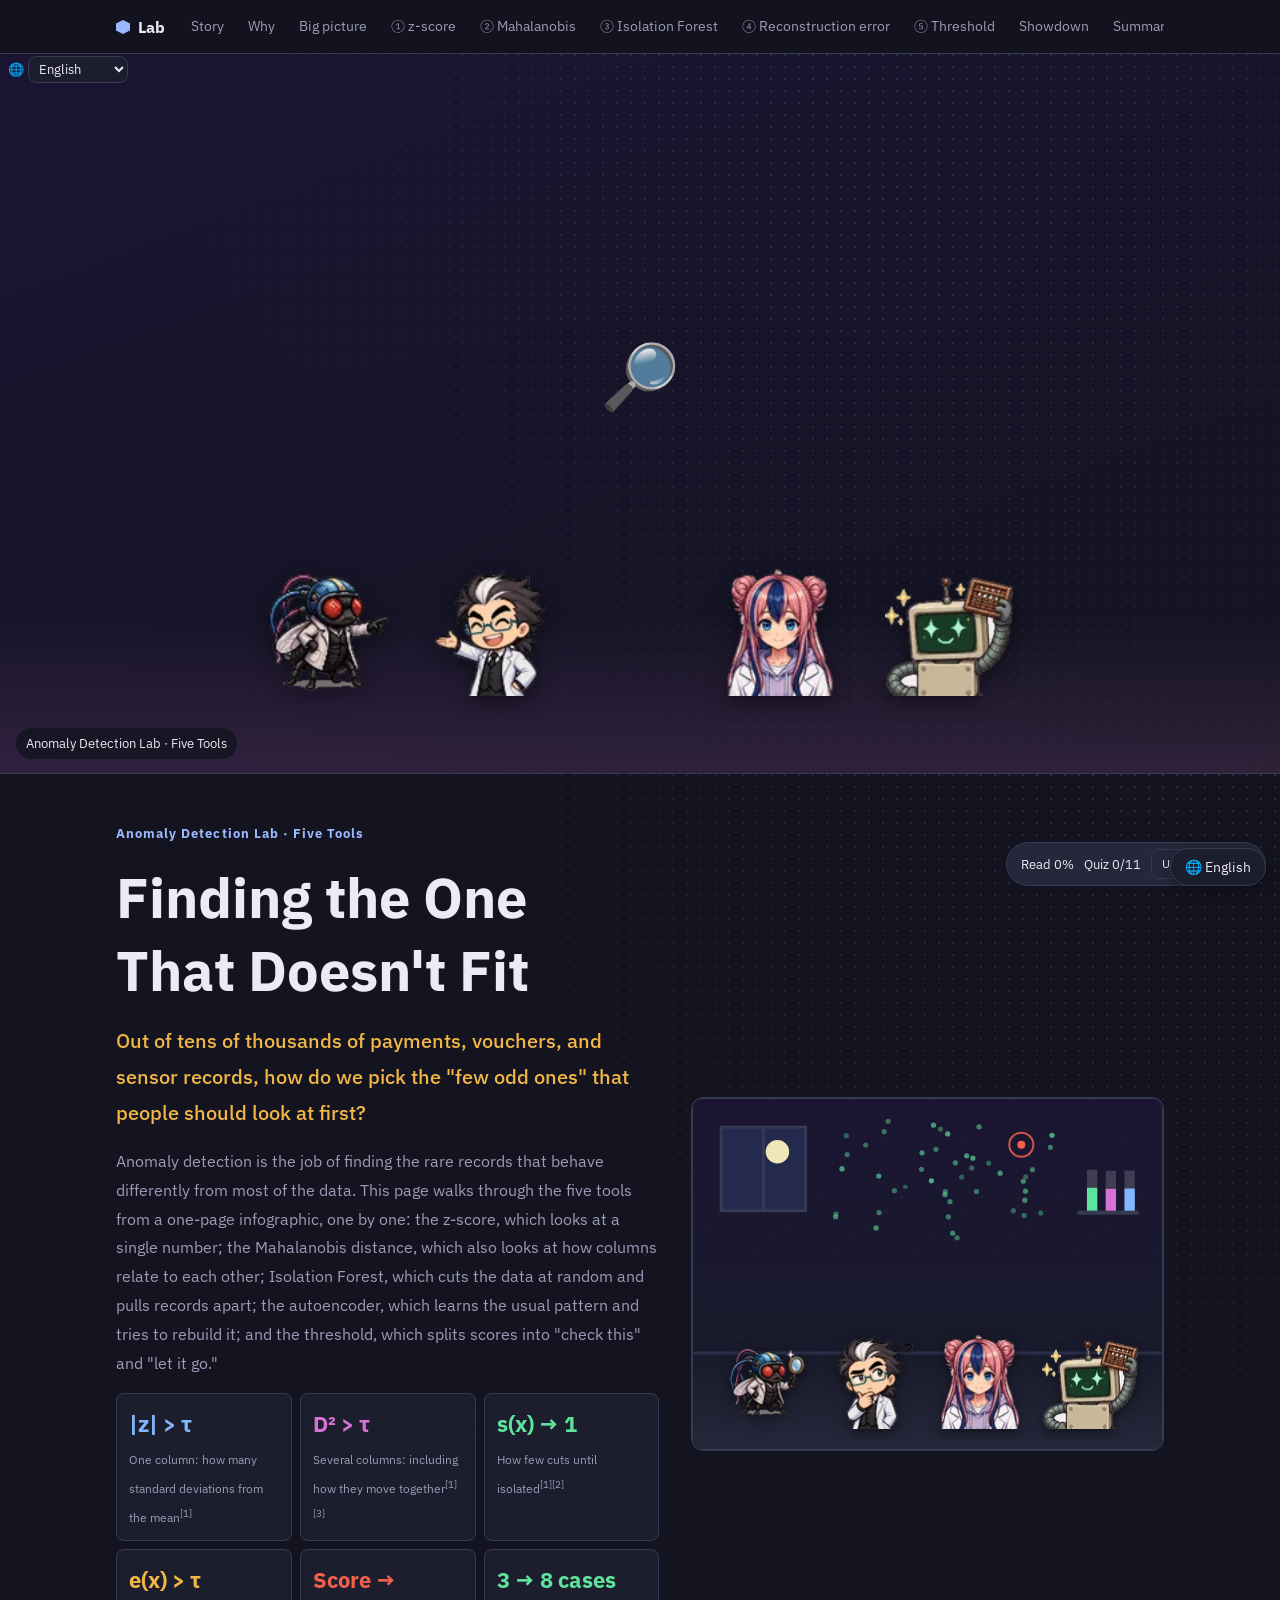
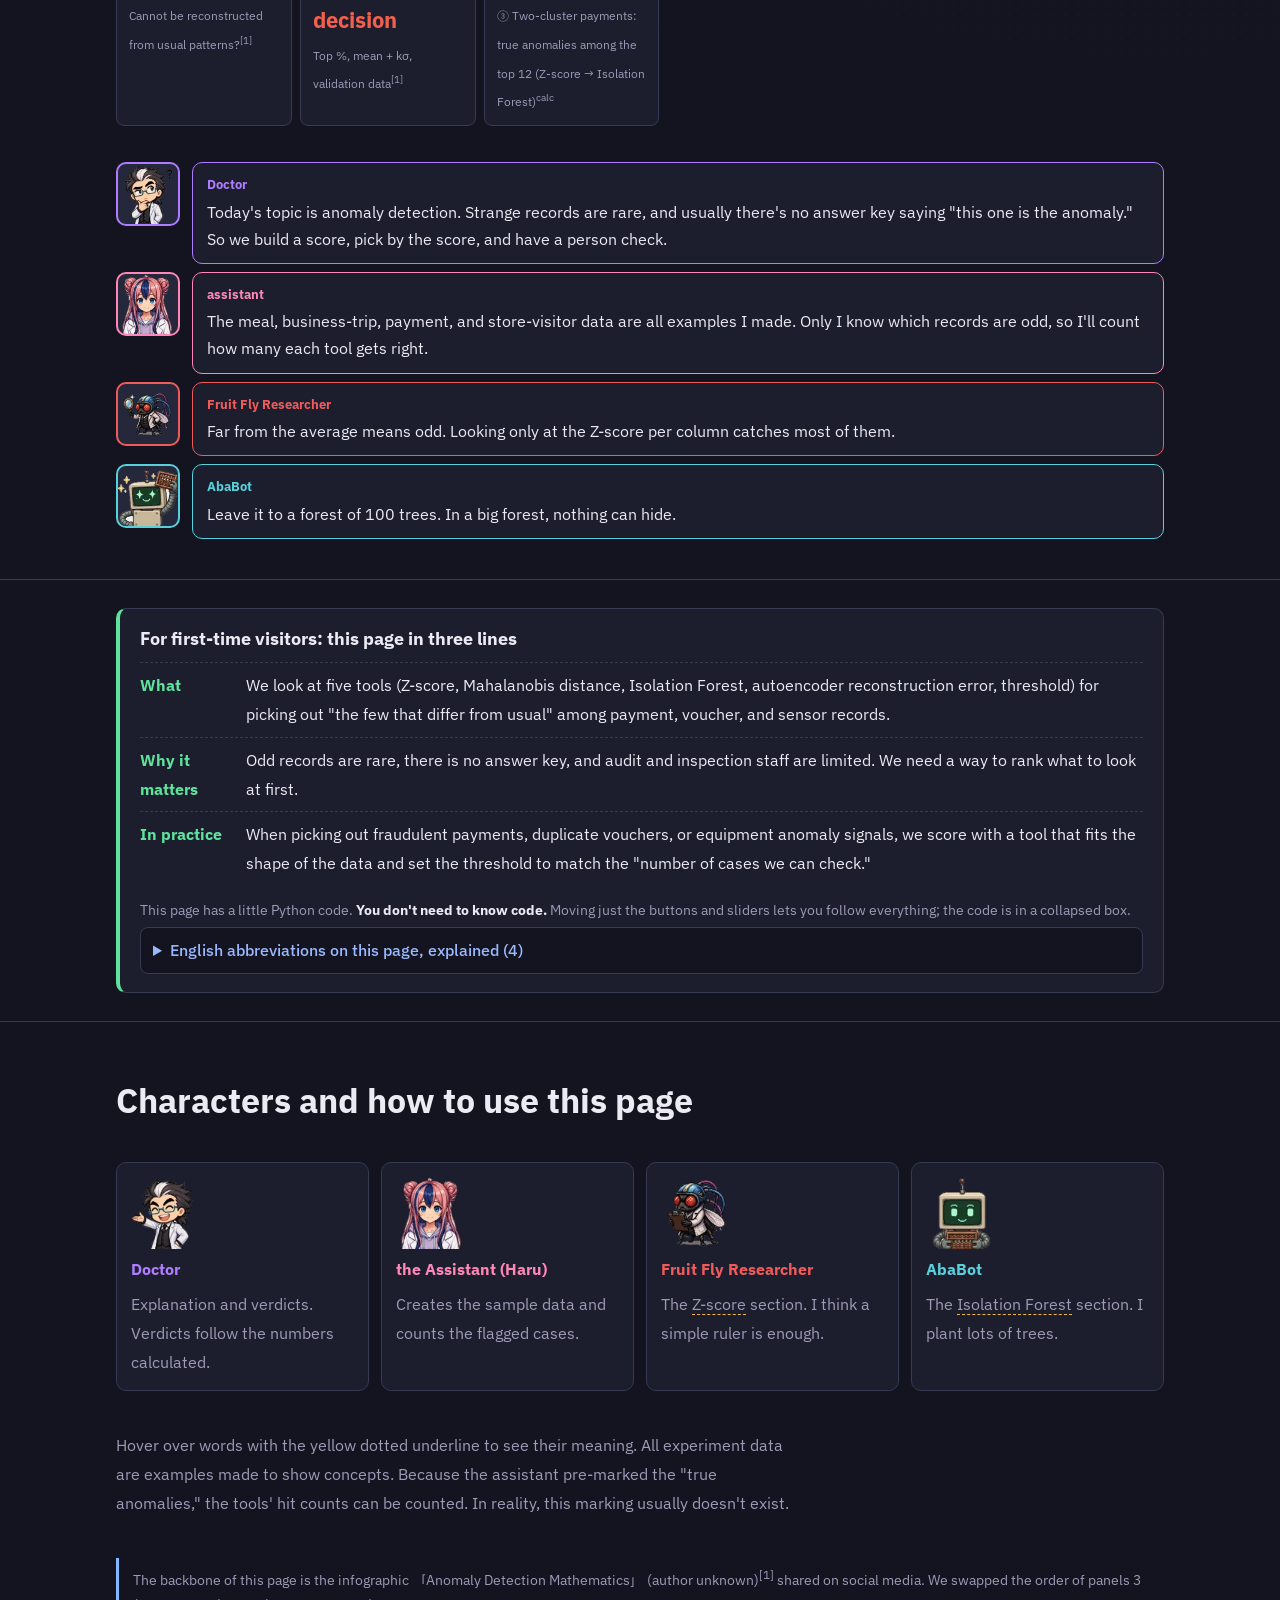
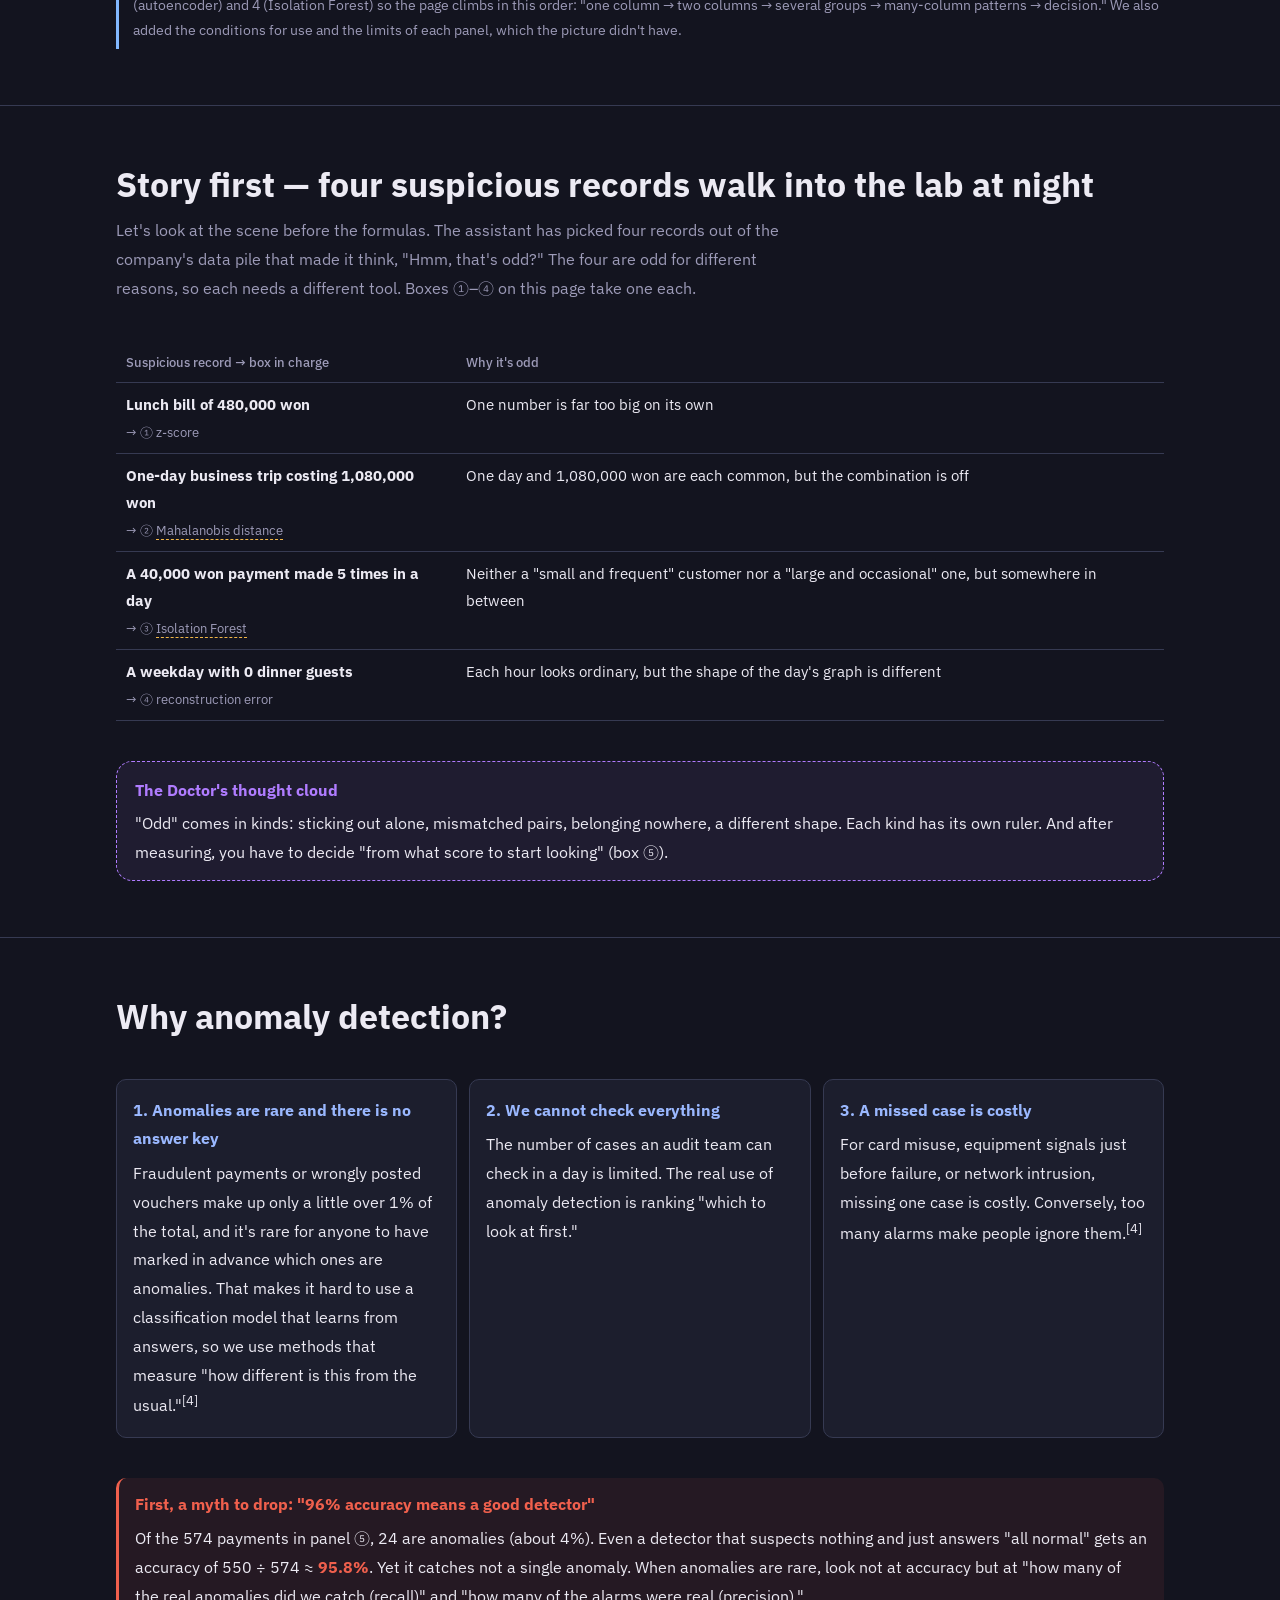
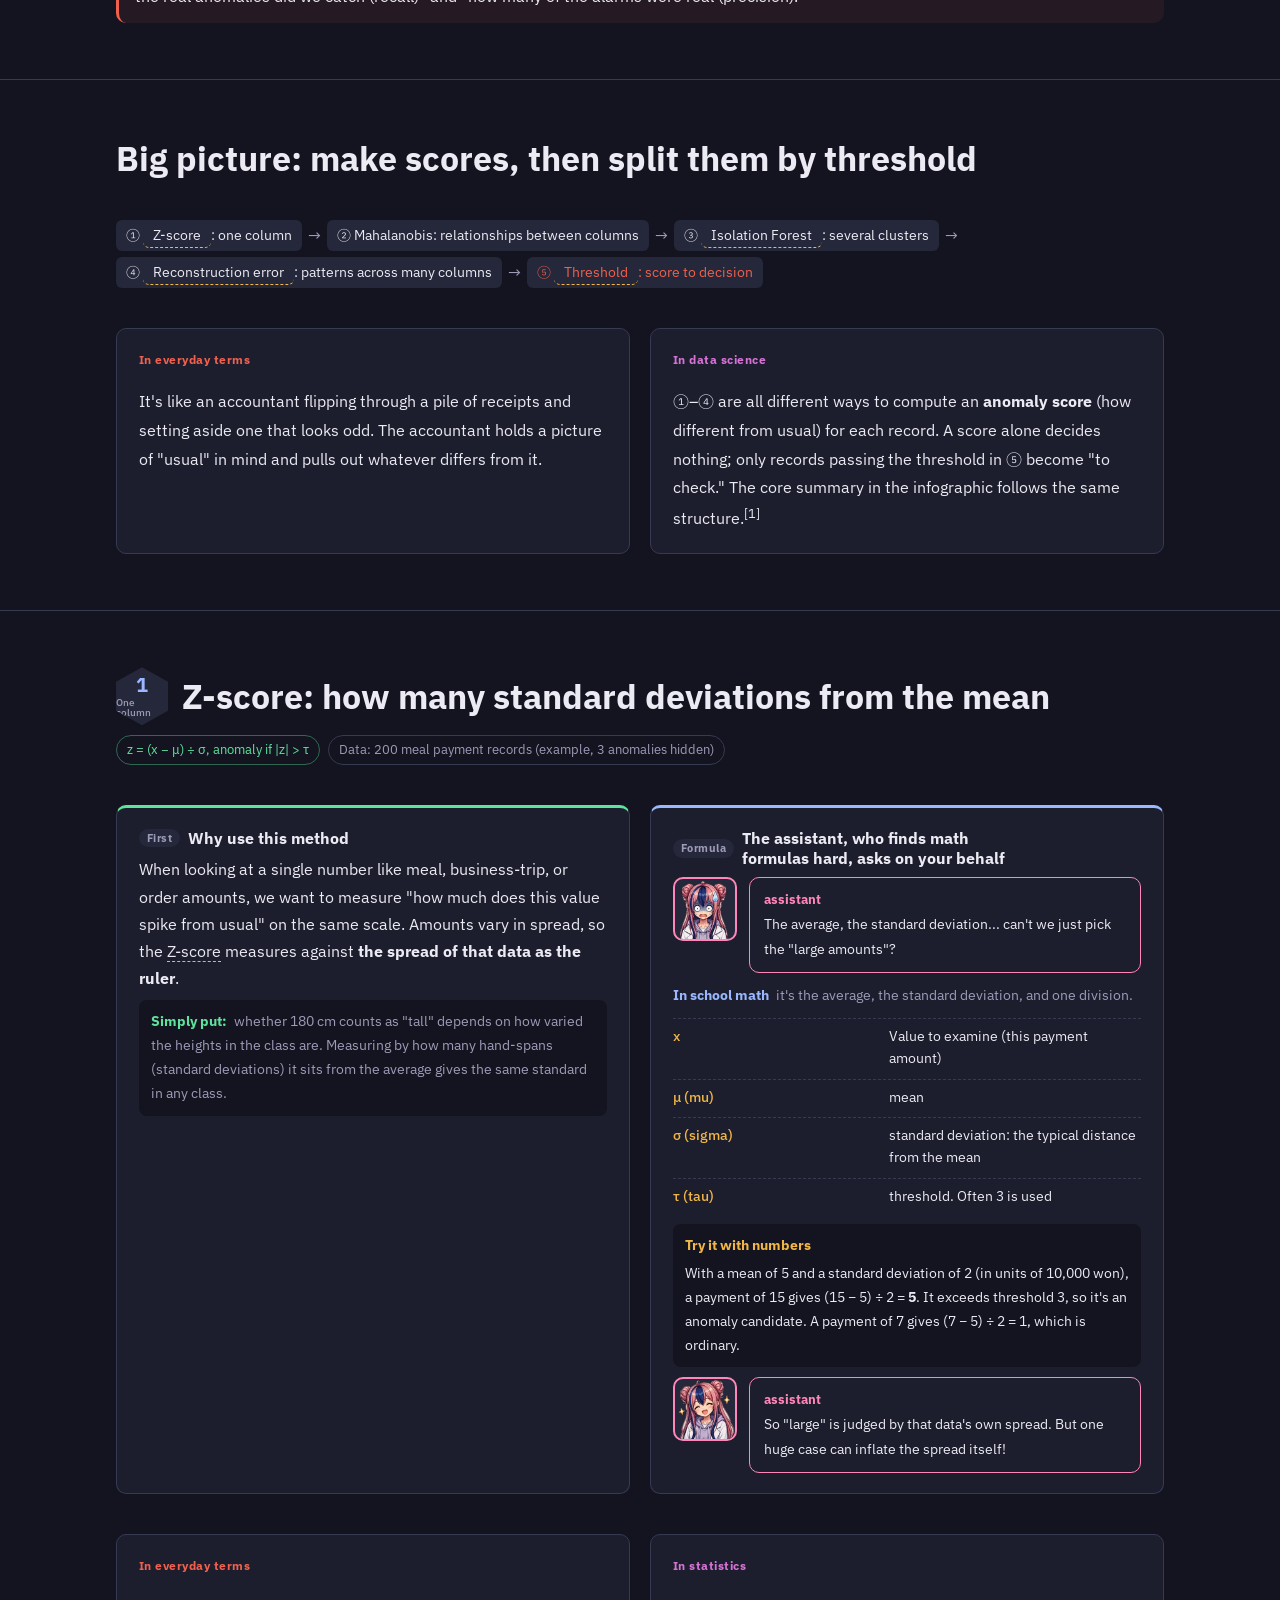
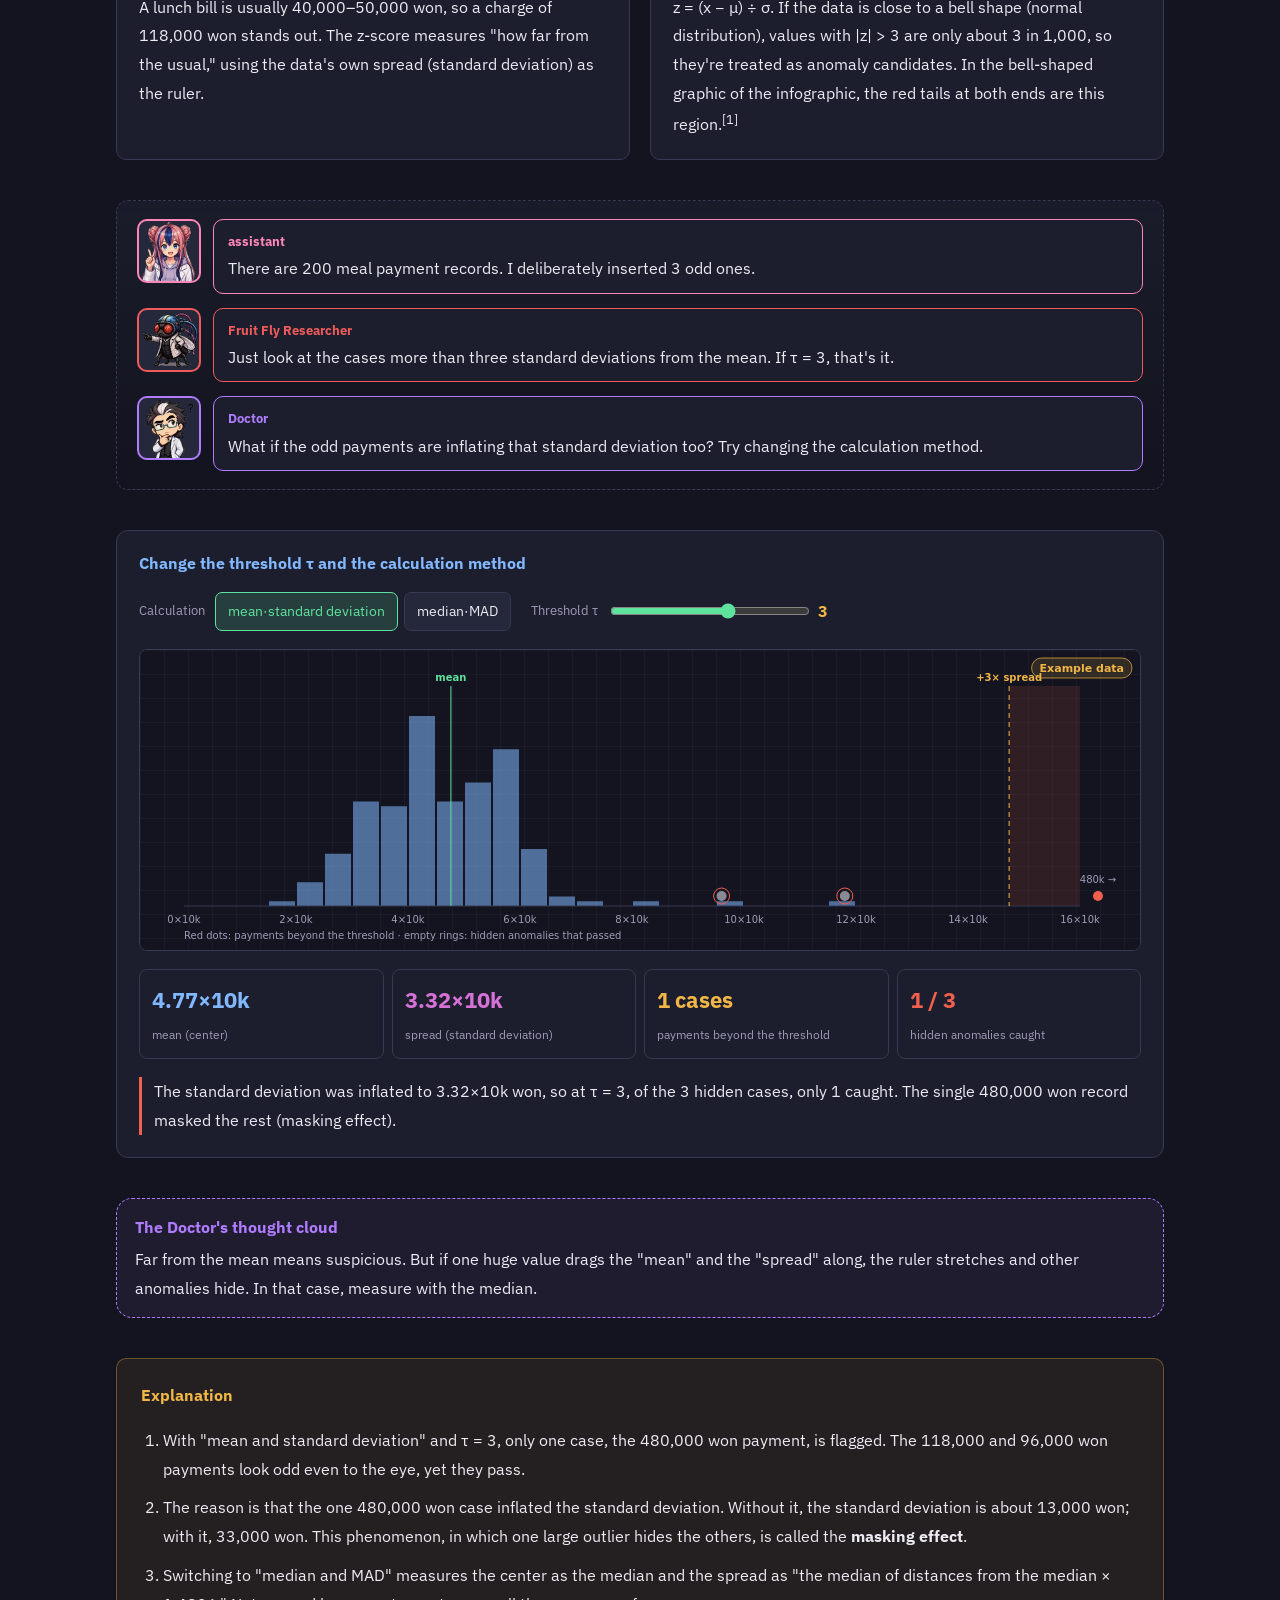
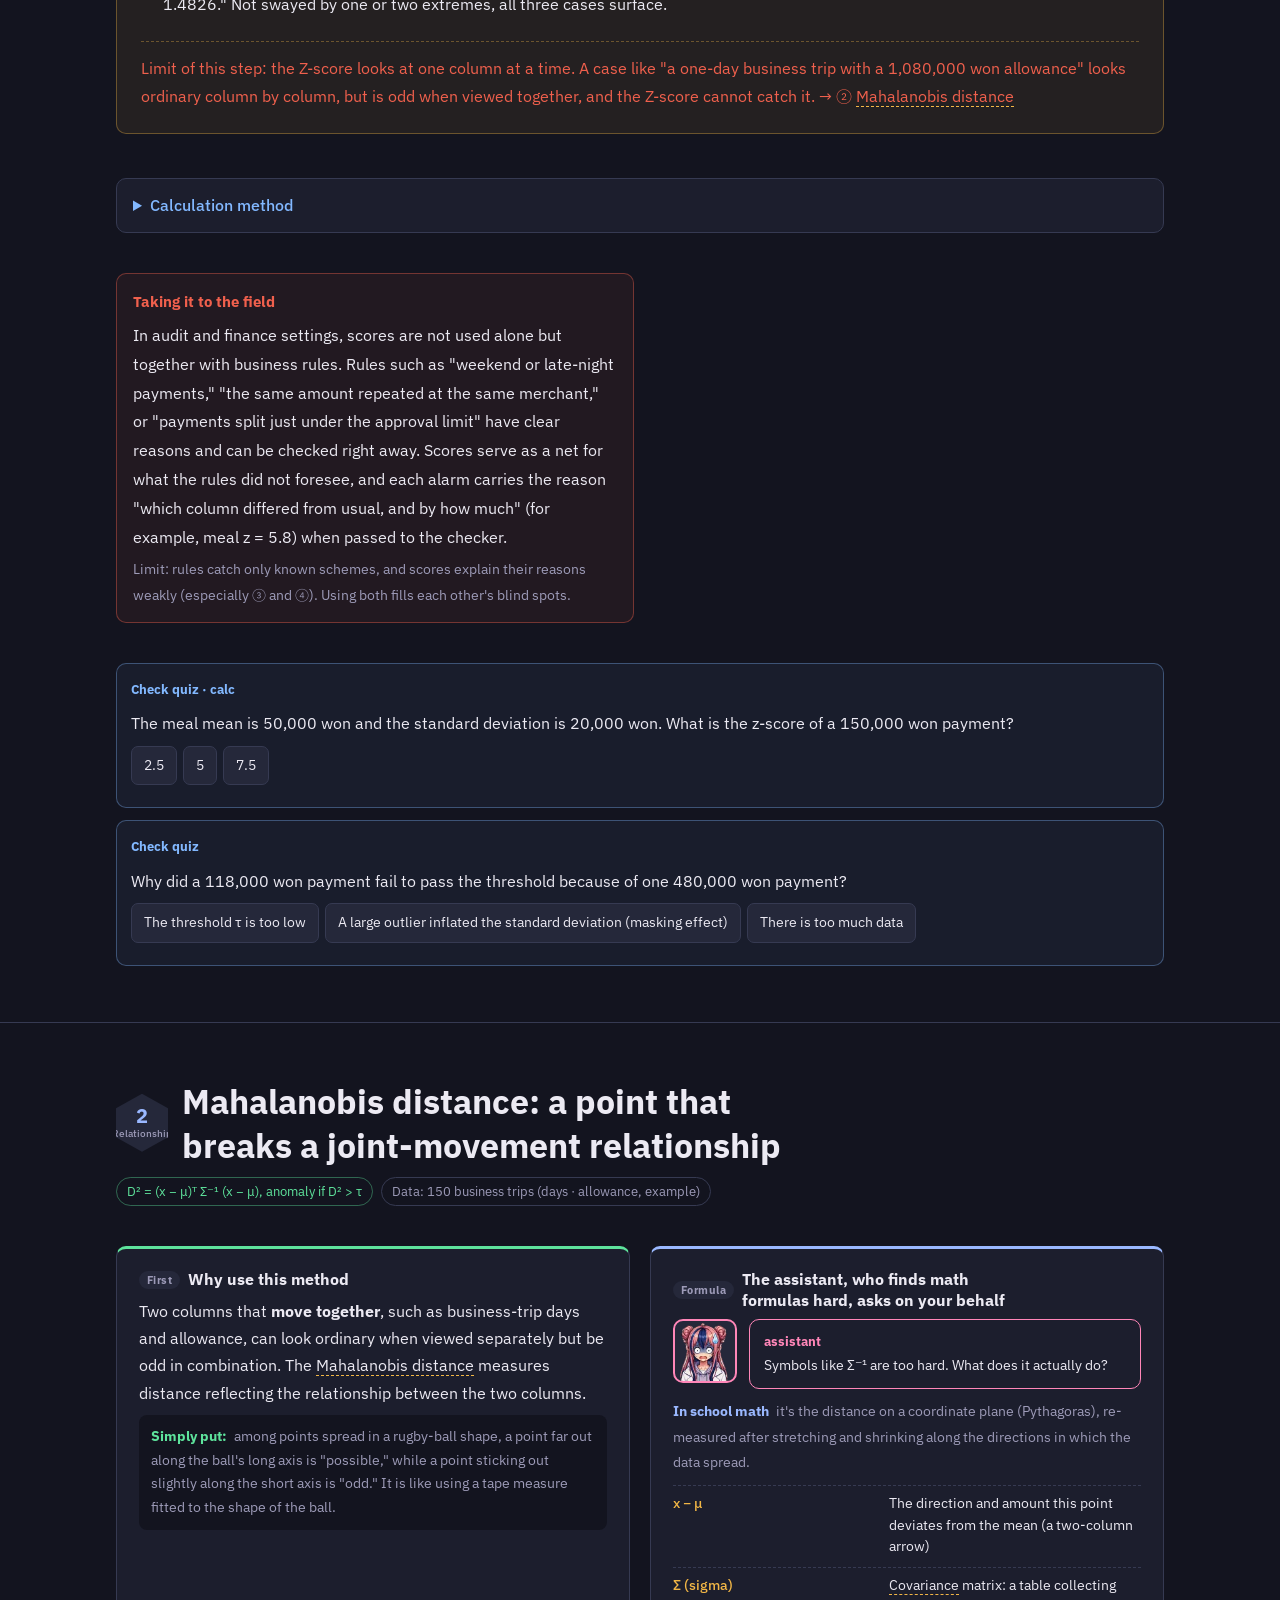
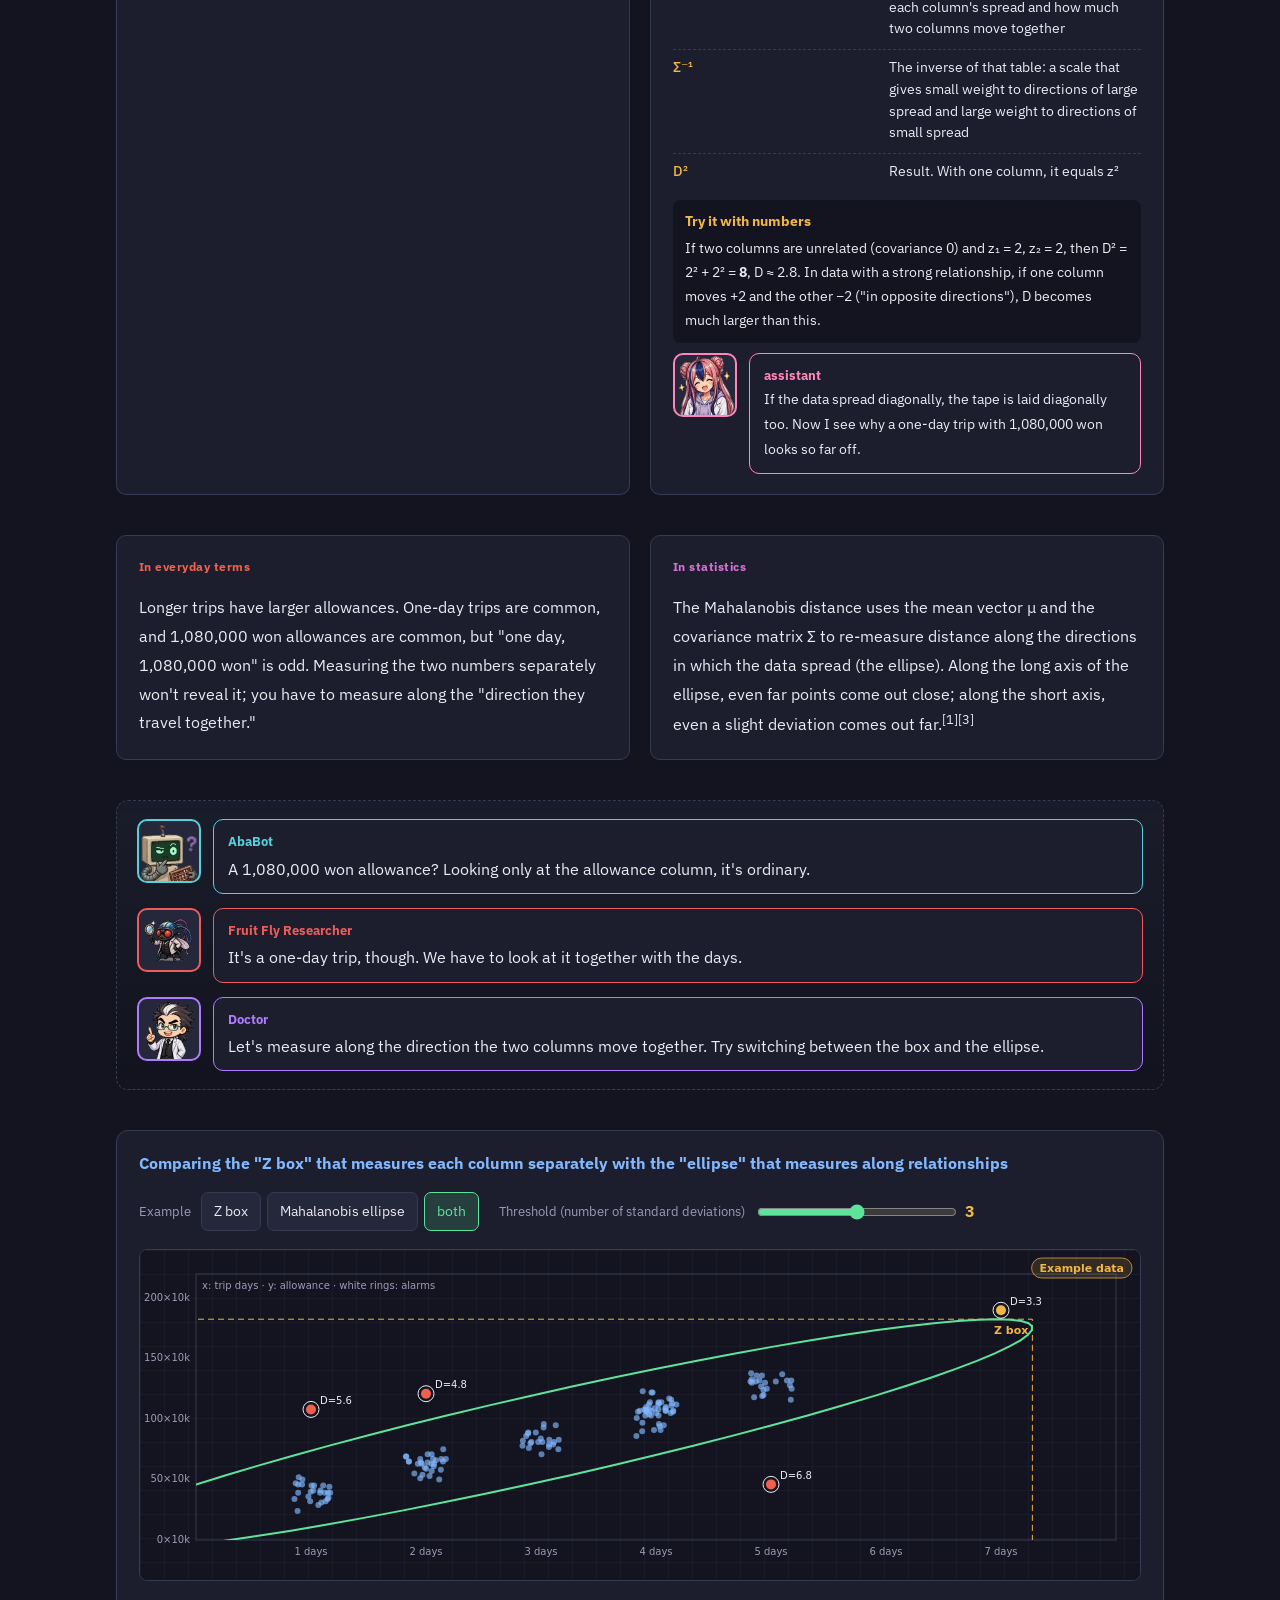
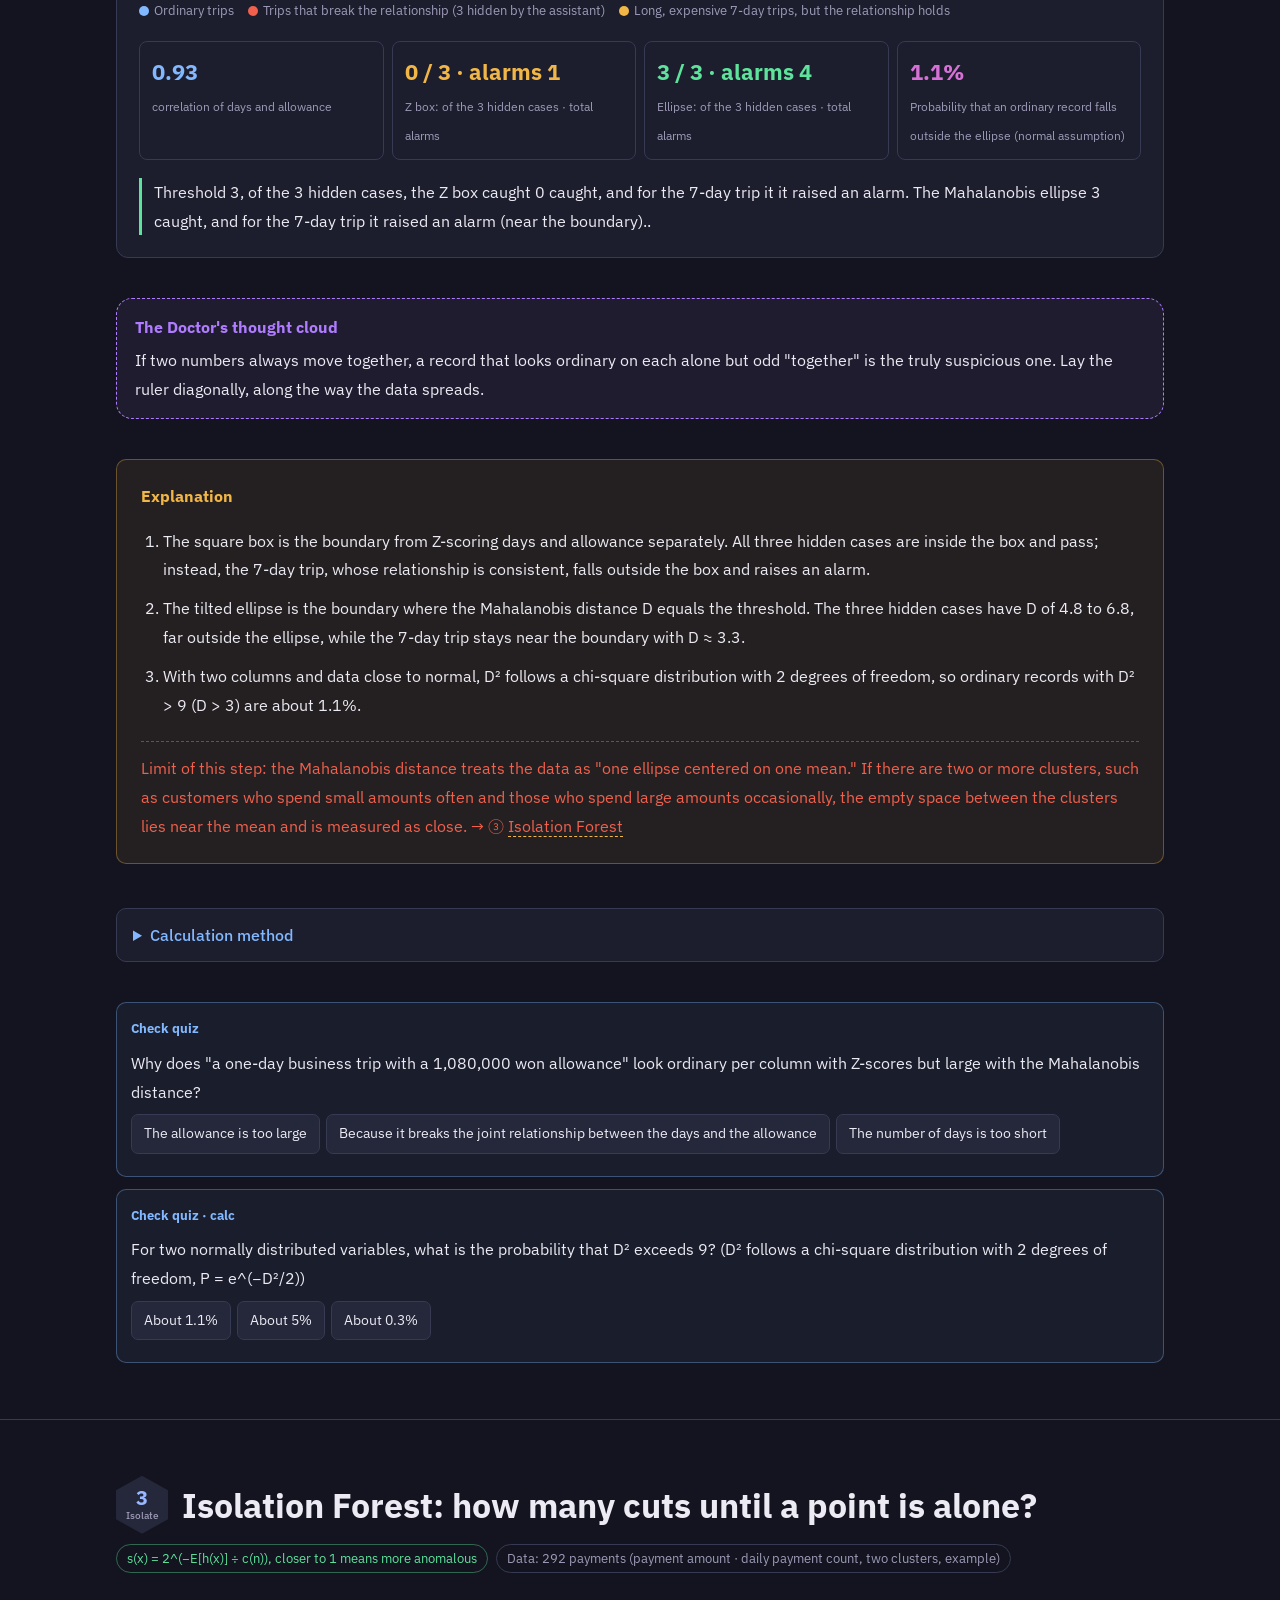
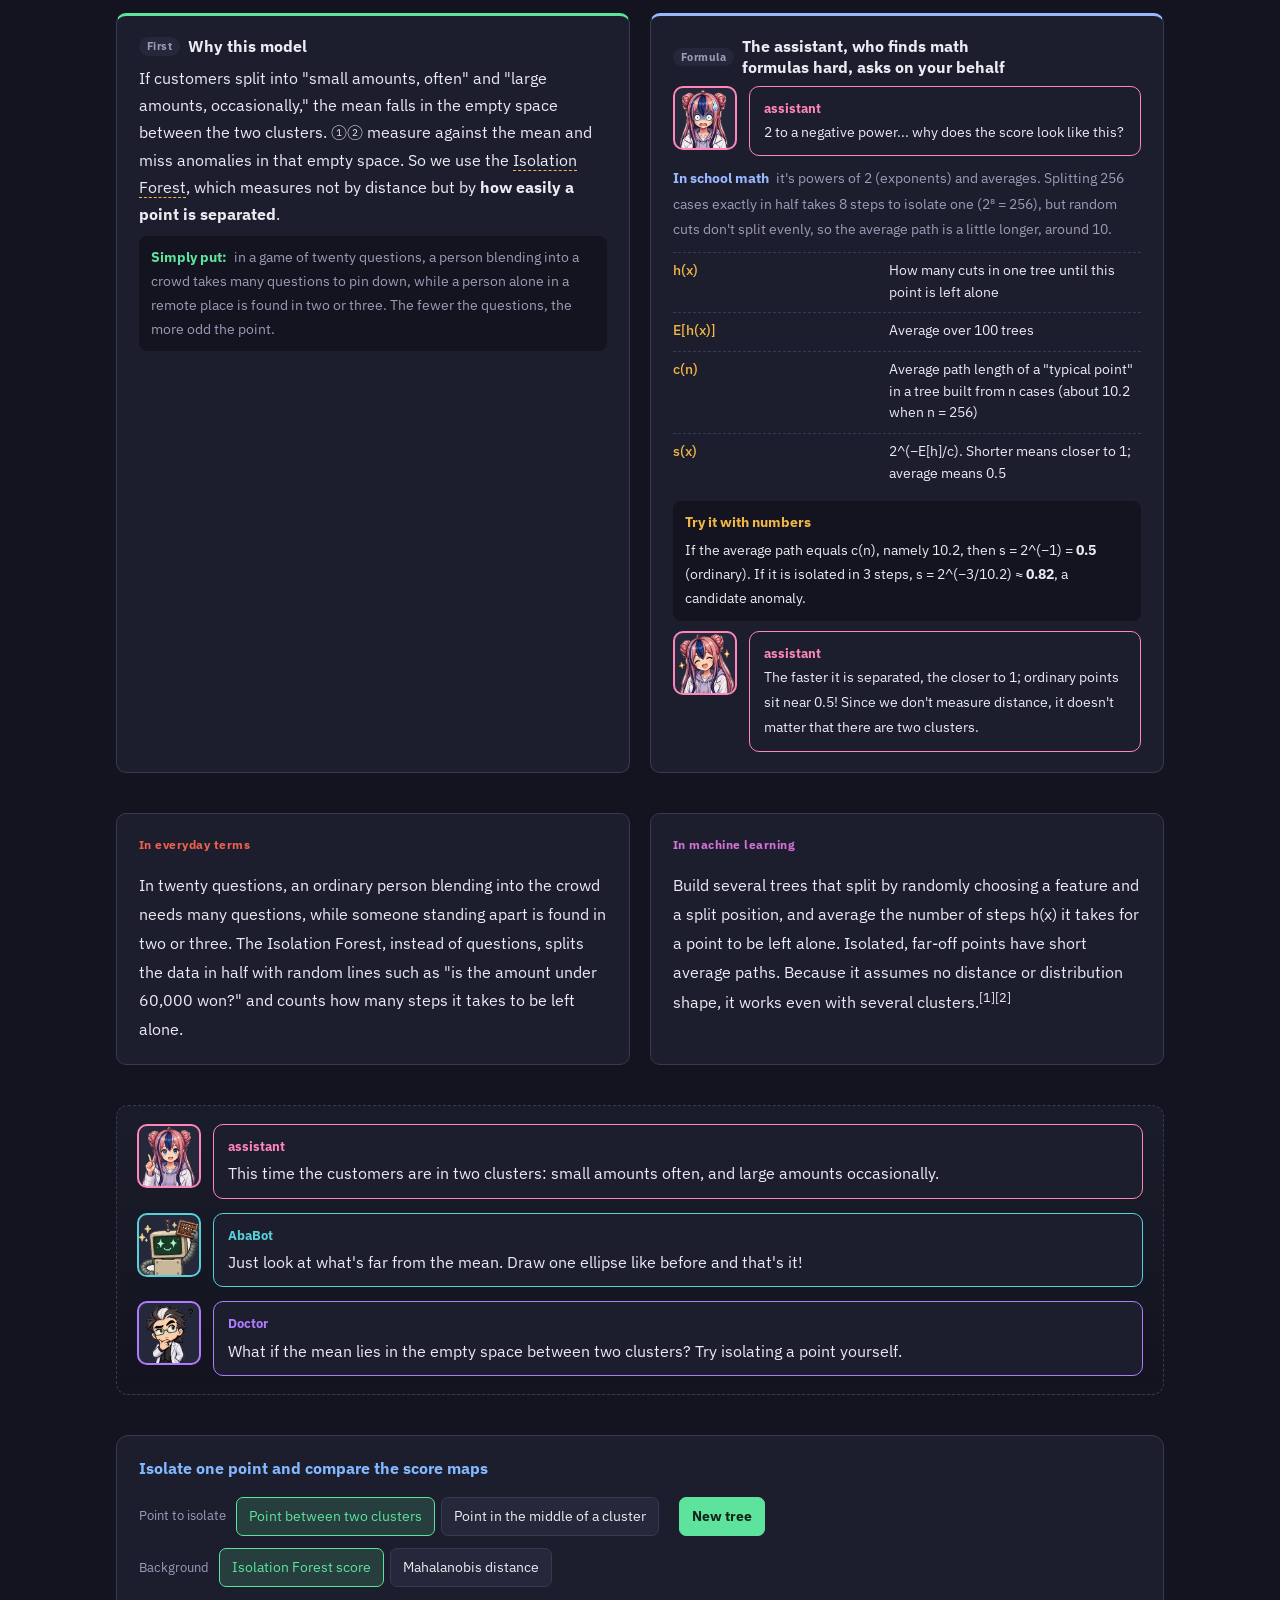
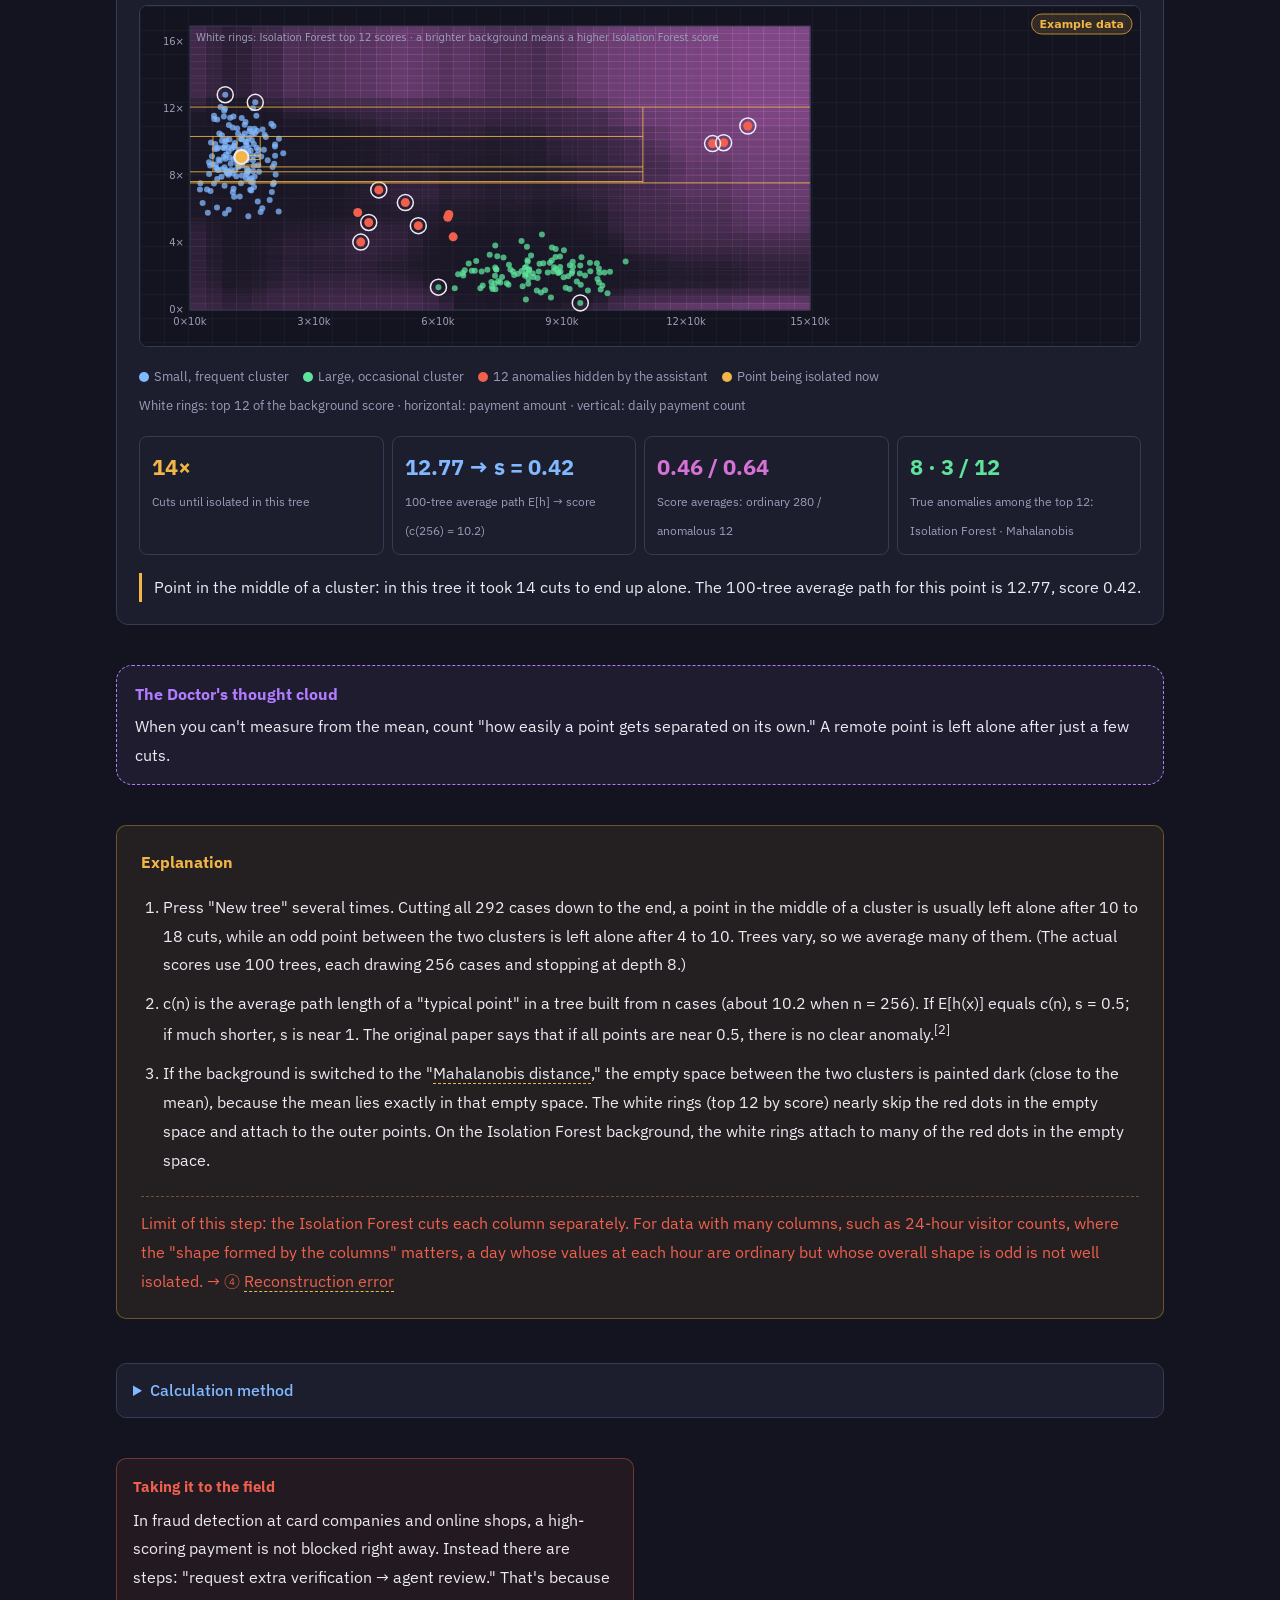
==== index.en.html @ 865dd986 "독립 해설로 정리: 데이터 과학 강의 연결(특강·주차 언급, 링크) 제거, 페이지를 index.html과 6개 언어판으로, 공유 미리보기 그림" ====
<!DOCTYPE html>
<html lang="en">
<head>
<meta charset="utf-8"><!-- i18n:switcher --><style data-i18n-sw>.i18n-pick{display:inline-flex;align-items:center;gap:4px;margin:0 8px;font:inherit;font-size:13px;white-space:nowrap}.i18n-pick select{font:inherit;font-size:13px;padding:3px 6px;border-radius:8px;border:1px solid var(--rule,rgba(128,128,128,.5));background:var(--panel,Canvas);color:var(--text,CanvasText)}.i18n-pick.float{position:fixed;top:calc(8px + env(safe-area-inset-top,0px));right:max(8px,env(safe-area-inset-right,0px));z-index:9998}#i18nBanner{position:fixed;right:max(14px,env(safe-area-inset-right,0px));bottom:max(14px,env(safe-area-inset-bottom,0px));z-index:9999;font:14px/1.3 var(--font,system-ui,sans-serif)}#i18nBanner>button{border-radius:999px;padding:9px 14px;border:1px solid var(--rule,#363a52);background:var(--panel,#1c1e2d);color:var(--text,#eceaf3);box-shadow:0 4px 14px rgba(0,0,0,.35);cursor:pointer;font:inherit}#i18nBanner ul{position:absolute;right:0;bottom:calc(100% + 8px);margin:0;padding:6px;list-style:none;min-width:150px;border-radius:12px;border:1px solid var(--rule,#363a52);background:var(--panel,#1c1e2d);box-shadow:0 8px 24px rgba(0,0,0,.4)}#i18nBanner ul[hidden]{display:none}#i18nBanner a{display:block;padding:7px 10px;border-radius:8px;color:var(--text,#eceaf3);text-decoration:none}#i18nBanner a:hover,#i18nBanner a:focus-visible{background:var(--panel2,#25283a)}#i18nBanner a[aria-current]{color:var(--amber,#f1b646);font-weight:700}@media print{#i18nBanner,.i18n-pick{display:none!important}}</style><script data-i18n-skip>(function(){var C={"langs": [["ko", "한국어"], ["en", "English"], ["zh", "中文"], ["ja", "日本語"], ["uz", "Oʻzbekcha"], ["ru", "Русский"], ["vi", "Tiếng Việt"]], "urls": {"ko": "index.html", "en": "index.en.html", "zh": "index.zh.html", "ja": "index.ja.html", "uz": "index.uz.html", "ru": "index.ru.html", "vi": "index.vi.html"}, "cur": "en", "auto": true, "key": "adt_lab_lang", "hosts": [["#langSw", "append"], ["nav.top .brand", "after"], ["nav .in", "append"], ["nav", "append"]], "banner": true, "select": true},cur=C.cur,ok={},de=document.documentElement;C.langs.forEach(function(l){ok[l[0]]=1});
function U(l){return C.urls[l]}
function save(l){try{localStorage.setItem(C.key,l)}catch(e){}}
function saved(){try{return localStorage.getItem(C.key)}catch(e){return null}}
function go(l){location.replace(U(l)+'?lang='+l+location.hash)}
var shown=function(){de.style.visibility=''};
function tryGo(l){if(location.protocol==='file:'){go(l);return}
 de.style.visibility='hidden';var t=setTimeout(shown,2500);
 try{fetch(U(l),{method:'HEAD',cache:'no-store'}).then(function(r){if(r.ok)go(l);else{clearTimeout(t);shown()}},function(){clearTimeout(t);shown()})}catch(e){clearTimeout(t);shown()}}
var q=null;try{q=new URLSearchParams(location.search).get('lang')}catch(e){}
if(q&&ok[q]){save(q);if(q!==cur){tryGo(q);}}
else if(cur==='ko'&&C.auto){var s=saved(),to=null;
 if(s&&ok[s]){if(s!=='ko')to=s;}
 else if(location.protocol!=='file:'){var same=false;try{same=!!document.referrer&&new URL(document.referrer).origin===location.origin}catch(e){}
  if(!same){var nav=(navigator.languages||[navigator.language||'']).map(function(x){return String(x).slice(0,2).toLowerCase()});
   for(var i=0;i<nav.length;i++){if(nav[i]==='ko')break;if(ok[nav[i]]){to=nav[i];break;}}}}
 if(to)tryGo(to);}
function pick(l){save(l);location.href=U(l)+'?lang='+l+location.hash;}
function name(l){for(var i=0;i<C.langs.length;i++)if(C.langs[i][0]===l)return C.langs[i][1];return l}
function mount(){if(document.getElementById('i18nSel'))return;
 if(C.select){var w=document.createElement('span');w.className='i18n-pick';w.innerHTML='<span aria-hidden="true">🌐</span>';
  var s=document.createElement('select');s.id='i18nSel';s.setAttribute('aria-label','Language');
  C.langs.forEach(function(l){var o=document.createElement('option');o.value=l[0];o.textContent=l[1];if(l[0]===cur)o.selected=true;s.appendChild(o);});
  s.addEventListener('change',function(){pick(s.value)});w.appendChild(s);var put=false;
  for(var i=0;i<C.hosts.length&&!put;i++){var h=document.querySelector(C.hosts[i][0]);if(!h)continue;var m=C.hosts[i][1];
   if(m==='after')h.insertAdjacentElement('afterend',w);else if(m==='before')h.insertAdjacentElement('beforebegin',w);else h.appendChild(w);put=true;}
  if(!put){w.classList.add('float');document.body.appendChild(w);}}
 if(C.banner&&!document.getElementById('i18nBanner')){var b=document.createElement('div');b.id='i18nBanner';
  var bt=document.createElement('button');bt.type='button';bt.setAttribute('aria-haspopup','true');bt.setAttribute('aria-expanded','false');bt.textContent='🌐 '+name(cur);
  var ul=document.createElement('ul');ul.hidden=true;ul.setAttribute('role','menu');
  C.langs.forEach(function(l){var li=document.createElement('li'),a=document.createElement('a');a.href=U(l[0])+'?lang='+l[0];a.textContent=l[1];a.lang=l[0];a.setAttribute('role','menuitem');
   if(l[0]===cur)a.setAttribute('aria-current','true');a.addEventListener('click',function(e){e.preventDefault();pick(l[0])});li.appendChild(a);ul.appendChild(li);});
  function close(){ul.hidden=true;bt.setAttribute('aria-expanded','false')}
  bt.addEventListener('click',function(e){e.stopPropagation();ul.hidden=!ul.hidden;bt.setAttribute('aria-expanded',String(!ul.hidden))});
  document.addEventListener('click',function(e){if(!b.contains(e.target))close()});
  document.addEventListener('keydown',function(e){if(e.key==='Escape'){close();bt.focus&&!ul.hidden&&bt.focus()}});
  b.appendChild(ul);b.appendChild(bt);document.body.appendChild(b);}}
if(document.readyState==='loading')document.addEventListener('DOMContentLoaded',mount);else mount();})();</script><!-- /i18n:switcher -->
<meta name="viewport" content="width=device-width, initial-scale=1, viewport-fit=cover">
<title>Finding the One That Doesn't Fit: Five Tools for Anomaly Detection</title>
<meta name="description" content="Anomaly Detection Lab. Run the z-score, Mahalanobis distance, Isolation Forest, autoencoder reconstruction error, and threshold setting yourself, using corporate card, business trip expense, payment, and store visitor examples.">
<meta name="citation_title" content="Finding the One That Doesn't Fit: Five Tools for Anomaly Detection">
<meta name="citation_author" content="Ahn Sangsun">
<meta name="citation_publication_date" content="2026/11/09">
<meta name="dc.title" content="Finding the One That Doesn't Fit: Five Tools for Anomaly Detection"><meta name="dc.creator" content="Ahn Sangsun"><meta name="dc.language" content="ko"><meta name="dc.date" content="2026-11-09">
<meta property="og:type" content="article"><meta property="og:title" content="Finding the One That Doesn't Fit: Five Tools for Anomaly Detection"><meta property="og:description" content="Anomaly Detection Lab. Run the z-score, Mahalanobis distance, Isolation Forest, autoencoder reconstruction error, and threshold setting yourself, using corporate card, business trip expense, payment, and store visitor examples."><meta property="og:url" content="https://adminmrobo.github.io/Anomaly_detection_tatics/index.html"><meta property="og:image" content="https://adminmrobo.github.io/Anomaly_detection_tatics/img/og.jpg"><meta name="twitter:card" content="summary_large_image">
<link rel="icon" href="data:image/svg+xml,%3Csvg xmlns='http://www.w3.org/2000/svg' viewBox='0 0 16 16'%3E%3Cpath d='M8 0l7 4v8l-7 4-7-4V4z' fill='%239ab8ff'/%3E%3C/svg%3E">
<link rel="preconnect" href="https://fonts.googleapis.com"><link rel="stylesheet" href="https://fonts.googleapis.com/css2?family=IBM+Plex+Sans+KR:wght@400;500;700&display=swap">
<style>
/* 밤의 연구실 + 형광 현미경 (ai-lab-explainer 디자인 시스템). 시리즈: 이상 탐지 연구실 */
/* 밤의 연구실 + 형광 현미경 (ai-lab-explainer 디자인 시스템, 어두운 단일 테마). 주제 강조색: 시퀀스 #9ab8ff */
:root{
  --bg:#13141f; --panel:#1c1e2d; --panel2:#25283a; --rule:#363a52;
  --text:#eceaf3; --muted:#9d9bb8;
  --stain:#d672d6; --gfp:#5ee39c; --eye:#f0604d; --amber:#f1b646; --info:#82b8ff; --seq:#9ab8ff;
  --c-doc:#b07cff; --c-asst:#ff86b8; --c-fly:#ef5b5b; --c-robo:#57d0dc;
  --a0:#f0604d; --a1:#82b8ff; --a2:#5ee39c; --a3:#d672d6;
  --font:"IBM Plex Sans KR","Apple SD Gothic Neo","Malgun Gothic","Noto Sans KR",system-ui,sans-serif;
  color-scheme:dark;
}
*{box-sizing:border-box}
[hidden]{display:none!important}
html{scroll-behavior:smooth}
@media (prefers-reduced-motion:reduce){html{scroll-behavior:auto}}
body{background:var(--bg);color:var(--text);font-family:var(--font);font-size:16px;line-height:1.7;margin:0}
body::before{content:"";position:fixed;inset:0 0 auto;height:env(safe-area-inset-top,0px);z-index:60;background:var(--bg)}
h1,h2,h3,h4,p,li,td,th{word-break:keep-all}
h1,h2,h3{text-wrap:balance;line-height:1.3;margin:0}
h1{font-size:clamp(32px,5vw,56px);font-weight:700}
h2{font-size:clamp(24px,3vw,34px);font-weight:700}
h3{font-size:19px;font-weight:700}
p{margin:0}
a{color:var(--info)}
:focus-visible{outline:2px solid var(--amber);outline-offset:2px}
.wrap{max-width:1080px;margin:0 auto;padding-left:max(16px,env(safe-area-inset-left,0px));padding-right:max(16px,env(safe-area-inset-right,0px))}
.stack{display:flex;flex-direction:column;gap:22px}
.muted{color:var(--muted)}
.num{font-variant-numeric:tabular-nums}

/* 진행 막대, 내비 */
#prog{position:fixed;left:0;top:env(safe-area-inset-top,0px);height:3px;background:var(--gfp);width:0;z-index:70}
nav.top{position:sticky;top:env(safe-area-inset-top,0px);z-index:50;height:54px;background:rgba(19,20,31,.86);backdrop-filter:blur(8px);-webkit-backdrop-filter:blur(8px);border-bottom:1px solid var(--rule)}
nav.top .wrap{display:flex;align-items:center;gap:16px;height:54px}
nav.top .logo{font-weight:700;white-space:nowrap;color:var(--text);text-decoration:none;display:flex;align-items:center;gap:8px}
nav.top .logo i{display:inline-block;width:14px;height:14px;background:var(--seq);clip-path:polygon(50% 0,100% 25%,100% 75%,50% 100%,0 75%,0 25%)}
nav.top .links{display:flex;gap:4px;overflow-x:auto;scrollbar-width:none;min-width:0}
nav.top .links::-webkit-scrollbar{display:none}
nav.top .links a{color:var(--muted);text-decoration:none;font-size:14px;padding:6px 10px;border-radius:6px;white-space:nowrap}
nav.top .links a:hover{color:var(--text);background:var(--panel)}

/* 히어로 */
header.hero{position:relative;overflow:hidden;border-bottom:1px solid var(--rule)}
header.hero::before{content:"";position:absolute;inset:0;pointer-events:none;
  background-image:radial-gradient(circle at 1px 1px,rgba(154,184,255,.16) 1.2px,transparent 1.4px);background-size:14px 12px;
  -webkit-mask-image:radial-gradient(circle at 90% 0%,#000 0,transparent 55%);mask-image:radial-gradient(circle at 90% 0%,#000 0,transparent 55%)}
.hero-grid{display:grid;grid-template-columns:minmax(0,1.15fr) minmax(0,1fr);gap:32px;align-items:center;padding-block:48px 36px;position:relative}
.hero-text{display:flex;flex-direction:column;gap:16px;min-width:0}
.eyebrow{font-size:13px;letter-spacing:.08em;color:var(--seq);font-weight:700}
.q{font-size:20px;color:var(--amber);font-weight:500}
.pixelart{position:relative;min-width:0}
.scene-img{width:100%;display:block;border:1px solid var(--rule);border-radius:10px}
figure.scene{margin:0}
figure.scene img{width:100%;max-width:820px;display:block;border-radius:12px;border:1px solid var(--rule)}
.concept4>div .lvtag{align-self:flex-start;margin-top:auto}
.pixelart canvas{width:100%;display:block;image-rendering:pixelated;border:1px solid var(--rule);border-radius:10px;background:var(--panel)}
@media (max-width:860px){.hero-grid{grid-template-columns:1fr}}

.kpis{display:grid;grid-template-columns:repeat(6,minmax(0,1fr));gap:8px}
.kpi{background:var(--panel);border:1px solid var(--rule);border-radius:8px;padding:10px 12px;min-width:0}
.kpi b{display:block;font-size:22px;font-variant-numeric:tabular-nums}
.kpi span{font-size:12px;color:var(--muted)}
.kpi.g b{color:var(--gfp)}.kpi.m b{color:var(--stain)}.kpi.r b{color:var(--eye)}.kpi.a b{color:var(--amber)}.kpi.i b{color:var(--info)}
.kpis.k4{grid-template-columns:repeat(4,minmax(0,1fr))}
.kpis.k3{grid-template-columns:repeat(3,minmax(0,1fr))}
@media (max-width:860px){.kpis{grid-template-columns:repeat(3,minmax(0,1fr))}}
@media (max-width:460px){.kpis,.kpis.k4,.kpis.k3{grid-template-columns:repeat(2,minmax(0,1fr))}}

.dialog{display:flex;flex-direction:column;gap:8px}

/* 섹션 */
section.level{padding-block:56px;border-bottom:1px solid var(--rule)}
.lvhead{display:flex;flex-direction:column;gap:10px}
.hexrow{display:flex;align-items:center;gap:14px}
.hexno{width:52px;height:58px;flex:none;background:var(--panel2);border:0;clip-path:polygon(50% 0,100% 25%,100% 75%,50% 100%,0 75%,0 25%);display:flex;flex-direction:column;align-items:center;justify-content:center;font-weight:700;font-size:20px;color:var(--seq);line-height:1}
.hexno small{font-size:10px;color:var(--muted);font-weight:500;margin-top:3px}
.sub{display:flex;flex-wrap:wrap;gap:8px}
.lvtag{font-size:13px;border:1px solid var(--rule);border-radius:99px;padding:2px 10px;color:var(--muted)}
.lvtag.g{color:var(--gfp);border-color:rgba(94,227,156,.4)}
.lead{color:var(--muted);max-width:68ch}

.steps{display:grid;grid-template-columns:repeat(3,minmax(0,1fr));gap:12px}
.steps>div{background:var(--panel);border:1px solid var(--rule);border-radius:10px;padding:16px;display:flex;flex-direction:column;gap:6px;min-width:0}
.steps b{color:var(--seq)}
.steps.four{grid-template-columns:repeat(4,minmax(0,1fr))}
@media (max-width:860px){.steps,.steps.four{grid-template-columns:repeat(2,minmax(0,1fr))}}
@media (max-width:520px){.steps,.steps.four{grid-template-columns:1fr}}

.pair{display:grid;grid-template-columns:1fr 1fr;gap:12px}
.pair>div{background:var(--panel);border:1px solid var(--rule);border-radius:10px;padding:16px;display:flex;flex-direction:column;gap:8px;min-width:0}
.tag{font-size:12px;font-weight:700;letter-spacing:.04em}
.tag.fly{color:var(--eye)}.tag.nn{color:var(--stain)}
@media (max-width:760px){.pair{grid-template-columns:1fr}}

.panel{background:var(--panel);border:1px solid var(--rule);border-radius:12px;padding:16px;display:flex;flex-direction:column;gap:14px;min-width:0}
.panel h3{font-size:16px;color:var(--info)}
.cwrap{overflow-x:auto;border-radius:8px;background:var(--bg);border:1px solid var(--rule)}
.cwrap canvas{display:block;width:100%}
.cwrap canvas.wide{min-width:640px}
.ctrl{display:flex;flex-wrap:wrap;gap:12px 20px;align-items:center}
.group{display:flex;flex-wrap:wrap;gap:6px;align-items:center}
.glabel{font-size:13px;color:var(--muted);margin-right:4px}
.bt{font:inherit;font-size:14px;background:var(--panel2);color:var(--text);border:1px solid var(--rule);border-radius:7px;padding:6px 12px;cursor:pointer}
.bt:hover{border-color:var(--muted)}
.bt[aria-pressed="true"],.bt.on{background:rgba(94,227,156,.16);border-color:var(--gfp);color:var(--gfp)}
.bt.primary{background:var(--gfp);color:#10241a;border-color:var(--gfp);font-weight:700}
.val{font-variant-numeric:tabular-nums;color:var(--amber);font-weight:700;min-width:4ch}
input[type=range]{accent-color:var(--gfp);width:200px;max-width:100%}
.eq{font-variant-numeric:tabular-nums;background:var(--bg);border:1px dashed var(--rule);border-radius:8px;padding:10px 12px;overflow-x:auto;white-space:nowrap}
.eq b{color:var(--gfp)}.eq em{color:var(--stain);font-style:normal}.eq i{color:var(--amber);font-style:normal}
.insight{display:flex;flex-direction:column;gap:6px}
.insight p{padding-left:12px;border-left:3px solid var(--rule)}
.insight p.g{border-color:var(--gfp)}.insight p.m{border-color:var(--stain)}.insight p.r{border-color:var(--eye)}.insight p.a{border-color:var(--amber)}

.explain{background:rgba(241,182,70,.08);border:1px solid rgba(241,182,70,.35);border-radius:10px;padding:16px;display:flex;flex-direction:column;gap:8px}
.explain h4{margin:0;color:var(--amber);font-size:16px}
.explain ol,.explain ul{margin:0;padding-left:20px}
.explain .limit{color:var(--eye)}
details.math{background:var(--panel);border:1px solid var(--rule);border-radius:10px;padding:12px 16px}
details.math summary{cursor:pointer;color:var(--info);font-weight:500}
details.math>div{margin-top:10px;display:flex;flex-direction:column;gap:8px}
.bridge{border-radius:10px;padding:14px 16px;display:flex;flex-direction:column;gap:6px;border:1px solid}
.bridge h4{margin:0;font-size:15px}
.bridge.gen{background:rgba(130,184,255,.07);border-color:rgba(130,184,255,.4)}.bridge.gen h4{color:var(--info)}
.bridge.field{background:rgba(240,96,77,.07);border-color:rgba(240,96,77,.4)}.bridge.field h4{color:var(--eye)}
.bridge .lim{font-size:14px;color:var(--muted)}
.bridges{display:grid;grid-template-columns:1fr 1fr;gap:12px}
@media (max-width:760px){.bridges{grid-template-columns:1fr}}

/* 말풍선 */
.say{display:flex;gap:12px;align-items:flex-start}
.say img.who{width:64px;height:64px;flex:none;object-fit:contain;background:var(--panel2);border-radius:10px;border:2px solid var(--rule)}
.say>div{background:var(--panel);border:1px solid var(--rule);border-radius:10px;padding:10px 14px;min-width:0;flex:1}
.say .name{font-size:13px;display:block}
.say[data-who=doc] img.who,.say[data-who=doc]>div{border-color:var(--c-doc)}.say[data-who=doc] .name{color:var(--c-doc)}
.say[data-who=asst] img.who,.say[data-who=asst]>div{border-color:var(--c-asst)}.say[data-who=asst] .name{color:var(--c-asst)}
.say[data-who=fly] img.who,.say[data-who=fly]>div{border-color:var(--c-fly)}.say[data-who=fly] .name{color:var(--c-fly)}
.say[data-who=robo] img.who,.say[data-who=robo]>div{border-color:var(--c-robo)}.say[data-who=robo] .name{color:var(--c-robo)}
@media (max-width:520px){.say img.who{width:52px;height:52px}}

.cast{display:grid;grid-template-columns:repeat(4,minmax(0,1fr));gap:12px}
.cast>div{background:var(--panel);border:1px solid var(--rule);border-radius:10px;padding:14px;display:flex;flex-direction:column;gap:6px;align-items:flex-start;min-width:0}
.cast img{width:72px;height:72px;object-fit:contain}
@media (max-width:860px){.cast{grid-template-columns:repeat(2,minmax(0,1fr))}}

/* 행동 칩 */
.chip{display:inline-flex;align-items:center;gap:4px;font-size:13px;border-radius:6px;padding:1px 8px;font-weight:700;color:#11121a}
.chip.a0{background:var(--a0)}.chip.a1{background:var(--a1)}.chip.a2{background:var(--a2)}.chip.a3{background:var(--a3)}

/* 표 */
.tw{overflow-x:auto}
table.tb{border-collapse:collapse;width:100%;min-width:520px;font-size:15px}
.tb th,.tb td{border-bottom:1px solid var(--rule);padding:8px 10px;text-align:left;vertical-align:top}
.tb th{color:var(--muted);font-weight:500;font-size:13px}
.tb td.n{font-variant-numeric:tabular-nums;text-align:right}

/* 대결 */
.duel{display:flex;flex-direction:column;gap:16px}
.vs{display:grid;grid-template-columns:1fr auto 1fr;gap:12px;align-items:center}
.vs .side{background:var(--panel);border:1px solid var(--rule);border-radius:12px;padding:14px;display:flex;flex-direction:column;gap:10px;align-items:center;text-align:center;min-width:0}
.vs .side.fly{border-color:var(--c-fly)}.vs .side.robo{border-color:var(--c-robo)}
.vs .side img{width:96px;height:96px;object-fit:contain}
.vs .side.fly img{transform:scaleX(-1)} /* 팩의 초파리 그림은 왼쪽을 본다 → 대결 왼쪽 자리에서 오른쪽을 보게 (C5: 초파리 뒤집기 허용) */
.vs .mid{font-weight:700;font-size:28px;color:var(--amber)}
.guess{display:flex;flex-wrap:wrap;gap:8px;justify-content:center}
.bars{display:flex;flex-direction:column;gap:10px}
.barrow{display:grid;grid-template-columns:120px 1fr 70px;gap:10px;align-items:center}
.barrow .track{height:22px;background:var(--bg);border:1px solid var(--rule);border-radius:6px;overflow:hidden}
.barrow .fill{height:100%;transition:width .6s}
@media (prefers-reduced-motion:reduce){.barrow .fill{transition:none}}
.duel .result{display:none;flex-direction:column;gap:12px}
.duel.open .result{display:flex}
.score{display:flex;gap:10px;flex-wrap:wrap}
.score span{background:var(--panel2);border-radius:6px;padding:4px 10px;font-size:14px}
@media (max-width:520px){.vs{grid-template-columns:1fr}.vs .mid{text-align:center}.barrow{grid-template-columns:112px 1fr 50px;font-size:14px}}

/* 퀴즈 */
.quiz{display:flex;flex-direction:column;gap:12px}
.qi{background:rgba(130,184,255,.06);border:1px solid rgba(130,184,255,.35);border-radius:10px;padding:14px;display:flex;flex-direction:column;gap:8px}
.qi .qh{color:var(--info);font-size:13px;font-weight:700}
.qi .opts{display:flex;flex-wrap:wrap;gap:6px}
.qi .fb{font-size:14px}
.qi .fb.ok{color:var(--gfp)}.qi .fb.no{color:var(--amber)}

/* 용어 */
.jt{border-bottom:1px dashed var(--amber);cursor:help}
#tip{position:fixed;z-index:80;max-width:300px;background:var(--panel2);border:1px solid var(--amber);border-radius:8px;padding:10px 12px;font-size:14px;display:none;box-shadow:0 8px 24px rgba(0,0,0,.4)}
#tip b{color:var(--amber)}#tip small{color:var(--muted);margin-left:6px}
#study{position:fixed;right:calc(14px + env(safe-area-inset-right,0px));bottom:calc(14px + env(safe-area-inset-bottom,0px));z-index:55;background:var(--panel2);border:1px solid var(--rule);border-radius:99px;padding:6px 8px 6px 14px;display:flex;gap:10px;align-items:center;font-size:13px}
#study .bt{padding:3px 10px;font-size:12px}
@media (max-width:520px){#study{left:calc(10px + env(safe-area-inset-left,0px));right:calc(10px + env(safe-area-inset-right,0px));justify-content:space-between;border-radius:12px}}

/* 색인·꾸러미 */
.searchrow{display:flex;flex-wrap:wrap;gap:8px;align-items:center}
input.search{font:inherit;background:var(--bg);color:var(--text);border:1px solid var(--rule);border-radius:8px;padding:8px 12px;flex:1;min-width:0}
.kgl{display:flex;flex-direction:column;gap:6px;max-height:420px;overflow-y:auto}
.kgl details{background:var(--bg);border:1px solid var(--rule);border-radius:8px;padding:8px 12px}
.kgl summary{cursor:pointer;display:flex;gap:8px;align-items:center;flex-wrap:wrap}
.kgl .ty{font-size:11px;border-radius:4px;padding:1px 6px;background:var(--panel2);color:var(--muted)}
.kgl p{font-size:14px;margin-top:6px}
.flowchips{display:flex;flex-wrap:wrap;gap:6px;align-items:center}
.flowchips span{background:var(--panel2);border-radius:6px;padding:3px 10px;font-size:14px}
.flowchips span.lim{color:var(--eye)}
.flowchips i{color:var(--muted);font-style:normal}
pre.out{background:var(--bg);border:1px solid var(--rule);border-radius:8px;padding:12px;max-height:280px;overflow:auto;font-size:12px;white-space:pre;margin:0}
.badge{font-size:11px;border-radius:4px;padding:1px 6px;margin-left:4px}
.badge.ok{background:rgba(94,227,156,.18);color:var(--gfp)}.badge.no{background:rgba(241,182,70,.18);color:var(--amber)}
.reflist{display:flex;flex-direction:column;gap:10px;padding-left:20px;margin:0}
.reflist li{font-size:15px}
.stampnote{display:inline-block;font-size:12px;color:var(--amber);border:1px solid rgba(241,182,70,.6);background:rgba(241,182,70,.12);border-radius:99px;padding:1px 10px}
footer{padding-block:40px 120px;color:var(--muted);font-size:14px}
footer h3{color:var(--text);font-size:16px;margin-bottom:8px}
footer .stack{gap:28px}

/* ---- 시리즈 추가: 글 표지, 사례 카드, 표 데이터, 토글 ---- */
.cover{position:relative;margin:0;background:linear-gradient(160deg,#1b1533,#13141f);width:100%;height:min(56.25vw,80vh);min-height:220px;overflow:hidden;border-bottom:1px solid var(--rule)}
.cover img.cv{display:block;width:100%;height:100%;object-fit:cover;object-position:50% 35%}
.cover .fallback{position:absolute;inset:0;display:flex;align-items:flex-end;justify-content:center;gap:clamp(8px,3vw,40px);padding-bottom:6%}
.cover .fallback::before{content:"";position:absolute;inset:0;background-image:radial-gradient(circle at 1px 1px,rgba(154,184,255,.18) 1.2px,transparent 1.4px);background-size:14px 12px;-webkit-mask-image:radial-gradient(circle at 70% 20%,#000 0,transparent 70%);mask-image:radial-gradient(circle at 70% 20%,#000 0,transparent 70%)}
.cover .fallback::after{content:"";position:absolute;left:0;right:0;bottom:0;height:22%;background:linear-gradient(0deg,rgba(214,114,214,.14),transparent)}
.cover .fallback img{position:relative;z-index:1;width:clamp(56px,11vw,128px);height:auto;filter:drop-shadow(0 6px 10px rgba(0,0,0,.45))}
.cover .fallback .prop{position:relative;z-index:1;align-self:center;font-size:clamp(28px,6vw,64px);opacity:.9}
.cover-chip{position:absolute;left:16px;bottom:14px;z-index:2;padding:4px 10px;border-radius:999px;background:rgba(19,20,31,.78);color:var(--text);font-size:13px}
@media (max-width:600px){.cover{height:56.25vw}}
.cases{display:grid;grid-template-columns:repeat(3,minmax(0,1fr));gap:12px}
.cases>div{background:var(--panel);border:1px solid var(--rule);border-radius:10px;padding:14px;display:flex;flex-direction:column;gap:6px;min-width:0}
.cases b{color:var(--seq)}
.cases .warn{font-size:14px;color:var(--amber)}
@media (max-width:860px){.cases{grid-template-columns:repeat(2,minmax(0,1fr))}}
@media (max-width:520px){.cases{grid-template-columns:1fr}}
.dt{border-collapse:collapse;font-size:13px;font-variant-numeric:tabular-nums;min-width:520px;width:100%}
.dt th,.dt td{border:1px solid var(--rule);padding:4px 8px;text-align:left;white-space:nowrap}
.dt th{color:var(--muted);font-weight:500;background:var(--panel2)}
.dt td.bad{background:rgba(240,96,77,.18);color:#ffb3a8}
.dt td.fix{background:rgba(94,227,156,.14);color:var(--gfp)}
.dt td.miss{background:rgba(241,182,70,.14);color:var(--amber)}
.dt tr.dup td{text-decoration:line-through;opacity:.55}
.hero-stage{position:relative;border:1px solid var(--rule);border-radius:12px;background:linear-gradient(180deg,#1b1533 0%,#191a2b 70%,#232540 100%);aspect-ratio:4/3;overflow:hidden}
.hero-stage canvas{position:absolute;inset:0;width:100%;height:100%;display:block}
.hero-stage .crew{position:absolute;left:0;right:0;bottom:6%;display:flex;justify-content:space-around;align-items:flex-end;padding:0 4%}
.hero-stage .crew img{width:22%;max-width:110px;height:auto;filter:drop-shadow(0 4px 6px rgba(0,0,0,.5))}
.hero-stage .crew img.flip{transform:scaleX(-1)}
.serieslinks{display:flex;flex-wrap:wrap;gap:10px;justify-content:space-between}
.serieslinks a{background:var(--panel);border:1px solid var(--rule);border-radius:10px;padding:10px 14px;text-decoration:none;color:var(--text)}
.serieslinks a small{display:block;color:var(--muted);font-size:12px}
.chk{display:flex;flex-wrap:wrap;gap:6px}
.chk span{font-size:13px;border-radius:6px;padding:2px 10px;border:1px solid var(--rule);color:var(--muted)}
.chk span.on{border-color:var(--gfp);color:var(--gfp);background:rgba(94,227,156,.12)}
.chk span.off{border-color:var(--eye);color:var(--eye);background:rgba(240,96,77,.08)}
.src{font-size:13px;color:var(--muted)}
@media (max-width:600px){.cover-chip{bottom:auto;top:10px;font-size:12px}}
.note{border-left:3px solid var(--amber,#f1b646);background:var(--bg);padding:10px 14px;border-radius:6px;font-size:14px;color:var(--muted)}.note b{color:var(--text)}
footer a,#export a,.refs a{overflow-wrap:anywhere;word-break:break-all}
section.plain{padding-block:28px;border-bottom:1px solid var(--rule)}
.plainbox{background:var(--panel);border:1px solid var(--rule);border-left:4px solid var(--gfp,#7fd18b);border-radius:10px;padding:18px 20px}
.plainbox h2{font-size:18px;margin:0 0 12px}
.plainbox dl{margin:0}
.plainbox .p3>div{display:grid;grid-template-columns:96px 1fr;gap:10px;padding:8px 0;border-top:1px dashed var(--rule)}
.plainbox .p3 dt{font-weight:700;color:var(--gfp,#7fd18b)}
.plainbox dd{margin:0;word-break:keep-all;overflow-wrap:anywhere}
.plainbox .pnote{margin:12px 0 0;font-size:14px;color:var(--muted)}
.plainbox .pnote b{color:var(--text)}
details.abbr,details.code{margin-top:12px;border:1px solid var(--rule);border-radius:8px;padding:8px 12px;background:var(--bg)}
details.abbr summary,details.code summary{cursor:pointer;font-weight:500;color:var(--seq)}
details.abbr dl{display:grid;grid-template-columns:repeat(auto-fill,minmax(280px,1fr));gap:6px 18px;margin-top:10px}
details.abbr dl>div{display:flex;gap:8px;font-size:14px;line-height:1.5}
details.abbr dt{flex:none;min-width:64px;font-weight:700;color:var(--amber,#f1b646)}
@media (max-width:520px){.plainbox .p3>div{grid-template-columns:1fr;gap:2px}}
.easy{display:grid;grid-template-columns:1fr 1fr;gap:14px}
.easy>div{background:var(--panel);border:1px solid var(--rule);border-radius:10px;padding:16px 18px}
.ez-why{border-top:3px solid var(--gfp,#7fd18b)!important}
.ez-math{border-top:3px solid var(--seq,#9ab8ff)!important}
.ez-h{font-size:16px;margin:0 0 8px;display:flex;align-items:center;gap:8px}
.ez-k{font-size:11px;font-weight:700;padding:2px 8px;border-radius:999px;background:var(--panel2);color:var(--muted);letter-spacing:.04em}
.ez-why p{margin:0 0 8px;line-height:1.7;word-break:keep-all}
.ez-why p b{color:var(--text)}
.ez-like{background:var(--bg);border-radius:8px;padding:10px 12px;font-size:14px;color:var(--muted)}
.ez-like b{color:var(--gfp,#7fd18b)!important;margin-right:4px}
.ez-school{margin:0 0 10px;font-size:14px;color:var(--muted);word-break:keep-all}
.ez-school b{color:var(--seq,#9ab8ff);margin-right:4px}
.ez-pieces{margin:0;display:flex;flex-direction:column;gap:2px}
.ez-pieces>div{display:grid;grid-template-columns:minmax(0,44%) 1fr;gap:10px;padding:7px 0;border-top:1px dashed var(--rule);font-size:14px;line-height:1.55}
.ez-pieces dt{font-weight:500;color:var(--amber,#f1b646);overflow-wrap:anywhere}
.ez-pieces dd{margin:0;word-break:keep-all}
.ez-try{margin-top:10px;background:var(--bg);border-radius:8px;padding:10px 12px;font-size:14px;line-height:1.7}
.ez-try b{color:var(--amber,#f1b646)}
.ez-try p{margin:4px 0 0}
.ez-try p b{color:var(--text)}
@media (max-width:860px){.easy{grid-template-columns:1fr}}
@media (max-width:520px){.ez-pieces>div{grid-template-columns:1fr;gap:2px}}
.ez-say{margin:0 0 10px}
.ez-say.ez-c{margin:10px 0 0}
.ez-say .who{width:44px;height:44px}
.ez-say p{font-size:14px}
dl.codemap{margin:10px 0 0;display:flex;flex-direction:column}
dl.codemap>div{display:grid;grid-template-columns:minmax(0,46%) 1fr;gap:10px;padding:6px 0;border-top:1px dashed var(--rule);font-size:14px;line-height:1.5}
dl.codemap dt code{font-size:13px;color:var(--amber,#f1b646);overflow-wrap:anywhere;background:none}
dl.codemap dd{margin:0;word-break:keep-all}
@media (max-width:520px){dl.codemap>div{grid-template-columns:1fr;gap:2px}}
/* ── 여백 완화 (2026-11-09): 빽빽함 줄이기 ── */
body{line-height:1.8}
.level{padding-block:88px}
.level>.wrap.stack{gap:40px}
.pair{gap:20px}
.pair>div{padding:20px 22px}
.pair p{margin:8px 0 0}
.panel{padding:22px;gap:18px}
.explain{padding:22px 24px;gap:12px}
.explain ol,.explain ul{display:flex;flex-direction:column;gap:10px;padding-left:22px;margin:4px 0}
.explain .limit{margin-top:6px;padding-top:12px;border-top:1px dashed rgba(241,182,70,.35)}
.easy{gap:20px}
.easy>div{padding:20px 22px}
.dialog.lvtalk{gap:14px;padding:18px 20px;border-radius:12px;background:linear-gradient(180deg,rgba(154,184,255,.05),transparent);border:1px dashed var(--rule)}
.dialog .say p{margin:2px 0 0;line-height:1.7}
details.code,details.abbr,details.math{margin-top:4px}
@media (max-width:700px){.level{padding-block:64px}.level>.wrap.stack{gap:30px}.pair>div,.easy>div,.explain{padding:16px 16px}.dialog.lvtalk{padding:14px}}

.legend{display:flex;flex-wrap:wrap;gap:6px 14px;font-size:13px;color:var(--muted)}
.legend i{display:inline-block;width:10px;height:10px;border-radius:50%;margin-right:5px;vertical-align:-1px}
pre.code{background:var(--panel2);border:1px solid var(--rule);border-radius:10px;padding:14px;overflow-x:auto;font-size:13px;line-height:1.6;white-space:pre}
 .cloud{background:rgba(176,124,255,.08);border:1px dashed var(--c-doc);border-radius:16px;padding:14px 18px;position:relative}
.cloud b{color:var(--c-doc);display:block;margin-bottom:4px}
.cloud p{margin:0}
.myth{background:rgba(240,96,77,.08);border-left:3px solid var(--eye);border-radius:10px;padding:12px 16px}
.myth b{color:var(--eye)}
.myth p{margin:6px 0 0}
.origin{border-left:3px solid var(--info);padding:6px 0 6px 14px;color:var(--muted);font-size:14px}

</style>
<link rel="alternate" hreflang="ko" href="index.html"><link rel="alternate" hreflang="en" href="index.en.html"><link rel="alternate" hreflang="zh-CN" href="index.zh.html"><link rel="alternate" hreflang="ja" href="index.ja.html"><link rel="alternate" hreflang="uz" href="index.uz.html"><link rel="alternate" hreflang="ru" href="index.ru.html"><link rel="alternate" hreflang="vi" href="index.vi.html"><link rel="alternate" hreflang="x-default" href="index.html"><link rel="stylesheet" href="https://fonts.googleapis.com/css2?family=IBM+Plex+Sans:wght@400;500;700&display=swap"><style data-i18n-font>body,button,input,select,textarea{font-family:"IBM Plex Sans","IBM Plex Sans KR",system-ui,sans-serif}</style>
</head>
<body>
<div id="prog"></div>
<div id="tip" role="tooltip"></div>
<nav class="top" aria-label="Jump to section"><div class="wrap">
  <a class="logo" href="index.html"><i></i>Lab</a>
  <div class="links"><a href="#story">Story</a><a href="#why">Why</a><a href="#big">Big picture</a><a href="#lv1">① z-score</a><a href="#lv2">② Mahalanobis</a><a href="#lv3">③ Isolation Forest</a><a href="#lv4">④ Reconstruction error</a><a href="#lv5">⑤ Threshold</a><a href="#duel">Showdown</a><a href="#sum">Summary</a><a href="#myth">Myths</a><a href="#code">Code</a><a href="#kg">Knowledge index</a><a href="#export">Bundle</a></div>
</div></nav>
<!-- lab-cover -->
<header class="cover" id="cover" data-img="cover_wS1" data-alt="네 캐릭터가 밤의 연구실에서 수많은 초록 점 사이에 홀로 붉게 빛나는 점 하나를 돋보기와 주판으로 살피는 표지" role="img" aria-label="At night in the lab, four characters examine, with a magnifying glass and an abacus, a single red-glowing dot among many green dots. Cover image."><div class="fallback" aria-hidden="true"><img data-who="fly" data-mood="point" alt="" style="transform:scaleX(-1)"><img data-who="doc" data-mood="front" alt=""><span class="prop">🔎</span><img data-who="asst" data-mood="smile" alt=""><img data-who="robo" data-mood="coin" alt=""></div><span class="cover-chip">Anomaly Detection Lab · Five Tools</span></header>
<!-- /lab-cover -->
<header class="hero" id="hero">
  <div class="wrap hero-grid">
    <div class="hero-text">
      <span class="eyebrow">Anomaly Detection Lab · Five Tools</span>
      <h1>Finding the One That Doesn't Fit</h1>
      <p class="q">Out of tens of thousands of payments, vouchers, and sensor records, how do we pick the "few odd ones" that people should look at first?</p>
      <p class="lead">Anomaly detection is the job of finding the rare records that behave differently from most of the data. This page walks through the five tools from a one-page infographic, one by one: the z-score, which looks at a single number; the Mahalanobis distance, which also looks at how columns relate to each other; Isolation Forest, which cuts the data at random and pulls records apart; the autoencoder, which learns the usual pattern and tries to rebuild it; and the threshold, which splits scores into "check this" and "let it go."</p>
      <div class="kpis k3" aria-label="Numeric summary">
        <div class="kpi i"><b>|z| &gt; τ</b><span>One column: how many standard deviations from the mean<sup>[1]</sup></span></div>
        <div class="kpi m"><b>D² &gt; τ</b><span>Several columns: including how they move together<sup>[1][3]</sup></span></div>
        <div class="kpi g"><b>s(x) → 1</b><span>How few cuts until isolated<sup>[1][2]</sup></span></div>
        <div class="kpi a"><b>e(x) &gt; τ</b><span>Cannot be reconstructed from usual patterns?<sup>[1]</sup></span></div>
        <div class="kpi r"><b>Score → decision</b><span>Top %, mean + kσ, validation data<sup>[1]</sup></span></div>
        <div class="kpi g"><b id="heroHit">–</b><span>③ Two-cluster payments: true anomalies among the top 12 (Z-score → Isolation Forest)<sup>calc</sup></span></div>
      </div>
    </div>
    <div class="pixelart">
      <div class="hero-stage" data-img="sc_wS1_hero"><canvas id="heroArt" aria-label="Night in the lab. Among a cluster of green dots, one dot ringed in red blinks."></canvas>
        <div class="crew" aria-hidden="true"><img class="flip" data-who="fly" data-mood="magnify" alt=""><img data-who="doc" data-mood="think" alt=""><img data-who="asst" data-mood="smile" alt=""><img data-who="robo" data-mood="coin" alt=""></div></div>
    </div>
  </div>
  <div class="wrap" style="padding-block:0 40px">
    <div class="dialog">
      <div class="say" data-who="doc"><img class="who" data-who="doc" data-mood="think" data-img="doc_think" alt="" aria-hidden="true"><div><b class="name">Doctor</b><p>Today's topic is anomaly detection. Strange records are rare, and usually there's no answer key saying "this one is the anomaly." So we build a score, pick by the score, and have a person check.</p></div></div>
      <div class="say" data-who="asst"><img class="who" data-who="asst" data-mood="smile" data-img="asst_smile" alt="" aria-hidden="true"><div><b class="name">assistant</b><p>The meal, business-trip, payment, and store-visitor data are all examples I made. Only I know which records are odd, so I'll count how many each tool gets right.</p></div></div>
      <div class="say" data-who="fly"><img class="who" data-who="fly" data-mood="magnify" data-img="fly_magnify" alt="" aria-hidden="true"><div><b class="name">Fruit Fly Researcher</b><p>Far from the average means odd. Looking only at the Z-score per column catches most of them.</p></div></div>
      <div class="say" data-who="robo"><img class="who" data-who="robo" data-mood="coin" data-img="robo_coin" alt="" aria-hidden="true"><div><b class="name">AbaBot</b><p>Leave it to a forest of 100 trees. In a big forest, nothing can hide.</p></div></div>
    </div>
  </div>
</header>
<section class="plain" id="plain" aria-label="For first-time visitors"><div class="wrap"><div class="plainbox"><h2>For first-time visitors: this page in three lines</h2><dl class="p3"><div><dt>What</dt><dd>We look at five tools (Z-score, Mahalanobis distance, Isolation Forest, autoencoder reconstruction error, threshold) for picking out &quot;the few that differ from usual&quot; among payment, voucher, and sensor records.</dd></div><div><dt>Why it matters</dt><dd>Odd records are rare, there is no answer key, and audit and inspection staff are limited. We need a way to rank what to look at first.</dd></div><div><dt>In practice</dt><dd>When picking out fraudulent payments, duplicate vouchers, or equipment anomaly signals, we score with a tool that fits the shape of the data and set the threshold to match the &quot;number of cases we can check.&quot;</dd></div></dl><p class="pnote">This page has a little Python code. <b>You don't need to know code.</b> Moving just the buttons and sliders lets you follow everything; the code is in a collapsed box.</p><details class="abbr"><summary>English abbreviations on this page, explained (4)</summary><dl><div><dt>AI</dt><dd><b>Artificial intelligence</b>: computer programs built to judge and predict like people</dd></div><div><dt>F1</dt><dd><b>F1 score</b>: the harmonic mean of precision and recall. High only when both are high</dd></div><div><dt>MAD</dt><dd><b>Median absolute deviation</b>: the median of distances from the median. A spread measure that resists outliers</dd></div><div><dt>PCA</dt><dd><b>Principal component analysis</b>: a method that reduces many variables to a few core axes</dd></div></dl></details></div></div></section>


<section class="level" id="cast"><div class="wrap stack">
  <h2>Characters and how to use this page</h2>
  <div class="cast">
    <div><img data-who="doc" data-mood="front" data-img="doc_front" alt="" aria-hidden="true"><b style="color:var(--c-doc)">Doctor</b><p class="muted">Explanation and verdicts. Verdicts follow the numbers calculated.</p></div>
    <div><img data-who="asst" data-mood="smile" data-img="asst_smile" alt="" aria-hidden="true"><b style="color:var(--c-asst)">the Assistant (Haru)</b><p class="muted">Creates the sample data and counts the flagged cases.</p></div>
    <div><img data-who="fly" data-mood="clip" data-img="fly_clip" alt="" aria-hidden="true"><b style="color:var(--c-fly)">Fruit Fly Researcher</b><p class="muted">The Z-score section. I think a simple ruler is enough.</p></div>
    <div><img data-who="robo" data-mood="smile" data-img="robo_smile" alt="" aria-hidden="true"><b style="color:var(--c-robo)">AbaBot</b><p class="muted">The Isolation Forest section. I plant lots of trees.</p></div>
  </div>
  <p class="lead">Hover over words with the yellow dotted underline to see their meaning. All experiment data are examples made to show concepts. Because the assistant pre-marked the "true anomalies," the tools' hit counts can be counted. In reality, this marking usually doesn't exist.</p>
  <p class="origin">The backbone of this page is the infographic 「Anomaly Detection Mathematics」 (author unknown)<sup>[1]</sup> shared on social media. We swapped the order of panels 3 (autoencoder) and 4 (Isolation Forest) so the page climbs in this order: "one column → two columns → several groups → many-column patterns → decision." We also added the conditions for use and the limits of each panel, which the picture didn't have.</p>
</div></section>

<section class="level" id="story"><div class="wrap stack">
  <div class="lvhead"><h2>Story first — four suspicious records walk into the lab at night</h2><p class="lead">Let's look at the scene before the formulas. The assistant has picked four records out of the company's data pile that made it think, "Hmm, that's odd?" The four are odd for different reasons, so each needs a different tool. Boxes ①–④ on this page take one each.</p></div>
  <div class="tw"><table class="tb" aria-label="Four suspicious records and the tools that handle them">
    <thead><tr><th>Suspicious record → box in charge</th><th>Why it's odd</th></tr></thead>
    <tbody>
      <tr><td><b>Lunch bill of 480,000 won</b><br><span class="muted" style="font-size:13px">→ ① z-score</span></td><td>One number is far too big on its own</td></tr>
      <tr><td><b>One-day business trip costing 1,080,000 won</b><br><span class="muted" style="font-size:13px">→ ② Mahalanobis distance</span></td><td>One day and 1,080,000 won are each common, but the combination is off</td></tr>
      <tr><td><b>A 40,000 won payment made 5 times in a day</b><br><span class="muted" style="font-size:13px">→ ③ Isolation Forest</span></td><td>Neither a "small and frequent" customer nor a "large and occasional" one, but somewhere in between</td></tr>
      <tr><td><b>A weekday with 0 dinner guests</b><br><span class="muted" style="font-size:13px">→ ④ reconstruction error</span></td><td>Each hour looks ordinary, but the shape of the day's graph is different</td></tr>
    </tbody></table></div>
  <div class="cloud"><b>The Doctor's thought cloud</b><p>"Odd" comes in kinds: sticking out alone, mismatched pairs, belonging nowhere, a different shape. Each kind has its own ruler. And after measuring, you have to decide "from what score to start looking" (box ⑤).</p></div>
</div></section>

<section class="level" id="why"><div class="wrap stack">
  <div class="lvhead"><h2>Why anomaly detection?</h2></div>
  <div class="steps">
    <div><b>1. Anomalies are rare and there is no answer key</b><p>Fraudulent payments or wrongly posted vouchers make up only a little over 1% of the total, and it's rare for anyone to have marked in advance which ones are anomalies. That makes it hard to use a classification model that learns from answers, so we use methods that measure "how different is this from the usual."<sup>[4]</sup></p></div>
    <div><b>2. We cannot check everything</b><p>The number of cases an audit team can check in a day is limited. The real use of anomaly detection is ranking "which to look at first."</p></div>
    <div><b>3. A missed case is costly</b><p>For card misuse, equipment signals just before failure, or network intrusion, missing one case is costly. Conversely, too many alarms make people ignore them.<sup>[4]</sup></p></div>
  </div>
  <div class="myth"><b>First, a myth to drop: "96% accuracy means a good detector"</b><p>Of the 574 payments in panel ⑤, 24 are anomalies (about 4%). Even a detector that suspects nothing and just answers "all normal" gets an accuracy of 550 ÷ 574 ≈ <b>95.8%</b>. Yet it catches not a single anomaly. When anomalies are rare, look not at accuracy but at "how many of the real anomalies did we catch (recall)" and "how many of the alarms were real (precision)."</p></div>
</div></section>

<section class="level" id="big"><div class="wrap stack">
  <div class="lvhead"><h2>Big picture: make scores, then split them by threshold</h2></div>
  <div class="flowchips" aria-label="Anomaly detection flow"><span>① Z-score: one column</span><i>→</i><span>② Mahalanobis: relationships between columns</span><i>→</i><span>③ Isolation Forest: several clusters</span><i>→</i><span>④ Reconstruction error: patterns across many columns</span><i>→</i><span class="lim">⑤ Threshold: score to decision</span></div>
  <div class="pair">
    <div><div class="tag fly">In everyday terms</div><p>It's like an accountant flipping through a pile of receipts and setting aside one that looks odd. The accountant holds a picture of "usual" in mind and pulls out whatever differs from it.</p></div>
    <div><div class="tag nn">In data science</div><p>①–④ are all different ways to compute an <b>anomaly score</b> (how different from usual) for each record. A score alone decides nothing; only records passing the threshold in ⑤ become "to check." The core summary in the infographic follows the same structure.<sup>[1]</sup></p></div>
  </div>
</div></section>

<!-- ① Z 점수 -->
<section class="level" id="lv1"><div class="wrap stack">
  <div class="lvhead">
    <div class="hexrow"><div class="hexno">1<small>One column</small></div><h2>Z-score: how many standard deviations from the mean</h2></div>
    <p class="sub"><span class="lvtag g">z = (x − μ) ÷ σ, anomaly if |z| &gt; τ</span><span class="lvtag">Data: 200 meal payment records (example, 3 anomalies hidden)</span></p>
  </div>
  <div class="easy" aria-label="Easy walkthrough"><div class="ez-why"><h3 class="ez-h"><span class="ez-k">First</span>Why use this method</h3><p>When looking at a single number like meal, business-trip, or order amounts, we want to measure "how much does this value spike from usual" on the same scale. Amounts vary in spread, so the Z-score measures against <b>the spread of that data as the ruler</b>.</p><p class="ez-like"><b>Simply put:</b> whether 180 cm counts as "tall" depends on how varied the heights in the class are. Measuring by how many hand-spans (standard deviations) it sits from the average gives the same standard in any class.</p></div><div class="ez-math"><h3 class="ez-h"><span class="ez-k">Formula</span>The assistant, who finds math formulas hard, asks on your behalf</h3><div class="say ez-say ez-q" data-who="asst"><img class="who" data-who="asst" data-mood="shock" data-img="asst_shock" alt="" aria-hidden="true"><div><b class="name">assistant</b><p>The average, the standard deviation... can't we just pick the "large amounts"?</p></div></div><p class="ez-school"><b>In school math</b> it's the average, the standard deviation, and one division.</p><dl class="ez-pieces"><div><dt>x</dt><dd>Value to examine (this payment amount)</dd></div><div><dt>μ (mu)</dt><dd>mean</dd></div><div><dt>σ (sigma)</dt><dd>standard deviation: the typical distance from the mean</dd></div><div><dt>τ (tau)</dt><dd>threshold. Often 3 is used</dd></div></dl><div class="ez-try"><b>Try it with numbers</b><p>With a mean of 5 and a standard deviation of 2 (in units of 10,000 won), a payment of 15 gives (15 − 5) ÷ 2 = <b>5</b>. It exceeds threshold 3, so it's an anomaly candidate. A payment of 7 gives (7 − 5) ÷ 2 = 1, which is ordinary.</p></div><div class="say ez-say ez-c" data-who="asst"><img class="who" data-who="asst" data-mood="spark" data-img="asst_spark" alt="" aria-hidden="true"><div><b class="name">assistant</b><p>So "large" is judged by that data's own spread. But one huge case can inflate the spread itself!</p></div></div></div></div>
  <div class="pair">
    <div><div class="tag fly">In everyday terms</div><p>A lunch bill is usually 40,000–50,000 won, so a charge of 118,000 won stands out. The z-score measures "how far from the usual," using the data's own spread (standard deviation) as the ruler.</p></div>
    <div><div class="tag nn">In statistics</div><p>z = (x − μ) ÷ σ. If the data is close to a bell shape (normal distribution), values with |z| &gt; 3 are only about 3 in 1,000, so they're treated as anomaly candidates. In the bell-shaped graphic of the infographic, the red tails at both ends are this region.<sup>[1]</sup></p></div>
  </div>
  <div class="dialog lvtalk" aria-label="Lab conversation"><div class="say" data-who="asst"><img class="who" data-who="asst" data-mood="report" data-img="asst_report" alt="" aria-hidden="true"><div><b class="name">assistant</b><p>There are 200 meal payment records. I deliberately inserted 3 odd ones.</p></div></div><div class="say" data-who="fly"><img class="who" data-who="fly" data-mood="point" data-img="fly_point" alt="" aria-hidden="true"><div><b class="name">Fruit Fly Researcher</b><p>Just look at the cases more than three standard deviations from the mean. If τ = 3, that's it.</p></div></div><div class="say" data-who="doc"><img class="who" data-who="doc" data-mood="think" data-img="doc_think" alt="" aria-hidden="true"><div><b class="name">Doctor</b><p>What if the odd payments are inflating that standard deviation too? Try changing the calculation method.</p></div></div></div>
  <section class="panel" aria-label="Z-score experiment">
    <h3>Change the threshold τ and the calculation method</h3>
    <div class="ctrl">
      <div class="group" id="zMode" role="group" aria-label="Center and spread calculation"><span class="glabel">Calculation</span></div>
      <div class="group"><label class="glabel" for="zt">Threshold τ</label><input type="range" id="zt" min="1.5" max="4" step="0.5" value="3"><span class="val" id="ztv">3</span></div>
    </div>
    <div class="cwrap"><canvas id="c1" class="wide" aria-label="Bar chart of meal payment amounts with center ± τ × spread boundary lines. Payments beyond the threshold are shown as red dots"></canvas></div>
    <section class="kpis k4" id="k1k"></section>
    <div class="insight" id="ins1" aria-live="polite"></div>
  </section>
  <div class="cloud"><b>The Doctor's thought cloud</b><p>Far from the mean means suspicious. But if one huge value drags the "mean" and the "spread" along, the ruler stretches and other anomalies hide. In that case, measure with the median.</p></div>
  <div class="explain"><h4>Explanation</h4><ol>
    <li>With "mean and standard deviation" and τ = 3, only one case, the 480,000 won payment, is flagged. The 118,000 and 96,000 won payments look odd even to the eye, yet they pass.</li>
    <li>The reason is that the one 480,000 won case inflated the standard deviation. Without it, the standard deviation is about 13,000 won; with it, 33,000 won. This phenomenon, in which one large outlier hides the others, is called the <b>masking effect</b>.</li>
    <li>Switching to "median and MAD" measures the center as the median and the spread as "the median of distances from the median × 1.4826." Not swayed by one or two extremes, all three cases surface.</li>
  </ol><p class="limit">Limit of this step: the Z-score looks at one column at a time. A case like "a one-day business trip with a 1,080,000 won allowance" looks ordinary column by column, but is odd when viewed together, and the Z-score cannot catch it. → ② Mahalanobis distance</p></div>
  <details class="math"><summary>Calculation method</summary><div>
    <p class="num">z = (x − mean) ÷ standard deviation · robust z = (x − median) ÷ (1.4826 × MAD), where MAD = median(|x − median|)</p>
    <p class="muted">1.4826 is a constant that puts the MAD on the same scale as the standard deviation when the data are normal.</p>
  </div></details>
  <div class="bridges">
    <div class="bridge field"><h4>Taking it to the field</h4><p>In audit and finance settings, scores are not used alone but together with business rules. Rules such as "weekend or late-night payments," "the same amount repeated at the same merchant," or "payments split just under the approval limit" have clear reasons and can be checked right away. Scores serve as a net for what the rules did not foresee, and each alarm carries the reason "which column differed from usual, and by how much" (for example, meal z = 5.8) when passed to the checker.</p><p class="lim">Limit: rules catch only known schemes, and scores explain their reasons weakly (especially ③ and ④). Using both fills each other's blind spots.</p></div>
  </div>
  <div class="quiz" data-quiz="lv1"></div>
</div></section>

<!-- ② 마할라노비스 -->
<section class="level" id="lv2"><div class="wrap stack">
  <div class="lvhead">
    <div class="hexrow"><div class="hexno">2<small>Relationship</small></div><h2>Mahalanobis distance: a point that breaks a joint-movement relationship</h2></div>
    <p class="sub"><span class="lvtag g">D² = (x − μ)ᵀ Σ⁻¹ (x − μ), anomaly if D² &gt; τ</span><span class="lvtag">Data: 150 business trips (days · allowance, example)</span></p>
  </div>
  <div class="easy" aria-label="Easy walkthrough"><div class="ez-why"><h3 class="ez-h"><span class="ez-k">First</span>Why use this method</h3><p>Two columns that <b>move together</b>, such as business-trip days and allowance, can look ordinary when viewed separately but be odd in combination. The Mahalanobis distance measures distance reflecting the relationship between the two columns.</p><p class="ez-like"><b>Simply put:</b> among points spread in a rugby-ball shape, a point far out along the ball's long axis is "possible," while a point sticking out slightly along the short axis is "odd." It is like using a tape measure fitted to the shape of the ball.</p></div><div class="ez-math"><h3 class="ez-h"><span class="ez-k">Formula</span>The assistant, who finds math formulas hard, asks on your behalf</h3><div class="say ez-say ez-q" data-who="asst"><img class="who" data-who="asst" data-mood="shock" data-img="asst_shock" alt="" aria-hidden="true"><div><b class="name">assistant</b><p>Symbols like Σ⁻¹ are too hard. What does it actually do?</p></div></div><p class="ez-school"><b>In school math</b> it's the distance on a coordinate plane (Pythagoras), re-measured after stretching and shrinking along the directions in which the data spread.</p><dl class="ez-pieces"><div><dt>x − μ</dt><dd>The direction and amount this point deviates from the mean (a two-column arrow)</dd></div><div><dt>Σ (sigma)</dt><dd>Covariance matrix: a table collecting each column's spread and how much two columns move together</dd></div><div><dt>Σ⁻¹</dt><dd>The inverse of that table: a scale that gives small weight to directions of large spread and large weight to directions of small spread</dd></div><div><dt>D²</dt><dd>Result. With one column, it equals z²</dd></div></dl><div class="ez-try"><b>Try it with numbers</b><p>If two columns are unrelated (covariance 0) and z₁ = 2, z₂ = 2, then D² = 2² + 2² = <b>8</b>, D ≈ 2.8. In data with a strong relationship, if one column moves +2 and the other −2 ("in opposite directions"), D becomes much larger than this.</p></div><div class="say ez-say ez-c" data-who="asst"><img class="who" data-who="asst" data-mood="spark" data-img="asst_spark" alt="" aria-hidden="true"><div><b class="name">assistant</b><p>If the data spread diagonally, the tape is laid diagonally too. Now I see why a one-day trip with 1,080,000 won looks so far off.</p></div></div></div></div>
  <div class="pair">
    <div><div class="tag fly">In everyday terms</div><p>Longer trips have larger allowances. One-day trips are common, and 1,080,000 won allowances are common, but "one day, 1,080,000 won" is odd. Measuring the two numbers separately won't reveal it; you have to measure along the "direction they travel together."</p></div>
    <div><div class="tag nn">In statistics</div><p>The Mahalanobis distance uses the mean vector μ and the covariance matrix Σ to re-measure distance along the directions in which the data spread (the ellipse). Along the long axis of the ellipse, even far points come out close; along the short axis, even a slight deviation comes out far.<sup>[1][3]</sup></p></div>
  </div>
  <div class="dialog lvtalk" aria-label="Lab conversation"><div class="say" data-who="robo"><img class="who" data-who="robo" data-mood="calc" data-img="robo_calc" alt="" aria-hidden="true"><div><b class="name">AbaBot</b><p>A 1,080,000 won allowance? Looking only at the allowance column, it's ordinary.</p></div></div><div class="say" data-who="fly"><img class="who" data-who="fly" data-mood="magnify" data-img="fly_magnify" alt="" aria-hidden="true"><div><b class="name">Fruit Fly Researcher</b><p>It's a one-day trip, though. We have to look at it together with the days.</p></div></div><div class="say" data-who="doc"><img class="who" data-who="doc" data-mood="board" data-img="doc_board" alt="" aria-hidden="true"><div><b class="name">Doctor</b><p>Let's measure along the direction the two columns move together. Try switching between the box and the ellipse.</p></div></div></div>
  <section class="panel" aria-label="Mahalanobis experiment">
    <h3>Comparing the "Z box" that measures each column separately with the "ellipse" that measures along relationships</h3>
    <div class="ctrl">
      <div class="group" id="mView" role="group" aria-label="Example"><span class="glabel">Example</span></div>
      <div class="group"><label class="glabel" for="mt">Threshold (number of standard deviations)</label><input type="range" id="mt" min="2" max="4" step="0.5" value="3"><span class="val" id="mtv">3</span></div>
    </div>
    <div class="cwrap"><canvas id="c2" class="wide" aria-label="Scatter of trip days vs. allowance. A square Z box and a tilted Mahalanobis ellipse, each marking the points outside it"></canvas></div>
    <p class="legend"><span><i style="background:var(--info)"></i>Ordinary trips</span><span><i style="background:var(--eye)"></i>Trips that break the relationship (3 hidden by the assistant)</span><span><i style="background:var(--amber)"></i>Long, expensive 7-day trips, but the relationship holds</span></p>
    <section class="kpis k4" id="k2k"></section>
    <div class="insight" id="ins2" aria-live="polite"></div>
  </section>
  <div class="cloud"><b>The Doctor's thought cloud</b><p>If two numbers always move together, a record that looks ordinary on each alone but odd "together" is the truly suspicious one. Lay the ruler diagonally, along the way the data spreads.</p></div>
  <div class="explain"><h4>Explanation</h4><ol>
    <li>The square box is the boundary from Z-scoring days and allowance separately. All three hidden cases are inside the box and pass; instead, the 7-day trip, whose relationship is consistent, falls outside the box and raises an alarm.</li>
    <li>The tilted ellipse is the boundary where the Mahalanobis distance D equals the threshold. The three hidden cases have D of 4.8 to 6.8, far outside the ellipse, while the 7-day trip stays near the boundary with D ≈ 3.3.</li>
    <li>With two columns and data close to normal, D² follows a chi-square distribution with 2 degrees of freedom, so ordinary records with D² &gt; 9 (D &gt; 3) are about 1.1%.</li>
  </ol><p class="limit">Limit of this step: the Mahalanobis distance treats the data as "one ellipse centered on one mean." If there are two or more clusters, such as customers who spend small amounts often and those who spend large amounts occasionally, the empty space between the clusters lies near the mean and is measured as close. → ③ Isolation Forest</p></div>
  <details class="math"><summary>Calculation method</summary><div>
    <p class="num">D² = (x − μ)ᵀ Σ⁻¹ (x − μ) · for two columns, D² = [a²·s₂₂ − 2ab·s₁₂ + b²·s₁₁] ÷ (s₁₁s₂₂ − s₁₂²), where a = x₁ − μ₁, b = x₂ − μ₂</p>
    <p class="muted">If the covariance is 0 (the two columns do not move together), D² = z₁² + z₂², which equals the sum of the two Z-scores.</p>
    <p class="muted">The masking effect of ① also occurs here. If the mean vector and covariance are computed including odd records, the ellipse can swell toward the anomaly. In practice, methods that estimate covariance robustly against outliers (such as MinCovDet and EllipticEnvelope in scikit-learn) are also used. This step used the simple mean and covariance.</p>
  </div></details>
  <div class="quiz" data-quiz="lv2"></div>
</div></section>

<!-- ③ 고립 숲 -->
<section class="level" id="lv3"><div class="wrap stack">
  <div class="lvhead">
    <div class="hexrow"><div class="hexno">3<small>Isolate</small></div><h2>Isolation Forest: how many cuts until a point is alone?</h2></div>
    <p class="sub"><span class="lvtag g">s(x) = 2^(−E[h(x)] ÷ c(n)), closer to 1 means more anomalous</span><span class="lvtag">Data: 292 payments (payment amount · daily payment count, two clusters, example)</span></p>
  </div>
  <div class="easy" aria-label="Easy walkthrough"><div class="ez-why"><h3 class="ez-h"><span class="ez-k">First</span>Why this model</h3><p>If customers split into "small amounts, often" and "large amounts, occasionally," the mean falls in the empty space between the two clusters. ①② measure against the mean and miss anomalies in that empty space. So we use the Isolation Forest, which measures not by distance but by <b>how easily a point is separated</b>.</p><p class="ez-like"><b>Simply put:</b> in a game of twenty questions, a person blending into a crowd takes many questions to pin down, while a person alone in a remote place is found in two or three. The fewer the questions, the more odd the point.</p></div><div class="ez-math"><h3 class="ez-h"><span class="ez-k">Formula</span>The assistant, who finds math formulas hard, asks on your behalf</h3><div class="say ez-say ez-q" data-who="asst"><img class="who" data-who="asst" data-mood="shock" data-img="asst_shock" alt="" aria-hidden="true"><div><b class="name">assistant</b><p>2 to a negative power... why does the score look like this?</p></div></div><p class="ez-school"><b>In school math</b> it's powers of 2 (exponents) and averages. Splitting 256 cases exactly in half takes 8 steps to isolate one (2⁸ = 256), but random cuts don't split evenly, so the average path is a little longer, around 10.</p><dl class="ez-pieces"><div><dt>h(x)</dt><dd>How many cuts in one tree until this point is left alone</dd></div><div><dt>E[h(x)]</dt><dd>Average over 100 trees</dd></div><div><dt>c(n)</dt><dd>Average path length of a "typical point" in a tree built from n cases (about 10.2 when n = 256)</dd></div><div><dt>s(x)</dt><dd>2^(−E[h]/c). Shorter means closer to 1; average means 0.5</dd></div></dl><div class="ez-try"><b>Try it with numbers</b><p>If the average path equals c(n), namely 10.2, then s = 2^(−1) = <b>0.5</b> (ordinary). If it is isolated in 3 steps, s = 2^(−3/10.2) ≈ <b>0.82</b>, a candidate anomaly.</p></div><div class="say ez-say ez-c" data-who="asst"><img class="who" data-who="asst" data-mood="spark" data-img="asst_spark" alt="" aria-hidden="true"><div><b class="name">assistant</b><p>The faster it is separated, the closer to 1; ordinary points sit near 0.5! Since we don't measure distance, it doesn't matter that there are two clusters.</p></div></div></div></div>
  <div class="pair">
    <div><div class="tag fly">In everyday terms</div><p>In twenty questions, an ordinary person blending into the crowd needs many questions, while someone standing apart is found in two or three. The Isolation Forest, instead of questions, splits the data in half with random lines such as "is the amount under 60,000 won?" and counts how many steps it takes to be left alone.</p></div>
    <div><div class="tag nn">In machine learning</div><p>Build several trees that split by randomly choosing a feature and a split position, and average the number of steps h(x) it takes for a point to be left alone. Isolated, far-off points have short average paths. Because it assumes no distance or distribution shape, it works even with several clusters.<sup>[1][2]</sup></p></div>
  </div>
  <div class="dialog lvtalk" aria-label="Lab conversation"><div class="say" data-who="asst"><img class="who" data-who="asst" data-mood="report" data-img="asst_report" alt="" aria-hidden="true"><div><b class="name">assistant</b><p>This time the customers are in two clusters: small amounts often, and large amounts occasionally.</p></div></div><div class="say" data-who="robo"><img class="who" data-who="robo" data-mood="coin" data-img="robo_coin" alt="" aria-hidden="true"><div><b class="name">AbaBot</b><p>Just look at what's far from the mean. Draw one ellipse like before and that's it!</p></div></div><div class="say" data-who="doc"><img class="who" data-who="doc" data-mood="think" data-img="doc_think" alt="" aria-hidden="true"><div><b class="name">Doctor</b><p>What if the mean lies in the empty space between two clusters? Try isolating a point yourself.</p></div></div></div>
  <section class="panel" aria-label="Isolation Forest experiment">
    <h3>Isolate one point and compare the score maps</h3>
    <div class="ctrl">
      <div class="group" id="ifPt" role="group" aria-label="Point to isolate"><span class="glabel">Point to isolate</span></div>
      <div class="group"><button class="bt primary" type="button" id="ifTree">New tree</button></div>
      <div class="group" id="ifMap" role="group" aria-label="Background score"><span class="glabel">Background</span></div>
    </div>
    <div class="cwrap"><canvas id="c3" class="wide" aria-label="Random cut lines over a scatter of two-cluster payments, with an anomaly score map colored in the background"></canvas></div>
    <p class="legend"><span><i style="background:var(--info)"></i>Small, frequent cluster</span><span><i style="background:var(--gfp)"></i>Large, occasional cluster</span><span><i style="background:var(--eye)"></i>12 anomalies hidden by the assistant</span><span><i style="background:var(--amber)"></i>Point being isolated now</span><span>White rings: top 12 of the background score · horizontal: payment amount · vertical: daily payment count</span></p>
    <section class="kpis k4" id="k3k"></section>
    <div class="insight" id="ins3" aria-live="polite"></div>
  </section>
  <div class="cloud"><b>The Doctor's thought cloud</b><p>When you can't measure from the mean, count "how easily a point gets separated on its own." A remote point is left alone after just a few cuts.</p></div>
  <div class="explain"><h4>Explanation</h4><ol>
    <li>Press "New tree" several times. Cutting all 292 cases down to the end, a point in the middle of a cluster is usually left alone after 10 to 18 cuts, while an odd point between the two clusters is left alone after 4 to 10. Trees vary, so we average many of them. (The actual scores use 100 trees, each drawing 256 cases and stopping at depth 8.)</li>
    <li>c(n) is the average path length of a "typical point" in a tree built from n cases (about 10.2 when n = 256). If E[h(x)] equals c(n), s = 0.5; if much shorter, s is near 1. The original paper says that if all points are near 0.5, there is no clear anomaly.<sup>[2]</sup></li>
    <li>If the background is switched to the "Mahalanobis distance," the empty space between the two clusters is painted dark (close to the mean), because the mean lies exactly in that empty space. The white rings (top 12 by score) nearly skip the red dots in the empty space and attach to the outer points. On the Isolation Forest background, the white rings attach to many of the red dots in the empty space.</li>
  </ol><p class="limit">Limit of this step: the Isolation Forest cuts each column separately. For data with many columns, such as 24-hour visitor counts, where the "shape formed by the columns" matters, a day whose values at each hour are ordinary but whose overall shape is odd is not well isolated. → ④ Reconstruction error</p></div>
  <details class="math"><summary>Calculation method</summary><div>
    <p class="num">c(n) = 2H(n − 1) − 2(n − 1) ÷ n, H(i) ≈ ln(i) + 0.5772 · s(x, n) = 2^(−E[h(x)] ÷ c(n))</p>
    <p class="muted">The tree stops at depth log₂(256) = 8. For points not yet isolated by then, the path length is filled in by adding c(m) for the remaining m points (the original paper's method).<sup>[2]</sup> The h = 2 and h = 3 in the infographic's tree drawing are simplified drawings without this addition.</p>
  </div></details>
  <div class="bridges">
    <div class="bridge field"><h4>Taking it to the field</h4><p>In fraud detection at card companies and online shops, a high-scoring payment is not blocked right away. Instead there are steps: "request extra verification → agent review." That's because a false alarm that blocks a normal customer turns straight into a customer complaint. If you keep stacking up the review results (was it really fraud?), you can set the threshold in panel ⑤, and later move on to a classification model that learns from the answers.</p><p class="lim">Limit: fraud methods keep changing. A forest built from last month's data may fail to flag this month's new schemes, so it must be rebuilt periodically and the alarm rate monitored.</p></div>
  </div>
  <div class="quiz" data-quiz="lv3"></div>
</div></section>

<!-- ④ 복원 오차 -->
<section class="level" id="lv4"><div class="wrap stack">
  <div class="lvhead">
    <div class="hexrow"><div class="hexno">4<small>Reconstruct</small></div><h2>Reconstruction error: a day that cannot be redrawn from usual patterns</h2></div>
    <p class="sub"><span class="lvtag g">e(x) = ‖x − x̂‖² = Σ (xᵢ − x̂ᵢ)², anomaly if e(x) &gt; τ</span><span class="lvtag">Data: store visitors by hour, 146 days × 24 columns (example, 6 anomalous days hidden)</span></p>
  </div>
  <div class="easy" aria-label="Easy walkthrough"><div class="ez-why"><h3 class="ez-h"><span class="ez-k">First</span>Why this model</h3><p>Data like 24-hour visitor counts or dozens of equipment sensors, where <b>there are many columns and the "shape" matters</b>, look ordinary column by column. The autoencoder's reconstruction error learns the usual shape and finds the days that cannot be redrawn in that shape.</p><p class="ez-like"><b>Simply put:</b> condense a long meeting transcript into three summary points, then rewrite the transcript from only those points. Ordinary meetings get rewritten similarly, but a meeting totally unlike usual doesn't fit the points, so the rewritten text doesn't match.</p></div><div class="ez-math"><h3 class="ez-h"><span class="ez-k">Formula</span>The assistant, who finds math formulas hard, asks on your behalf</h3><div class="say ez-say ez-q" data-who="asst"><img class="who" data-who="asst" data-mood="shock" data-img="asst_shock" alt="" aria-hidden="true"><div><b class="name">assistant</b><p>Isn't it that if you condense and then expand again, you get back the original?</p></div></div><p class="ez-school"><b>In school math</b> it's the squared height differences between two graphs, summed over the columns.</p><dl class="ez-pieces"><div><dt>x</dt><dd>Original data (24 columns)</dd></div><div><dt>f, z</dt><dd>Summary the encoder compressed it into (bottleneck; 1 to 6 numbers in this step)</dd></div><div><dt>g, x̂</dt><dd>The 24 columns re-expanded from the summary by the decoder</dd></div><div><dt>e(x)</dt><dd>Σ(xᵢ − x̂ᵢ)²: squared differences per column, summed</dd></div></dl><div class="ez-try"><b>Try it with numbers</b><p>If a three-column record (10, 20, 30) is reconstructed as (12, 18, 30), then e = (10 − 12)² + (20 − 18)² + (30 − 30)² = 4 + 4 + 0 = <b>8</b>.</p></div><div class="say ez-say ez-c" data-who="asst"><img class="who" data-who="asst" data-mood="spark" data-img="asst_spark" alt="" aria-hidden="true"><div><b class="name">assistant</b><p>So a narrow bottleneck keeps only the usual shape. And if it is too wide, it just copies and finds nothing.</p></div></div></div></div>
  <div class="pair">
    <div><div class="tag fly">In everyday terms</div><p>Suppose we summarize a daily visitor graph with short notes such as "weekday type plus a few, weekend type plus a few," then redraw the graph from only the notes. On ordinary days it is redrawn almost identically, but on a day the store suddenly closed in the evening, the notes cannot express it, so the redrawn graph doesn't match.</p></div>
    <div><div class="tag nn">In deep learning</div><p>An autoencoder is a neural network made of a part that compresses the input x into a narrow bottleneck z (the encoder f) and a part that expands z back into x̂ (the decoder g). Trained only on normal records, it reconstructs usual patterns well, and for never-seen patterns the reconstruction error e(x) becomes large.<sup>[1]</sup></p></div>
  </div>
  <div class="dialog lvtalk" aria-label="Lab conversation"><div class="say" data-who="asst"><img class="who" data-who="asst" data-mood="report" data-img="asst_report" alt="" aria-hidden="true"><div><b class="name">assistant</b><p>This is 146 days of store visitor data. Each day is a 24-column graph.</p></div></div><div class="say" data-who="fly"><img class="who" data-who="fly" data-mood="type" data-img="fly_type" alt="" aria-hidden="true"><div><b class="name">Fruit Fly Researcher</b><p>If I compute a Z-score for each hour, all the odd days show up.</p></div></div><div class="say" data-who="doc"><img class="who" data-who="doc" data-mood="think" data-img="doc_think" alt="" aria-hidden="true"><div><b class="name">Doctor</b><p>Some days are ordinary at each hour yet have an odd shape. Let's learn the usual shape and redraw.</p></div></div></div>
  <section class="panel" aria-label="Reconstruction error experiment">
    <h3>Change the bottleneck size and the day (trained on 140 normal days)</h3>
    <div class="ctrl">
      <div class="group" id="aeK" role="group" aria-label="Bottleneck size"><span class="glabel">Bottleneck</span></div>
    </div>
    <div class="ctrl"><div class="group" id="aeDay" role="group" aria-label="Date"><span class="glabel">Date</span></div></div>
    <div class="cwrap"><canvas id="c4" class="wide" aria-label="24-hour visitors on the selected day (white line) and the reconstructed values (green line); below, reconstruction error bars for 146 days"></canvas></div>
    <section class="kpis k4" id="k4k"></section>
    <div class="insight" id="ins4" aria-live="polite"></div>
  </section>
  <div class="cloud"><b>The Doctor's thought cloud</b><p>Summarize the usual shape briefly, then redraw it. The days that don't redraw well are the days that differ from the usual.</p></div>
  <div class="explain"><h4>Explanation</h4><ol>
    <li>With bottleneck 2, the six hidden days take all of the top six reconstruction errors. This data's usual shape is only "weekday type" and "weekend type," so it can be summarized by two numbers.</li>
    <li>With bottleneck 1, even weekdays and weekends are not told apart, so ordinary weekends get large errors and some hidden days get buried. With bottleneck 24 (the same size as the input), every day is copied exactly, the error becomes 0, and nothing is found. <b>Narrow it to get a summary, and the days that don't fit the summary stand out.</b></li>
    <li>A "peak reversal" (a weekday where the evening is bigger than midday) has hourly visitor counts that all fall in ordinary ranges, so it is hard to see with per-hour Z-scores. It shows up with reconstruction error, which looks at the whole shape.</li>
  </ol><p class="limit">Limit of this step: ①–④ all only give scores; they do not decide "from what score on to check." Where you put the threshold greatly changes the number of alarms and the number of misses. → ⑤ Threshold</p></div>
  <details class="math"><summary>About the autoencoder in this step</summary><div>
    <p>The autoencoder in this step is a <b>linear autoencoder</b> with no curved (nonlinear) functions in its layers. It is known that training a linear autoencoder with squared error learns the same space as the axes that principal component analysis (PCA) finds<sup>[5]</sup>, so here the principal components were computed directly from the covariance of the 140 normal days. Bottleneck k = k principal components.</p>
    <p class="muted">Real-world autoencoders stack several curved layers and learn complex patterns that cannot be summarized linearly. The cost is longer training and trial and error to choose the bottleneck and the number of layers.</p>
  </div></details>
  <div class="bridges">
    <div class="bridge gen"><h4>In generative AI terms</h4><p>The idea that "what a model learned from normal data fails to explain is odd" carries over to generative AI as well. One example is using how "surprising" (perplexity) a language model finds a sentence as an anomaly signal in system logs or documents.</p><p class="lim">Limit of the analogy: a language model's "surprise" score also swings with sentence length, tone, and technical terms, so to use it directly as an anomaly score, the threshold must be set separately with validation data, as in ⑤.</p></div>
  </div>
  <div class="quiz" data-quiz="lv4"></div>
</div></section>

<!-- ⑤ 문턱값 -->
<section class="level" id="lv5"><div class="wrap stack">
  <div class="lvhead">
    <div class="hexrow"><div class="hexno">5<small>Decide</small></div><h2>Threshold: the line that turns scores into "to check"</h2></div>
    <p class="sub"><span class="lvtag g">Anomaly if s(x) ≥ τ, normal if s(x) &lt; τ</span><span class="lvtag">Data: 574 payments = validation 287 + test 287 (example, 12 anomalies each)</span></p>
  </div>
  <div class="easy" aria-label="Easy walkthrough"><div class="ez-why"><h3 class="ez-h"><span class="ez-k">First</span>Why use this method</h3><p>①–④ only give scores. Considering how many cases the audit team can look at in a day and the loss from missing one, <b>you must draw the line for "from what score on to check"</b> to make it a working task.</p><p class="ez-like"><b>Simply put:</b> drawing a passing mark. Raise the line and those who pass are certain, but some who narrowly miss are lost; lower it and the reverse happens.</p></div><div class="ez-math"><h3 class="ez-h"><span class="ez-k">Formula</span>The assistant, who finds math formulas hard, asks on your behalf</h3><div class="say ez-say ez-q" data-who="asst"><img class="who" data-who="asst" data-mood="shock" data-img="asst_shock" alt="" aria-hidden="true"><div><b class="name">assistant</b><p>Once the scores are produced, isn't that the end? Can't the line be drawn anywhere?</p></div></div><p class="ez-school"><b>In school math</b> it's percentiles and mean + k × standard deviation.</p><dl class="ez-pieces"><div><dt>τ</dt><dd>Threshold: alarm at or above this score</dd></div><div><dt>top p%</dt><dd>Only the top p% of scores, in descending order, raise an alarm</dd></div><div><dt>mean + kσ</dt><dd>k standard deviations above the mean of the scores</dd></div><div><dt>Validation data</dt><dd>Partial records where people checked and attached the true answer. The threshold is chosen here</dd></div></dl><div class="ez-try"><b>Try it with numbers</b><p>If 10 of 15 alarms are true anomalies, and 10 of the 11 true anomalies were caught, then precision = 10 ÷ 15 ≈ <b>67%</b> and recall = 10 ÷ 11 ≈ <b>91%</b>.</p></div><div class="say ez-say ez-c" data-who="asst"><img class="who" data-who="asst" data-mood="spark" data-img="asst_spark" alt="" aria-hidden="true"><div><b class="name">assistant</b><p>Depending on where the line is drawn, the number of misses and wasted checks changes. So in the end, money and staff decide.</p></div></div></div></div>
  <div class="pair">
    <div><div class="tag fly">In everyday terms</div><p>Even after getting the exam scores, you must separately decide "from what score is a pass." Raise the passing mark and the passers are certain but some narrow misses are lost; lower it and the reverse happens.</p></div>
    <div><div class="tag nn">In data science</div><p>The infographic lists three common methods: flag the top few percent of scores (e.g., 1 to 5%) as anomalies, flag scores above mean + kσ (e.g., k = 3), or on validation data with known answers, take the point where a metric such as F1 is best as the threshold.<sup>[1]</sup> I added a fourth method that brings in business cost.</p></div>
  </div>
  <div class="dialog lvtalk" aria-label="Lab conversation"><div class="say" data-who="robo"><img class="who" data-who="robo" data-mood="calc" data-img="robo_calc" alt="" aria-hidden="true"><div><b class="name">AbaBot</b><p>All the scores are out! Now let's raise an alarm for everything above 0.5.</p></div></div><div class="say" data-who="asst"><img class="who" data-who="asst" data-mood="shock" data-img="asst_shock" alt="" aria-hidden="true"><div><b class="name">assistant</b><p>Then that's dozens a day. The audit team can't check them all.</p></div></div><div class="say" data-who="doc"><img class="who" data-who="doc" data-mood="board" data-img="doc_board" alt="" aria-hidden="true"><div><b class="name">Doctor</b><p>The threshold comes out differently for each method. Compare test-data performance while switching methods.</p></div></div></div>
  <section class="panel" aria-label="Threshold experiment">
    <h3>Change the threshold method and see the results on 287 test cases</h3>
    <div class="ctrl"><div class="group" id="thM" role="group" aria-label="Threshold selection method"><span class="glabel">Method</span></div><div class="group"><button class="bt" type="button" id="thSplit">Re-split validation and test</button></div></div>
    <div class="ctrl">
      <div class="group"><label class="glabel" for="thP" id="thPl">Top p(%)</label><input type="range" id="thP" min="1" max="10" step="1" value="5"><span class="val" id="thPv">5</span></div>
      <div class="group"><label class="glabel" for="thC">Loss per missed anomaly (×10k won)</label><input type="range" id="thC" min="5" max="150" step="5" value="20"><span class="val" id="thCv">20</span></div>
    </div>
    <div class="cwrap"><canvas id="c5" class="wide" aria-label="Scatter of the Isolation Forest scores for 287 test cases as dots, with the threshold τ drawn as a horizontal line. Above the line is an alarm"></canvas></div>
    <section class="kpis k4" id="k5k"></section>
    <div class="insight" id="ins5" aria-live="polite"></div>
  </section>
  <div class="cloud"><b>The Doctor's thought cloud</b><p>A score only lines things up in order. How many to look at is decided by the staff you have to look and the loss when you miss one.</p></div>
  <div class="explain"><h4>Explanation</h4><ol>
    <li>The scores were computed with Isolation Forest, the same as in panel ③, and the threshold was chosen on the 287 validation records only, then applied to the 287 test records. Scoring on the data you used to pick the threshold would inflate the results.</li>
    <li>"Top 1%" gives few alarms, so the checking burden is small, but it misses most of the real anomalies (about 4%). Lowering it to "mean + 1σ" catches nearly all of them, but alarms grow to dozens and false alarms pile up. Move k and p and watch the two numbers trade off.</li>
    <li>"Minimum validation cost" picks the threshold that minimizes total cost on the validation data, using a checking cost of 20,000 won per case and the loss per missed anomaly (slider). Lowering the loss to 50,000 won in the first split raises the threshold and reduces alarms; raising it to 400,000 won or more lowers the threshold and increases alarms. Even with the same scores, business costs set the threshold.</li>
  <li>Press "Re-split validation/test." Even with the same method, the number caught changes a lot depending on the split. Which anomalies land in the validation data changes the threshold you pick in the first place. When anomalies are rare, don't trust a single score as it is; it's safer to split several times and look at the range (cross-validation).</li>
  </ol><p class="limit">Limit of this step: the ground truth in the validation data (were they truly anomalies?) comes from people checking. At first there are no answers, so you usually start with "top N%" and move to validation-based methods as confirmation results accumulate.</p></div>
  <div class="bridges">
    <div class="bridge field"><h4>Taking it to the field — people who know the threshold slip under it</h4><p>The moment a threshold becomes known, some people start dodging it. For example, once a rule like "transfers of 10 million won or more get checked" is public, people split transfers into several of 9.9 million won each, making every single record look ordinary. The z-score in box ①, which measures one record at a time, doesn't flag 9.9 million won. So on the shop floor, we turn <b>features that look at several records together</b>, such as "did the same person repeat amounts just under the threshold within a short time?", into new boxes, feed them into the score, and separately examine records clustered near the threshold.</p><p class="lim">Limits: There are also attacks that doctor the data to fool the detection model itself (adversarial data). How to filter out such attacks with statistical tests is covered, with experimental results, in Further reading [7].</p></div>
  </div>
  <div class="quiz" data-quiz="lv5"></div>
</div></section>

<!-- 대결 -->
<section class="level" id="duel"><div class="wrap stack">
  <div class="lvhead"><h2>Showdown: among payments in two clusters, who catches more with 15 alarms?</h2><p class="lead">A new payment dataset like the one in ③ was made (seed 305, 292 cases, 12 hidden anomalies). The audit team can raise only 15 alarms a day. Both methods score without looking at the answers and compete on how many of the top 15 scores are true anomalies. An equal count is a draw.</p></div>
  <div class="duel" id="duelBox">
    <div class="vs">
      <div class="side fly"><img data-who="fly" data-mood="point" data-img="fly_point" alt="" aria-hidden="true"><b style="color:var(--c-fly)">Fruit Fly Researcher · per-column Z-score (the larger one)</b><p>"Just look at what's far from the average. The math takes a second."</p></div>
      <div class="mid">VS</div>
      <div class="side robo"><img data-who="robo" data-mood="coin" data-img="robo_coin" alt="" aria-hidden="true"><b style="color:var(--c-robo)">AbaBot · Isolation Forest (100 trees)</b><p>"I planted a hundred trees. Nowhere to hide."</p></div>
    </div>
    <div class="guess" role="group" aria-label="Predict first"><span class="glabel">Predict first</span><button class="bt" type="button" data-guess="F" aria-pressed="false" id="gF">I think the Fruit Fly will win</button><button class="bt" type="button" data-guess="R" aria-pressed="false" id="gR">I think AbaBot will win</button></div>
    <div style="display:flex;justify-content:center"><button class="bt primary reveal" type="button" id="reveal">See result</button></div>
    <div class="result">
      <div class="bars"></div>
      <div class="say asst" data-who="asst"><img class="who" data-who="asst" data-mood="firm" data-img="asst_firm" alt="" aria-hidden="true"><div><b class="name">assistant</b><p></p></div></div>
      <div class="say verdict" data-who="doc"><img class="who" data-who="doc" data-mood="judge" data-img="doc_judge" alt="" aria-hidden="true"><div><b class="name">Doctor</b><p></p></div></div>
      <p class="muted guessfb"></p>
      <p class="muted" style="font-size:14px">Conditions note: The data is an illustrative example, and most of the odd payments were placed "between" the two clusters. If, as in box ①, there is one cluster and the anomalies sit at one end, the z-score catches them well too. This round is the result for "when there are several clusters." On 20 more datasets built the same way with only the seed changed (seeds 300–319), Isolation Forest caught more every one of the 20 times (average 8.8 vs 3.1).</p>
    </div>
  </div>
</div></section>

<!-- 정리 -->
<section class="level" id="sum"><div class="wrap stack">
  <div class="lvhead"><h2>Summary: the five tools on one page</h2></div>
  <div class="tw"><table class="tb" aria-label="Comparing the five tools">
    <thead><tr><th>Tool</th><th>What it measures</th><th>Data it fits</th><th>Limit of this step</th></tr></thead>
    <tbody>
      <tr><td><b>① Z-score</b></td><td>How many standard deviations a single column is from the mean</td><td>One column, one cluster</td><td>Cannot see relationships between columns; a large outlier masks others</td></tr>
      <tr><td><b>② Mahalanobis</b></td><td>Distance measured along the relationship (ellipse)</td><td>Several columns, one cluster, columns that move together</td><td>With several clusters, the empty space between them is measured as close</td></tr>
      <tr><td><b>③ Isolation Forest</b></td><td>Number of random cuts until a point is separated</td><td>Table data, several clusters</td><td>Weak on patterns across many columns where shape matters</td></tr>
      <tr><td><b>④ Reconstruction error</b></td><td>Difference from redrawing with usual patterns</td><td>Many-column patterns such as hourly, sensor, or image data</td><td>Needs normal data for training; sensitive to bottleneck size</td></tr>
      <tr><td><b>⑤ Threshold</b></td><td>Score → check / let pass</td><td>All scores</td><td>Better set once confirmation results (answers) have accumulated</td></tr>
    </tbody></table></div>
  <div class="steps">
    <div><b>Start simple</b><p>For one column, use the Z-score (median and MAD if possible); for several columns, start with the Mahalanobis distance and set a baseline. Use complex tools only when they beat the baseline.</p></div>
    <div><b>Look at the data shape</b><p>Several groups: Isolation Forest. Patterns that matter, like time of day or sensors: autoencoder. Sketching the picture first is the first step in choosing a tool.</p></div>
    <div><b>The business decides the threshold</b><p>Weigh the staff who can check, the loss when a case is missed, and the nuisance of false alarms to set the threshold, and keep refining it as confirmation results accumulate.</p></div>
  </div>
</div></section>

<section class="level" id="myth"><div class="wrap stack">
  <div class="lvhead"><h2>Three common myths</h2></div>
  <div class="steps">
    <div><b>"Anomaly = wrongdoing"?</b><p>No. An anomaly just means "different from usual." Records that are long and expensive but legitimate, like the 7-day business trip in box ②, also trigger the alarm. An alarm means "worth checking," not "did something wrong." We never suspect a person from an alarm alone.</p></div>
    <div><b>"High accuracy means it catches well"?</b><p>No. If anomalies are only 4%, answering "all normal" alone gives 96% accuracy. Look at recall and precision together with the number of alarms.</p></div>
    <div><b>"A complex tool is always better"?</b><p>No. Isolation Forest won the showdown because the data had two clusters. With one cluster and anomalies at one end, as in box ①, a z-score measured with the median is enough, and it's easier to explain why.</p></div>
  </div>
  <div class="cloud"><b>The Doctor's thought cloud</b><p>Boiled down to one line, today is this: <b>score with a ruler that fits the data's shape, draw the threshold at as many as you can look at, and have a person check.</b></p></div>
</div></section>

<!-- 코드 -->
<section class="level" id="code"><div class="wrap stack">
  <div class="lvhead"><h2>Looking at the infographic's Python code (you don't need to know it)</h2><p class="lead">Box 6 of the infographic runs scikit-learn's Isolation Forest in a few lines. The same content is shown here with explanations.<sup>[1][6]</sup></p></div>
  <details class="math"><summary>Expand code</summary><div>
<pre class="code">from sklearn.ensemble import IsolationForest

model = IsolationForest(
    contamination=0.05,   # sets the threshold so the top 5% of training scores are treated as anomalies
    random_state=42       # keeps the random cuts the same every run (for reproducing results)
)
labels = model.fit_predict(X)   # X: table of numbers (rows = records, columns = features)
# labels: -1 if anomaly, 1 if normal
scores = model.score_samples(X) # lower means more anomalous (the opposite sign of the original paper's score)</pre>
    <ul style="margin:8px 0 0;padding-left:20px">
      <li><b>contamination</b> is not a value that discovers the fact that "this data has 5% anomalies"; it's an instruction to put the threshold at the top 5% of the training data's scores. It's the same as the "top p%" method in box ⑤. Whether the real anomalies are 1% or 10%, about 5% of the training data gets −1. The default is "auto," which uses the original paper's criterion.<sup>[6]</sup></li>
      <li><b>score_samples</b> is the original paper's score s(x) with its sign flipped, so "lower means more anomalous." The s(x) on this page is exactly the original paper's, where "closer to 1 means more anomalous." The infographic's Note also points out this difference.<sup>[1][6]</sup></li>
      <li>The default number of trees (n_estimators) is 100, and the default number of cases drawn per tree (max_samples) is the smaller of 256 and the number of data cases. This page uses the same values.<sup>[6]</sup></li>
    </ul>
  </div></details>
</div></section>

<!-- 아웃트로 -->
<section class="level" id="outro"><div class="wrap stack">
  <h2>Wrapping up the experiment</h2>
  <figure class="scene" data-scene="sc_wS1_outro" hidden><img alt="AbaBot with both arms raised in front of an Isolation Forest tree model, the Fruit Fly Researcher covering their face with both hands, the assistant holding a scoreboard, and the Doctor nodding"></figure>
  <div class="dialog">
    <div class="say" data-who="doc"><img class="who" data-who="doc" data-mood="front" data-img="doc_front" alt="" aria-hidden="true"><div><b class="name">Doctor</b><p>Today we confirmed three things.</p><ul style="margin:4px 0 0;padding-left:20px"><li>Anomaly detection has two steps: making the score and setting the threshold.</li><li>Choose the tool by the shape of the data. One column → Z; relationships → Mahalanobis; several clusters → Isolation Forest; patterns → reconstruction error.</li><li>The threshold is set by the staff available to check and the loss when a case is missed.</li></ul></div></div>
    <div class="say" data-who="robo"><img class="who" data-who="robo" data-mood="happy" data-img="robo_happy" alt="" aria-hidden="true"><div><b class="name">AbaBot</b><p>The forest found the ones hidden between the clusters. A hundred trees, worth the cost.</p></div></div>
    <div class="say" data-who="fly"><img class="who" data-who="fly" data-mood="cry" data-img="fly_cry" alt="" aria-hidden="true"><div><b class="name">Fruit Fly Researcher</b><p>...So when the average sits in an empty space, my ruler bends. Granted. But when there's one cluster, like ①, my ruler is enough.</p></div></div>
    <div class="say" data-who="asst"><img class="who" data-who="asst" data-mood="smile" data-img="asst_smile" alt="" aria-hidden="true"><div><b class="name">assistant</b><p>After an alarm, a person checks. Once you've collected the check results (was it really an anomaly?), you can start using a classification model that learns from the answers, too.</p></div></div>
  </div>
</div></section>

<!-- 지식 색인 -->
<section class="level" id="kg"><div class="wrap stack">
  <div class="lvhead"><h2>Knowledge index — look things up on this page</h2><p class="lead" id="kgStat"></p></div>
  <div class="searchrow"><label class="glabel" for="kgq">Search</label><input class="search" id="kgq" type="search" placeholder="e.g., Z-score, Mahalanobis, Isolation Forest, path length, reconstruction error, threshold"></div>
  <div class="group" id="kgTypes"></div>
  <div class="kgl" id="kgList"></div>
  <h3>Mini graph</h3>
  <div class="cwrap"><canvas id="kgG" class="wide" aria-label="A graph showing relationships between concepts as dots and lines. Press a dot to expand it from the list"></canvas></div>
  <p class="muted" style="font-size:13px">Dot colors: <span style="color:var(--seq)">● concepts and methods</span> <span style="color:var(--eye)">● limits</span> <span style="color:var(--amber)">● questions and claims</span> <span style="color:var(--gfp)">● metrics, data, and tasks</span> <span style="color:var(--muted)">● references, terms, and analogies</span> · quiz and simulation nodes hidden</p>
  <h3>Ladder path</h3>
  <div class="flowchips" id="kgPath"></div>
  <h3>Open questions</h3>
  <ul id="kgQ" style="margin:0;padding-left:20px"></ul>
  <div class="ctrl"><div class="group"><span class="glabel">Quick export</span><button class="bt" type="button" id="qJson">View JSON</button><button class="bt" type="button" id="qMer">View Mermaid</button></div><span class="muted" style="font-size:13px">For the full format, see the bundle below</span></div>
  <pre class="out" id="kgOut" hidden></pre>
</div></section>

<!-- 꾸러미 (마지막 섹션) -->
<section class="level" id="export"><div class="wrap stack">
  <div class="lvhead"><h2>Ontology & bibliography package — take this page's knowledge with you</h2></div>
  <section class="kpis" id="exK"></section>
  <div class="say" data-who="asst"><img class="who" data-who="asst" data-mood="report" data-img="asst_report" alt="" aria-hidden="true"><div><b class="name">assistant</b><p id="exSay"></p></div></div>
  <h3>Cite this page</h3>
  <div class="group" id="citeFmt"></div>
  <pre class="out" id="citeOut"></pre>
  <div><button class="bt" type="button" id="citeCopy">Copy</button> <span class="muted" id="citeMsg" style="font-size:13px"></span></div>
  <h3>References</h3>
  <ol class="reflist" id="refList"></ol>
  <h3>Choose scope and format</h3>
  <div class="group" id="scopeG"><span class="glabel">Scope</span></div>
  <div class="group" id="fileG"><span class="glabel">File</span></div>
  <pre class="out" id="fileOut"></pre>
  <div class="ctrl"><div class="group"><button class="bt" type="button" id="fileCopy">Copy this file</button><button class="bt" type="button" id="fileDl">Download this file</button><button class="bt primary" type="button" id="zipDl">Download bundle ZIP</button></div></div>
  <p class="muted" style="font-size:13px" id="dlMsg">The ZIP keeps the files under their original names.</p>
  <h3>Needs-checking list</h3>
  <ul id="todoList" style="margin:0;padding-left:20px"></ul>
  <p class="muted" style="font-size:13px" id="verLine"></p>
</div></section>
<footer id="footer"><div class="wrap stack">
  <div class="serieslinks"><a href="#hero"><small>↑ Back to top</small>Finding the One That Doesn't Fit</a><a href="https://adminmrobo.github.io/my_article_04_adversarial_finance_attack/01_adversarial_finance.html" target="_blank" rel="noopener"><small>Read together →</small>Adversarial data and financial anomaly detection</a></div>
  <div><h3>Sources</h3><ol style="margin:0;padding-left:20px"><li>[1] "Anomaly Detection Mathematics" infographic (author unknown, social media post, supplied by the user, 2026-11). The six boxes (Z-score, Mahalanobis distance, reconstruction error, isolation-based score, threshold, Python code) and the structure and formulas of the core summary are used as this page's skeleton.</li><li>[2] Liu, F. T., Ting, K. M., &amp; Zhou, Z.-H. (2008). Isolation Forest. <i>Proceedings of the 8th IEEE International Conference on Data Mining (ICDM 2008)</i>, 413–422. <a href="https://doi.org/10.1109/ICDM.2008.17" target="_blank" rel="noopener">doi:10.1109/ICDM.2008.17</a>: score s(x) = 2^(−E[h(x)]/c(n)), c(n), sample size 256, 100 trees.</li><li>[3] Mahalanobis, P. C. (1936). On the generalised distance in statistics. <i>Proceedings of the National Institute of Sciences of India</i>, 2(1), 49–55.</li><li>[4] Chandola, V., Banerjee, A., &amp; Kumar, V. (2009). Anomaly detection: A survey. <i>ACM Computing Surveys</i>, 41(3), Article 15. <a href="https://doi.org/10.1145/1541880.1541882" target="_blank" rel="noopener">doi:10.1145/1541880.1541882</a></li><li>[5] Baldi, P., &amp; Hornik, K. (1989). Neural networks and principal component analysis: Learning from examples without local minima. <i>Neural Networks</i>, 2(1), 53–58. <a href="https://doi.org/10.1016/0893-6080(89)90014-2" target="_blank" rel="noopener">doi:10.1016/0893-6080(89)90014-2</a>: a linear (linear) autoencoder learns the same space as principal component analysis.</li><li>[6] scikit-learn documentation: <a href="https://scikit-learn.org/stable/modules/generated/sklearn.ensemble.IsolationForest.html" target="_blank" rel="noopener">IsolationForest</a> (checked 2026-11-10; wording based on version 1.5). score_samples has the opposite sign of the original paper's score (lower means more anomalous), fit_predict returns −1 for anomaly and 1 for normal, and the contamination default is "auto".</li><li>[7] Further reading: Ahn Sangsun (2024). Statistics-based countermeasures against adversarial data for the security of anomaly detection models in finance — empirical analysis and simulation results. <i>Future Society</i>, 15(3), 147–166. <a href="https://doi.org/10.22987/jifso.2024.15.3.147" target="_blank" rel="noopener">doi:10.22987/jifso.2024.15.3.147</a> · Lab explainer: <a href="https://adminmrobo.github.io/my_article_04_adversarial_finance_attack/01_adversarial_finance.html" target="_blank" rel="noopener">Adversarial data and anomaly detection in finance</a></li></ol></div>
  <div><h3>Illustrative example values / illustrative model</h3><ul style="margin:0;padding-left:20px"><li>The case data for ① meal payments (200), ② business trips (150), ③ payments (292), ④ store visitors (146 days), ⑤ payments (574), and the payments in the showdown (292) are all explanatory sample data. They are not real company or card-company data.</li><li>The Isolation Forests in ③, ⑤, and the showdown were built directly in the browser following the original paper's method (100 trees, 256 cases drawn per tree without duplicates, depth limit 8). Scores differ slightly from scikit-learn because the random numbers differ.</li><li>The autoencoder in ④ is a "linear autoencoder," which gives the same answer as principal component analysis.[5] Real-world autoencoders are often neural networks with curved (nonlinear) layers.</li><li>The checking cost in ⑤ (20,000 won per case) and the loss from a missed anomaly (default 600,000 won) are example values.</li></ul></div>
  <p>Text · Ahn Sangsun (<a href="https://www.ahnboat.xyz" target="_blank" rel="noopener">www.ahnboat.xyz</a>) · CEO, M-Robo Inc. · Anomaly Detection Lab: Five Tools · v1.1 · 2026-11-09<br>This page is an independent explainer that rewrites the six panels of the infographic 「Anomaly Detection Mathematics」 (author unknown), shared on social media, in the lab explainer format. We swapped the order of the infographic's panels 3 (autoencoder) and 4 (Isolation Forest) and added the conditions for use and the limits of each panel. The formulas were checked against the original papers and the scikit-learn documentation.<br>Characters: the Doctor · the Assistant (Haru) · the Fruit Fly Researcher · AbaBot. The copyright in the character names, settings, and artwork belongs to Ahn Sangsun (as an individual), and they may not be used without permission. Artwork: character pack (fruitfly-lab-expressions @ 5269662).</p>
</div></footer>

<div id="study" aria-live="polite"><span id="stRead">Read 0%</span><span id="stQuiz">Quiz 0/0</span><button class="bt" type="button" id="stGloss">Underline: core</button></div>
<script>
/* 캐릭터 팩 https://github.com/adminmrobo/fruitfly-lab-expressions @ 5269662, 96px, 26장, 120.5 KB */
var SPRITE={"asst_e12":"[data-uri]","asst_e07":"[data-uri]","asst_e24":"[data-uri]","asst_e13":"[data-uri]","asst_e01":"[data-uri]","doc_e07":"[data-uri]","doc_e08":"[data-uri]","doc_e10":"[data-uri]","doc_e16":"[data-uri]","doc_e09":"[data-uri]","fly_e16":"[data-uri]","fly_e10":"[data-uri]","fly_e13":"[data-uri]","fly_e21":"[data-uri]","fly_e07":"[data-uri]","fly_e08":"[data-uri]","fly_e09":"[data-uri]","robo_e14":"[data-uri]","robo_e09":"[data-uri]","robo_e16":"[data-uri]","robo_e12":"[data-uri]","robo_e18":"[data-uri]","robo_e20":"[data-uri]","robo_e13":"[data-uri]","robo_e04":"[data-uri]","doc_e13":"[data-uri]"};
var SPRITE_ALIAS={"asst_firm": "asst_e12", "asst_report": "asst_e07", "asst_shock": "asst_e24", "asst_smile": "asst_e13", "asst_spark": "asst_e01", "doc_board": "doc_e07", "doc_front": "doc_e08", "doc_judge": "doc_e10", "doc_magic": "doc_e16", "doc_think": "doc_e09", "fly_arms": "fly_e16", "fly_clip": "fly_e10", "fly_coffee": "fly_e13", "fly_cry": "fly_e21", "fly_magnify": "fly_e07", "fly_point": "fly_e08", "fly_type": "fly_e09", "robo_blush": "robo_e14", "robo_calc": "robo_e09", "robo_coin": "robo_e16", "robo_happy": "robo_e12", "robo_meh": "robo_e18", "robo_sigh": "robo_e20", "robo_smile": "robo_e13", "robo_wow": "robo_e04"};
var SPRITE_FACING={"asst_e07": "left", "doc_e07": "left", "doc_e08": "left", "fly_e10": "left", "fly_e13": "left", "fly_e07": "left", "fly_e08": "left", "fly_e09": "left"};

</script>
<script type="application/json" id="kg-raw">{"version": "1.0", "page": "anomaly_detection_tactics", "nodes": [{"id": "lab:concept/anomaly-detection", "type": "Concept", "label": {"ko": "이상 탐지", "en": "anomaly detection"}, "anchor": "#big", "level": 1, "family": "evaluation", "page": "anomaly_detection_tactics", "domain": ["ai", "stats", "biz"], "status": "known", "confidence": "high", "definition": {"ko": "대부분의 데이터와 다르게 움직이는 드문 데이터를 찾아내는 일. 사기 결제·설비 고장·전표 오류 찾기에 쓴다.", "en": "Finding rare data that move differently from most of the data. Used for finding fraudulent payments, equipment failures, and voucher errors."}}, {"id": "lab:concept/anomaly-score", "type": "Concept", "label": {"ko": "이상 점수", "en": "anomaly score"}, "anchor": "#big", "level": 1, "family": "evaluation", "page": "anomaly_detection_tactics", "domain": ["ai", "stats", "biz"], "status": "known", "confidence": "high", "definition": {"ko": "한 건이 얼마나 \"평소와 다른지\"를 숫자 하나로 나타낸 것. 도구마다 계산법이 다르다.", "en": "A single number showing how \"different from usual\" a record is. Each tool calculates it differently."}}, {"id": "lab:task/fraud-screening", "type": "Task", "label": {"ko": "결제·전표·설비 이상 골라내기", "en": "screening unusual records"}, "anchor": "#why", "level": 1, "family": "basics", "page": "anomaly_detection_tactics", "domain": ["ai", "stats", "biz"], "status": "known", "confidence": "high"}, {"id": "lab:method/z-score", "type": "Method", "label": {"ko": "Z 점수", "en": "z-score"}, "anchor": "#lv1", "level": 1, "family": "basics", "page": "anomaly_detection_tactics", "domain": ["ai", "stats", "biz"], "status": "known", "confidence": "high", "definition": {"ko": "(값 − 평균) ÷ 표준편차. 평균에서 표준편차 몇 개만큼 떨어졌는지.", "en": "(value − mean) ÷ standard deviation: how many standard deviations the value is from the mean."}}, {"id": "lab:concept/masking", "type": "Concept", "label": {"ko": "가림 효과", "en": "masking effect"}, "anchor": "#lv1", "level": 2, "family": "evaluation", "page": "anomaly_detection_tactics", "domain": ["ai", "stats", "biz"], "status": "known", "confidence": "high", "definition": {"ko": "아주 큰 이상치가 평균과 표준편차를 부풀려, 다른 이상치를 평범해 보이게 하는 현상.", "en": "A very large outlier inflates the mean and standard deviation, making other outliers look ordinary."}}, {"id": "lab:method/robust-z", "type": "Method", "label": {"ko": "중앙값·MAD로 만든 튼튼한 Z 점수", "en": "robust z-score (median/MAD)"}, "anchor": "#lv1", "definition": {"ko": "중앙값과 MAD×1.4826으로 계산해 극단값에 덜 흔들리는 Z 점수.", "en": "Computed with the median and MAD × 1.4826; a Z-score that is less swayed by extremes."}, "level": 2, "family": "basics", "page": "anomaly_detection_tactics", "domain": ["ai", "stats", "biz"], "status": "known", "confidence": "high"}, {"id": "lab:method/mahalanobis", "type": "Method", "label": {"ko": "마할라노비스 거리", "en": "Mahalanobis distance"}, "anchor": "#lv2", "level": 2, "family": "basics", "page": "anomaly_detection_tactics", "domain": ["ai", "stats", "biz"], "status": "known", "confidence": "high", "definition": {"ko": "변수끼리 함께 움직이는 관계(공분산)를 반영해 잰 거리. 관계를 깨는 점이 멀게 나온다.", "en": "A distance that reflects covariance (how variables move together). Points that break the relationship come out far."}}, {"id": "lab:method/isolation-forest", "type": "Method", "label": {"ko": "고립 숲", "en": "Isolation Forest"}, "anchor": "#lv3", "level": 2, "family": "ensemble", "page": "anomaly_detection_tactics", "domain": ["ai", "stats", "biz"], "status": "known", "confidence": "high", "definition": {"ko": "무작위로 선을 그어 한 점을 따로 떼어 내기까지 걸리는 횟수로 이상을 재는 방법. 빨리 떨어지면 이상.", "en": "A method that measures anomaly by how many random lines it takes to separate a point. Quick separation means anomaly."}}, {"id": "lab:method/autoencoder", "type": "Method", "label": {"ko": "오토인코더", "en": "autoencoder"}, "anchor": "#lv4", "level": 3, "family": "generative", "page": "anomaly_detection_tactics", "domain": ["ai", "stats", "biz"], "status": "known", "confidence": "high", "definition": {"ko": "입력을 좁은 병목으로 줄였다가 다시 펼쳐 원래대로 복원하도록 배우는 신경망.", "en": "A neural network that learns to compress the input through a narrow bottleneck and then expand it back to the original."}}, {"id": "lab:method/reconstruction-error", "type": "Method", "label": {"ko": "복원 오차", "en": "reconstruction error"}, "anchor": "#lv4", "level": 3, "family": "generative", "page": "anomaly_detection_tactics", "domain": ["ai", "stats", "biz"], "status": "known", "confidence": "high", "definition": {"ko": "원래 값과 복원한 값의 차이를 제곱해 더한 것. 크면 평소 패턴과 다르다는 뜻.", "en": "The squared sum of the differences between the original and reconstructed values. Large means it differs from usual patterns."}}, {"id": "lab:method/pca", "type": "Method", "label": {"ko": "주성분 분석", "en": "principal component analysis"}, "anchor": "#lv4", "definition": {"ko": "많은 변수를 퍼짐이 가장 큰 축 몇 개로 요약하는 방법.", "en": "A method that summarizes many variables into the few axes with the greatest spread."}, "level": 3, "family": "unsupervised", "page": "anomaly_detection_tactics", "domain": ["ai", "stats", "biz"], "status": "known", "confidence": "high"}, {"id": "lab:method/thresholding", "type": "Method", "label": {"ko": "문턱값 정하기", "en": "thresholding"}, "anchor": "#lv5", "level": 2, "family": "evaluation", "page": "anomaly_detection_tactics", "domain": ["ai", "stats", "biz"], "status": "known", "confidence": "high", "definition": {"ko": "이상 점수가 이 값을 넘으면 \"이상\"으로 표시하는 경계선.", "en": "The boundary line: a score above this value is marked \"anomaly.\""}}, {"id": "lab:metric/f1", "type": "Metric", "label": {"ko": "F1 점수", "en": "F1 score"}, "anchor": "#lv5", "level": 2, "family": "evaluation", "page": "anomaly_detection_tactics", "domain": ["ai", "stats", "biz"], "status": "known", "confidence": "high"}, {"id": "lab:metric/precision-at-k", "type": "Metric", "label": {"ko": "경보 k건 중 진짜 이상 수", "en": "hits in top-k alarms"}, "anchor": "#duel", "level": 2, "family": "evaluation", "page": "anomaly_detection_tactics", "domain": ["ai", "stats", "biz"], "status": "known", "confidence": "high"}, {"id": "lab:limitation/one-column", "type": "Limitation", "label": {"ko": "한 번에 한 칸만 본다", "en": "one column at a time"}, "anchor": "#lv1", "page": "anomaly_detection_tactics", "domain": ["ai", "stats", "biz"], "status": "known", "confidence": "high", "family": "evaluation"}, {"id": "lab:limitation/one-oval", "type": "Limitation", "label": {"ko": "데이터가 타원 하나라고 가정한다", "en": "assumes a single oval"}, "anchor": "#lv2", "page": "anomaly_detection_tactics", "domain": ["ai", "stats", "biz"], "status": "known", "confidence": "high", "family": "evaluation"}, {"id": "lab:limitation/many-columns", "type": "Limitation", "label": {"ko": "칸이 많고 패턴이 중요한 데이터에 약하다", "en": "weak on long patterns"}, "anchor": "#lv3", "page": "anomaly_detection_tactics", "domain": ["ai", "stats", "biz"], "status": "known", "confidence": "high", "family": "evaluation"}, {"id": "lab:limitation/score-not-decision", "type": "Limitation", "label": {"ko": "점수는 결정이 아니다", "en": "a score is not a decision"}, "anchor": "#lv4", "page": "anomaly_detection_tactics", "domain": ["ai", "stats", "biz"], "status": "known", "confidence": "high", "family": "evaluation"}, {"id": "lab:dataset/meal-200", "type": "Dataset", "label": {"ko": "예시 식대 결제 200건", "en": "synthetic meal payments (200)"}, "anchor": "#lv1", "level": 1, "family": "data", "page": "anomaly_detection_tactics", "domain": ["ai", "stats", "biz"], "status": "known", "confidence": "high"}, {"id": "lab:dataset/trip-150", "type": "Dataset", "label": {"ko": "예시 출장 150건(일수·출장비)", "en": "synthetic business trips (150)"}, "anchor": "#lv2", "level": 1, "family": "data", "page": "anomaly_detection_tactics", "domain": ["ai", "stats", "biz"], "status": "known", "confidence": "high"}, {"id": "lab:dataset/pay-292", "type": "Dataset", "label": {"ko": "예시 결제 292건(금액·횟수, 두 무리)", "en": "synthetic payments, two groups (292)"}, "anchor": "#lv3", "level": 1, "family": "data", "page": "anomaly_detection_tactics", "domain": ["ai", "stats", "biz"], "status": "known", "confidence": "high"}, {"id": "lab:dataset/store-146", "type": "Dataset", "label": {"ko": "예시 매장 방문객 146일 × 24시간", "en": "synthetic store traffic (146 days)"}, "anchor": "#lv4", "level": 1, "family": "data", "page": "anomaly_detection_tactics", "domain": ["ai", "stats", "biz"], "status": "known", "confidence": "high"}, {"id": "lab:claim/if-score", "type": "Claim", "label": {"ko": "고립 숲 점수 s(x)가 1에 가까우면 이상, 모두 0.5 근처면 뚜렷한 이상이 없다", "en": "IF score near 1 means anomaly"}, "anchor": "#lv3", "source": [{"cite": "Liu et al. 2008", "loc": "2절, 식 (2)"}], "page": "anomaly_detection_tactics", "domain": ["ai", "stats", "biz"], "status": "known", "confidence": "high", "family": "evaluation"}, {"id": "lab:claim/sklearn-sign", "type": "Claim", "label": {"ko": "scikit-learn score_samples는 원 논문 점수의 반대 부호로, 낮을수록 이상이다", "en": "sklearn score_samples: lower is more abnormal"}, "anchor": "#code", "source": [{"cite": "scikit-learn IsolationForest 문서", "loc": "score_samples"}], "page": "anomaly_detection_tactics", "domain": ["ai", "stats", "biz"], "status": "known", "confidence": "high", "family": "evaluation"}, {"id": "lab:claim/linear-ae-pca", "type": "Claim", "label": {"ko": "직선(선형) 오토인코더는 주성분 분석과 같은 공간을 배운다", "en": "linear autoencoder spans the PCA subspace"}, "anchor": "#lv4", "source": [{"cite": "Baldi & Hornik 1989", "loc": "본문"}], "page": "anomaly_detection_tactics", "domain": ["ai", "stats", "biz"], "status": "known", "confidence": "high", "family": "evaluation"}, {"id": "lab:question/core", "type": "Question", "label": {"ko": "수만 건 가운데 사람이 먼저 봐야 할 이상한 몇 건을 어떻게 고를까?", "en": "Which few records should a person check first?"}, "anchor": "#hero", "page": "anomaly_detection_tactics", "domain": ["ai", "stats", "biz"], "status": "known", "confidence": "high", "family": "evaluation"}, {"id": "lab:question/duel", "type": "Question", "label": {"ko": "무리가 둘인 결제에서, 경보 15건으로 이상을 더 많이 잡는 쪽은?", "en": "With 15 alarms, which catches more anomalies?"}, "anchor": "#duel", "page": "anomaly_detection_tactics", "domain": ["ai", "stats", "biz"], "status": "known", "confidence": "high", "family": "evaluation"}, {"id": "lab:analogy/receipt", "type": "Analogy", "label": {"ko": "영수증 더미에서 튀는 금액 고르기 ↔ Z 점수", "en": "odd receipt ↔ z-score"}, "anchor": "#lv1", "anchorType": "D", "page": "anomaly_detection_tactics", "domain": ["ai", "stats", "biz"], "status": "known", "confidence": "high", "family": "evaluation"}, {"id": "lab:analogy/twenty-questions", "type": "Analogy", "label": {"ko": "스무고개 몇 번 만에 맞히나 ↔ 고립 숲 경로 길이", "en": "twenty questions ↔ path length"}, "anchor": "#lv3", "anchorType": "D", "page": "anomaly_detection_tactics", "domain": ["ai", "stats", "biz"], "status": "known", "confidence": "high", "family": "evaluation"}, {"id": "lab:analogy/copy-memo", "type": "Analogy", "label": {"ko": "요점 메모로 다시 쓰기 ↔ 오토인코더 병목", "en": "summary memo ↔ bottleneck"}, "anchor": "#lv4", "anchorType": "D", "page": "anomaly_detection_tactics", "domain": ["ai", "stats", "biz"], "status": "known", "confidence": "high", "family": "evaluation"}, {"id": "lab:sim/s1-z", "type": "Simulation", "label": {"ko": "식대 Z 점수와 가림 효과", "en": "meal z-scores and masking"}, "anchor": "#lv1", "page": "anomaly_detection_tactics", "domain": ["ai", "stats", "biz"], "status": "known", "confidence": "high", "family": "evaluation"}, {"id": "lab:sim/s1-maha", "type": "Simulation", "label": {"ko": "Z 상자 vs 마할라노비스 타원", "en": "z box vs Mahalanobis ellipse"}, "anchor": "#lv2", "page": "anomaly_detection_tactics", "domain": ["ai", "stats", "biz"], "status": "known", "confidence": "high", "family": "evaluation"}, {"id": "lab:sim/s1-if", "type": "Simulation", "label": {"ko": "한 점 고립시키기와 점수 지도", "en": "isolating one point, score map"}, "anchor": "#lv3", "page": "anomaly_detection_tactics", "domain": ["ai", "stats", "biz"], "status": "known", "confidence": "high", "family": "evaluation"}, {"id": "lab:sim/s1-ae", "type": "Simulation", "label": {"ko": "24시간 패턴 복원", "en": "24-hour pattern reconstruction"}, "anchor": "#lv4", "page": "anomaly_detection_tactics", "domain": ["ai", "stats", "biz"], "status": "known", "confidence": "high", "family": "evaluation"}, {"id": "lab:sim/s1-th", "type": "Simulation", "label": {"ko": "문턱값 방법 비교", "en": "threshold methods"}, "anchor": "#lv5", "page": "anomaly_detection_tactics", "domain": ["ai", "stats", "biz"], "status": "known", "confidence": "high", "family": "evaluation"}, {"id": "lab:work/infographic", "type": "Work", "label": {"ko": "인포그래픽 「Anomaly Detection Mathematics」", "en": "infographic: Anomaly Detection Mathematics"}, "anchor": "#footer", "page": "anomaly_detection_tactics", "domain": ["ai", "stats", "biz"], "status": "known", "confidence": "high", "family": "evaluation"}, {"id": "lab:work/liu2008", "type": "Work", "label": {"ko": "Liu, Ting, Zhou (2008) Isolation Forest", "en": "Liu et al. 2008"}, "anchor": "#footer", "page": "anomaly_detection_tactics", "domain": ["ai", "stats", "biz"], "status": "known", "confidence": "high", "family": "evaluation"}, {"id": "lab:work/mahalanobis1936", "type": "Work", "label": {"ko": "Mahalanobis (1936)", "en": "Mahalanobis 1936"}, "anchor": "#footer", "page": "anomaly_detection_tactics", "domain": ["ai", "stats", "biz"], "status": "known", "confidence": "high", "family": "evaluation"}, {"id": "lab:work/chandola2009", "type": "Work", "label": {"ko": "Chandola, Banerjee, Kumar (2009) 이상 탐지 서베이", "en": "Chandola et al. 2009"}, "anchor": "#footer", "page": "anomaly_detection_tactics", "domain": ["ai", "stats", "biz"], "status": "known", "confidence": "high", "family": "evaluation"}, {"id": "lab:work/baldi1989", "type": "Work", "label": {"ko": "Baldi, Hornik (1989)", "en": "Baldi & Hornik 1989"}, "anchor": "#footer", "page": "anomaly_detection_tactics", "domain": ["ai", "stats", "biz"], "status": "known", "confidence": "high", "family": "evaluation"}, {"id": "lab:work/ahn2024adversarial", "type": "Work", "label": {"ko": "안상선 (2024) 금융 이상탐지 모델의 적대적 데이터 대응", "en": "Ahn 2024 adversarial data in financial anomaly detection"}, "anchor": "#footer", "page": "anomaly_detection_tactics", "domain": ["ai", "stats", "biz"], "status": "known", "confidence": "high", "family": "evaluation"}, {"id": "lab:concept/evasion", "type": "Concept", "label": {"ko": "문턱 피해 가기(회피)", "en": "evasion of thresholds"}, "anchor": "#lv5", "definition": {"ko": "탐지 규칙이나 문턱을 알고 기록을 평범해 보이게 꾸미는 일.", "en": "Knowing the detection rule or threshold and disguising records to look ordinary."}, "level": 2, "family": "evaluation", "page": "anomaly_detection_tactics", "domain": ["ai", "stats", "biz"], "status": "known", "confidence": "high"}, {"id": "lab:work/sklearn-if", "type": "Work", "label": {"ko": "scikit-learn IsolationForest 문서", "en": "scikit-learn IsolationForest docs"}, "anchor": "#footer", "page": "anomaly_detection_tactics", "domain": ["ai", "stats", "biz"], "status": "known", "confidence": "high", "family": "evaluation"}, {"id": "lab:quiz/anomaly_detection_tactics-q1", "type": "QuizItem", "label": {"ko": "퀴즈 1", "en": "Quiz 1"}, "anchor": "#lv1", "family": "quiz", "page": "anomaly_detection_tactics", "domain": ["ai", "stats", "biz"], "status": "known", "confidence": "high"}, {"id": "lab:quiz/anomaly_detection_tactics-q2", "type": "QuizItem", "label": {"ko": "퀴즈 2", "en": "Quiz 2"}, "anchor": "#lv1", "family": "quiz", "page": "anomaly_detection_tactics", "domain": ["ai", "stats", "biz"], "status": "known", "confidence": "high"}, {"id": "lab:quiz/anomaly_detection_tactics-q3", "type": "QuizItem", "label": {"ko": "퀴즈 3", "en": "Quiz 3"}, "anchor": "#lv2", "family": "quiz", "page": "anomaly_detection_tactics", "domain": ["ai", "stats", "biz"], "status": "known", "confidence": "high"}, {"id": "lab:quiz/anomaly_detection_tactics-q4", "type": "QuizItem", "label": {"ko": "퀴즈 4", "en": "Quiz 4"}, "anchor": "#lv2", "family": "quiz", "page": "anomaly_detection_tactics", "domain": ["ai", "stats", "biz"], "status": "known", "confidence": "high"}, {"id": "lab:quiz/anomaly_detection_tactics-q5", "type": "QuizItem", "label": {"ko": "퀴즈 5", "en": "Quiz 5"}, "anchor": "#lv3", "family": "quiz", "page": "anomaly_detection_tactics", "domain": ["ai", "stats", "biz"], "status": "known", "confidence": "high"}, {"id": "lab:quiz/anomaly_detection_tactics-q6", "type": "QuizItem", "label": {"ko": "퀴즈 6", "en": "Quiz 6"}, "anchor": "#lv3", "family": "quiz", "page": "anomaly_detection_tactics", "domain": ["ai", "stats", "biz"], "status": "known", "confidence": "high"}, {"id": "lab:quiz/anomaly_detection_tactics-q7", "type": "QuizItem", "label": {"ko": "퀴즈 7", "en": "Quiz 7"}, "anchor": "#lv4", "family": "quiz", "page": "anomaly_detection_tactics", "domain": ["ai", "stats", "biz"], "status": "known", "confidence": "high"}, {"id": "lab:quiz/anomaly_detection_tactics-q8", "type": "QuizItem", "label": {"ko": "퀴즈 8", "en": "Quiz 8"}, "anchor": "#lv4", "family": "quiz", "page": "anomaly_detection_tactics", "domain": ["ai", "stats", "biz"], "status": "known", "confidence": "high"}, {"id": "lab:quiz/anomaly_detection_tactics-q9", "type": "QuizItem", "label": {"ko": "퀴즈 9", "en": "Quiz 9"}, "anchor": "#lv5", "family": "quiz", "page": "anomaly_detection_tactics", "domain": ["ai", "stats", "biz"], "status": "known", "confidence": "high"}, {"id": "lab:quiz/anomaly_detection_tactics-q10", "type": "QuizItem", "label": {"ko": "퀴즈 10", "en": "Quiz 10"}, "anchor": "#lv5", "family": "quiz", "page": "anomaly_detection_tactics", "domain": ["ai", "stats", "biz"], "status": "known", "confidence": "high"}, {"id": "lab:quiz/anomaly_detection_tactics-q11", "type": "QuizItem", "label": {"ko": "퀴즈 11", "en": "Quiz 11"}, "anchor": "#lv5", "family": "quiz", "page": "anomaly_detection_tactics", "domain": ["ai", "stats", "biz"], "status": "known", "confidence": "high"}], "edges": [{"s": "lab:task/fraud-screening", "p": "lab:raises", "o": "lab:question/core", "anchor": "#hero", "confidence": "high"}, {"s": "lab:concept/anomaly-score", "p": "lab:partOf", "o": "lab:concept/anomaly-detection", "anchor": "#big", "confidence": "high"}, {"s": "lab:concept/anomaly-detection", "p": "lab:solves", "o": "lab:task/fraud-screening", "anchor": "#why", "confidence": "high"}, {"s": "lab:method/z-score", "p": "lab:partOf", "o": "lab:concept/anomaly-detection", "anchor": "#lv1", "confidence": "high"}, {"s": "lab:method/z-score", "p": "lab:evaluatedOn", "o": "lab:dataset/meal-200", "anchor": "#lv1", "confidence": "high"}, {"s": "lab:concept/masking", "p": "lab:addressedBy", "o": "lab:method/robust-z", "anchor": "#lv1", "confidence": "high"}, {"s": "lab:method/z-score", "p": "lab:hasLimitation", "o": "lab:concept/masking", "anchor": "#lv1", "confidence": "high"}, {"s": "lab:method/robust-z", "p": "lab:broader", "o": "lab:method/z-score", "anchor": "#lv1", "confidence": "high"}, {"s": "lab:method/z-score", "p": "lab:hasLimitation", "o": "lab:limitation/one-column", "anchor": "#lv1", "confidence": "high"}, {"s": "lab:limitation/one-column", "p": "lab:addressedBy", "o": "lab:method/mahalanobis", "anchor": "#lv2", "confidence": "high"}, {"s": "lab:method/z-score", "p": "lab:prerequisiteOf", "o": "lab:method/mahalanobis", "anchor": "#lv2", "confidence": "high"}, {"s": "lab:method/mahalanobis", "p": "lab:partOf", "o": "lab:concept/anomaly-detection", "anchor": "#lv2", "confidence": "high"}, {"s": "lab:method/mahalanobis", "p": "lab:evaluatedOn", "o": "lab:dataset/trip-150", "anchor": "#lv2", "confidence": "high"}, {"s": "lab:method/mahalanobis", "p": "lab:hasLimitation", "o": "lab:limitation/one-oval", "anchor": "#lv2", "confidence": "high"}, {"s": "lab:limitation/one-oval", "p": "lab:addressedBy", "o": "lab:method/isolation-forest", "anchor": "#lv3", "confidence": "high"}, {"s": "lab:method/mahalanobis", "p": "lab:prerequisiteOf", "o": "lab:method/isolation-forest", "anchor": "#lv3", "confidence": "high"}, {"s": "lab:method/isolation-forest", "p": "lab:partOf", "o": "lab:concept/anomaly-detection", "anchor": "#lv3", "confidence": "high"}, {"s": "lab:method/isolation-forest", "p": "lab:evaluatedOn", "o": "lab:dataset/pay-292", "anchor": "#lv3", "confidence": "high"}, {"s": "lab:method/isolation-forest", "p": "lab:hasLimitation", "o": "lab:limitation/many-columns", "anchor": "#lv3", "confidence": "high"}, {"s": "lab:limitation/many-columns", "p": "lab:addressedBy", "o": "lab:method/reconstruction-error", "anchor": "#lv4", "confidence": "high"}, {"s": "lab:method/isolation-forest", "p": "lab:prerequisiteOf", "o": "lab:method/reconstruction-error", "anchor": "#lv4", "confidence": "high"}, {"s": "lab:method/reconstruction-error", "p": "lab:partOf", "o": "lab:method/autoencoder", "anchor": "#lv4", "confidence": "high"}, {"s": "lab:method/autoencoder", "p": "lab:partOf", "o": "lab:concept/anomaly-detection", "anchor": "#lv4", "confidence": "high"}, {"s": "lab:method/pca", "p": "lab:relatedTo", "o": "lab:method/autoencoder", "anchor": "#lv4", "confidence": "high"}, {"s": "lab:method/reconstruction-error", "p": "lab:evaluatedOn", "o": "lab:dataset/store-146", "anchor": "#lv4", "confidence": "high"}, {"s": "lab:method/reconstruction-error", "p": "lab:hasLimitation", "o": "lab:limitation/score-not-decision", "anchor": "#lv4", "confidence": "high"}, {"s": "lab:limitation/score-not-decision", "p": "lab:addressedBy", "o": "lab:method/thresholding", "anchor": "#lv5", "confidence": "high"}, {"s": "lab:method/reconstruction-error", "p": "lab:prerequisiteOf", "o": "lab:method/thresholding", "anchor": "#lv5", "confidence": "high"}, {"s": "lab:concept/anomaly-score", "p": "lab:prerequisiteOf", "o": "lab:method/thresholding", "anchor": "#lv5", "confidence": "high"}, {"s": "lab:method/thresholding", "p": "lab:evaluatedBy", "o": "lab:metric/f1", "anchor": "#lv5", "confidence": "high"}, {"s": "lab:method/isolation-forest", "p": "lab:contrastsWith", "o": "lab:method/z-score", "anchor": "#duel", "confidence": "high"}, {"s": "lab:method/isolation-forest", "p": "lab:raises", "o": "lab:question/duel", "anchor": "#duel", "confidence": "high"}, {"s": "lab:question/duel", "p": "lab:evaluatedBy", "o": "lab:metric/precision-at-k", "anchor": "#duel", "confidence": "high"}, {"s": "lab:analogy/receipt", "p": "lab:analogyOf", "o": "lab:method/z-score", "anchor": "#lv1", "confidence": "high"}, {"s": "lab:analogy/twenty-questions", "p": "lab:analogyOf", "o": "lab:method/isolation-forest", "anchor": "#lv3", "confidence": "high"}, {"s": "lab:analogy/copy-memo", "p": "lab:analogyOf", "o": "lab:method/autoencoder", "anchor": "#lv4", "confidence": "high"}, {"s": "lab:method/z-score", "p": "lab:demonstratedBy", "o": "lab:sim/s1-z", "anchor": "#lv1", "confidence": "high"}, {"s": "lab:method/mahalanobis", "p": "lab:demonstratedBy", "o": "lab:sim/s1-maha", "anchor": "#lv2", "confidence": "high"}, {"s": "lab:method/isolation-forest", "p": "lab:demonstratedBy", "o": "lab:sim/s1-if", "anchor": "#lv3", "confidence": "high"}, {"s": "lab:method/reconstruction-error", "p": "lab:demonstratedBy", "o": "lab:sim/s1-ae", "anchor": "#lv4", "confidence": "high"}, {"s": "lab:method/thresholding", "p": "lab:demonstratedBy", "o": "lab:sim/s1-th", "anchor": "#lv5", "confidence": "high"}, {"s": "lab:claim/if-score", "p": "lab:supports", "o": "lab:method/isolation-forest", "anchor": "#lv3", "confidence": "high"}, {"s": "lab:claim/if-score", "p": "lab:assertedIn", "o": "lab:work/liu2008", "anchor": "#lv3", "confidence": "high"}, {"s": "lab:claim/sklearn-sign", "p": "lab:supports", "o": "lab:method/isolation-forest", "anchor": "#code", "confidence": "high"}, {"s": "lab:claim/sklearn-sign", "p": "lab:assertedIn", "o": "lab:work/sklearn-if", "anchor": "#code", "confidence": "high"}, {"s": "lab:claim/linear-ae-pca", "p": "lab:supports", "o": "lab:method/autoencoder", "anchor": "#lv4", "confidence": "high"}, {"s": "lab:claim/linear-ae-pca", "p": "lab:assertedIn", "o": "lab:work/baldi1989", "anchor": "#lv4", "confidence": "high"}, {"s": "lab:method/mahalanobis", "p": "lab:assertedIn", "o": "lab:work/mahalanobis1936", "anchor": "#footer", "confidence": "high"}, {"s": "lab:concept/anomaly-detection", "p": "lab:assertedIn", "o": "lab:work/chandola2009", "anchor": "#footer", "confidence": "high"}, {"s": "lab:concept/anomaly-detection", "p": "lab:assertedIn", "o": "lab:work/infographic", "anchor": "#footer", "confidence": "high"}, {"s": "lab:method/thresholding", "p": "lab:hasLimitation", "o": "lab:concept/evasion", "anchor": "#lv5", "confidence": "high"}, {"s": "lab:concept/evasion", "p": "lab:assertedIn", "o": "lab:work/ahn2024adversarial", "anchor": "#lv5", "confidence": "high"}, {"s": "lab:quiz/anomaly_detection_tactics-q1", "p": "lab:assesses", "o": "lab:method/z-score", "anchor": "#lv1", "confidence": "high"}, {"s": "lab:quiz/anomaly_detection_tactics-q2", "p": "lab:assesses", "o": "lab:concept/masking", "anchor": "#lv1", "confidence": "high"}, {"s": "lab:quiz/anomaly_detection_tactics-q3", "p": "lab:assesses", "o": "lab:method/mahalanobis", "anchor": "#lv2", "confidence": "high"}, {"s": "lab:quiz/anomaly_detection_tactics-q4", "p": "lab:assesses", "o": "lab:method/mahalanobis", "anchor": "#lv2", "confidence": "high"}, {"s": "lab:quiz/anomaly_detection_tactics-q5", "p": "lab:assesses", "o": "lab:method/isolation-forest", "anchor": "#lv3", "confidence": "high"}, {"s": "lab:quiz/anomaly_detection_tactics-q6", "p": "lab:assesses", "o": "lab:method/isolation-forest", "anchor": "#lv3", "confidence": "high"}, {"s": "lab:quiz/anomaly_detection_tactics-q7", "p": "lab:assesses", "o": "lab:method/reconstruction-error", "anchor": "#lv4", "confidence": "high"}, {"s": "lab:quiz/anomaly_detection_tactics-q8", "p": "lab:assesses", "o": "lab:method/autoencoder", "anchor": "#lv4", "confidence": "high"}, {"s": "lab:quiz/anomaly_detection_tactics-q9", "p": "lab:assesses", "o": "lab:method/thresholding", "anchor": "#lv5", "confidence": "high"}, {"s": "lab:quiz/anomaly_detection_tactics-q10", "p": "lab:assesses", "o": "lab:method/thresholding", "anchor": "#lv5", "confidence": "high"}, {"s": "lab:quiz/anomaly_detection_tactics-q11", "p": "lab:assesses", "o": "lab:method/isolation-forest", "anchor": "#lv5", "confidence": "high"}]}</script>
<script type="application/ld+json" id="kg-ld">{"@context":{"skos":"http://www.w3.org/2004/02/skos/core#","schema":"https://schema.org/","dct":"http://purl.org/dc/terms/","prov":"http://www.w3.org/ns/prov#","lab":"urn:lab:"},"@id":"https://adminmrobo.github.io/Anomaly_detection_tatics/index.html","@graph":[{"@id":"lab:concept/anomaly-detection","@type":["lab:Concept","skos:Concept","schema:DefinedTerm"],"skos:prefLabel":[{"@value":"이상 탐지","@language":"ko"},{"@value":"anomaly detection","@language":"en"}],"skos:definition":{"@value":"대부분의 데이터와 다르게 움직이는 드문 데이터를 찾아내는 일. 사기 결제·설비 고장·전표 오류 찾기에 쓴다.","@language":"ko"},"lab:solves":[{"@id":"lab:task/fraud-screening"}],"lab:assertedIn":[{"@id":"lab:work/chandola2009"},{"@id":"lab:work/infographic"}],"schema:citation":[{"@id":"lab:work/chandola2009"},{"@id":"lab:work/infographic"}]},{"@id":"lab:concept/anomaly-score","@type":["lab:Concept","skos:Concept","schema:DefinedTerm"],"skos:prefLabel":[{"@value":"이상 점수","@language":"ko"},{"@value":"anomaly score","@language":"en"}],"skos:definition":{"@value":"한 건이 얼마나 \"평소와 다른지\"를 숫자 하나로 나타낸 것. 도구마다 계산법이 다르다.","@language":"ko"},"lab:partOf":[{"@id":"lab:concept/anomaly-detection"}],"schema:isPartOf":[{"@id":"lab:concept/anomaly-detection"}],"lab:prerequisiteOf":[{"@id":"lab:method/thresholding"}]},{"@id":"lab:task/fraud-screening","@type":["lab:Task","skos:Concept","schema:DefinedTerm"],"skos:prefLabel":[{"@value":"결제·전표·설비 이상 골라내기","@language":"ko"},{"@value":"screening unusual records","@language":"en"}],"lab:raises":[{"@id":"lab:question/core"}]},{"@id":"lab:method/z-score","@type":["lab:Method","skos:Concept","schema:DefinedTerm"],"skos:prefLabel":[{"@value":"Z 점수","@language":"ko"},{"@value":"z-score","@language":"en"}],"skos:definition":{"@value":"(값 − 평균) ÷ 표준편차. 평균에서 표준편차 몇 개만큼 떨어졌는지.","@language":"ko"},"lab:partOf":[{"@id":"lab:concept/anomaly-detection"}],"schema:isPartOf":[{"@id":"lab:concept/anomaly-detection"}],"lab:evaluatedOn":[{"@id":"lab:dataset/meal-200"}],"lab:hasLimitation":[{"@id":"lab:concept/masking"},{"@id":"lab:limitation/one-column"}],"lab:prerequisiteOf":[{"@id":"lab:method/mahalanobis"}],"lab:demonstratedBy":[{"@id":"lab:sim/s1-z"}]},{"@id":"lab:concept/masking","@type":["lab:Concept","skos:Concept","schema:DefinedTerm"],"skos:prefLabel":[{"@value":"가림 효과","@language":"ko"},{"@value":"masking effect","@language":"en"}],"skos:definition":{"@value":"아주 큰 이상치가 평균과 표준편차를 부풀려, 다른 이상치를 평범해 보이게 하는 현상.","@language":"ko"},"lab:addressedBy":[{"@id":"lab:method/robust-z"}]},{"@id":"lab:method/robust-z","@type":["lab:Method","skos:Concept","schema:DefinedTerm"],"skos:prefLabel":[{"@value":"중앙값·MAD로 만든 튼튼한 Z 점수","@language":"ko"},{"@value":"robust z-score (median/MAD)","@language":"en"}],"skos:definition":{"@value":"중앙값과 MAD×1.4826으로 계산해 극단값에 덜 흔들리는 Z 점수.","@language":"ko"},"lab:broader":[{"@id":"lab:method/z-score"}],"skos:broader":[{"@id":"lab:method/z-score"}]},{"@id":"lab:method/mahalanobis","@type":["lab:Method","skos:Concept","schema:DefinedTerm"],"skos:prefLabel":[{"@value":"마할라노비스 거리","@language":"ko"},{"@value":"Mahalanobis distance","@language":"en"}],"skos:definition":{"@value":"변수끼리 함께 움직이는 관계(공분산)를 반영해 잰 거리. 관계를 깨는 점이 멀게 나온다.","@language":"ko"},"lab:partOf":[{"@id":"lab:concept/anomaly-detection"}],"schema:isPartOf":[{"@id":"lab:concept/anomaly-detection"}],"lab:evaluatedOn":[{"@id":"lab:dataset/trip-150"}],"lab:hasLimitation":[{"@id":"lab:limitation/one-oval"}],"lab:prerequisiteOf":[{"@id":"lab:method/isolation-forest"}],"lab:demonstratedBy":[{"@id":"lab:sim/s1-maha"}],"lab:assertedIn":[{"@id":"lab:work/mahalanobis1936"}],"schema:citation":[{"@id":"lab:work/mahalanobis1936"}]},{"@id":"lab:method/isolation-forest","@type":["lab:Method","skos:Concept","schema:DefinedTerm"],"skos:prefLabel":[{"@value":"고립 숲","@language":"ko"},{"@value":"Isolation Forest","@language":"en"}],"skos:definition":{"@value":"무작위로 선을 그어 한 점을 따로 떼어 내기까지 걸리는 횟수로 이상을 재는 방법. 빨리 떨어지면 이상.","@language":"ko"},"lab:partOf":[{"@id":"lab:concept/anomaly-detection"}],"schema:isPartOf":[{"@id":"lab:concept/anomaly-detection"}],"lab:evaluatedOn":[{"@id":"lab:dataset/pay-292"}],"lab:hasLimitation":[{"@id":"lab:limitation/many-columns"}],"lab:prerequisiteOf":[{"@id":"lab:method/reconstruction-error"}],"lab:contrastsWith":[{"@id":"lab:method/z-score"}],"lab:raises":[{"@id":"lab:question/duel"}],"lab:demonstratedBy":[{"@id":"lab:sim/s1-if"}]},{"@id":"lab:method/autoencoder","@type":["lab:Method","skos:Concept","schema:DefinedTerm"],"skos:prefLabel":[{"@value":"오토인코더","@language":"ko"},{"@value":"autoencoder","@language":"en"}],"skos:definition":{"@value":"입력을 좁은 병목으로 줄였다가 다시 펼쳐 원래대로 복원하도록 배우는 신경망.","@language":"ko"},"lab:partOf":[{"@id":"lab:concept/anomaly-detection"}],"schema:isPartOf":[{"@id":"lab:concept/anomaly-detection"}]},{"@id":"lab:method/reconstruction-error","@type":["lab:Method","skos:Concept","schema:DefinedTerm"],"skos:prefLabel":[{"@value":"복원 오차","@language":"ko"},{"@value":"reconstruction error","@language":"en"}],"skos:definition":{"@value":"원래 값과 복원한 값의 차이를 제곱해 더한 것. 크면 평소 패턴과 다르다는 뜻.","@language":"ko"},"lab:partOf":[{"@id":"lab:method/autoencoder"}],"schema:isPartOf":[{"@id":"lab:method/autoencoder"}],"lab:evaluatedOn":[{"@id":"lab:dataset/store-146"}],"lab:hasLimitation":[{"@id":"lab:limitation/score-not-decision"}],"lab:prerequisiteOf":[{"@id":"lab:method/thresholding"}],"lab:demonstratedBy":[{"@id":"lab:sim/s1-ae"}]},{"@id":"lab:method/pca","@type":["lab:Method","skos:Concept","schema:DefinedTerm"],"skos:prefLabel":[{"@value":"주성분 분석","@language":"ko"},{"@value":"principal component analysis","@language":"en"}],"skos:definition":{"@value":"많은 변수를 퍼짐이 가장 큰 축 몇 개로 요약하는 방법.","@language":"ko"},"lab:relatedTo":[{"@id":"lab:method/autoencoder"}],"skos:related":[{"@id":"lab:method/autoencoder"}]},{"@id":"lab:method/thresholding","@type":["lab:Method","skos:Concept","schema:DefinedTerm"],"skos:prefLabel":[{"@value":"문턱값 정하기","@language":"ko"},{"@value":"thresholding","@language":"en"}],"skos:definition":{"@value":"이상 점수가 이 값을 넘으면 \"이상\"으로 표시하는 경계선.","@language":"ko"},"lab:evaluatedBy":[{"@id":"lab:metric/f1"}],"lab:demonstratedBy":[{"@id":"lab:sim/s1-th"}],"lab:hasLimitation":[{"@id":"lab:concept/evasion"}]},{"@id":"lab:metric/f1","@type":["lab:Metric","skos:Concept","schema:DefinedTerm"],"skos:prefLabel":[{"@value":"F1 점수","@language":"ko"},{"@value":"F1 score","@language":"en"}]},{"@id":"lab:metric/precision-at-k","@type":["lab:Metric","skos:Concept","schema:DefinedTerm"],"skos:prefLabel":[{"@value":"경보 k건 중 진짜 이상 수","@language":"ko"},{"@value":"hits in top-k alarms","@language":"en"}]},{"@id":"lab:limitation/one-column","@type":["lab:Limitation"],"skos:prefLabel":[{"@value":"한 번에 한 칸만 본다","@language":"ko"},{"@value":"one column at a time","@language":"en"}],"lab:addressedBy":[{"@id":"lab:method/mahalanobis"}]},{"@id":"lab:limitation/one-oval","@type":["lab:Limitation"],"skos:prefLabel":[{"@value":"데이터가 타원 하나라고 가정한다","@language":"ko"},{"@value":"assumes a single oval","@language":"en"}],"lab:addressedBy":[{"@id":"lab:method/isolation-forest"}]},{"@id":"lab:limitation/many-columns","@type":["lab:Limitation"],"skos:prefLabel":[{"@value":"칸이 많고 패턴이 중요한 데이터에 약하다","@language":"ko"},{"@value":"weak on long patterns","@language":"en"}],"lab:addressedBy":[{"@id":"lab:method/reconstruction-error"}]},{"@id":"lab:limitation/score-not-decision","@type":["lab:Limitation"],"skos:prefLabel":[{"@value":"점수는 결정이 아니다","@language":"ko"},{"@value":"a score is not a decision","@language":"en"}],"lab:addressedBy":[{"@id":"lab:method/thresholding"}]},{"@id":"lab:dataset/meal-200","@type":["lab:Dataset","schema:Dataset"],"skos:prefLabel":[{"@value":"예시 식대 결제 200건","@language":"ko"},{"@value":"synthetic meal payments (200)","@language":"en"}]},{"@id":"lab:dataset/trip-150","@type":["lab:Dataset","schema:Dataset"],"skos:prefLabel":[{"@value":"예시 출장 150건(일수·출장비)","@language":"ko"},{"@value":"synthetic business trips (150)","@language":"en"}]},{"@id":"lab:dataset/pay-292","@type":["lab:Dataset","schema:Dataset"],"skos:prefLabel":[{"@value":"예시 결제 292건(금액·횟수, 두 무리)","@language":"ko"},{"@value":"synthetic payments, two groups (292)","@language":"en"}]},{"@id":"lab:dataset/store-146","@type":["lab:Dataset","schema:Dataset"],"skos:prefLabel":[{"@value":"예시 매장 방문객 146일 × 24시간","@language":"ko"},{"@value":"synthetic store traffic (146 days)","@language":"en"}]},{"@id":"lab:claim/if-score","@type":["lab:Claim","schema:Claim"],"skos:prefLabel":[{"@value":"고립 숲 점수 s(x)가 1에 가까우면 이상, 모두 0.5 근처면 뚜렷한 이상이 없다","@language":"ko"},{"@value":"IF score near 1 means anomaly","@language":"en"}],"lab:supports":[{"@id":"lab:method/isolation-forest"}],"lab:assertedIn":[{"@id":"lab:work/liu2008"}],"schema:citation":[{"@id":"lab:work/liu2008"}]},{"@id":"lab:claim/sklearn-sign","@type":["lab:Claim","schema:Claim"],"skos:prefLabel":[{"@value":"scikit-learn score_samples는 원 논문 점수의 반대 부호로, 낮을수록 이상이다","@language":"ko"},{"@value":"sklearn score_samples: lower is more abnormal","@language":"en"}],"lab:supports":[{"@id":"lab:method/isolation-forest"}],"lab:assertedIn":[{"@id":"lab:work/sklearn-if"}],"schema:citation":[{"@id":"lab:work/sklearn-if"}]},{"@id":"lab:claim/linear-ae-pca","@type":["lab:Claim","schema:Claim"],"skos:prefLabel":[{"@value":"직선(선형) 오토인코더는 주성분 분석과 같은 공간을 배운다","@language":"ko"},{"@value":"linear autoencoder spans the PCA subspace","@language":"en"}],"lab:supports":[{"@id":"lab:method/autoencoder"}],"lab:assertedIn":[{"@id":"lab:work/baldi1989"}],"schema:citation":[{"@id":"lab:work/baldi1989"}]},{"@id":"lab:question/core","@type":["lab:Question","schema:Question"],"skos:prefLabel":[{"@value":"수만 건 가운데 사람이 먼저 봐야 할 이상한 몇 건을 어떻게 고를까?","@language":"ko"},{"@value":"Which few records should a person check first?","@language":"en"}]},{"@id":"lab:question/duel","@type":["lab:Question","schema:Question"],"skos:prefLabel":[{"@value":"무리가 둘인 결제에서, 경보 15건으로 이상을 더 많이 잡는 쪽은?","@language":"ko"},{"@value":"With 15 alarms, which catches more anomalies?","@language":"en"}],"lab:evaluatedBy":[{"@id":"lab:metric/precision-at-k"}]},{"@id":"lab:analogy/receipt","@type":["lab:Analogy"],"skos:prefLabel":[{"@value":"영수증 더미에서 튀는 금액 고르기 ↔ Z 점수","@language":"ko"},{"@value":"odd receipt ↔ z-score","@language":"en"}],"lab:analogyOf":[{"@id":"lab:method/z-score"}]},{"@id":"lab:analogy/twenty-questions","@type":["lab:Analogy"],"skos:prefLabel":[{"@value":"스무고개 몇 번 만에 맞히나 ↔ 고립 숲 경로 길이","@language":"ko"},{"@value":"twenty questions ↔ path length","@language":"en"}],"lab:analogyOf":[{"@id":"lab:method/isolation-forest"}]},{"@id":"lab:analogy/copy-memo","@type":["lab:Analogy"],"skos:prefLabel":[{"@value":"요점 메모로 다시 쓰기 ↔ 오토인코더 병목","@language":"ko"},{"@value":"summary memo ↔ bottleneck","@language":"en"}],"lab:analogyOf":[{"@id":"lab:method/autoencoder"}]},{"@id":"lab:sim/s1-z","@type":["lab:Simulation"],"skos:prefLabel":[{"@value":"식대 Z 점수와 가림 효과","@language":"ko"},{"@value":"meal z-scores and masking","@language":"en"}]},{"@id":"lab:sim/s1-maha","@type":["lab:Simulation"],"skos:prefLabel":[{"@value":"Z 상자 vs 마할라노비스 타원","@language":"ko"},{"@value":"z box vs Mahalanobis ellipse","@language":"en"}]},{"@id":"lab:sim/s1-if","@type":["lab:Simulation"],"skos:prefLabel":[{"@value":"한 점 고립시키기와 점수 지도","@language":"ko"},{"@value":"isolating one point, score map","@language":"en"}]},{"@id":"lab:sim/s1-ae","@type":["lab:Simulation"],"skos:prefLabel":[{"@value":"24시간 패턴 복원","@language":"ko"},{"@value":"24-hour pattern reconstruction","@language":"en"}]},{"@id":"lab:sim/s1-th","@type":["lab:Simulation"],"skos:prefLabel":[{"@value":"문턱값 방법 비교","@language":"ko"},{"@value":"threshold methods","@language":"en"}]},{"@id":"lab:work/infographic","@type":["lab:Work","schema:CreativeWork"],"skos:prefLabel":[{"@value":"인포그래픽 「Anomaly Detection Mathematics」","@language":"ko"},{"@value":"infographic: Anomaly Detection Mathematics","@language":"en"}]},{"@id":"lab:work/liu2008","@type":["lab:Work","schema:CreativeWork"],"skos:prefLabel":[{"@value":"Liu, Ting, Zhou (2008) Isolation Forest","@language":"ko"},{"@value":"Liu et al. 2008","@language":"en"}]},{"@id":"lab:work/mahalanobis1936","@type":["lab:Work","schema:CreativeWork"],"skos:prefLabel":[{"@value":"Mahalanobis (1936)","@language":"ko"},{"@value":"Mahalanobis 1936","@language":"en"}]},{"@id":"lab:work/chandola2009","@type":["lab:Work","schema:CreativeWork"],"skos:prefLabel":[{"@value":"Chandola, Banerjee, Kumar (2009) 이상 탐지 서베이","@language":"ko"},{"@value":"Chandola et al. 2009","@language":"en"}]},{"@id":"lab:work/baldi1989","@type":["lab:Work","schema:CreativeWork"],"skos:prefLabel":[{"@value":"Baldi, Hornik (1989)","@language":"ko"},{"@value":"Baldi & Hornik 1989","@language":"en"}]},{"@id":"lab:work/ahn2024adversarial","@type":["lab:Work","schema:CreativeWork"],"skos:prefLabel":[{"@value":"안상선 (2024) 금융 이상탐지 모델의 적대적 데이터 대응","@language":"ko"},{"@value":"Ahn 2024 adversarial data in financial anomaly detection","@language":"en"}]},{"@id":"lab:concept/evasion","@type":["lab:Concept","skos:Concept","schema:DefinedTerm"],"skos:prefLabel":[{"@value":"문턱 피해 가기(회피)","@language":"ko"},{"@value":"evasion of thresholds","@language":"en"}],"skos:definition":{"@value":"탐지 규칙이나 문턱을 알고 기록을 평범해 보이게 꾸미는 일.","@language":"ko"},"lab:assertedIn":[{"@id":"lab:work/ahn2024adversarial"}],"schema:citation":[{"@id":"lab:work/ahn2024adversarial"}]},{"@id":"lab:work/sklearn-if","@type":["lab:Work","schema:CreativeWork"],"skos:prefLabel":[{"@value":"scikit-learn IsolationForest 문서","@language":"ko"},{"@value":"scikit-learn IsolationForest docs","@language":"en"}]},{"@id":"lab:quiz/anomaly_detection_tactics-q1","@type":["lab:QuizItem","schema:Question"],"skos:prefLabel":[{"@value":"퀴즈 1","@language":"ko"},{"@value":"Quiz 1","@language":"en"}],"lab:assesses":[{"@id":"lab:method/z-score"}]},{"@id":"lab:quiz/anomaly_detection_tactics-q2","@type":["lab:QuizItem","schema:Question"],"skos:prefLabel":[{"@value":"퀴즈 2","@language":"ko"},{"@value":"Quiz 2","@language":"en"}],"lab:assesses":[{"@id":"lab:concept/masking"}]},{"@id":"lab:quiz/anomaly_detection_tactics-q3","@type":["lab:QuizItem","schema:Question"],"skos:prefLabel":[{"@value":"퀴즈 3","@language":"ko"},{"@value":"Quiz 3","@language":"en"}],"lab:assesses":[{"@id":"lab:method/mahalanobis"}]},{"@id":"lab:quiz/anomaly_detection_tactics-q4","@type":["lab:QuizItem","schema:Question"],"skos:prefLabel":[{"@value":"퀴즈 4","@language":"ko"},{"@value":"Quiz 4","@language":"en"}],"lab:assesses":[{"@id":"lab:method/mahalanobis"}]},{"@id":"lab:quiz/anomaly_detection_tactics-q5","@type":["lab:QuizItem","schema:Question"],"skos:prefLabel":[{"@value":"퀴즈 5","@language":"ko"},{"@value":"Quiz 5","@language":"en"}],"lab:assesses":[{"@id":"lab:method/isolation-forest"}]},{"@id":"lab:quiz/anomaly_detection_tactics-q6","@type":["lab:QuizItem","schema:Question"],"skos:prefLabel":[{"@value":"퀴즈 6","@language":"ko"},{"@value":"Quiz 6","@language":"en"}],"lab:assesses":[{"@id":"lab:method/isolation-forest"}]},{"@id":"lab:quiz/anomaly_detection_tactics-q7","@type":["lab:QuizItem","schema:Question"],"skos:prefLabel":[{"@value":"퀴즈 7","@language":"ko"},{"@value":"Quiz 7","@language":"en"}],"lab:assesses":[{"@id":"lab:method/reconstruction-error"}]},{"@id":"lab:quiz/anomaly_detection_tactics-q8","@type":["lab:QuizItem","schema:Question"],"skos:prefLabel":[{"@value":"퀴즈 8","@language":"ko"},{"@value":"Quiz 8","@language":"en"}],"lab:assesses":[{"@id":"lab:method/autoencoder"}]},{"@id":"lab:quiz/anomaly_detection_tactics-q9","@type":["lab:QuizItem","schema:Question"],"skos:prefLabel":[{"@value":"퀴즈 9","@language":"ko"},{"@value":"Quiz 9","@language":"en"}],"lab:assesses":[{"@id":"lab:method/thresholding"}]},{"@id":"lab:quiz/anomaly_detection_tactics-q10","@type":["lab:QuizItem","schema:Question"],"skos:prefLabel":[{"@value":"퀴즈 10","@language":"ko"},{"@value":"Quiz 10","@language":"en"}],"lab:assesses":[{"@id":"lab:method/thresholding"}]},{"@id":"lab:quiz/anomaly_detection_tactics-q11","@type":["lab:QuizItem","schema:Question"],"skos:prefLabel":[{"@value":"퀴즈 11","@language":"ko"},{"@value":"Quiz 11","@language":"en"}],"lab:assesses":[{"@id":"lab:method/isolation-forest"}]}]}</script>
<script type="application/json" id="refs-csl">[{"id":"ahn2024adversarial","type":"article-journal","title":"금융 분야의 이상탐지 모델 보안을 위한 통계 기반의 적대적 데이터 대응 방안 - 실증적 분석과 시뮬레이션 결과 -","author":[{"family":"안","given":"상선"}],"lab":{"work":"lab:work/ahn2024adversarial","role":"background","supports":["lab:concept/evasion"],"locs":[],"verified":{"title":true,"authors":true,"year":true,"venue":true,"doi":true,"pages":true},"checkedBy":"저자 해설 페이지로 확인 2026-11-10","note":"함께 읽기"},"issued":{"date-parts":[[2024]]},"container-title":"미래사회","volume":"15","issue":"3","page":"147-166","DOI":"10.22987/jifso.2024.15.3.147"},{"id":"anon_anomaly_infographic","type":"webpage","title":"Anomaly Detection Mathematics (infographic)","author":[{"literal":"작성자 미상"}],"lab":{"work":"lab:work/infographic","role":"primary","supports":["lab:concept/anomaly-detection","lab:method/z-score","lab:method/mahalanobis","lab:method/isolation-forest","lab:method/reconstruction-error","lab:method/thresholding"],"locs":[],"verified":{"title":true,"authors":false,"year":false,"venue":false,"doi":false,"pages":false},"checkedBy":"사용자가 제공한 이미지로 확인 2026-11-10","note":"소셜미디어 게시물, 원 작성자·게시일 미확인"}},{"id":"liu2008isolation","type":"paper-conference","title":"Isolation Forest","author":[{"family":"Liu","given":"Fei Tony"},{"family":"Ting","given":"Kai Ming"},{"family":"Zhou","given":"Zhi-Hua"}],"lab":{"work":"lab:work/liu2008","role":"primary","supports":["lab:claim/if-score","lab:method/isolation-forest"],"locs":[{"claim":"lab:claim/if-score","loc":"2절 (anomaly score s(x, n))"}],"verified":{"title":true,"authors":true,"year":true,"venue":true,"doi":true,"pages":true},"checkedBy":"researchr.org 서지로 확인 2026-11-10","note":""},"issued":{"date-parts":[[2008]]},"container-title":"Proceedings of the 8th IEEE International Conference on Data Mining (ICDM 2008)","page":"413-422","DOI":"10.1109/ICDM.2008.17","publisher":"IEEE Computer Society"},{"id":"mahalanobis1936generalised","type":"article-journal","title":"On the generalised distance in statistics","author":[{"family":"Mahalanobis","given":"P. C."}],"lab":{"work":"lab:work/mahalanobis1936","role":"background","supports":["lab:method/mahalanobis"],"locs":[],"verified":{"title":true,"authors":true,"year":true,"venue":true,"doi":false,"pages":true},"checkedBy":"서지 데이터베이스로 확인 2026-11-10","note":"DOI 없음"},"issued":{"date-parts":[[1936]]},"container-title":"Proceedings of the National Institute of Sciences of India","volume":"2","issue":"1","page":"49-55"},{"id":"chandola2009anomaly","type":"article-journal","title":"Anomaly detection: A survey","author":[{"family":"Chandola","given":"Varun"},{"family":"Banerjee","given":"Arindam"},{"family":"Kumar","given":"Vipin"}],"lab":{"work":"lab:work/chandola2009","role":"background","supports":["lab:concept/anomaly-detection"],"locs":[],"verified":{"title":true,"authors":true,"year":true,"venue":true,"doi":true,"pages":false},"checkedBy":"저자 페이지·DOI 검색으로 확인 2026-11-10","note":"Article 15 (쪽 범위 없음)"},"issued":{"date-parts":[[2009]]},"container-title":"ACM Computing Surveys","volume":"41","issue":"3","number":"15","DOI":"10.1145/1541880.1541882"},{"id":"baldi1989neural","type":"article-journal","title":"Neural networks and principal component analysis: Learning from examples without local minima","author":[{"family":"Baldi","given":"Pierre"},{"family":"Hornik","given":"Kurt"}],"lab":{"work":"lab:work/baldi1989","role":"background","supports":["lab:claim/linear-ae-pca"],"locs":[],"verified":{"title":true,"authors":true,"year":true,"venue":true,"doi":true,"pages":true},"checkedBy":"scilit 서지로 확인 2026-11-10","note":""},"issued":{"date-parts":[[1989]]},"container-title":"Neural Networks","volume":"2","issue":"1","page":"53-58","DOI":"10.1016/0893-6080(89)90014-2"},{"id":"sklearn_isolationforest","type":"webpage","title":"sklearn.ensemble.IsolationForest","author":[{"literal":"scikit-learn developers"}],"lab":{"work":"lab:work/sklearn-if","role":"software","supports":["lab:claim/sklearn-sign"],"locs":[{"claim":"lab:claim/sklearn-sign","loc":"score_samples, fit_predict"}],"verified":{"title":true,"authors":true,"year":false,"venue":true,"doi":false,"pages":false},"checkedBy":"공식 문서(1.5판) 확인 2026-11-10","note":""},"URL":"https://scikit-learn.org/stable/modules/generated/sklearn.ensemble.IsolationForest.html"}]</script>
<script type="application/json" id="page-meta">{"title": "Finding the One That Doesn't Fit: Five Tools for Anomaly Detection", "series": "Anomaly Detection Lab", "number": "S1", "creator": [{"name": "안상선", "role": "author", "affiliation": "(주)M-Robo 대표", "url": "https://www.ahnboat.xyz"}], "date": "2026-11-09", "version": "1.1", "language": ["en"], "license": "", "url": "https://adminmrobo.github.io/Anomaly_detection_tatics/index.html", "domain": ["ai", "stats", "biz"], "about": ["lab:method/z-score", "lab:method/mahalanobis", "lab:method/isolation-forest", "lab:method/reconstruction-error", "lab:method/thresholding"], "educationalLevel": "입문~중급", "learningResourceType": "interactive explainer", "basedOn": ["anon_anomaly_infographic", "liu2008isolation"], "suggestedCitation": "Ahn Sangsun (2026). Finding the One That Doesn't Fit: Five Tools of Anomaly Detection. Anomaly Detection Lab: Five Tools, v1.1. https://adminmrobo.github.io/Anomaly_detection_tatics/index.html", "todo": ["Page bibliography: license blank (for the author to decide)", "Confirm the original infographic author and posting date (user-supplied image, author unknown)", "Mahalanobis (1936) has no DOI; only the original bibliographic details were checked"], "title_ko": "평소와 다른 한 건 찾기 — 이상 탐지의 다섯 도구", "series_ko": "이상 탐지 연구실", "suggestedCitation_ko": "안상선 (2026). 평소와 다른 한 건 찾기 — 이상 탐지의 다섯 도구. 이상 탐지 연구실 다섯 도구, v1.1. https://adminmrobo.github.io/Anomaly_detection_tatics/index.html", "translationOf": "index.html"}</script>
<script>
/* 연구실 공용 엔진 — 이상 탐지 연구실 (ai-lab-explainer v1.9 규격)
   페이지 스크립트가 LAB.* 도우미를 쓰고, 마지막에 LAB.boot(cfg)를 부른다. */
function rng(a){return function(){a|=0;a=a+0x6D2B79F5|0;var t=Math.imul(a^a>>>15,1|a);
  t=t+Math.imul(t^t>>>7,61|t)^t;return((t^t>>>14)>>>0)/4294967296}}
function gauss(r){var u=0;while(!u)u=r();return Math.sqrt(-2*Math.log(u))*Math.cos(2*Math.PI*r())}
var LAB=(function(){
'use strict';
var reduce=window.matchMedia&&matchMedia('(prefers-reduced-motion: reduce)').matches;
var $=function(s,r){return (r||document).querySelector(s)}, $$=function(s,r){return Array.prototype.slice.call((r||document).querySelectorAll(s))};
var CSS=getComputedStyle(document.documentElement);
function cv(n){return CSS.getPropertyValue(n).trim()}
var C={bg:cv('--bg'),panel:cv('--panel'),panel2:cv('--panel2'),rule:cv('--rule'),text:cv('--text'),muted:cv('--muted'),gfp:cv('--gfp'),stain:cv('--stain'),eye:cv('--eye'),amber:cv('--amber'),info:cv('--info'),seq:cv('--seq'),fly:cv('--c-fly'),robo:cv('--c-robo'),doc:cv('--c-doc'),asst:cv('--c-asst')};
var FONT='"IBM Plex Sans","IBM Plex Sans KR",system-ui,sans-serif';
function fitC(c,h){var d=window.devicePixelRatio||1, w=c.clientWidth||c.parentElement.clientWidth||600;
  if(c.width!==Math.round(w*d)||c.height!==Math.round(h*d)){c.width=Math.round(w*d);c.height=Math.round(h*d);c.style.height=h+'px';}
  var x=c.getContext('2d');x.setTransform(d,0,0,d,0,0);return w;}
function grid(x,W,H){x.fillStyle=C.bg;x.fillRect(0,0,W,H);x.strokeStyle='rgba(157,155,184,.06)';x.lineWidth=1;
  for(var i=0;i<W;i+=24){x.beginPath();x.moveTo(i+.5,0);x.lineTo(i+.5,H);x.stroke();}for(var j=0;j<H;j+=24){x.beginPath();x.moveTo(0,j+.5);x.lineTo(W,j+.5);x.stroke();}}
function stamp(ctx,W,txt){ctx.save();ctx.font='700 11px '+FONT;var tw=ctx.measureText(txt).width+16,x=W-tw-8,y=8;
  ctx.fillStyle='rgba(241,182,70,.14)';ctx.strokeStyle='rgba(241,182,70,.7)';ctx.beginPath();if(ctx.roundRect)ctx.roundRect(x,y,tw,20,10);else ctx.rect(x,y,tw,20);ctx.fill();ctx.stroke();
  ctx.fillStyle=C.amber;ctx.textAlign='left';ctx.textBaseline='alphabetic';ctx.fillText(txt,x+8,y+14);ctx.restore();}
function txt(x,s,px,py,col,size,align,weight){x.fillStyle=col||C.text;x.font=(weight||500)+' '+(size||12)+'px '+FONT;x.textAlign=align||'left';x.textBaseline='middle';x.fillText(s,px,py);}
function pct(v,d){return (v*100).toFixed(d||0)+'%'}
function fmt(v,d){return Number(v).toLocaleString('ko-KR',{minimumFractionDigits:d||0,maximumFractionDigits:d||0})}
function kpis(el,items){el.innerHTML=items.map(function(it){return '<div class="kpi '+it[0]+'"><b>'+it[1]+'</b><span>'+it[2]+'</span></div>';}).join('');}
function mean(a){var s=0;for(var i=0;i<a.length;i++)s+=a[i];return a.length?s/a.length:NaN;}
function sd(a){var m=mean(a),s=0;for(var i=0;i<a.length;i++)s+=(a[i]-m)*(a[i]-m);return Math.sqrt(s/Math.max(1,a.length-1));}
function quantile(a,q){var b=a.slice().sort(function(p,r){return p-r}),pos=(b.length-1)*q,lo=Math.floor(pos),hi=Math.ceil(pos);return b[lo]+(b[hi]-b[lo])*(pos-lo);}
function median(a){return quantile(a,.5)}
function corr(x,y){var mx=mean(x),my=mean(y),sxy=0,sx=0,sy=0;for(var i=0;i<x.length;i++){sxy+=(x[i]-mx)*(y[i]-my);sx+=(x[i]-mx)*(x[i]-mx);sy+=(y[i]-my)*(y[i]-my);}return sxy/Math.sqrt(sx*sy);}
function ranks(a){var idx=a.map(function(v,i){return i}).sort(function(p,q){return a[p]-a[q]}),r=new Array(a.length);
  for(var i=0;i<idx.length;){var j=i;while(j+1<idx.length&&a[idx[j+1]]===a[idx[i]])j++;var av=(i+j)/2+1;for(var k=i;k<=j;k++)r[idx[k]]=av;i=j+1;}return r;}
function spearman(x,y){return corr(ranks(x),ranks(y));}
/* 버튼 묶음: 하나만 눌리는 토글 */
function radio(el,items,cur,on){var box=typeof el==='string'?$(el):el;items.forEach(function(it){var b=document.createElement('button');b.className='bt';b.type='button';b.textContent=it[1];b.dataset.v=it[0];
  if(it[2])b.id=it[2];b.setAttribute('aria-pressed',String(it[0])===String(cur));b.addEventListener('click',function(){$$('.bt',box).forEach(function(z){z.setAttribute('aria-pressed',z===b)});on(it[0]);});box.appendChild(b);});}

/* ---------- 캐릭터 (캐릭터 팩 그림 → 기본 표정 → 픽셀 지도) ---------- */
var PAL={K:'#1d1a22',W:'#eceaf3',R:'#e04a3a',r:'#a8281c',U:'#3a6fd8',Y:'#f1c84a',L:'#5a4636',S:'rgba(0,0,0,.35)',B:'#4aa3ff',F:'#f2c9a0',G:'#9fb4d0',P:'#ff86b8',N:'#2b3a7a',V:'#b9a6e8',O:'#d4a54a',
  E:'#eadfc6',D:'#17352c',M:'#5befa5',A:'#8b5a2b',Q:'#d2603c',H:'#9c978c'};
var MAPS={
fly:['....K......K....','.....K....K.....','....UUUUUUUU....','...UUYUUUUYUU...','..RRRUUUUUURRR..','.RRrRRKKKKRRrRR.','.RRRRKKKKKKRRRR.','..RRKKKKKKKKRR..','WW..WKKKKKKW..WW','WWW.WWKKKKWW.WWW','.WWWWWKKKKWWWWW.','..L.WWKKKKWW.L..','.L...WKKKKW...L.','L.....KKKK.....L','.......KK.......','................'],
robo:['.......Q........','.......K........','..KKKKKKKKKKKK..','..KEEEEEEEEEEK..','..KEDDDDDDDDEK..','..KEDMDDDDMDEK..','..KEDDDDDDDDEK..','..KEDMDDDDMDEK..','..KEDDMMMMDDEK..','.HKEEEEEEEEEEKH.','HHAAAAAAAAAAAAHH','HHAEQEQEEQEQEAHH','..AAAAAAAAAAAA..','..AEQEQEEQEQEA..','..AAAAAAAAAAAA..','.KKKK......KKKK.'],
doc:['....KKKKKKK.....','...KKKWKKKKK....','..KKKWWKKKKKK...','..KFFFFFFFFFK...','..FGGFFFFGGFF...','..FGKFFFFGKFF...','..FFFFFFFFFFF...','...FFFRRRFFF....','....FFFFFFF.....','...WWWKKKWWW....','..WWWWKRKWWWW...','..WWWWKRKWWWW...','..WFWWKKKWWFW...','..WWWWKKKWWWW...','...LL.....LL....','...KK.....KK....'],
asst:['.PP..........PP.','.PP..PPPPPP..PP.','PPPPPPPPPPNPPPPP','.PPPPFFFFFFPPPP.','..PPFFFFFFFFPP..','..PFFBFFFFBFFP..','..PFFBFFFFBFFP..','..PFFFFFFFFFFP..','...FFFFRRFFFF...','....FFFFFFFF....','...WWVVVVVVWW...','..WWWVVVVVVWWW..','..WWWVVVVVVWWW..','..WFWVVVVVVWFW..','...NN......NN...','...NN......NN...']};
var DEFAULT={doc:'doc_front',asst:'asst_smile',fly:'fly_clip',robo:'robo_smile'};
function packSrc(key){var S=window.SPRITE||{},AL=window.SPRITE_ALIAS||{};return S[key]||S[AL[key]]||null;}
var PIX={};
function pixelSrc(who){if(PIX[who])return PIX[who];var c=document.createElement('canvas');c.width=64;c.height=64;var x=c.getContext('2d');x.imageSmoothingEnabled=false;
  MAPS[who].forEach(function(r,y){r.split('').forEach(function(ch,i){if(ch==='.')return;x.fillStyle=PAL[ch];x.fillRect(i*4,y*4,4,4);});});PIX[who]=c.toDataURL();return PIX[who];}
function src(who,mood){return packSrc(who+'_'+mood)||packSrc(DEFAULT[who])||pixelSrc(who);}
var Cast={fill:function(){$$('img[data-who]').forEach(function(i){i.src=src(i.dataset.who,i.dataset.mood||'');});},
  set:function(img,who,mood){if(!img)return;img.dataset.mood=mood;img.style.transition=reduce?'none':'opacity .2s';img.style.opacity=0;
    setTimeout(function(){img.src=src(who,mood);img.style.opacity=1;},reduce?0:200);}};
/* 받은 장면 그림(SPRITE의 표지·장면 키)이 있으면 그 자리만 켠다 */
function scenes(){var S=window.SPRITE||{};
  $$('[data-scene]').forEach(function(el){var k=el.dataset.scene;if(!S[k])return;var img=el.tagName==='IMG'?el:$('img',el);img.src=S[k];el.hidden=false;});
  $$('.cover[data-img]').forEach(function(el){var k=el.dataset.img;if(!S[k])return;var im=document.createElement('img');im.className='cv';im.alt=el.dataset.alt||'';im.width=1600;im.height=900;im.src=S[k];
    var fb=$('.fallback',el);if(fb)fb.remove();el.insertBefore(im,el.firstChild);});}

/* ---------- 루프: 보이는 캔버스만 ---------- */
var mods=[],vis=new Set(),io=('IntersectionObserver' in window)?new IntersectionObserver(function(es){es.forEach(function(e){e.isIntersecting?vis.add(e.target):vis.delete(e.target);});},{rootMargin:'100px'}):null;
function addMod(el,fn){mods.push({el:el,fn:fn});if(io)io.observe(el);else vis.add(el);}
var last=0;function loop(ts){var dt=last?Math.min(.05,(ts-last)/1000):.016;last=ts;mods.forEach(function(m){if(vis.has(m.el))m.fn(dt);});requestAnimationFrame(loop);}

/* ---------- 대결 (SKILL 6장, 부록 B-5) ---------- */
function Duel(o){var root=$(o.el),shown=false,guess=null;
  var flyImg=$('.side.fly img',root),roboImg=$('.side.robo img',root),asstImg=$('.say.asst img',root),docImg=$('.say.verdict img',root),btn=$('.reveal',root);
  $$('[data-guess]',root).forEach(function(b){b.addEventListener('click',function(){guess=b.dataset.guess;$$('[data-guess]',root).forEach(function(z){z.setAttribute('aria-pressed',z===b)});});});
  function bar(name,v,col,f){var mx=o.max||1;return '<div class="barrow"><span>'+name+'</span><div class="track"><div class="fill" style="width:0;background:'+col+'" data-w="'+Math.max(2,Math.min(100,v/mx*100))+'"></div></div><b class="num">'+f(v)+'</b></div>';}
  btn.addEventListener('click',function(){if(shown){reset();return;}
    var r=o.run(),res,f=o.fmt||function(v){return v.toFixed(2)};
    if(r.foul)res='X';else if(r.cond)res='C';else if(Math.abs(r.fly-r.robo)<=(o.drawMargin||0))res='D';else res=((o.higherIsBetter?r.fly-r.robo:r.robo-r.fly)>0)?'F':'R';
    var big=Math.abs(r.fly-r.robo)>=(o.bigGap||0.10);
    var M={F:['arms','sigh','judge','spark'],R:[big?'cry':'coffee','happy','judge','spark'],D:['coffee','meh','think','smile'],X:['arms','blush','judge','shock'],C:['coffee','calc','think','report']}[res];
    Cast.set(flyImg,'fly',M[0]);Cast.set(roboImg,'robo',M[1]);Cast.set(docImg,'doc',M[2]);Cast.set(asstImg,'asst',M[3]);
    var html='';
    if(res==='C'){[r.condA,r.condB].forEach(function(c){html+='<p class="muted" style="font-size:14px;margin-top:4px">'+c.label+'</p>'+bar('Fruit Fly Researcher',c.fly,C.fly,f)+bar('AbaBot',c.robo,C.robo,f);});}
    else html=bar('Fruit Fly Researcher',r.fly,C.fly,f)+bar('AbaBot',r.robo,C.robo,f);
    if(o.metric)html='<p class="muted" style="font-size:14px">'+o.metric+'</p>'+html;
    $('.bars',root).innerHTML=html;
    requestAnimationFrame(function(){$$('.fill',root).forEach(function(el){el.style.width=el.dataset.w+'%';});});
    $('.say.asst p',root).textContent=o.report(r,res);
    $('.say.verdict p',root).textContent=o.verdict(r,res);
    var gfb=$('.guessfb',root);if(gfb)gfb.textContent=guess?((guess===res||(res==='C'))?'Expected side: '+(guess==='F'?'Fruit Fly':'AbaBot')+(res==='C'?' — this match depends on the conditions.':' — correct.'):'Expected side: '+(guess==='F'?'Fruit Fly':'AbaBot')+' — the result was the opposite.'):'';
    if(o.after)o.after(r,res);
    root.classList.add('open');shown=true;btn.textContent='Close again';});
  function reset(){Cast.set(flyImg,'fly','point');Cast.set(roboImg,'robo','coin');Cast.set(docImg,'doc','judge');Cast.set(asstImg,'asst','firm');root.classList.remove('open');shown=false;btn.textContent='See result';}
}

/* ---------- 용어 ---------- */
var GL={},CORE_T=[],glossMode='core';
function applyGloss(){$$('span.jt').forEach(function(s){s.replaceWith(document.createTextNode(s.textContent));});
  $$('section.level .wrap, header.hero .wrap').forEach(function(w){w.normalize();});
  if(glossMode==='off')return;var terms=(glossMode==='core'?CORE_T:Object.keys(GL)).slice().sort(function(a,b){return b.length-a.length});
  $$('section.level').forEach(function(sec){if(sec.id==='kg'||sec.id==='export')return;var used={};
    var walker=document.createTreeWalker(sec,NodeFilter.SHOW_TEXT,{acceptNode:function(n){var p=n.parentElement;if(!p||p.closest('button,h1,h2,h3,nav,canvas,svg,.kpis,.eq,.jt,label,summary,script,.chip,.lvtag,th,.dt,.tag,.name'))return NodeFilter.FILTER_REJECT;return NodeFilter.FILTER_ACCEPT;}});
    var nodes=[],n;while((n=walker.nextNode()))nodes.push(n);
    nodes.forEach(function(tn){for(var t=0;t<terms.length;t++){var term=terms[t];if(used[term])continue;var i=tn.nodeValue.indexOf(term);if(i<0)continue;
      used[term]=1;var after=tn.splitText(i);after.splitText(term.length);var sp=document.createElement('span');sp.className='jt';sp.tabIndex=0;sp.dataset.t=term;sp.textContent=term;after.replaceWith(sp);tn=sp.nextSibling;if(!tn||tn.nodeType!==3)break;t=-1;}});});}
function initGloss(){var tip=$('#tip');
  function showTip(el){var d=GL[el.dataset.t];if(!d)return;tip.innerHTML='<b>'+d[0]+'</b><small>'+d[1]+'</small><div>'+d[2]+'</div>';tip.style.display='block';
    var r=el.getBoundingClientRect(),tw=Math.min(300,window.innerWidth-24);tip.style.maxWidth=tw+'px';var left=Math.max(12,Math.min(r.left,window.innerWidth-tw-12));tip.style.left=left+'px';
    var top=r.bottom+8;if(top+tip.offsetHeight>window.innerHeight-10)top=r.top-tip.offsetHeight-8;tip.style.top=top+'px';}
  function hideTip(){tip.style.display='none';}
  document.addEventListener('pointerover',function(e){var t=e.target.closest&&e.target.closest('.jt');if(t)showTip(t);else if(!e.target.closest('#tip'))hideTip();});
  document.addEventListener('focusin',function(e){if(e.target.classList&&e.target.classList.contains('jt'))showTip(e.target);});
  document.addEventListener('keydown',function(e){if(e.key==='Escape')hideTip();});
  window.addEventListener('scroll',hideTip,{passive:true});
  applyGloss();
  $('#stGloss').addEventListener('click',function(){glossMode={core:'all',all:'off',off:'core'}[glossMode];this.textContent='Underline: '+{core:'Key',all:'All',off:'Off'}[glossMode];applyGloss();});}

/* ---------- 퀴즈 ---------- */
function initQuiz(QZ){var qDone={},qN=0;Object.keys(QZ).forEach(function(k){qN+=QZ[k].length;});
  function upd(){$('#stQuiz').textContent='Quiz '+Object.keys(qDone).length+'/'+qN;}
  $$('.quiz[data-quiz]').forEach(function(box){(QZ[box.dataset.quiz]||[]).forEach(function(it){var d=document.createElement('div');d.className='qi';
    d.innerHTML='<span class="qh">Check quiz'+(it.calc?' · calc':'')+'</span><p>'+it.q+'</p><div class="opts"></div><p class="fb" aria-live="polite"></p>';
    it.o.forEach(function(o,oi){var b=document.createElement('button');b.className='bt';b.type='button';b.id=it.id+'_'+oi;b.textContent=o;b.addEventListener('click',function(){var fb=$('.fb',d);
      if(oi===it.a){fb.className='fb ok';fb.textContent='Correct. '+it.why;qDone[it.id]=1;upd();}else{fb.className='fb no';fb.textContent='Review: '+it.hint;}});$('.opts',d).appendChild(b);});box.appendChild(d);});});
  upd();}

/* ---------- 진행률 ---------- */
function initProgress(){function onScroll(){var h=document.documentElement,max=h.scrollHeight-h.clientHeight,p=max>0?h.scrollTop/max:0;$('#prog').style.width=(p*100)+'%';$('#stRead').textContent='Read '+Math.round(p*100)+'%';}
  window.addEventListener('scroll',onScroll,{passive:true});onScroll();}

/* ---------- 지식 색인 (O1) ---------- */
var KG,REF,META,byId={},tyOn={},renderList;
var TYKO={Concept:'Concept',Method:'Method',Task:'Problem',Metric:'Metric',Dataset:'Data',Claim:'Claim',Work:'Literature',Term:'Terms',Analogy:'Analogy',Question:'Question',Limitation:'Limitation',Simulation:'Simulation',QuizItem:'Quiz',Framework:'Analysis frame',Standard:'Standards · laws',Assumption:'Assumptions',Theory:'Theory',Indicator:'Metric (formula)',Distribution:'Distribution'};
var PKO={broader:'Broader concept',partOf:'Part',prerequisiteOf:'Prerequisites',hasLimitation:'Limitation',addressedBy:'Solution',contrastsWith:'Contrast',analogyOf:'Analogy',solves:'Solves',evaluatedBy:'Metric',evaluatedOn:'Data',supports:'Evidence',assertedIn:'Sources',demonstratedBy:'Simulation',assesses:'Quiz checks',explainedIn:'Explanation',raises:'Raises questions',relatedTo:'Related',governedBy:'Standards · laws',assumes:'Assumptions',measuredBy:'Measures'};
/* 지식 색인 표시용: 번역판(<html lang>)이면 그 언어 라벨을 쓴다 */
var UIL=(document.documentElement.lang||'ko').slice(0,2);
function LB(n){return (n.label&&n.label[UIL])||n.label.ko;}
function DF(n){return (n.definition&&(n.definition[UIL]||n.definition.ko))||'';}
function initKG(path){KG=JSON.parse($('#kg-raw').textContent);REF=JSON.parse($('#refs-csl').textContent);META=JSON.parse($('#page-meta').textContent);
  KG.nodes.forEach(function(n){byId[n.id]=n;});
  var types=[];KG.nodes.forEach(function(n){if(n.type!=='QuizItem'&&n.type!=='Simulation'&&types.indexOf(n.type)<0)types.push(n.type);});
  types.forEach(function(t){tyOn[t]=true;});
  var tg=$('#kgTypes');types.forEach(function(t){var b=document.createElement('button');b.className='bt';b.type='button';b.id='ty_'+t;b.textContent=TYKO[t]||t;b.setAttribute('aria-pressed','true');
    b.addEventListener('click',function(){tyOn[t]=!tyOn[t];b.setAttribute('aria-pressed',tyOn[t]);renderList();});tg.appendChild(b);});
  renderList=function(){var q=$('#kgq').value.trim().toLowerCase();
    var list=KG.nodes.filter(function(n){if(!tyOn[n.type])return false;if(!q)return true;
      var hay=[LB(n),n.label.en,(n.altLabel&&n.altLabel.ko||[]).join(' '),n.definition?DF(n):''].join(' ').toLowerCase();return hay.indexOf(q)>=0;});
    $('#kgList').innerHTML=list.map(function(n){var out=KG.edges.filter(function(e){return e.s===n.id||e.o===n.id}).map(function(e){var other=e.s===n.id?e.o:e.s;return (PKO[e.p.slice(4)]||e.p)+': '+LB(byId[other]);});
      return '<details id="kgi_'+n.id.replace(/[^a-z0-9]/gi,'_')+'"><summary><b>'+LB(n)+'</b><span class="ty">'+(TYKO[n.type]||n.type)+'</span><span class="muted" style="font-size:13px">'+n.label.en+'</span></summary>'+
        (n.definition?'<p>'+DF(n)+'</p>':'')+'<p class="muted">'+out.slice(0,6).join(' · ')+'</p><p><a href="'+n.anchor+'">Go to explanation →</a>'+(n.evidence?' <span class="muted">Evidence '+n.evidence.length+'</span>':'')+'</p></details>';}).join('')||'<p class="muted">No matching items.</p>';};
  $('#kgq').addEventListener('input',renderList);renderList();
  var cnt={};KG.nodes.forEach(function(n){cnt[n.type]=(cnt[n.type]||0)+1;});
  $('#kgStat').textContent='Nodes '+KG.nodes.length+' · relations '+KG.edges.length+' · '+Object.keys(cnt).map(function(t){return (TYKO[t]||t)+' '+cnt[t]}).join(', ')+' · external mapping unverified: 0';
  $('#kgPath').innerHTML=path.map(function(id,i){var n=byId['lab:'+id];return (i?'<i>→</i>':'')+'<span class="'+(n.type==='Limitation'?'lim':'')+'">'+LB(n)+'</span>';}).join('');
  $('#kgQ').innerHTML=KG.nodes.filter(function(n){return n.type==='Question'}).map(function(n){return '<li><a href="'+n.anchor+'">'+LB(n)+'</a></li>';}).join('');
  (function(){var c=$('#kgG');var nodes=KG.nodes.filter(function(n){return n.type!=='QuizItem'&&n.type!=='Simulation'});if(nodes.length>80)nodes=nodes.slice(0,80);var idx={};nodes.forEach(function(n,i){idx[n.id]=i;});
    var edges=KG.edges.filter(function(e){return idx[e.s]!==undefined&&idx[e.o]!==undefined});
    var r=rng(5),P=nodes.map(function(){return {x:r(),y:r(),vx:0,vy:0}});
    for(var it=0;it<200;it++){for(var i=0;i<P.length;i++)for(var j=i+1;j<P.length;j++){var dx=P[i].x-P[j].x,dy=P[i].y-P[j].y,d2=dx*dx+dy*dy+1e-4,f=.0009/d2;P[i].vx+=dx*f;P[i].vy+=dy*f;P[j].vx-=dx*f;P[j].vy-=dy*f;}
      edges.forEach(function(e){var a=P[idx[e.s]],b=P[idx[e.o]],dx=b.x-a.x,dy=b.y-a.y,d=Math.sqrt(dx*dx+dy*dy)+1e-4,f=(d-.12)*.04;a.vx+=dx/d*f;a.vy+=dy/d*f;b.vx-=dx/d*f;b.vy-=dy/d*f;});
      P.forEach(function(p){p.vx+=(.5-p.x)*.004;p.vy+=(.5-p.y)*.004;p.x+=p.vx;p.y+=p.vy;p.vx*=.6;p.vy*=.6;});}
    var xs=P.map(function(p){return p.x}),ys=P.map(function(p){return p.y}),mx=Math.min.apply(0,xs),Mx=Math.max.apply(0,xs),my=Math.min.apply(0,ys),My=Math.max.apply(0,ys);
    function col(t){return {Concept:C.seq,Method:C.seq,Framework:C.seq,Limitation:C.eye,Question:C.amber,Claim:C.amber,Metric:C.gfp,Dataset:C.gfp,Task:C.gfp,Standard:C.stain}[t]||C.muted;}
    var scr=[];
    function draw(){var W=fitC(c,420),x=c.getContext('2d');grid(x,W,420);scr=P.map(function(p){return {x:30+(p.x-mx)/(Mx-mx||1)*(W-160),y:30+(p.y-my)/(My-my||1)*360};});
      edges.forEach(function(e){var a=scr[idx[e.s]],b=scr[idx[e.o]];x.strokeStyle=e.p==='lab:hasLimitation'||e.p==='lab:addressedBy'?'rgba(240,96,77,.45)':e.p==='lab:prerequisiteOf'?'rgba(94,227,156,.5)':'rgba(157,155,184,.22)';x.lineWidth=1.2;x.beginPath();x.moveTo(a.x,a.y);x.lineTo(b.x,b.y);x.stroke();});
      x.font='500 11px '+FONT;x.textBaseline='middle';
      nodes.forEach(function(n,i){var s=scr[i];x.fillStyle=col(n.type);x.beginPath();x.arc(s.x,s.y,n.type==='Method'?6:4.5,0,7);x.fill();x.fillStyle=C.text;x.textAlign='left';x.fillText(LB(n).length>14?LB(n).slice(0,13)+'…':LB(n),s.x+8,s.y);});
      stamp(x,W,'Placement is not a meaning axis');}
    c.addEventListener('click',function(e){var rc=c.getBoundingClientRect(),px=e.clientX-rc.left,py=e.clientY-rc.top,best=-1,bd=400;
      scr.forEach(function(s,i){var d=(s.x-px)*(s.x-px)+(s.y-py)*(s.y-py);if(d<bd){bd=d;best=i;}});
      if(best>=0){var n=nodes[best];tyOn[n.type]=true;var tb=$('#ty_'+n.type);if(tb)tb.setAttribute('aria-pressed','true');$('#kgq').value=LB(n);renderList();var d=$('#kgList details');if(d){d.open=true;d.scrollIntoView({block:'nearest',behavior:reduce?'auto':'smooth'});}}});
    addMod(c,draw);})();
  $('#qJson').addEventListener('click',function(){var o=$('#kgOut');o.hidden=false;o.textContent=JSON.stringify(KG,null,2);});
  $('#qMer').addEventListener('click',function(){var o=$('#kgOut');o.hidden=false;o.textContent=toMermaid(KG);});
}

/* ---------- 내보내기 변환 (O2, 부록 O-B) ---------- */
function esc(s){return String(s==null?'':s).replace(/"/g,'""');}
function filterScope(kg,scope){if(scope==='all')return kg;var keep;
  if(scope==='concepts')keep=function(n){return ['Concept','Method','Term','Task','Metric','Framework'].indexOf(n.type)>=0};
  else if(scope==='claims')keep=function(n){return n.type==='Claim'||n.type==='Work'};
  else keep=function(n){return ['Concept','Method','Limitation','Framework'].indexOf(n.type)>=0};
  var nodes=kg.nodes.filter(keep),ids={};nodes.forEach(function(n){ids[n.id]=1});
  var edges=kg.edges.filter(function(e){if(!ids[e.s]||!ids[e.o])return false;if(scope==='path')return ['lab:prerequisiteOf','lab:hasLimitation','lab:addressedBy'].indexOf(e.p)>=0;return true;});
  return {version:kg.version,page:kg.page,scope:scope,nodes:nodes,edges:edges};}
function toNodesCsv(g){return 'id,type,label_ko,label_en,status,level,family,page,anchor\n'+g.nodes.map(function(n){return [n.id,n.type,n.label.ko,n.label.en,n.status,n.level,n.family,n.page,n.anchor].map(function(v){return '"'+esc(v)+'"'}).join(',');}).join('\n');}
function toEdgesCsv(g){return 'source,predicate,target,anchor,confidence\n'+g.edges.map(function(e){return [e.s,e.p,e.o,e.anchor,e.confidence].map(function(v){return '"'+esc(v)+'"'}).join(',');}).join('\n');}
function ttlStr(s){return '"'+String(s).replace(/\\/g,'\\\\').replace(/"/g,'\\"')+'"';}
function toTurtle(g){var L=['@prefix lab: <urn:lab:> .','@prefix skos: <http://www.w3.org/2004/02/skos/core#> .','@prefix schema: <https://schema.org/> .',''];
  g.nodes.forEach(function(n){var id='<'+n.id.replace(/^lab:/,'urn:lab:')+'>';var t=['lab:'+n.type];if(['Concept','Method','Task','Term','Framework'].indexOf(n.type)>=0)t.push('skos:Concept');
    L.push(id+' a '+t.join(', ')+' ;');L.push('  skos:prefLabel '+ttlStr(n.label.ko)+'@ko, '+ttlStr(n.label.en)+'@en'+(n.definition?' ;':' .'));if(n.definition)L.push('  skos:definition '+ttlStr(n.definition.ko)+'@ko .');});
  L.push('');g.edges.forEach(function(e){L.push('<'+e.s.replace(/^lab:/,'urn:lab:')+'> '+e.p+' <'+e.o.replace(/^lab:/,'urn:lab:')+'> .');});return L.join('\n');}
function toJsonLd(g){var ld=JSON.parse($('#kg-ld').textContent);if(g.scope&&g.scope!=='all'){var ids={};g.nodes.forEach(function(n){ids[n.id]=1});ld['@graph']=ld['@graph'].filter(function(o){return ids[o['@id']]});}return ld;}
function toMermaid(g){var nodes=g.nodes.filter(function(n){return n.type!=='QuizItem'&&n.type!=='Simulation'}).slice(0,40),ids={};nodes.forEach(function(n,i){ids[n.id]='n'+i});
  var L=['graph LR'];nodes.forEach(function(n){L.push('  '+ids[n.id]+'["'+n.label.ko.replace(/"/g,"'")+'"]');});
  g.edges.forEach(function(e){if(ids[e.s]&&ids[e.o])L.push('  '+ids[e.s]+' -->|'+(PKO[e.p.slice(4)]||e.p)+'| '+ids[e.o]);});return L.join('\n');}
var BIBT={'article-journal':'article','paper-conference':'inproceedings','book':'book','chapter':'incollection','webpage':'misc','dataset':'misc','report':'techreport','thesis':'phdthesis','software':'misc'};
var RIST={'article-journal':'JOUR','paper-conference':'CPAPER','book':'BOOK','chapter':'CHAP','webpage':'ELEC','dataset':'DATA','report':'RPRT','thesis':'THES','software':'COMP'};
function names(a){return (a||[]).map(function(p){return p.literal||(p.family+(p.given?', '+p.given:''));});}
function yr(r){return r.issued&&r.issued['date-parts']&&r.issued['date-parts'][0][0];}
function toBib(r){var f=[],add=function(k,v){if(v!==undefined&&v!==null&&v!=='')f.push('  '+k+' = {'+v+'}');};
  add('title',r.title);add('author',names(r.author).map(function(n){return n==='et al.'?'others':n;}).join(' and '));add('year',yr(r));
  add(r.type==='article-journal'?'journal':'booktitle',r.type==='webpage'||r.type==='book'?'':r['container-title']);add('publisher',r.publisher);add('volume',r.volume);add('number',r.issue);add('pages',r.page);add('doi',r.DOI);add('url',r.URL);
  if(r.lab&&r.lab.note)add('note',r.lab.note);return '@'+(BIBT[r.type]||'misc')+'{'+r.id+',\n'+f.join(',\n')+'\n}';}
function toRis(r){var L=['TY  - '+(RIST[r.type]||'GEN')],add=function(t,v){if(v)L.push(t+'  - '+v);};
  add('TI',r.title);names(r.author).forEach(function(n){add('AU',n);});add('PY',yr(r));add('T2',r['container-title']);add('PB',r.publisher);add('VL',r.volume);add('IS',r.issue);add('DO',r.DOI);add('UR',r.URL);
  if(r.lab&&r.lab.note)add('N1',r.lab.note);L.push('ER  - ');return L.join('\r\n');}
function toProvCsv(g,refs){var rows=['item,kind,work,loc,factCard,confidence,verified,pageAnchor'];var ids={};g.nodes.forEach(function(n){ids[n.id]=1});
  refs.forEach(function(r){(r.lab.supports||[]).forEach(function(s){if(!ids[s])return;var n=byId[s];var loc=(r.lab.locs||[]).filter(function(l){return l.claim===s}).map(function(l){return l.loc}).join(';');
    rows.push(['"'+s+'"','node','"'+r.id+'"','"'+loc+'"','"'+((n.evidence||[]).join(';'))+'"',n.confidence,loc?'true':'false','"'+n.anchor+'"'].join(','));});});
  g.edges.filter(function(e){return e.p==='lab:assertedIn'}).forEach(function(e){var w=REF.filter(function(r){return r.lab.work===e.o})[0];rows.push(['"'+e.s+' assertedIn '+e.o+'"','edge','"'+(w?w.id:'')+'"','""','""',e.confidence,'false','"'+e.anchor+'"'].join(','));});return rows.join('\n');}
function todoItems(){var t=[];REF.forEach(function(r){var v=r.lab.verified;Object.keys(v).forEach(function(k){if(!v[k])t.push(r.id+': '+{title:'Title',authors:'Author',year:'Year',venue:'Journal or publisher',doi:'DOI',pages:'Pages'}[k]+' unverified');});});
  t.push('External ontology mapping (Wikidata, etc.) '+KG.nodes.filter(function(n){return n.match&&n.match.length}).length+' unconfirmed');(META.todo||[]).forEach(function(x){t.push(x)});return t;}
function readme(meta,g){var todo=todoItems();return ['Bundle: '+meta.title,'Version '+meta.version+' · '+meta.date+' · scope '+(g.scope||'all'),'','Recommended citation:',meta.suggestedCitation,'',
  'Files: manifest.json, page_meta.json, kg.json, kg.jsonld, kg.ttl, nodes.csv, edges.csv, references.csl.json, references.bib, references.ris, provenance.csv, README.txt','',
  'To verify:'].concat(todo.map(function(t){return '- '+t})).concat(['','All simulation figures are values computed on explanatory toy data.']).join('\n');}
function buildPackage(scope){var g=filterScope(KG,scope);var BOM='﻿';
  var files=[{name:'page_meta.json',text:JSON.stringify(META,null,2)},{name:'kg.json',text:JSON.stringify(g,null,2)},{name:'kg.jsonld',text:JSON.stringify(toJsonLd(g),null,2)},{name:'kg.ttl',text:toTurtle(g)},
    {name:'nodes.csv',text:BOM+toNodesCsv(g)},{name:'edges.csv',text:BOM+toEdgesCsv(g)},{name:'references.csl.json',text:JSON.stringify(REF,null,2)},{name:'references.bib',text:REF.map(toBib).join('\n\n')},
    {name:'references.ris',text:REF.map(toRis).join('\r\n')},{name:'provenance.csv',text:BOM+toProvCsv(g,REF)},{name:'README.txt',text:readme(META,g)}];
  files.unshift({name:'manifest.json',text:JSON.stringify({package:'lab-kg',version:META.version,page:META.number,created:META.date,scope:scope,counts:{nodes:g.nodes.length,edges:g.edges.length,refs:REF.length},files:files.map(function(f){return f.name})},null,2)});
  return files;}
var CRC=(function(){var t=[],c;for(var n=0;n<256;n++){c=n;for(var k=0;k<8;k++)c=c&1?0xEDB88320^(c>>>1):c>>>1;t[n]=c>>>0;}return function(u8){var x=0xFFFFFFFF;for(var i=0;i<u8.length;i++)x=t[(x^u8[i])&255]^(x>>>8);return (x^0xFFFFFFFF)>>>0;};})();
function makeZip(files){var enc=new TextEncoder(),parts=[],central=[],off=0;function u16(v){return [v&255,(v>>8)&255]}function u32(v){return [v&255,(v>>8)&255,(v>>16)&255,(v>>>24)&255]}
  files.forEach(function(f){var name=enc.encode(f.name),data=enc.encode(f.text),crc=CRC(data);
    var head=[].concat(u32(0x04034b50),u16(20),u16(0x0800),u16(0),u16(0),u16(0),u32(crc),u32(data.length),u32(data.length),u16(name.length),u16(0));
    parts.push(new Uint8Array(head),name,data);
    central.push(new Uint8Array([].concat(u32(0x02014b50),u16(20),u16(20),u16(0x0800),u16(0),u16(0),u16(0),u32(crc),u32(data.length),u32(data.length),u16(name.length),u16(0),u16(0),u16(0),u16(0),u32(0),u32(off))),name);
    off+=head.length+name.length+data.length;});
  var cdStart=off,cdLen=0;central.forEach(function(c){parts.push(c);cdLen+=c.length;});
  parts.push(new Uint8Array([].concat(u32(0x06054b50),u16(0),u16(0),u16(files.length),u16(files.length),u32(cdLen),u32(cdStart),u16(0))));
  return new Blob(parts,{type:'application/zip'});}
function download(blob,name){try{var a=document.createElement('a');a.href=URL.createObjectURL(blob);a.download=name;document.body.appendChild(a);a.click();setTimeout(function(){URL.revokeObjectURL(a.href);a.remove();},500);}catch(e){}
  $('#dlMsg').textContent=name+' download attempted. If it did not download, please copy the text above.';}
function copyText(txt,pre,msgEl){function fb(){var r=document.createRange();r.selectNodeContents(pre);var s=window.getSelection();s.removeAllRanges();s.addRange(r);if(msgEl)msgEl.textContent='Copying is blocked, so the text has been selected. Please copy it manually.';}
  try{navigator.clipboard.writeText(txt).then(function(){if(msgEl)msgEl.textContent='Copied.';},fb);}catch(e){fb();}}
function initExport(){var claims=KG.nodes.filter(function(n){return n.type==='Claim'}),withSrc=claims.filter(function(n){return KG.edges.some(function(e){return e.s===n.id&&e.p==='lab:assertedIn'})});
  var vref=REF.filter(function(r){var v=r.lab.verified;return v.title&&v.authors&&v.year;}).length;
  kpis($('#exK'),[['i',KG.nodes.length,'Nodes'],['i',KG.edges.length,'Relationships'],['a',REF.length,'Literature'],['g',pct(vref/REF.length),'Verify key bibliography'],['g',pct(withSrc.length/Math.max(1,claims.length)),'Claims with sources'],['r',todoItems().length,'To verify']]);
  $('#exSay').textContent='Claims without sources were not included in the bundle. Items to check '+todoItems().length+' are listed below.';
  var key='ahn2026dsb'+META.number;
  var citeF={'Plain text':META.suggestedCitation,'BibTeX':'@misc{'+key+',\n  title = {'+META.title+'},\n  author = {Ahn Sangsun},\n  year = {2026},\n  note = {'+META.series+' '+META.number+', v'+META.version+'}'+(META.url?',\n  url = {'+META.url+'}':'')+'\n}','RIS':'TY  - ELEC\r\nTI  - '+META.title+'\r\nAU  - Ahn Sangsun\r\nPY  - 2026\r\nN1  - '+META.series+' '+META.number+', v'+META.version+(META.url?'\r\nUR  - '+META.url:'')+'\r\nER  - '};
  var cf=$('#citeFmt'),curC='Plain text';Object.keys(citeF).forEach(function(k,i){var b=document.createElement('button');b.className='bt';b.type='button';b.id='cite_'+i;b.textContent=k;b.setAttribute('aria-pressed',k===curC);
    b.addEventListener('click',function(){curC=k;$$('#citeFmt .bt').forEach(function(z){z.setAttribute('aria-pressed',z===b)});$('#citeOut').textContent=citeF[k];});cf.appendChild(b);});
  $('#citeOut').textContent=citeF[curC];$('#citeCopy').addEventListener('click',function(){copyText(citeF[curC],$('#citeOut'),$('#citeMsg'));});
  var ROLE={primary:'Primary source',background:'Background',data:'Data',figure:'Figure',software:'Software'};
  $('#refList').innerHTML=REF.map(function(r){var v=r.lab.verified,ok=v.title&&v.authors&&v.year&&v.venue;var au=names(r.author).join(', ');
    var sup=r.lab.supports.map(function(s){return byId[s]?'<a href="#kg" data-kg="'+s+'">'+LB(byId[s])+'</a>':'';}).join(', ');
    return '<li>'+(au?au+(yr(r)?' ('+yr(r)+')':'')+'. ':'')+'<i>'+r.title+'</i>'+(r['container-title']?'. '+r['container-title']:'')+(r.publisher?'. '+r.publisher:'')+(r.URL?'. <a href="'+r.URL+'" target="_blank" rel="noopener">'+r.URL+'</a>':'')+
      ' <span class="lvtag">'+ROLE[r.lab.role]+'</span><span class="badge '+(ok?'ok':'no')+'">'+(ok?'Verified':'To verify')+'</span><details style="margin-top:4px"><summary class="muted" style="font-size:13px">Supporting concepts '+r.lab.supports.length+'</summary><p style="font-size:14px">'+sup+'</p><p class="muted" style="font-size:13px">'+r.lab.checkedBy+(r.lab.note?' · '+r.lab.note:'')+'</p></details></li>';}).join('');
  $$('#refList a[data-kg]').forEach(function(a){a.addEventListener('click',function(){var n=byId[a.dataset.kg];$('#kgq').value=LB(n);tyOn[n.type]=true;renderList();var d=$('#kgList details');if(d)d.open=true;});});
  var SC={all:'All',concepts:'Concepts and methods only',claims:'Claims + sources only',path:'Prerequisites only'},scope='all',fileI=0,files=buildPackage(scope);
  var sg=$('#scopeG');Object.keys(SC).forEach(function(k){var b=document.createElement('button');b.className='bt';b.type='button';b.id='sc_'+k;b.textContent=SC[k];b.setAttribute('aria-pressed',k===scope);
    b.addEventListener('click',function(){scope=k;$$('#scopeG .bt').forEach(function(z){z.setAttribute('aria-pressed',z===b)});files=buildPackage(scope);showFile();});sg.appendChild(b);});
  var fg=$('#fileG');files.forEach(function(f,i){var b=document.createElement('button');b.className='bt';b.type='button';b.id='file_'+i;b.textContent=f.name;b.setAttribute('aria-pressed',i===0);
    b.addEventListener('click',function(){fileI=i;$$('#fileG .bt').forEach(function(z){z.setAttribute('aria-pressed',z===b)});showFile();});fg.appendChild(b);});
  function showFile(){$('#fileOut').textContent=files[fileI].text.replace(/^﻿/,'');}
  showFile();
  $('#fileCopy').addEventListener('click',function(){copyText(files[fileI].text.replace(/^﻿/,''),$('#fileOut'),$('#dlMsg'));});
  $('#fileDl').addEventListener('click',function(){download(new Blob([files[fileI].text],{type:'text/plain;charset=utf-8'}),files[fileI].name);});
  $('#zipDl').addEventListener('click',function(){download(makeZip(files),'kg_dsb_'+META.number+'_'+scope+'.zip');});
  $('#todoList').innerHTML=todoItems().map(function(t){return '<li>'+t+'</li>';}).join('');
  $('#verLine').textContent='Bundle v'+META.version+' · '+META.date+' · registry: data/KG_00_registry.json (shared across this series)';}

/* ---------- 히어로 무대: 밤의 연구실 배경 + 페이지 소품 ---------- */
function heroStage(c,prop){function draw(t){var W=fitC(c,c.parentElement.clientHeight||300),H=c.parentElement.clientHeight||300,x=c.getContext('2d');
    var g=x.createLinearGradient(0,0,0,H);g.addColorStop(0,'#1b1533');g.addColorStop(.72,'#191a2b');g.addColorStop(1,'#25283a');x.fillStyle=g;x.fillRect(0,0,W,H);
    x.fillStyle='rgba(154,184,255,.07)';for(var i=0;i<W;i+=16)for(var j=0;j<H*.7;j+=14)if(((i*7+j*13)%5)===0)x.fillRect(i,j,2,2);
    x.fillStyle='#2c2f4a';x.fillRect(0,H*.72,W,3);
    /* 창문과 달 */
    x.fillStyle='#232a4d';x.fillRect(W*.06,H*.08,W*.18,H*.24);x.fillStyle='#f1e6b8';x.beginPath();x.arc(W*.18,H*.15,Math.max(4,W*.025),0,7);x.fill();
    x.strokeStyle='#363a52';x.lineWidth=3;x.strokeRect(W*.06,H*.08,W*.18,H*.24);x.beginPath();x.moveTo(W*.15,H*.08);x.lineTo(W*.15,H*.32);x.stroke();
    /* 형광 시험관 */
    [[.84,'#5ee39c'],[.88,'#d672d6'],[.92,'#82b8ff']].forEach(function(p,k){var h=H*.12,y=H*.2+Math.sin((t||0)*1.5+k)*1.5;x.fillStyle='rgba(236,234,243,.18)';x.fillRect(W*p[0],y,W*.022,h);x.fillStyle=p[1];x.fillRect(W*p[0],y+h*.45,W*.022,h*.55);});
    x.fillStyle='#363a52';x.fillRect(W*.82,H*.2+H*.12,W*.13,4);
    if(prop)prop(x,W,H,t||0);}
  var T=0;addMod(c,function(dt){T+=dt;if(!reduce||!dt)draw(T);});}

/* ---------- 시작 ---------- */
function boot(cfg){GL=cfg.GL;CORE_T=cfg.CORE;
  Cast.fill();scenes();initGloss();initQuiz(cfg.QZ);initProgress();initKG(cfg.kgPath);initExport();
  if(reduce)mods.forEach(function(m){m.fn(0);});else mods.forEach(function(m){m.fn(0);});
  var rt;window.addEventListener('resize',function(){clearTimeout(rt);rt=setTimeout(function(){mods.forEach(function(m){m.fn(0);});},120);});
  requestAnimationFrame(loop);}

return {$:$,$$:$$,C:C,FONT:FONT,reduce:reduce,fitC:fitC,grid:grid,stamp:stamp,txt:txt,pct:pct,fmt:fmt,kpis:kpis,mean:mean,sd:sd,quantile:quantile,median:median,corr:corr,spearman:spearman,radio:radio,
  Cast:Cast,addMod:addMod,Duel:Duel,heroStage:heroStage,boot:boot};
})();

</script>
<script>
(function(){
"use strict";
var GL={"Anomaly detection":["Anomaly detection","Concept","Finding rare data that move differently from most of the data. Used for finding fraudulent payments, equipment failures, and voucher errors."],"Anomaly score":["Anomaly score","Concept","A single number showing how \"different from usual\" a record is. Each tool calculates it differently."],"Z-score":["Z-score","Statistics","(value − mean) ÷ standard deviation: how many standard deviations the value is from the mean."],"Standard deviation":["Standard deviation","Statistics","A number showing how much values typically spread out from the mean."],"Median":["Median","Statistics","The middle value when values are lined up in order. Less swayed by extremes."],"Masking effect":["Masking effect","Trap","A very large outlier inflates the mean and standard deviation, making other outliers look ordinary."],"Mahalanobis distance":["Mahalanobis distance","Statistics","A distance that reflects covariance (how variables move together). Points that break the relationship come out far."],"Covariance":["Covariance","Statistics","The degree to which two variables grow and shrink together. Collected in a table, it is the covariance matrix Σ."],"Isolation Forest":["Isolation Forest","Machine learning","A method that measures anomaly by how many random lines it takes to separate a point. Quick separation means anomaly."],"Path length":["Path length h(x)","Isolation Forest","The number of steps from the root of a tree down to the node where the point is left alone."],"Autoencoder":["Autoencoder","Deep learning","A neural network that learns to compress the input through a narrow bottleneck and then expand it back to the original."],"Reconstruction error":["Reconstruction error","Deep learning","The squared sum of the differences between the original and reconstructed values. Large means it differs from usual patterns."],"Bottleneck":["Bottleneck","Deep learning","The narrow layer in the middle of an autoencoder. Determines how many numbers the summary uses."],"Threshold":["Threshold τ (tau)","Decision","A boundary line: a score above this value is marked \"anomaly.\""],"False alarm":["False alarm","Evaluation","Normal records flagged as anomalies (false positives)."],"Recall":["Recall","Evaluation","Share of the real anomalies that were caught."],"Precision":["Precision","Evaluation","Share of true anomalies among those flagged."]};
var CORE=["Anomaly detection","Anomaly score","Z-score","Standard deviation","Median","Masking effect","Mahalanobis distance","Covariance","Isolation Forest","Path length","Autoencoder","Reconstruction error","Bottleneck","Threshold","False alarm","Recall","Precision"];
var QZ={"lv1":[{"id":"q1","q":"The meal mean is 50,000 won and the standard deviation is 20,000 won. What is the z-score of a 150,000 won payment?","o":["2.5","5","7.5"],"a":1,"why":"(15 − 5) ÷ 2 = 5. That's five standard deviations away from the mean.","hint":"(value − mean) ÷ standard deviation","calc":true},{"id":"q2","q":"Why did a 118,000 won payment fail to pass the threshold because of one 480,000 won payment?","o":["The threshold τ is too low","A large outlier inflated the standard deviation (masking effect)","There is too much data"],"a":1,"why":"One 480,000 won case raised the standard deviation from about 13,000 won to 33,000 won. Switching to the median and MAD reveals all three cases.","hint":"Step ① \"median·MAD\" button."}],"lv2":[{"id":"q3","q":"Why does \"a one-day business trip with a 1,080,000 won allowance\" look ordinary per column with Z-scores but large with the Mahalanobis distance?","o":["The allowance is too large","Because it breaks the joint relationship between the days and the allowance","The number of days is too short"],"a":1,"why":"A one-day trip and a 1,080,000 won allowance are each common when seen separately. The combination \"one day, 1,080,000 won\" is rare.","hint":"Step ② ellipse and box."},{"id":"q4","q":"For two normally distributed variables, what is the probability that D² exceeds 9? (D² follows a chi-square distribution with 2 degrees of freedom, P = e^(−D²/2))","o":["About 1.1%","About 5%","About 0.3%"],"a":0,"why":"e^(−4.5) ≈ 0.011. That's larger than the probability of |z| > 3 for a single variable (about 0.3%). As variables are added, the share flagged at the same threshold changes.","hint":"e^(−9/2)","calc":true}],"lv3":[{"id":"q5","q":"In an Isolation Forest, the average path length E[h(x)] of an odd point is usually?","o":["Long: it is hidden deep","Short: it is isolated after just a few cuts","The same as a normal point"],"a":1,"why":"Rare, far-off points are separated after a few random lines. The shorter the path, the closer s(x) is to 1.","hint":"Step ③ \"New tree\"."},{"id":"q6","q":"If E[h(x)] = c(n), what is s(x) = 2^(−E[h(x)]/c(n))?","o":["0","0.5","1"],"a":1,"why":"2^(−1) = 0.5. It means separated at an average depth; the original paper says that if all points are near 0.5, there is no clear anomaly.","hint":"2 to the power of −1","calc":true}],"lv4":[{"id":"q7","q":"What is the principle by which an autoencoder finds odd days?","o":["It learns only from selected odd days","It learns only usual patterns, so it cannot reconstruct never-seen patterns well","It treats days with large values as anomalies"],"a":1,"why":"If the \"usual shape\" is learned from days confirmed as normal, days with other shapes have large reconstruction error.","hint":"Step ④ \"Peak reversal\""},{"id":"q8","q":"What if the bottleneck is widened to 24 columns (the same size as the input)?","o":["It finds anomalies better","Every day is copied exactly, the error becomes 0, and nothing is found","Learning gets faster"],"a":1,"why":"Narrowing gives a summary, and the days that don't fit the summary stand out. If it is wide, it just copies.","hint":"Step ④ bottleneck 24"}],"lv5":[{"id":"q9","q":"If the score threshold is set at \"top 1%\" but the true anomaly rate is 4%?","o":["Alarms are accurate, but many are missed","False alarms increase","No difference"],"a":0,"why":"Capping alarms at 1% leaves much of the true anomalies below the threshold (recall drops).","hint":"Step ⑤ top p% = 1"},{"id":"q10","q":"If you chose the threshold with the highest F1 on the validation data, where should performance be measured?","o":["The same validation data","Test data not used to choose the threshold","All data"],"a":1,"why":"Scoring on the data you used to pick the threshold inflates the results. Every number in this panel is based on the 287 test data records.","hint":"Step ⑤ caption below the KPI"},{"id":"q11","q":"Which point has the lower scikit-learn IsolationForest score_samples value?","o":["More normal","More anomalous","Cannot be determined"],"a":1,"why":"It flips the sign of the original paper's score so that \"lower means more anomalous.\" fit_predict returns −1 for anomaly and 1 for normal.[6]","hint":"Code box"}]};
/* 이상 탐지 연구실 — 페이지 스크립트 */
var $=LAB.$,$$=LAB.$$,C=LAB.C,fitC=LAB.fitC,grid=LAB.grid,stamp=LAB.stamp,txt=LAB.txt,pct=LAB.pct,kpis=LAB.kpis,addMod=LAB.addMod,mean=LAB.mean,sdv=LAB.sd,median=LAB.median;

/* ---------- 공용 계산 ---------- */
function cov2(P){var mx=mean(P.map(function(p){return p[0]})),my=mean(P.map(function(p){return p[1]})),sxx=0,syy=0,sxy=0,n=P.length;P.forEach(function(p){var a=p[0]-mx,b=p[1]-my;sxx+=a*a;syy+=b*b;sxy+=a*b;});return {m:[mx,my],S:[[sxx/(n-1),sxy/(n-1)],[sxy/(n-1),syy/(n-1)]]};}
function maha2(p,cv){var a=p[0]-cv.m[0],b=p[1]-cv.m[1],S=cv.S,det=S[0][0]*S[1][1]-S[0][1]*S[0][1];return (a*a*S[1][1]-2*a*b*S[0][1]+b*b*S[0][0])/det;}
function cfun(n){if(n<=1)return 0;if(n===2)return 1;return 2*(Math.log(n-1)+0.5772156649)-2*(n-1)/n;}
function iTree(P,depth,lim,r){if(depth>=lim||P.length<=1)return {n:P.length};var f=r()<.5?0:1,lo=Infinity,hi=-Infinity;P.forEach(function(p){if(p[f]<lo)lo=p[f];if(p[f]>hi)hi=p[f];});if(hi<=lo)return {n:P.length};var t=lo+r()*(hi-lo);
  return {f:f,t:t,L:iTree(P.filter(function(p){return p[f]<t}),depth+1,lim,r),R:iTree(P.filter(function(p){return p[f]>=t}),depth+1,lim,r)};}
function pathLen(x,T,d){if(T.n!==undefined)return d+cfun(T.n);return pathLen(x,x[T.f]<T.t?T.L:T.R,d+1);}
function iForest(X,nT,psi,seed){var r=rng(seed);psi=Math.min(psi,X.length);var lim=Math.ceil(Math.log(psi)/Math.LN2),trees=[];
  for(var k=0;k<nT;k++){var idx=X.map(function(_,i){return i});for(var i=idx.length-1;i>0;i--){var j=Math.floor(r()*(i+1)),t=idx[i];idx[i]=idx[j];idx[j]=t;}trees.push(iTree(idx.slice(0,psi).map(function(q){return X[q]}),0,lim,r));}
  var c=cfun(psi);return {c:c,psi:psi,score:function(x){var h=0;trees.forEach(function(T){h+=pathLen(x,T,0)});h/=trees.length;return {h:h,s:Math.pow(2,-h/c)};}};}
function topHits(score,D,k){return score.map(function(s,i){return [s,i]}).sort(function(a,b){return b[0]-a[0]}).slice(0,k).filter(function(o){return D[o[1]].y}).length;}
function zmax(X){var m=[0,1].map(function(f){return mean(X.map(function(x){return x[f]}))}),s=[0,1].map(function(f){return sdv(X.map(function(x){return x[f]}))});return X.map(function(x){return Math.max(Math.abs((x[0]-m[0])/s[0]),Math.abs((x[1]-m[1])/s[1]))});}
function payData(seed,nA,nB,nBad){var r=rng(seed),a=[];
  for(var i=0;i<nA;i++)a.push({x:[Math.max(.2,1.2+gauss(r)*.45),Math.max(1,9+gauss(r)*1.5)],y:0});
  for(i=0;i<nB;i++)a.push({x:[Math.max(2,8.5+gauss(r)*1.0),Math.max(.3,2.2+gauss(r)*.7)],y:0});
  for(i=0;i<nBad;i++){var k=r();a.push({x:k<.75?[3.4+r()*3.2,3.8+r()*3.8]:[11+r()*3,9+r()*4],y:1});}
  return a;}

/* ---------- 히어로 소품 ---------- */
LAB.heroStage($('#heroArt'),function(x,W,H,t){var r=rng(77);for(var i=0;i<46;i++){var px=W*.3+r()*W*.5,py=H*.06+r()*H*.34;x.fillStyle='rgba(94,227,156,'+(.35+r()*.4)+')';x.beginPath();x.arc(px,py,2.6,0,7);x.fill();}
  var ax=W*.7,ay=H*.13,pu=.5+.5*Math.sin(t*3);x.fillStyle=C.eye;x.beginPath();x.arc(ax,ay,4,0,7);x.fill();x.strokeStyle='rgba(240,96,77,'+(.4+.6*pu)+')';x.lineWidth=2;x.beginPath();x.arc(ax,ay,9+pu*4,0,7);x.stroke();x.lineWidth=1;});

/* ---------- ① Z 점수 ---------- */
var MEAL=(function(){var r=rng(101),a=[];for(var i=0;i<197;i++)a.push(Math.max(.8,+(4.5+gauss(r)*1.1).toFixed(1)));a.splice(40,0,11.8);a.splice(120,0,9.6);a.splice(170,0,48.0);return a;})(),MEAL_BAD=[40,120,170],zMode='ms';
function zs(a,robust){var c,s;if(robust){c=median(a);s=1.4826*median(a.map(function(v){return Math.abs(v-c)}));}else{c=mean(a);s=sdv(a);}return {c:c,s:s,z:a.map(function(v){return (v-c)/s})};}
LAB.radio('#zMode',[['ms','mean·standard deviation','zm0'],['rb','median·MAD','zm1']],'ms',function(v){zMode=v;draw1();});
$('#zt').addEventListener('input',function(){$('#ztv').textContent=$('#zt').value;draw1();});
function draw1(){var tau=+$('#zt').value,R=zs(MEAL,zMode==='rb'),c=$('#c1'),W=fitC(c,300),H=300,x=c.getContext('2d');grid(x,W,H);
  var X0=44,X1=W-60,Y0=36,Hh=H-80,lo=0,hi=16,sx=function(v){return X0+(Math.min(v,hi)-lo)/(hi-lo)*(X1-X0)};
  var bins=new Array(32).fill(0);MEAL.forEach(function(v){if(v<hi)bins[Math.floor(v/.5)]++;});var mx=Math.max.apply(0,bins);
  var L=R.c-tau*R.s,U=R.c+tau*R.s;x.fillStyle='rgba(240,96,77,.12)';x.fillRect(X0,Y0,Math.max(0,sx(Math.max(lo,L))-X0),Hh);x.fillRect(sx(U),Y0,Math.max(0,X1-sx(U)),Hh);
  bins.forEach(function(b,i){if(!b)return;var h=b/mx*(Hh-30);x.fillStyle='rgba(130,184,255,.55)';x.fillRect(sx(i*.5)+1,Y0+Hh-h,(X1-X0)/32-2,h);});
  x.strokeStyle=C.rule;x.beginPath();x.moveTo(X0,Y0+Hh);x.lineTo(X1,Y0+Hh);x.stroke();for(var v=0;v<=16;v+=2)txt(x,v+'×10k',sx(v),Y0+Hh+14,C.muted,10,'center');
  [[R.c,C.gfp,zMode==='rb'?'Median':'mean'],[L,C.amber,'−'+tau+'× spread'],[U,C.amber,'+'+tau+'× spread']].forEach(function(q){if(q[0]<lo||q[0]>hi)return;x.strokeStyle=q[1];x.setLineDash(q[1]===C.gfp?[]:[5,4]);x.beginPath();x.moveTo(sx(q[0]),Y0);x.lineTo(sx(q[0]),Y0+Hh);x.stroke();x.setLineDash([]);txt(x,q[2],sx(q[0]),Y0-8,q[1],10,'center',700);});
  var flag=0,hit=0;MEAL.forEach(function(v,i){var f=Math.abs(R.z[i])>tau;if(f)flag++;if(f&&MEAL_BAD.indexOf(i)>=0)hit++;if(f||MEAL_BAD.indexOf(i)>=0){var px=v>=hi?X1+18:sx(v);x.fillStyle=f?C.eye:'rgba(236,234,243,.55)';x.beginPath();x.arc(px,Y0+Hh-10,5,0,7);x.fill();if(!f){x.strokeStyle=C.eye;x.beginPath();x.arc(px,Y0+Hh-10,8,0,7);x.stroke();}}});
  txt(x,'480k →',X1+18,Y0+Hh-26,C.muted,10,'center');txt(x,'Red dots: payments beyond the threshold · empty rings: hidden anomalies that passed',X0,Y0+Hh+30,C.muted,10);stamp(x,W,'Example data');
  kpis($('#k1k'),[['i',R.c.toFixed(2)+'×10k',zMode==='rb'?'median (center)':'mean (center)'],['m',R.s.toFixed(2)+'×10k',zMode==='rb'?'spread (1.4826 × MAD)':'spread (standard deviation)'],['a',flag+' cases','payments beyond the threshold'],[hit===3?'g':'r',hit+' / 3','hidden anomalies caught']]);
  $('#ins1').innerHTML=zMode==='ms'?(hit<3?'<p class="r">The standard deviation was inflated to '+R.s.toFixed(2)+'×10k won, so at τ = '+tau+', of the 3 hidden cases, only '+hit+' caught. The single 480,000 won record masked the rest (masking effect).</p>':'<p class="a">τ = '+tau+', lowering it caught all 3 hidden cases, but '+(flag-hit)+' flagged along with them.</p>'):'<p class="g">Median '+R.c.toFixed(2)+'×10k won, spread '+R.s.toFixed(2)+'×10k won. Not swayed by extreme values, τ = '+tau+', of the 3 hidden cases, only '+hit+' caught, and ordinary payments flagged: '+(flag-hit)+'.</p>';}
addMod($('#c1'),function(dt){if(!dt)draw1();});

/* ---------- ② 마할라노비스 ---------- */
var TRIP=(function(){var r=rng(202),a=[];for(var i=0;i<146;i++){var d=1+Math.floor(r()*5);a.push({x:[d,Math.round(18+d*22+gauss(r)*7)],k:0,j:(r()-.5)*.36});}
  a.push({x:[1,108],k:1,j:0});a.push({x:[5,46],k:1,j:0});a.push({x:[2,121],k:1,j:0});a.push({x:[7,190],k:2,j:0});return a;})();
var TCV=cov2(TRIP.map(function(t){return t.x})),TM=[0,1].map(function(f){return mean(TRIP.map(function(t){return t.x[f]}))}),TS=[0,1].map(function(f){return sdv(TRIP.map(function(t){return t.x[f]}))}),mView='both';
LAB.radio('#mView',[['z','Z box','mv0'],['m','Mahalanobis ellipse','mv1'],['both','both','mv2']],'both',function(v){mView=v;draw2();});
$('#mt').addEventListener('input',function(){$('#mtv').textContent=$('#mt').value;draw2();});
function draw2(){var tau=+$('#mt').value,c=$('#c2'),W=fitC(c,330),H=330,x=c.getContext('2d');grid(x,W,H);var X0=56,Y0=24,Wd=W-80,Hh=H-64,sx=function(v){return X0+(v-0)/8*Wd},sy=function(v){return Y0+Hh-(v-0)/220*Hh};
  x.strokeStyle=C.rule;x.strokeRect(X0,Y0,Wd,Hh);for(var d=1;d<=7;d++)txt(x,d+' days',sx(d),Y0+Hh+12,C.muted,10,'center');[0,50,100,150,200].forEach(function(v){txt(x,v+'×10k',X0-6,sy(v),C.muted,10,'right');});
  x.save();x.beginPath();x.rect(X0,Y0,Wd,Hh);x.clip();
  if(mView!=='m'){x.strokeStyle=C.amber;x.setLineDash([6,4]);x.strokeRect(sx(TM[0]-tau*TS[0]),sy(TM[1]+tau*TS[1]),sx(TM[0]+tau*TS[0])-sx(TM[0]-tau*TS[0]),sy(TM[1]-tau*TS[1])-sy(TM[1]+tau*TS[1]));x.setLineDash([]);txt(x,'Z box',sx(TM[0]+tau*TS[0])-4,sy(TM[1]+tau*TS[1])+12,C.amber,11,'right',700);}
  if(mView!=='z'){var S=TCV.S,a=S[0][0],b=S[0][1],dd=S[1][1],tr=a+dd,det=a*dd-b*b,l1=tr/2+Math.sqrt(tr*tr/4-det),l2=tr/2-Math.sqrt(tr*tr/4-det),v1=Math.abs(b)>1e-9?[l1-dd,b]:[1,0],n1=Math.hypot(v1[0],v1[1]);v1=[v1[0]/n1,v1[1]/n1];var v2=[-v1[1],v1[0]];
    x.strokeStyle=C.gfp;x.lineWidth=2;x.beginPath();for(var k=0;k<=72;k++){var th=k/72*2*Math.PI,px=TCV.m[0]+tau*(Math.sqrt(l1)*Math.cos(th)*v1[0]+Math.sqrt(l2)*Math.sin(th)*v2[0]),py=TCV.m[1]+tau*(Math.sqrt(l1)*Math.cos(th)*v1[1]+Math.sqrt(l2)*Math.sin(th)*v2[1]);k?x.lineTo(sx(px),sy(py)):x.moveTo(sx(px),sy(py));}x.closePath();x.stroke();x.lineWidth=1;}
  x.restore();
  var zf=0,mf=0,zh=0,mh=0,longZ=false,longM=false;TRIP.forEach(function(t){var zz=Math.max(Math.abs((t.x[0]-TM[0])/TS[0]),Math.abs((t.x[1]-TM[1])/TS[1])),D=Math.sqrt(maha2(t.x,TCV)),fz=zz>tau,fm=D>tau;if(fz)zf++;if(fm)mf++;if(t.k===1){if(fz)zh++;if(fm)mh++;}if(t.k===2){longZ=fz;longM=fm;}
    var on=mView==='z'?fz:mView==='m'?fm:(fz||fm);x.fillStyle=t.k===1?C.eye:t.k===2?C.amber:'rgba(130,184,255,.65)';x.beginPath();x.arc(sx(t.x[0]+t.j),sy(t.x[1]),t.k?5:3,0,7);x.fill();if(on){x.strokeStyle=C.text;x.beginPath();x.arc(sx(t.x[0]+t.j),sy(t.x[1]),8,0,7);x.stroke();}
    if(t.k)txt(x,'D='+D.toFixed(1),sx(t.x[0])+9,sy(t.x[1])-8,C.text,10);});
  txt(x,'x: trip days · y: allowance · white rings: alarms',X0+6,Y0+12,C.muted,10);stamp(x,W,'Example data');
  var r=TCV.S[0][1]/Math.sqrt(TCV.S[0][0]*TCV.S[1][1]);
  kpis($('#k2k'),[['i',r.toFixed(2),'correlation of days and allowance'],['a',zh+' / 3 · alarms '+zf,'Z box: of the 3 hidden cases · total alarms'],['g',mh+' / 3 · alarms '+mf,'Ellipse: of the 3 hidden cases · total alarms'],['m',(Math.exp(-tau*tau/2)*100).toFixed(1)+'%','Probability that an ordinary record falls outside the ellipse (normal assumption)']]);
  $('#ins2').innerHTML='<p class="'+(mh>zh?'g':'a')+'">Threshold '+tau+', of the 3 hidden cases, the Z box caught '+zh+' caught, and for the 7-day trip it '+(longZ?'it raised an alarm':'it did not raise an alarm')+'. The Mahalanobis ellipse '+mh+' caught, and for the 7-day trip it '+(longM?'raised an alarm (near the boundary).':'it did not raise an alarm')+'.</p>';}
addMod($('#c2'),function(dt){if(!dt)draw2();});

/* ---------- ③ 고립 숲 ---------- */
var PAY=payData(306,170,110,12),PX=PAY.map(function(d){return d.x}),IF3=iForest(PX,100,256,9),S3=PX.map(function(p){return IF3.score(p)}),M3cv=cov2(PX),M3=PX.map(function(p){return Math.sqrt(maha2(p,M3cv))}),Z3=zmax(PX);
var normalIdx=(function(){var b=0,bd=1e9;PAY.forEach(function(d,i){if(d.y)return;var q=Math.hypot(d.x[0]-1.2,(d.x[1]-9)/3);if(q<bd){bd=q;b=i;}});return b;})(),badIdx=(function(){var b=0,bs=-1;PAY.forEach(function(d,i){if(d.y&&d.x[0]<7&&S3[i].s>bs){bs=S3[i].s;b=i;}});return b;})();
var ifTarget=normalIdx,ifMapMode='if',cutSeed=1,cutHist=[],GRID3=null,GRIDM=null;
LAB.radio('#ifPt',[['n','Point between two clusters','ip0'],['b','Point in the middle of a cluster','ip1']],'n',function(v){ifTarget=v==='n'?normalIdx:badIdx;cutHist=[];cutSeed=1;draw3();});
LAB.radio('#ifMap',[['if','Isolation Forest score','im0'],['m','Mahalanobis distance','im1']],'if',function(v){ifMapMode=v;draw3();});
$('#ifTree').addEventListener('click',function(){cutSeed++;draw3(true);});
function isolate(target,seed){var r=rng(seed*7919+13),P=PX.slice(),box=[[0,15],[0,17]],cuts=[];while(P.length>1&&cuts.length<30){var f=r()<.5?0:1,lo=Infinity,hi=-Infinity;P.forEach(function(p){if(p[f]<lo)lo=p[f];if(p[f]>hi)hi=p[f];});if(hi<=lo)break;var t=lo+r()*(hi-lo);cuts.push({f:f,t:t,box:[box[0].slice(),box[1].slice()]});
  if(target[f]<t){P=P.filter(function(p){return p[f]<t});box[f][1]=t;}else{P=P.filter(function(p){return p[f]>=t});box[f][0]=t;}}return cuts;}
function draw3(newTree){var c=$('#c3'),W=fitC(c,340),H=340,x=c.getContext('2d');grid(x,W,H);var X0=50,Y0=20,Wd=Math.min(W-70,620),Hh=H-56,sx=function(v){return X0+v/15*Wd},sy=function(v){return Y0+Hh-v/17*Hh},G=40;
  if(ifMapMode==='if'&&!GRID3){GRID3=[];for(var j=0;j<G;j++)for(var i=0;i<G;i++)GRID3.push(IF3.score([(i+.5)/G*15,(j+.5)/G*17]).s);}
  if(ifMapMode==='m'&&!GRIDM){GRIDM=[];for(j=0;j<G;j++)for(i=0;i<G;i++)GRIDM.push(Math.sqrt(maha2([(i+.5)/G*15,(j+.5)/G*17],M3cv)));}
  var GG=ifMapMode==='if'?GRID3:GRIDM,gs=GG.slice().sort(function(a,b){return a-b}),rk=function(q){var lo=0,hi=gs.length;while(lo<hi){var md=(lo+hi)>>1;if(gs[md]<q)lo=md+1;else hi=md;}return lo/gs.length;};
  for(j=0;j<G;j++)for(i=0;i<G;i++){var v=rk(GG[j*G+i]);x.fillStyle='rgba(214,114,214,'+(.03+.55*v*v)+')';x.fillRect(X0+i*Wd/G,Y0+Hh-(j+1)*Hh/G,Wd/G+.5,Hh/G+.5);}
  x.strokeStyle=C.rule;x.strokeRect(X0,Y0,Wd,Hh);[0,3,6,9,12,15].forEach(function(v){txt(x,v+'×10k',sx(v),Y0+Hh+12,C.muted,10,'center');});[0,4,8,12,16].forEach(function(v){txt(x,v+'×',X0-6,sy(v),C.muted,10,'right');});
  PAY.forEach(function(d,i){x.fillStyle=d.y?C.eye:i<170?'rgba(130,184,255,.75)':'rgba(94,227,156,.75)';x.beginPath();x.arc(sx(d.x[0]),sy(d.x[1]),d.y?4.5:3,0,7);x.fill();});
  var sc=ifMapMode==='if'?S3.map(function(q){return q.s}):M3,top=sc.map(function(v,i){return [v,i]}).sort(function(a,b){return b[0]-a[0]}).slice(0,12);x.strokeStyle=C.text;x.lineWidth=1.5;top.forEach(function(o){var d=PAY[o[1]];x.beginPath();x.arc(sx(d.x[0]),sy(d.x[1]),8,0,7);x.stroke();});x.lineWidth=1;
  var tg=PX[ifTarget],cuts=isolate(tg,cutSeed);x.strokeStyle='rgba(241,182,70,.85)';cuts.forEach(function(q){var b=q.box;x.beginPath();if(q.f===0){x.moveTo(sx(q.t),sy(b[1][0]));x.lineTo(sx(q.t),sy(b[1][1]));}else{x.moveTo(sx(b[0][0]),sy(q.t));x.lineTo(sx(b[0][1]),sy(q.t));}x.stroke();});
  x.fillStyle=C.amber;x.strokeStyle=C.text;x.lineWidth=2;x.beginPath();x.arc(sx(tg[0]),sy(tg[1]),7,0,7);x.fill();x.stroke();x.lineWidth=1;
  txt(x,'White rings: '+(ifMapMode==='if'?'Isolation Forest':'Mahalanobis')+' top 12 scores · a brighter background means '+(ifMapMode==='if'?'a higher Isolation Forest score':'the Mahalanobis distance from the mean is large'),X0+6,Y0+12,C.muted,10);stamp(x,W,'Example data');
  if(newTree)cutHist.push(cuts.length);if(!cutHist.length)cutHist.push(cuts.length);
  var sN=mean(S3.filter(function(_,i){return !PAY[i].y}).map(function(q){return q.s})),sB=mean(S3.filter(function(_,i){return PAY[i].y}).map(function(q){return q.s}));
  var hIF=topHits(S3.map(function(q){return q.s}),PAY,12),hM=topHits(M3,PAY,12);
  kpis($('#k3k'),[['a',cuts.length+'×','Cuts until isolated in this tree'],['i',S3[ifTarget].h.toFixed(2)+' → s = '+S3[ifTarget].s.toFixed(2),'100-tree average path E[h] → score (c(256) = '+IF3.c.toFixed(1)+')'],['m',sN.toFixed(2)+' / '+sB.toFixed(2),'Score averages: ordinary 280 / anomalous 12'],['g',hIF+' · '+hM+' / 12','True anomalies among the top 12: Isolation Forest · Mahalanobis']]);
  $('#ins3').innerHTML=(ifTarget===normalIdx?'<p class="a">Point in the middle of a cluster: in this tree it took '+cuts.length+' cuts to end up alone.':'<p class="r">Point between two clusters: in this tree it took '+cuts.length+' cuts and it was already alone.')+(cutHist.length>1?' So far '+cutHist.length+'-tree average '+(mean(cutHist)).toFixed(1)+'.':'')+' The 100-tree average path for this point is '+S3[ifTarget].h.toFixed(2)+', score '+S3[ifTarget].s.toFixed(2)+'.</p>';}
addMod($('#c3'),function(dt){if(!dt)draw3();});
$('#heroHit').textContent=topHits(Z3,PAY,12)+' → '+topHits(S3.map(function(q){return q.s}),PAY,12)+' cases';

/* ---------- ④ 복원 오차 (직선 오토인코더 = 주성분) ---------- */
function bump(h,c,w){return Math.exp(-(h-c)*(h-c)/(2*w*w));}
function openH(h){return h>=9&&h<=21?1:0;}
function shape(t,h,sh){var hh=h-(sh||0);if(!(hh>=9&&hh<=21))return 0;return t===0?12+38*bump(hh,12.3,1.1)+30*bump(hh,18.5,1.4):14+34*bump(hh,15,2.6);}
var DAYS=(function(){var r=rng(404),a=[],h,v;for(var d=0;d<140;d++){var t=(d%7)>=5?1:0,amp=.75+r()*.5;v=[];for(h=0;h<24;h++)v.push(Math.max(0,shape(t,h)*amp+(shape(t,h)>0?gauss(r)*2.2:Math.abs(gauss(r))*.4)));a.push({v:v,y:0,t:t,name:t?'Weekend (normal)':'Weekday (normal)'});}
  var bad=[],cl=function(v){return v.map(function(q){return Math.max(0,q)})};
  v=[];for(h=0;h<24;h++)v.push(shape(0,h,3)+gauss(r)*1.5*(shape(0,h,3)>0?1:0));bad.push({v:cl(v),y:1,name:'Opened 3 hours late'});
  v=[];for(h=0;h<24;h++)v.push(openH(h)?30:0);bad.push({v:v,y:1,name:'Sensor stuck'});
  v=[];for(h=0;h<24;h++)v.push(h>=9&&h<=15?shape(0,h)*1.05+gauss(r)*1.5:0);bad.push({v:cl(v),y:1,name:'Closed in the evening'});
  v=[];for(h=0;h<24;h++)v.push(openH(h)?(14+34*bump(h,15,2.6))*.6+30*bump(h,18.5,1.4)*.9+gauss(r)*1.5:0);bad.push({v:cl(v),y:1,name:'Weekdays and weekends mixed'});
  v=[];for(h=0;h<24;h++)v.push(openH(h)?12+45*bump(h,10,1.0)+10*bump(h,18.5,1.4)+gauss(r)*1.5:0);bad.push({v:cl(v),y:1,name:'Morning event'});
  v=[];for(h=0;h<24;h++)v.push(openH(h)?12+30*bump(h,12.3,1.1)+38*bump(h,18.5,1.4)+gauss(r)*1.5:0);bad.push({v:cl(v),y:1,name:'Peak reversal'});
  [17,41,66,88,103,127].forEach(function(p,i){a.splice(p,0,bad[i]);});return a;})();
function jacobi(A){var n=A.length,V=A.map(function(_,i){return A.map(function(_,j){return i===j?1:0})}),a=A.map(function(r){return r.slice()}),p,q,k;
  for(var sw=0;sw<60;sw++){var off=0;for(p=0;p<n;p++)for(q=p+1;q<n;q++)off+=a[p][q]*a[p][q];if(off<1e-10)break;
    for(p=0;p<n;p++)for(q=p+1;q<n;q++){if(Math.abs(a[p][q])<1e-12)continue;var th=(a[q][q]-a[p][p])/(2*a[p][q]),t=(th>=0?1:-1)/(Math.abs(th)+Math.sqrt(th*th+1)),c=1/Math.sqrt(t*t+1),s=t*c;
      for(k=0;k<n;k++){var akp=a[k][p],akq=a[k][q];a[k][p]=c*akp-s*akq;a[k][q]=s*akp+c*akq;}
      for(k=0;k<n;k++){var apk=a[p][k],aqk=a[q][k];a[p][k]=c*apk-s*aqk;a[q][k]=s*apk+c*aqk;}
      for(k=0;k<n;k++){var vkp=V[k][p],vkq=V[k][q];V[k][p]=c*vkp-s*vkq;V[k][q]=s*vkp+c*vkq;}}}
  var ev=a.map(function(r,i){return r[i]}),idx=ev.map(function(_,i){return i}).sort(function(i,j){return ev[j]-ev[i]});return {val:idx.map(function(i){return ev[i]}),vec:idx.map(function(i){return V.map(function(r){return r[i]})})};}
var PCA=(function(){var X=DAYS.filter(function(d){return !d.y}).map(function(d){return d.v}),n=X.length,m=[],a,b,j;for(j=0;j<24;j++)m.push(mean(X.map(function(x){return x[j]})));var Cv=[];for(a=0;a<24;a++){Cv.push([]);for(b=0;b<24;b++){var s=0;X.forEach(function(x){s+=(x[a]-m[a])*(x[b]-m[b])});Cv[a].push(s/(n-1));}}var E=jacobi(Cv),tot=E.val.reduce(function(p,q){return p+Math.max(0,q)},0);
  return {m:m,E:E,tot:tot,rec:function(x,k){if(k>=24)return x.slice();var out=m.slice(),i,jj;for(i=0;i<k;i++){var z=0;for(jj=0;jj<24;jj++)z+=(x[jj]-m[jj])*E.vec[i][jj];for(jj=0;jj<24;jj++)out[jj]+=z*E.vec[i][jj];}return out;}};})();
function aeErr(d,k){var r=PCA.rec(d.v,k),e=0;for(var j=0;j<24;j++)e+=(d.v[j]-r[j])*(d.v[j]-r[j]);return e;}
var aeK=2,aeDay=127,ERRC={};function errs(k){return ERRC[k]||(ERRC[k]=DAYS.map(function(d){return aeErr(d,k)}));}
var dayChoices=[['0','Weekday (normal)','ad0'],['5','Weekend (normal)','ad1']].concat([17,41,66,88,103,127].map(function(p,i){return [String(p),DAYS[p].name,'ad'+(i+2)]}));
LAB.radio('#aeK',[['1','1','ak1'],['2','2','ak2'],['3','3','ak3'],['6','6','ak6'],['24','24 (no bottleneck)','ak24']],'2',function(v){aeK=+v;draw4();});
LAB.radio('#aeDay',dayChoices,'127',function(v){aeDay=+v;draw4();});
function draw4(){var c=$('#c4'),W=fitC(c,360),H=360,x=c.getContext('2d');grid(x,W,H);var d=DAYS[aeDay],rc=PCA.rec(d.v,aeK),E=errs(aeK);
  var X0=48,X1=W-20,Y0=24,Hh=170,sx=function(h){return X0+h/23*(X1-X0)},sy=function(v){return Y0+Hh-v/80*Hh};x.strokeStyle=C.rule;x.strokeRect(X0,Y0,X1-X0,Hh);[0,6,9,12,15,18,21,23].forEach(function(h){txt(x,h+'h',sx(h),Y0+Hh+12,C.muted,10,'center');});[0,20,40,60,80].forEach(function(v){txt(x,v,X0-6,sy(v),C.muted,10,'right');});
  x.fillStyle='rgba(240,96,77,.18)';for(var h=0;h<23;h++){x.beginPath();x.moveTo(sx(h),sy(d.v[h]));x.lineTo(sx(h+1),sy(d.v[h+1]));x.lineTo(sx(h+1),sy(rc[h+1]));x.lineTo(sx(h),sy(rc[h]));x.closePath();x.fill();}
  [[d.v,C.text,2.5],[rc,C.gfp,2]].forEach(function(L){x.strokeStyle=L[1];x.lineWidth=L[2];x.beginPath();L[0].forEach(function(v,h){h?x.lineTo(sx(h),sy(v)):x.moveTo(sx(h),sy(v));});x.stroke();});x.lineWidth=1;
  txt(x,'White line: '+d.name+' actual visitors · green line: reconstruction with bottleneck '+aeK+' reconstruction · red area: difference',X0+6,Y0+12,C.muted,10);
  var B0=Y0+Hh+34,Bh=H-B0-26,mx=Math.max.apply(0,E.filter(function(_,i){return !DAYS[i].y}))*1.3||1,bw=(X1-X0)/DAYS.length,lg=function(v){return Math.min(1,Math.log(1+v)/Math.log(1+Math.max.apply(0,E)||2))};
  E.forEach(function(e,i){var hh=lg(e)*Bh;x.fillStyle=i===aeDay?C.amber:DAYS[i].y?C.eye:'rgba(130,184,255,.55)';x.fillRect(X0+i*bw,B0+Bh-hh,Math.max(1,bw-1),hh);});
  txt(x,'Reconstruction error for 146 days (log scale) · red: 6 hidden anomaly days · yellow: the day being viewed',X0,B0-8,C.muted,10);stamp(x,W,'Example data');
  var ord=E.map(function(e,i){return [e,i]}).sort(function(a,b){return b[0]-a[0]}),rank=ord.map(function(o){return o[1]}).indexOf(aeDay)+1,hits=ord.slice(0,6).filter(function(o){return DAYS[o[1]].y}).length;
  var ex=aeK>=24?1:PCA.E.val.slice(0,aeK).reduce(function(p,q){return p+q},0)/PCA.tot;
  kpis($('#k4k'),[['a',E[aeDay].toFixed(0),'Reconstruction error e(x) for this day'],['i',rank+' / 146','Error rank'],[hits===6?'g':hits>=4?'a':'r',hits+' / 6','Hidden anomalies among the top 6 error days'],['m',pct(ex,1),'Bottleneck '+aeK+' — share of the normal pattern\'s spread it captures']]);
  $('#ins4').innerHTML=aeK>=24?'<p class="r">With a bottleneck equal to the 24-column input, every day is copied exactly. All errors are 0, so nothing is found.</p>':aeK===1?'<p class="a">Bottleneck 1: a single number cannot carry both the weekday and weekend shapes, so ordinary days get large errors. Hidden anomalies among the top 6 are '+hits+' days.</p>':'<p class="'+(hits===6?'g':'a')+'">Bottleneck '+aeK+': holds '+pct(ex,1)+' of the normal pattern\'s spread. "'+d.name+'" has an error that, out of 146 days, ranks #'+rank+', and among the top 6 days, the hidden anomalies number '+hits+' days.</p>';}
addMod($('#c4'),function(dt){if(!dt)draw4();});

/* ---------- ⑤ 문턱값 ---------- */
var TH=(function(){var seed=509,A=payData(seed,330,220,14),r=rng(seed+50);
  for(var i=0;i<10;i++){var g=r()<.5,ang=r()*6.283,rad=2.1+r()*1.2;A.push({x:g?[1.2+Math.cos(ang)*rad*.45,9+Math.sin(ang)*rad*1.5]:[8.5+Math.cos(ang)*rad,2.2+Math.sin(ang)*rad*.7],y:1});}
  A.forEach(function(d){d.x[0]=Math.max(.2,d.x[0]);d.x[1]=Math.max(.3,d.x[1]);});
  var F=iForest(A.map(function(d){return d.x}),100,256,seed+7),S=A.map(function(d){return F.score(d.x).s}),o={A:A,S:S,k:0};
  o.split=function(k){var q=rng(seed+99+k*1000),B=[],Nn=[];A.forEach(function(d,i){(d.y?B:Nn).push(i);});[B,Nn].forEach(function(a){for(var i=a.length-1;i>0;i--){var j=Math.floor(q()*(i+1)),t=a[i];a[i]=a[j];a[j]=t;}});o.k=k;o.V=B.slice(0,12).concat(Nn.slice(0,275));o.T=B.slice(12).concat(Nn.slice(275));};
  o.split(0);return o;})(),thMode='p';
function ev(set,tau){var tp=0,fp=0,fn=0;set.forEach(function(i){var p=TH.S[i]>=tau;if(p&&TH.A[i].y)tp++;else if(p)fp++;else if(TH.A[i].y)fn++;});var pr=tp+fp?tp/(tp+fp):0,rc=tp+fn?tp/(tp+fn):0;return {tp:tp,fp:fp,fn:fn,pr:pr,rc:rc,f1:pr+rc?2*pr*rc/(pr+rc):0,n:tp+fp};}
function costOf(e,miss){return e.n*2+e.fn*miss;}
function pickTau(){var vs=TH.V.map(function(i){return TH.S[i]}).sort(function(a,b){return b-a}),P=+$('#thP').value,miss=+$('#thC').value;
  if(thMode==='p')return vs[Math.max(0,Math.ceil(P/100*vs.length)-1)];
  if(thMode==='k'){var m=mean(vs),s=sdv(vs);return m+P*s;}
  var best=null;vs.forEach(function(t){var e=ev(TH.V,t),sc=thMode==='f1'?e.f1:-costOf(e,miss);if(!best||sc>best[0])best=[sc,t];});return best[1];}
LAB.radio('#thM',[['p','top p%','tm0'],['k','mean + kσ','tm1'],['f1','Max validation F1','tm2'],['cost','Min validation cost','tm3']],'p',function(v){thMode=v;var sl=$('#thP');if(v==='k'){sl.min=1;sl.max=4;sl.step=.5;sl.value=3;}else{sl.min=1;sl.max=10;sl.step=1;sl.value=5;}sl.disabled=(v==='f1'||v==='cost');$('#thPv').textContent=sl.value;$('#thPl').textContent=v==='k'?'k (number of standard deviations)':'Top p(%)';draw5();});
$('#thSplit').addEventListener('click',function(){TH.split((TH.k+1)%8);draw5();});
['thP','thC'].forEach(function(id){$('#'+id).addEventListener('input',function(){$('#thPv').textContent=$('#thP').value;$('#thCv').textContent=$('#thC').value;draw5();});});
function draw5(){var tau=pickTau(),e=ev(TH.T,tau),miss=+$('#thC').value,c=$('#c5'),W=fitC(c,300),H=300,x=c.getContext('2d');grid(x,W,H);var X0=50,X1=W-20,Y0=24,Hh=H-60,lo=.35,hi=.8,sy=function(v){return Y0+Hh-(Math.max(lo,Math.min(hi,v))-lo)/(hi-lo)*Hh},sx=function(i){return X0+(i+.5)/TH.T.length*(X1-X0)};
  x.strokeStyle=C.rule;x.strokeRect(X0,Y0,X1-X0,Hh);[.4,.5,.6,.7,.8].forEach(function(v){txt(x,v.toFixed(1),X0-6,sy(v),C.muted,10,'right');});
  x.fillStyle='rgba(240,96,77,.08)';x.fillRect(X0,Y0,X1-X0,sy(tau)-Y0);
  TH.T.forEach(function(i,k){var a=TH.S[i]>=tau,y=TH.A[i].y;x.fillStyle=y?C.eye:'rgba(130,184,255,.7)';x.beginPath();x.arc(sx(k),sy(TH.S[i]),y?4.5:3,0,7);x.fill();if(a){x.strokeStyle=C.text;x.beginPath();x.arc(sx(k),sy(TH.S[i]),7,0,7);x.stroke();}});
  x.strokeStyle=C.amber;x.setLineDash([6,4]);x.lineWidth=2;x.beginPath();x.moveTo(X0,sy(tau));x.lineTo(X1,sy(tau));x.stroke();x.setLineDash([]);x.lineWidth=1;txt(x,'τ = '+tau.toFixed(3),X1-4,sy(tau)-9,C.amber,11,'right',700);
  txt(x,'Isolation Forest scores s(x) for 287 test cases · red: true anomalies · white rings: alarms',X0+6,Y0+12,C.muted,10);txt(x,'records (order irrelevant)',(X0+X1)/2,Y0+Hh+14,C.muted,10,'center');stamp(x,W,'Example data');
  var nb=TH.T.filter(function(i){return TH.A[i].y}).length;
  kpis($('#k5k'),[['i',e.n+' cases','Alarms (checking cost '+(e.n*2)+'×10k won)'],[e.rc>=.9?'g':e.rc>=.6?'a':'r',e.tp+' / '+nb,'True anomalies caught (recall '+pct(e.rc,0)+')'],[e.pr>=.6?'g':e.pr>=.35?'a':'r',pct(e.pr,0),'precision · F1 '+e.f1.toFixed(2)],['m',(costOf(e,miss)).toLocaleString('ko-KR')+'×10k won','Total cost = checking + missed '+e.fn+' cases × '+miss+'×10k won']]);
  var lab={p:'Top '+$('#thP').value+'%',k:'mean + '+$('#thP').value+'σ',f1:'Max validation F1',cost:'Min validation cost'}[thMode];
  $('#ins5').innerHTML='<p class="'+(e.rc>=.9&&e.pr>=.5?'g':'a')+'">'+lab+' → τ = '+tau.toFixed(3)+'. On the test data: '+e.n+' alarms; of the '+nb+' true anomalies: '+e.tp+' caught and '+e.fn+' missed. False alarms: '+e.fp+'.</p><p class="i">Validation/test split '+(TH.k+1)+' of 8. Only 12 true anomalies exist, so one case moves recall by 8 points. Re-split to see how much the numbers swing.</p>';}
addMod($('#c5'),function(dt){if(!dt)draw5();});

/* ---------- 대결 ---------- */
LAB.Duel({el:'#duelBox',higherIsBetter:true,drawMargin:.5,bigGap:3,max:15,metric:'True anomalies among the top 15 scores (of the 12 hidden)',fmt:function(v){return v+' cases'},
  run:function(){var D=payData(305,170,110,12),X=D.map(function(d){return d.x}),F=iForest(X,100,256,11),S=X.map(function(p){return F.score(p).s}),Z=zmax(X);this.info={between:D.filter(function(d){return d.y&&d.x[0]<7}).length};return {fly:topHits(Z,D,15),robo:topHits(S,D,15)};},
  report:function(r){return 'Of the 15 alarms, true anomalies: per-column Z-score '+r.fly+', Isolation Forest '+r.robo+'. Of the 12 hidden ones, '+this.info.between+' were between the two clusters.';},
  verdict:function(r,res){return res==='R'?'If the average sits in the empty space between two clusters, a ruler measured from the average treats that empty area\'s anomalies as ordinary. AbaBot wins.':res==='F'?'Per-column Z-scores were enough. Fruit Fly wins.':'This round is a split.';}});

LAB.boot({GL:GL,CORE:CORE,QZ:QZ,kgPath:["method/z-score","limitation/one-column","method/mahalanobis","limitation/one-oval","method/isolation-forest","limitation/many-columns","method/reconstruction-error","limitation/score-not-decision","method/thresholding"]});
})();
</script>
</body>
</html>
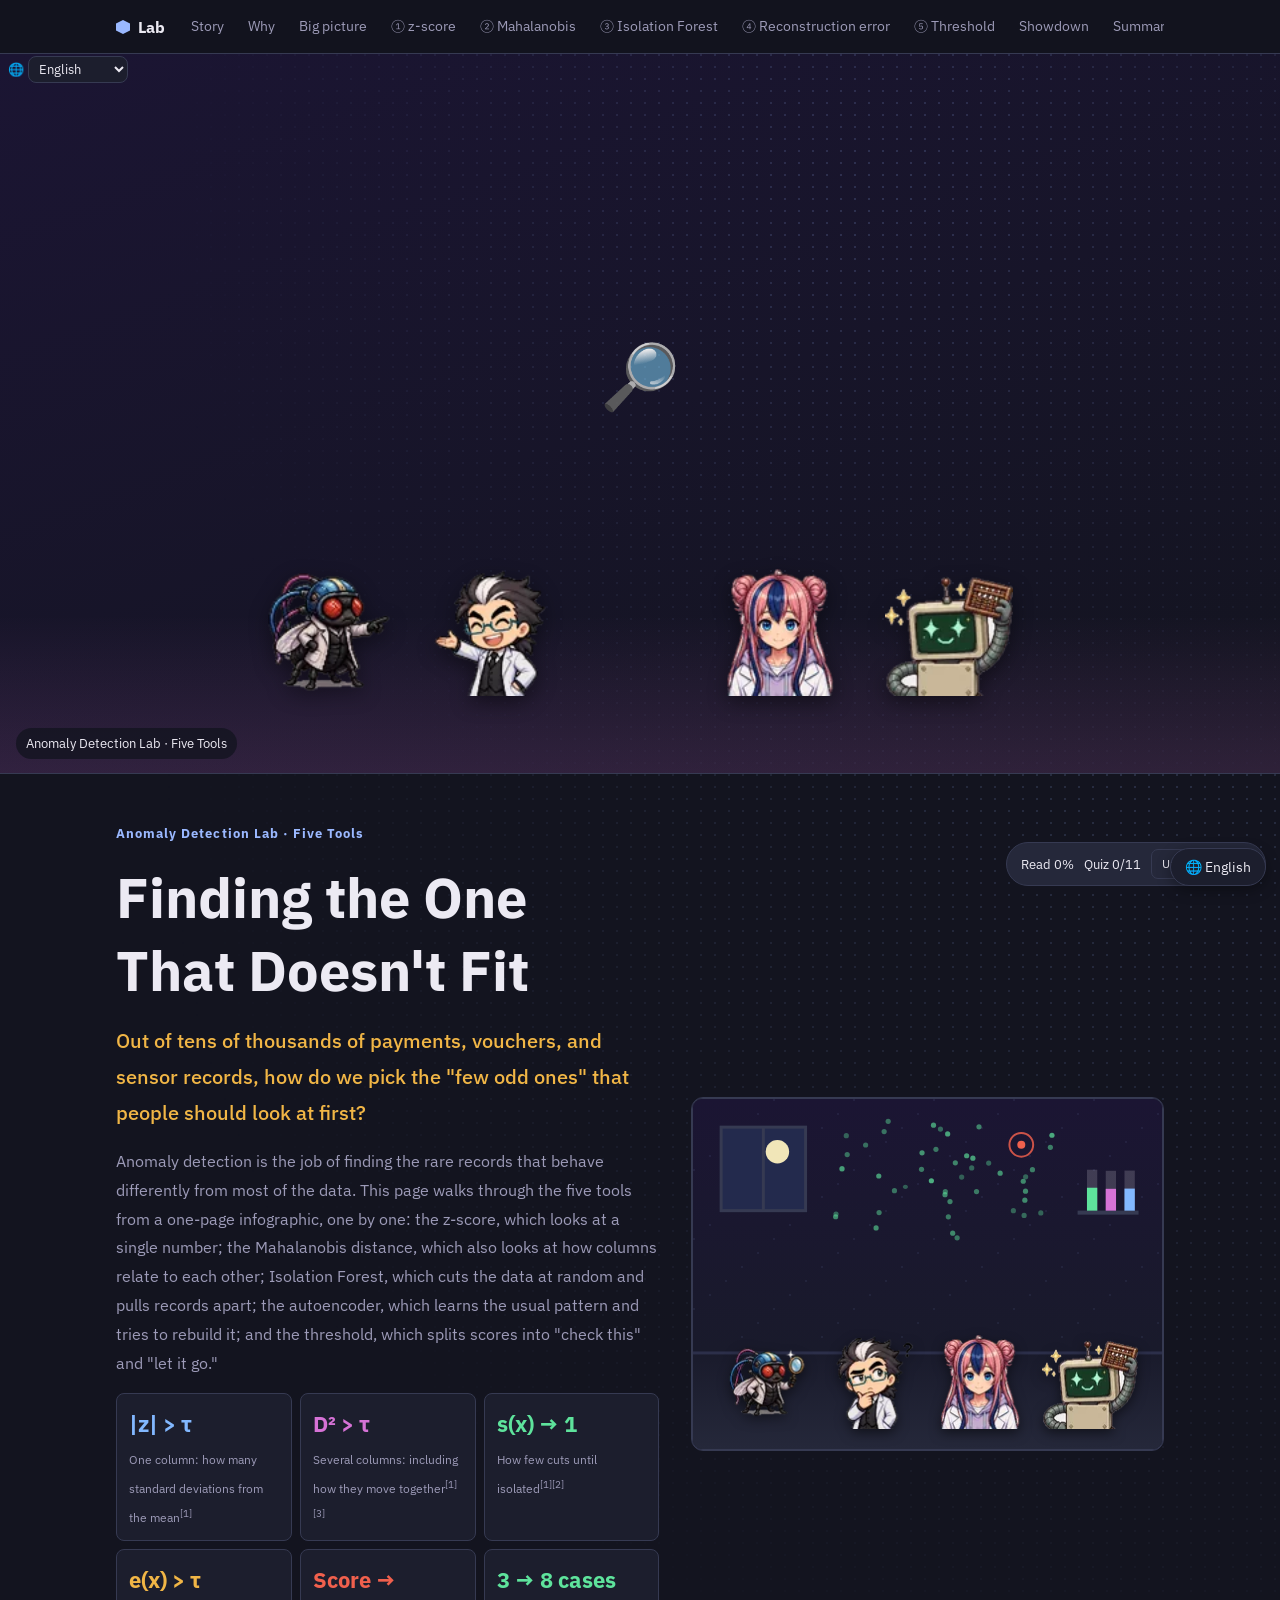
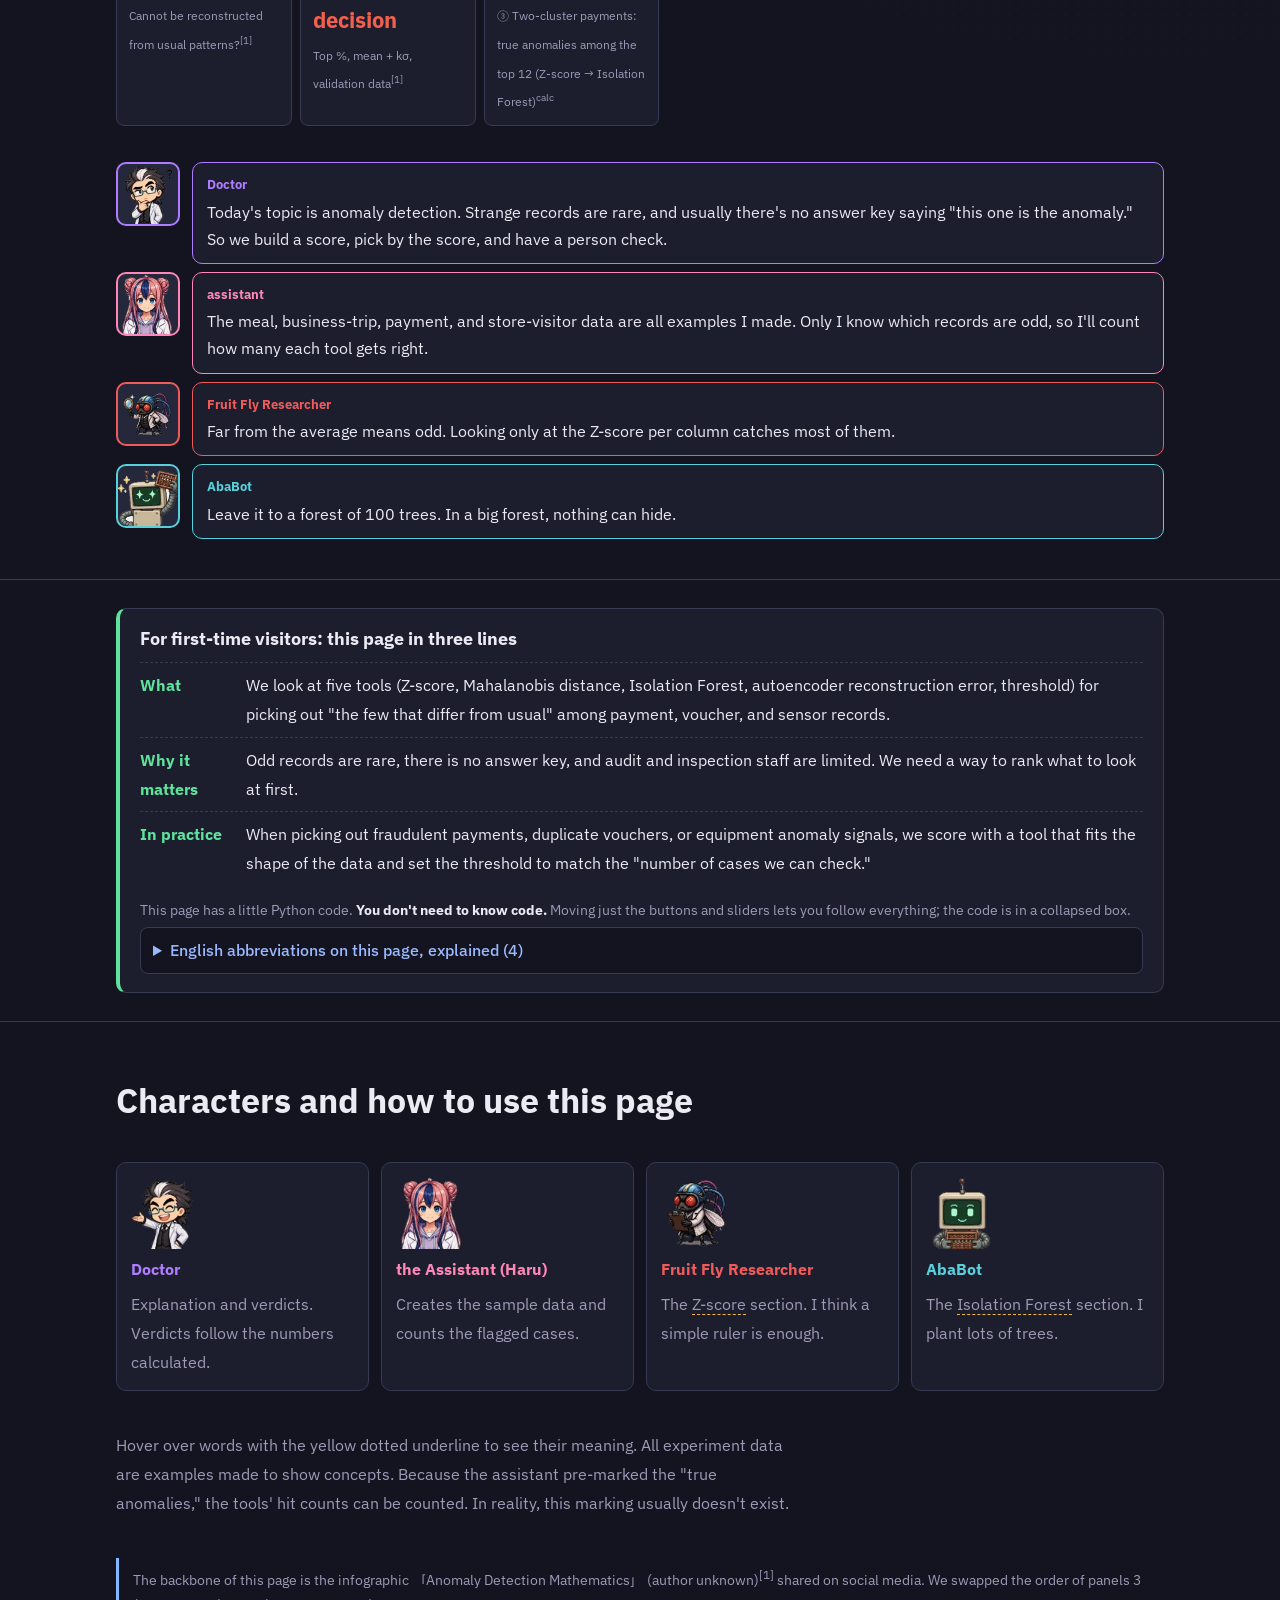
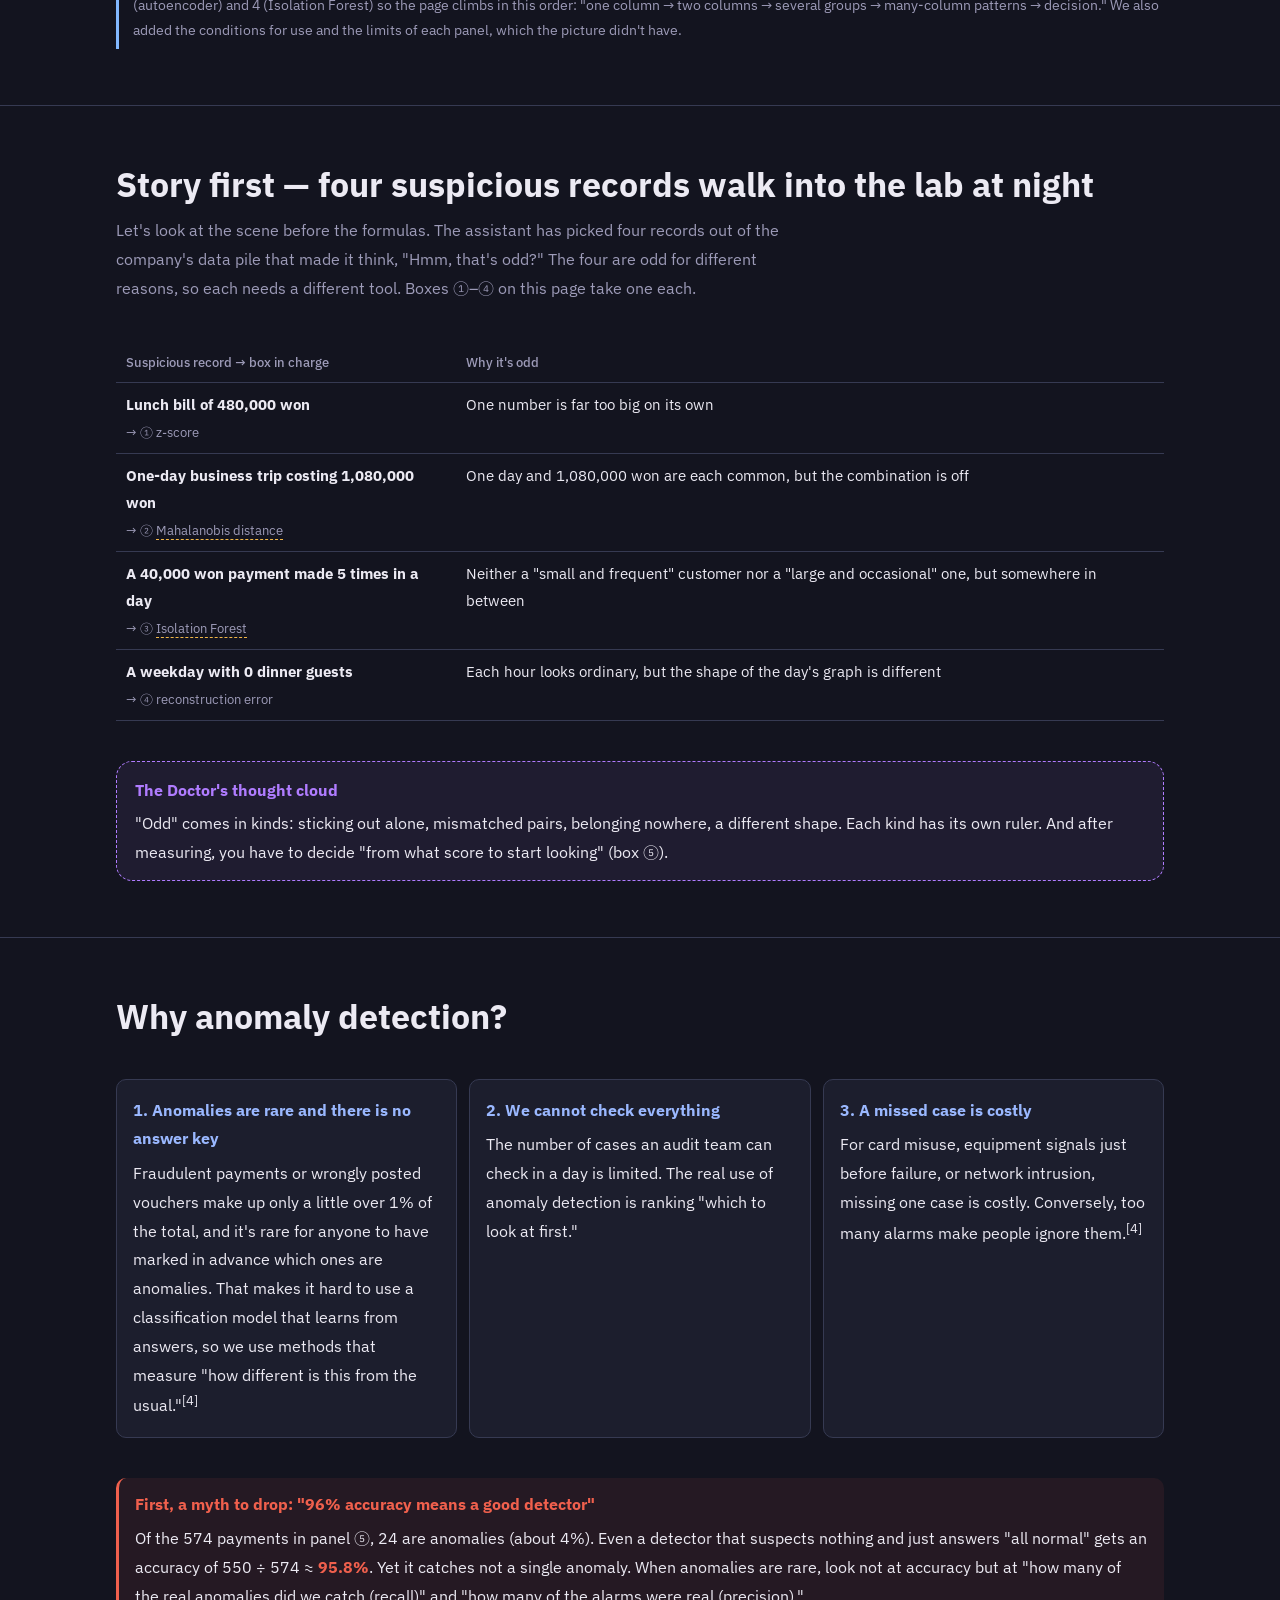
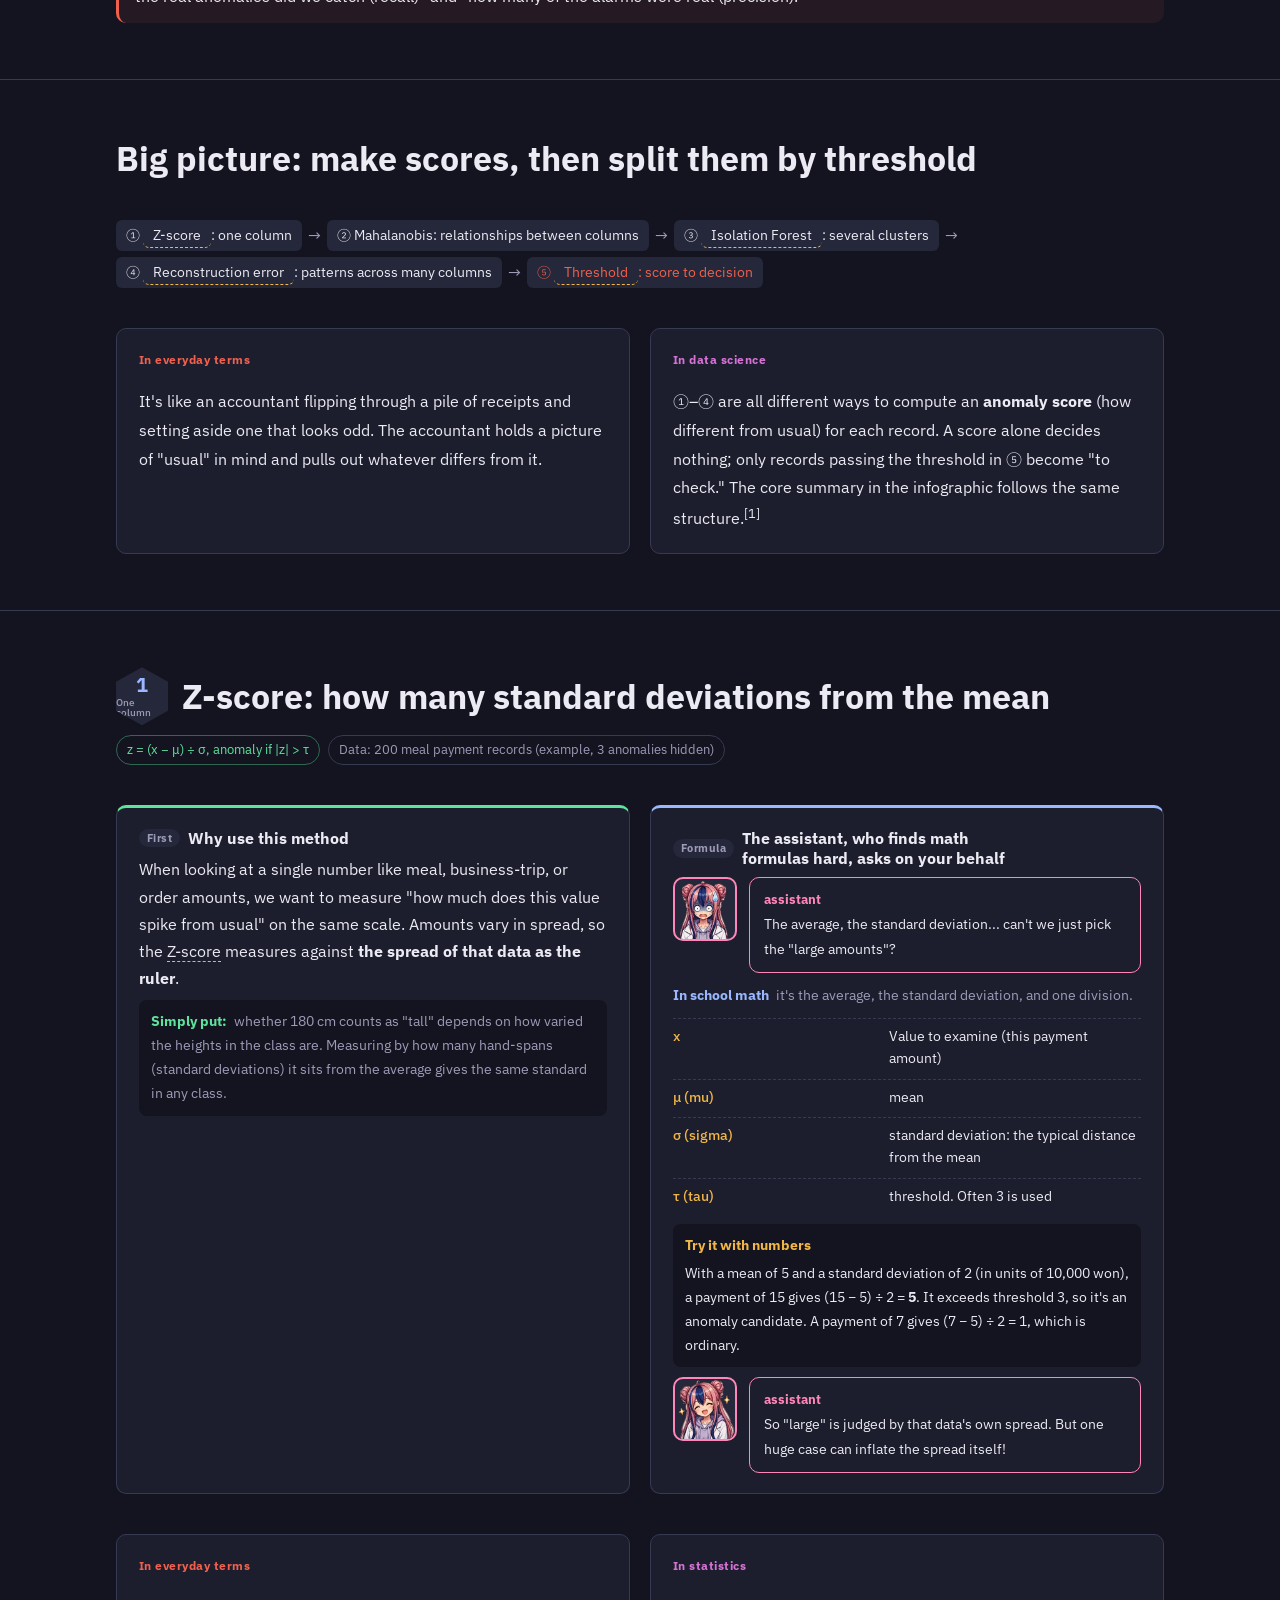
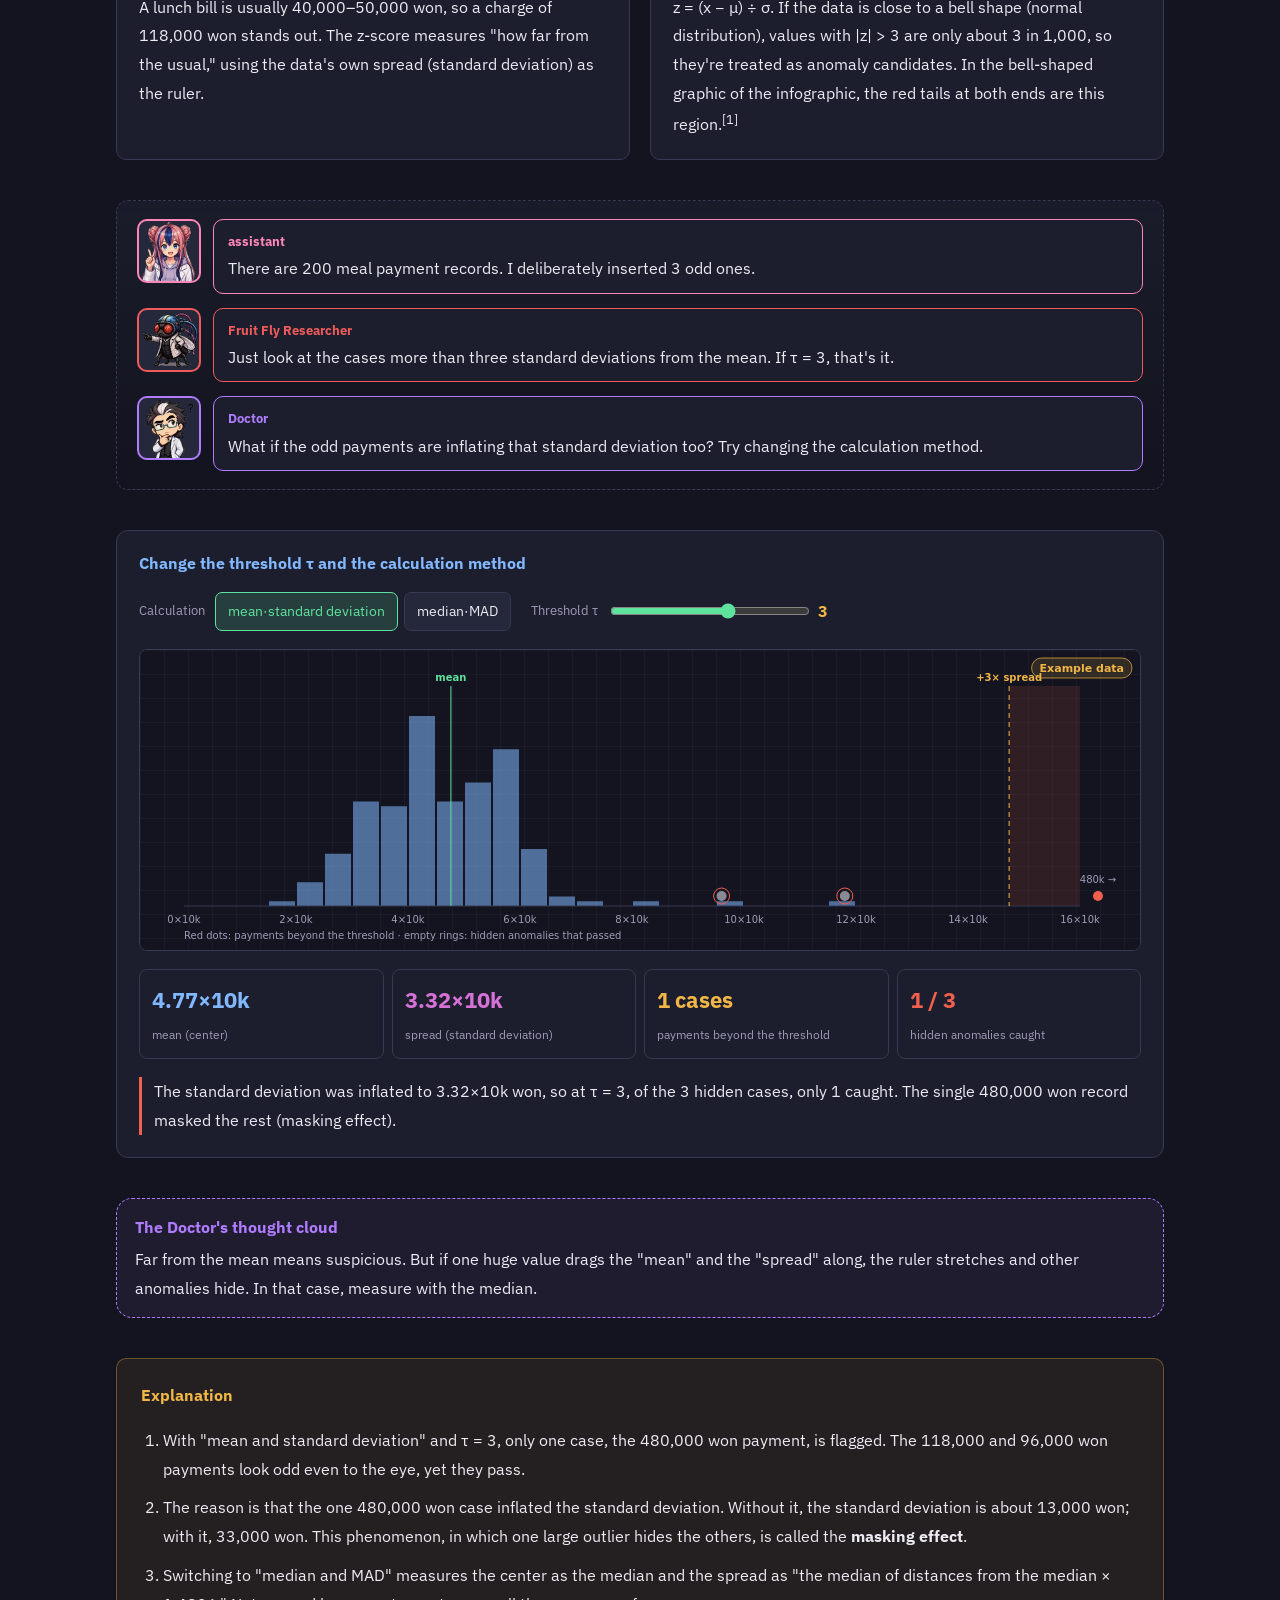
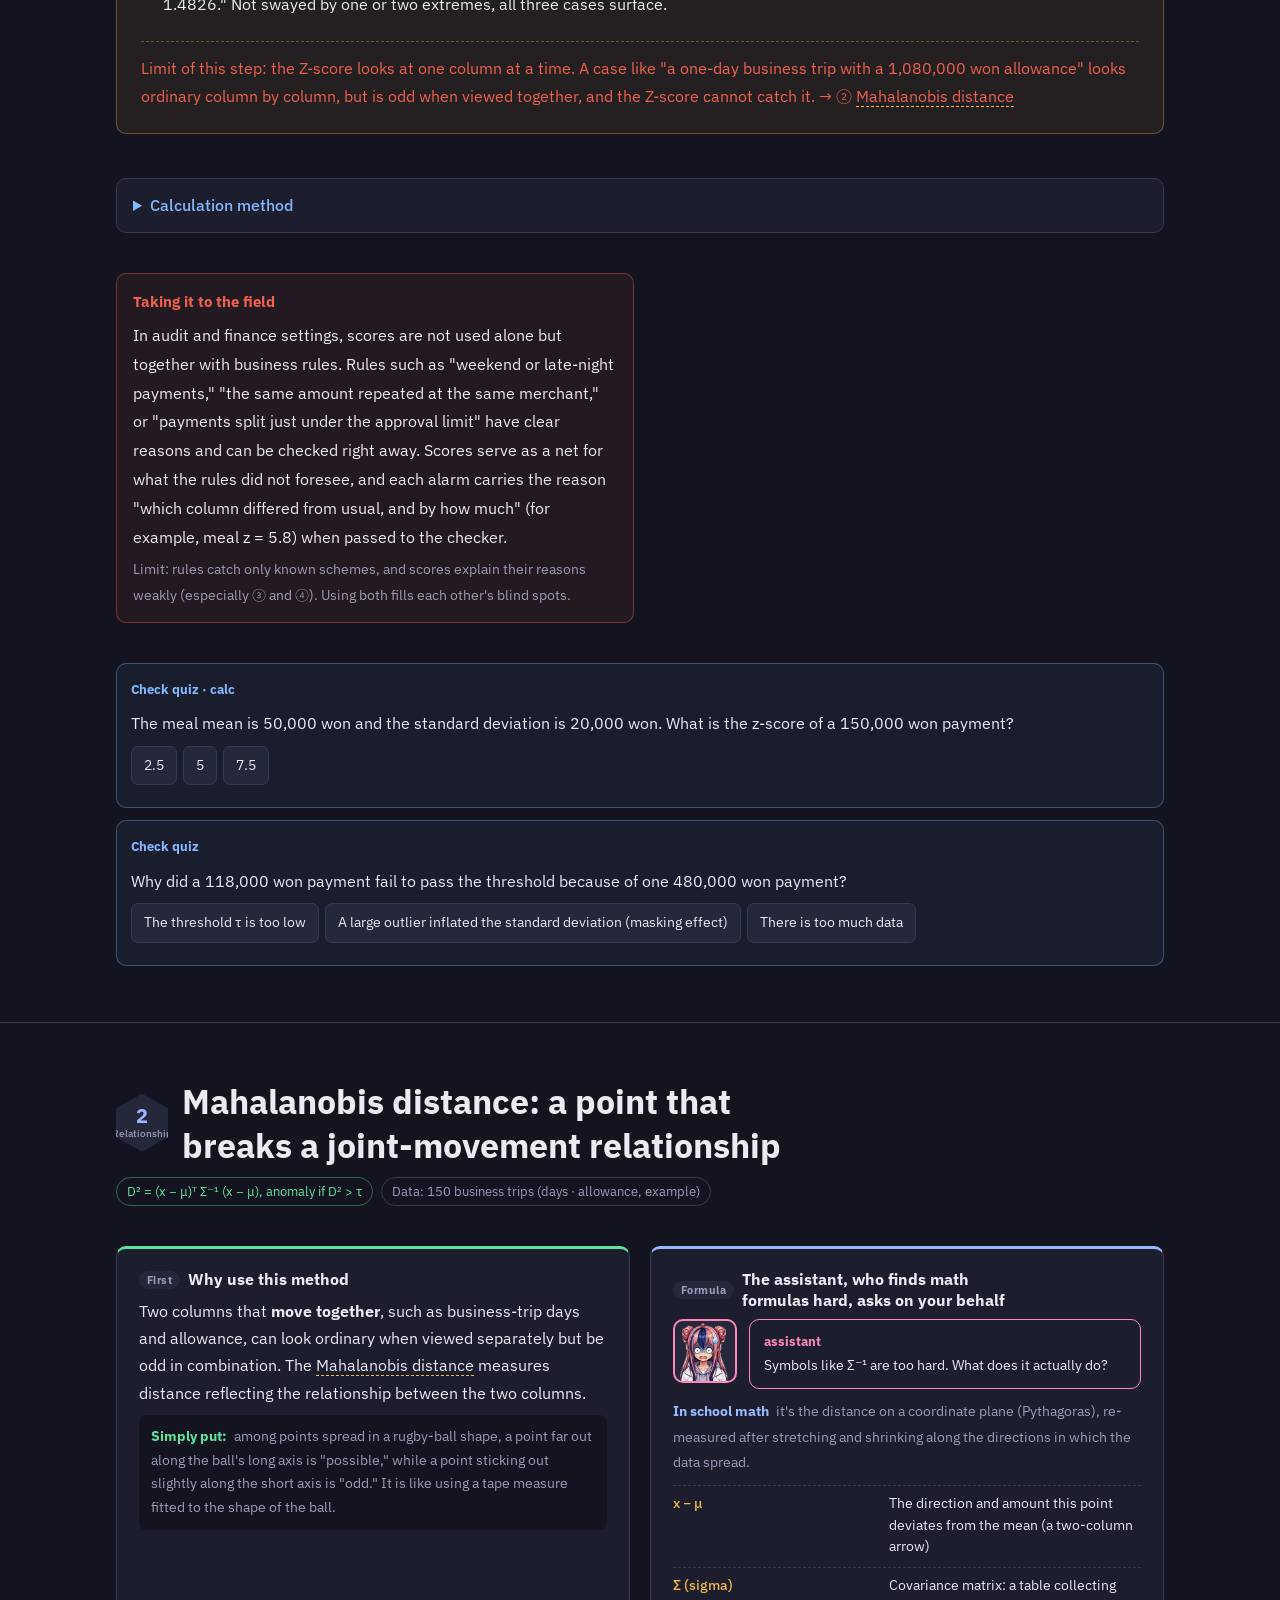
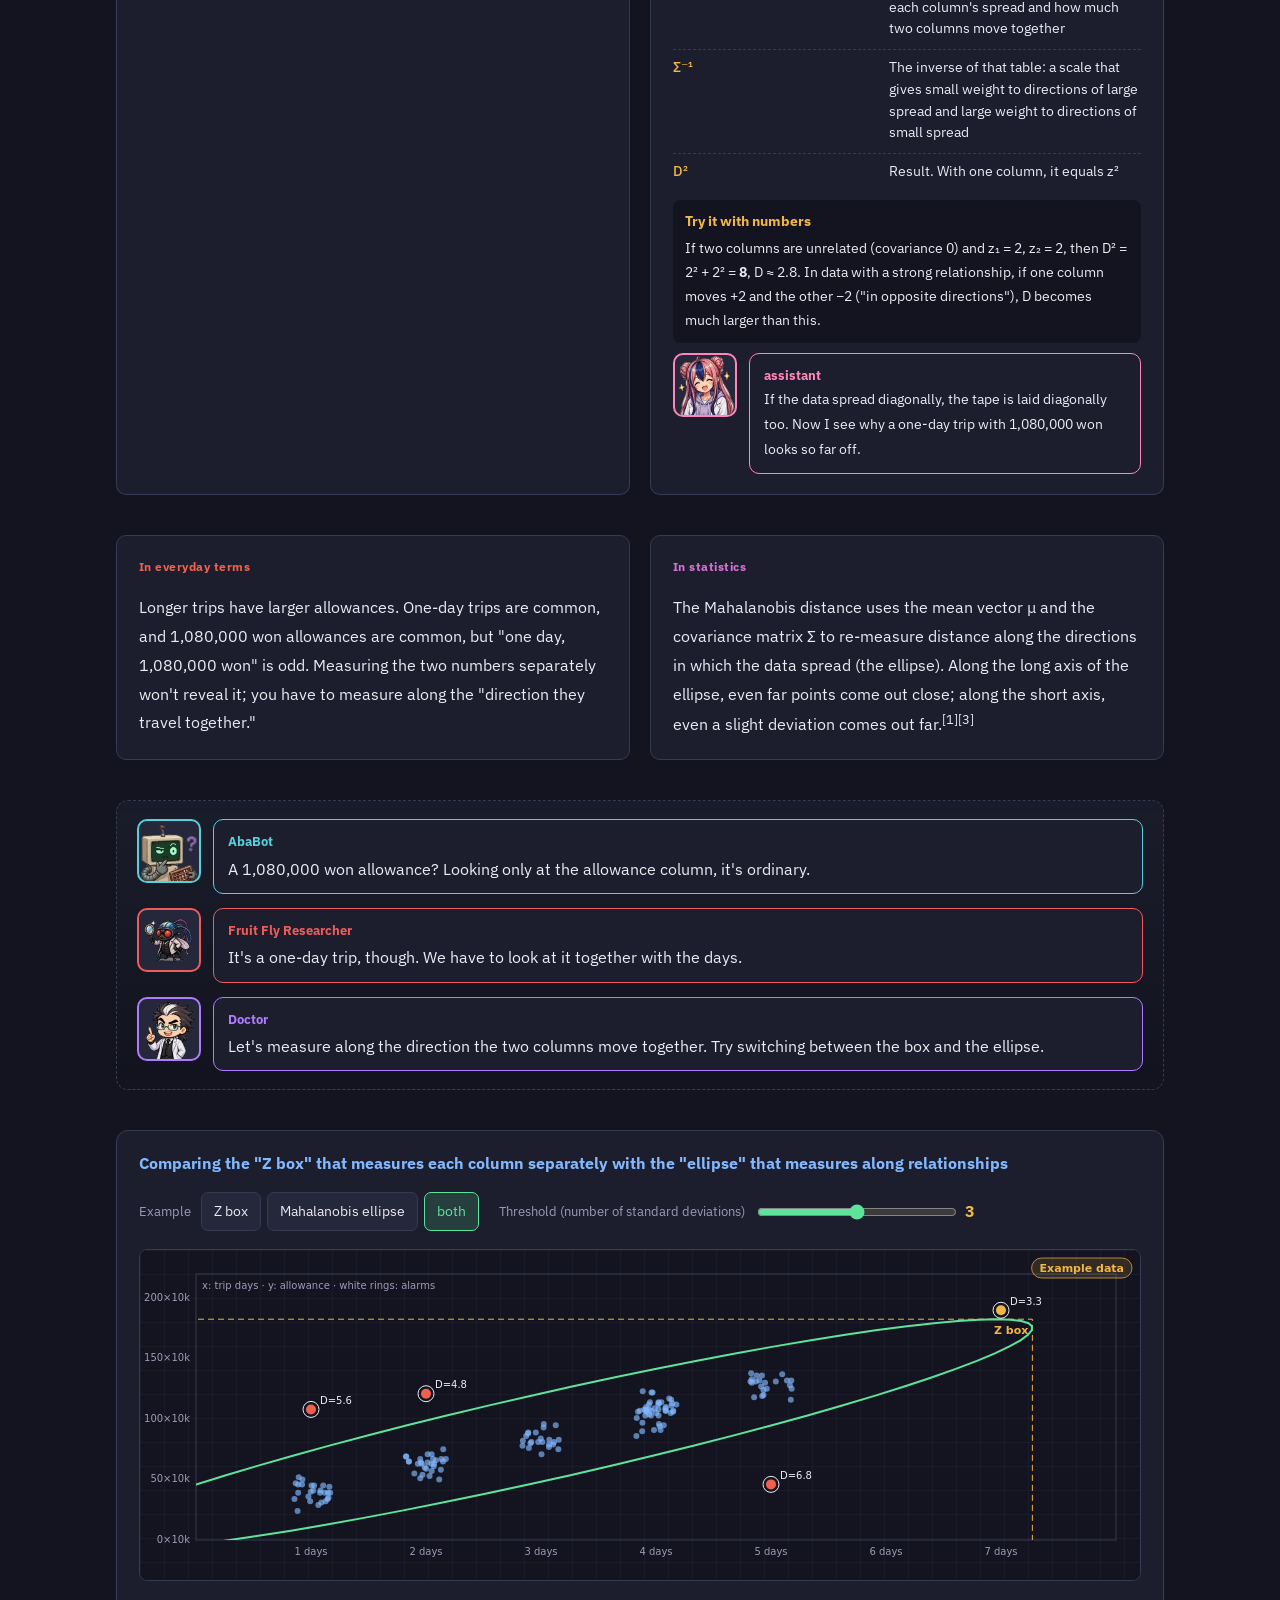
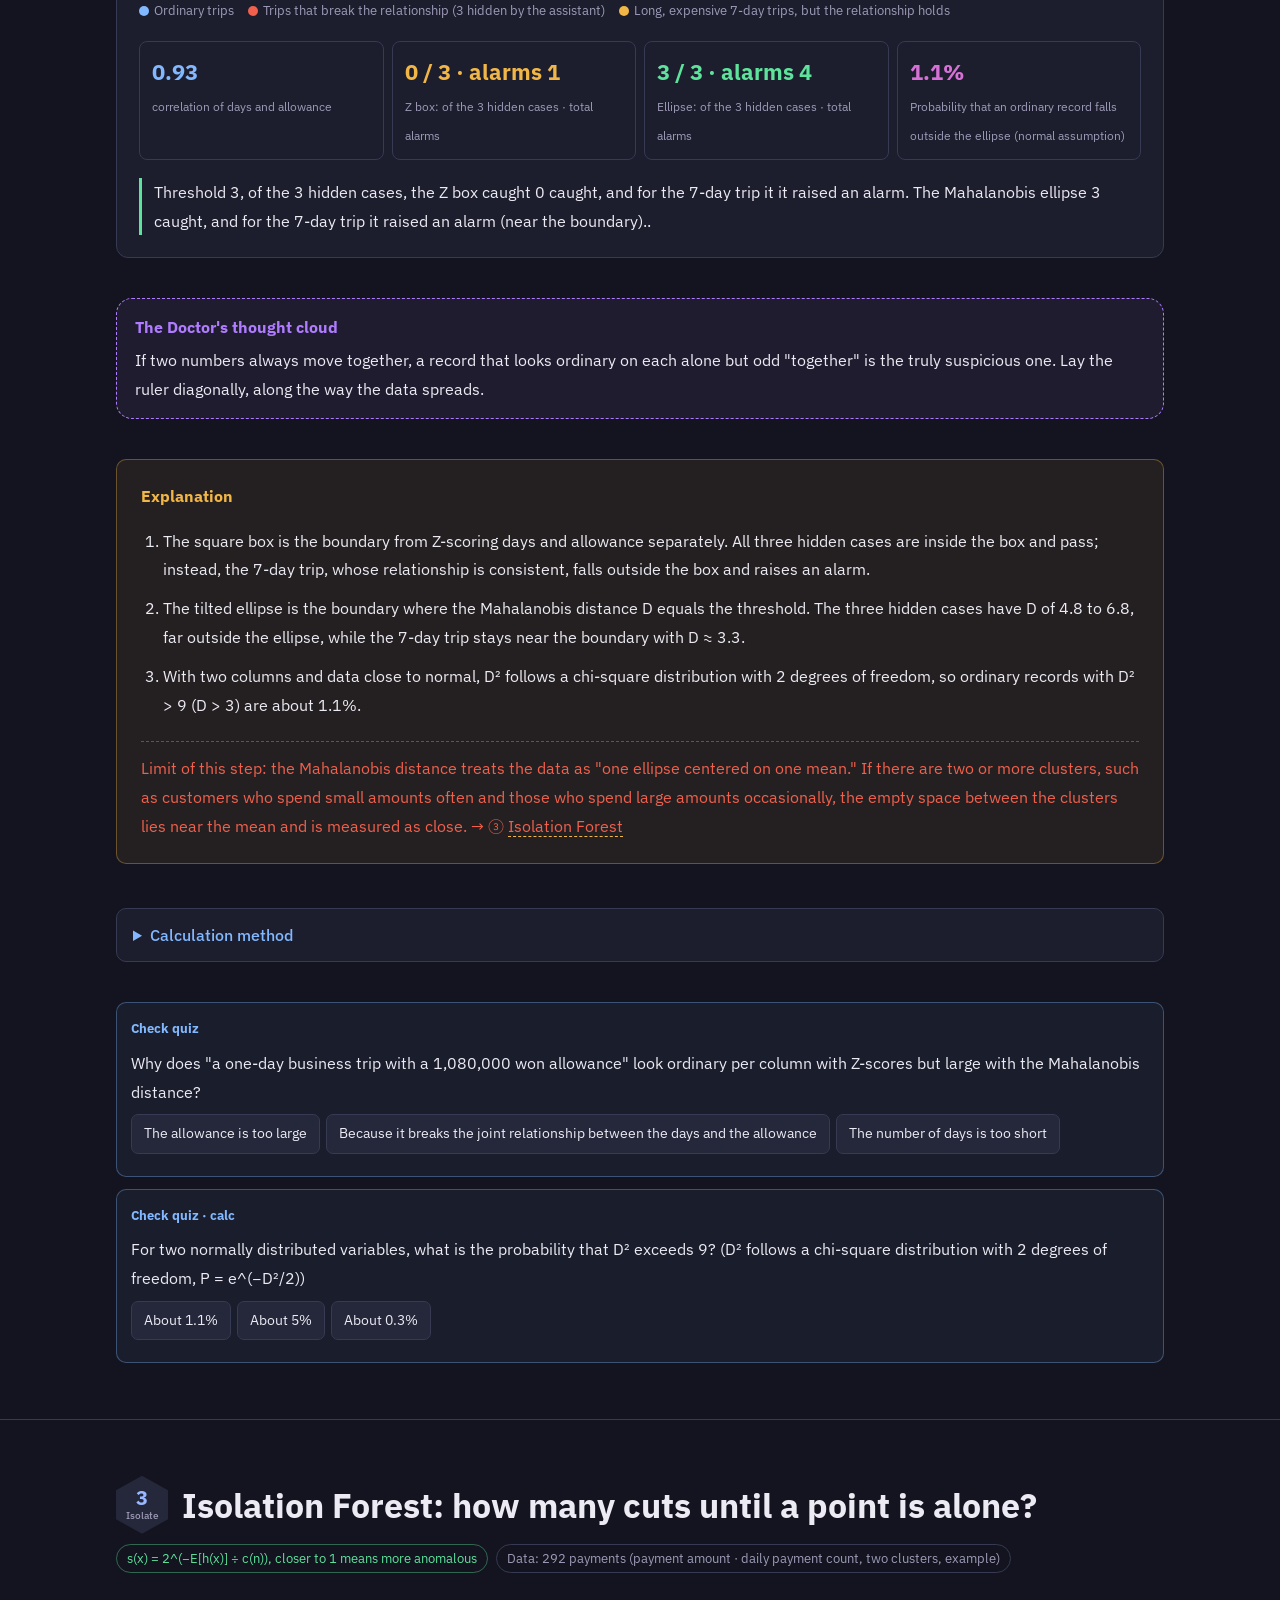
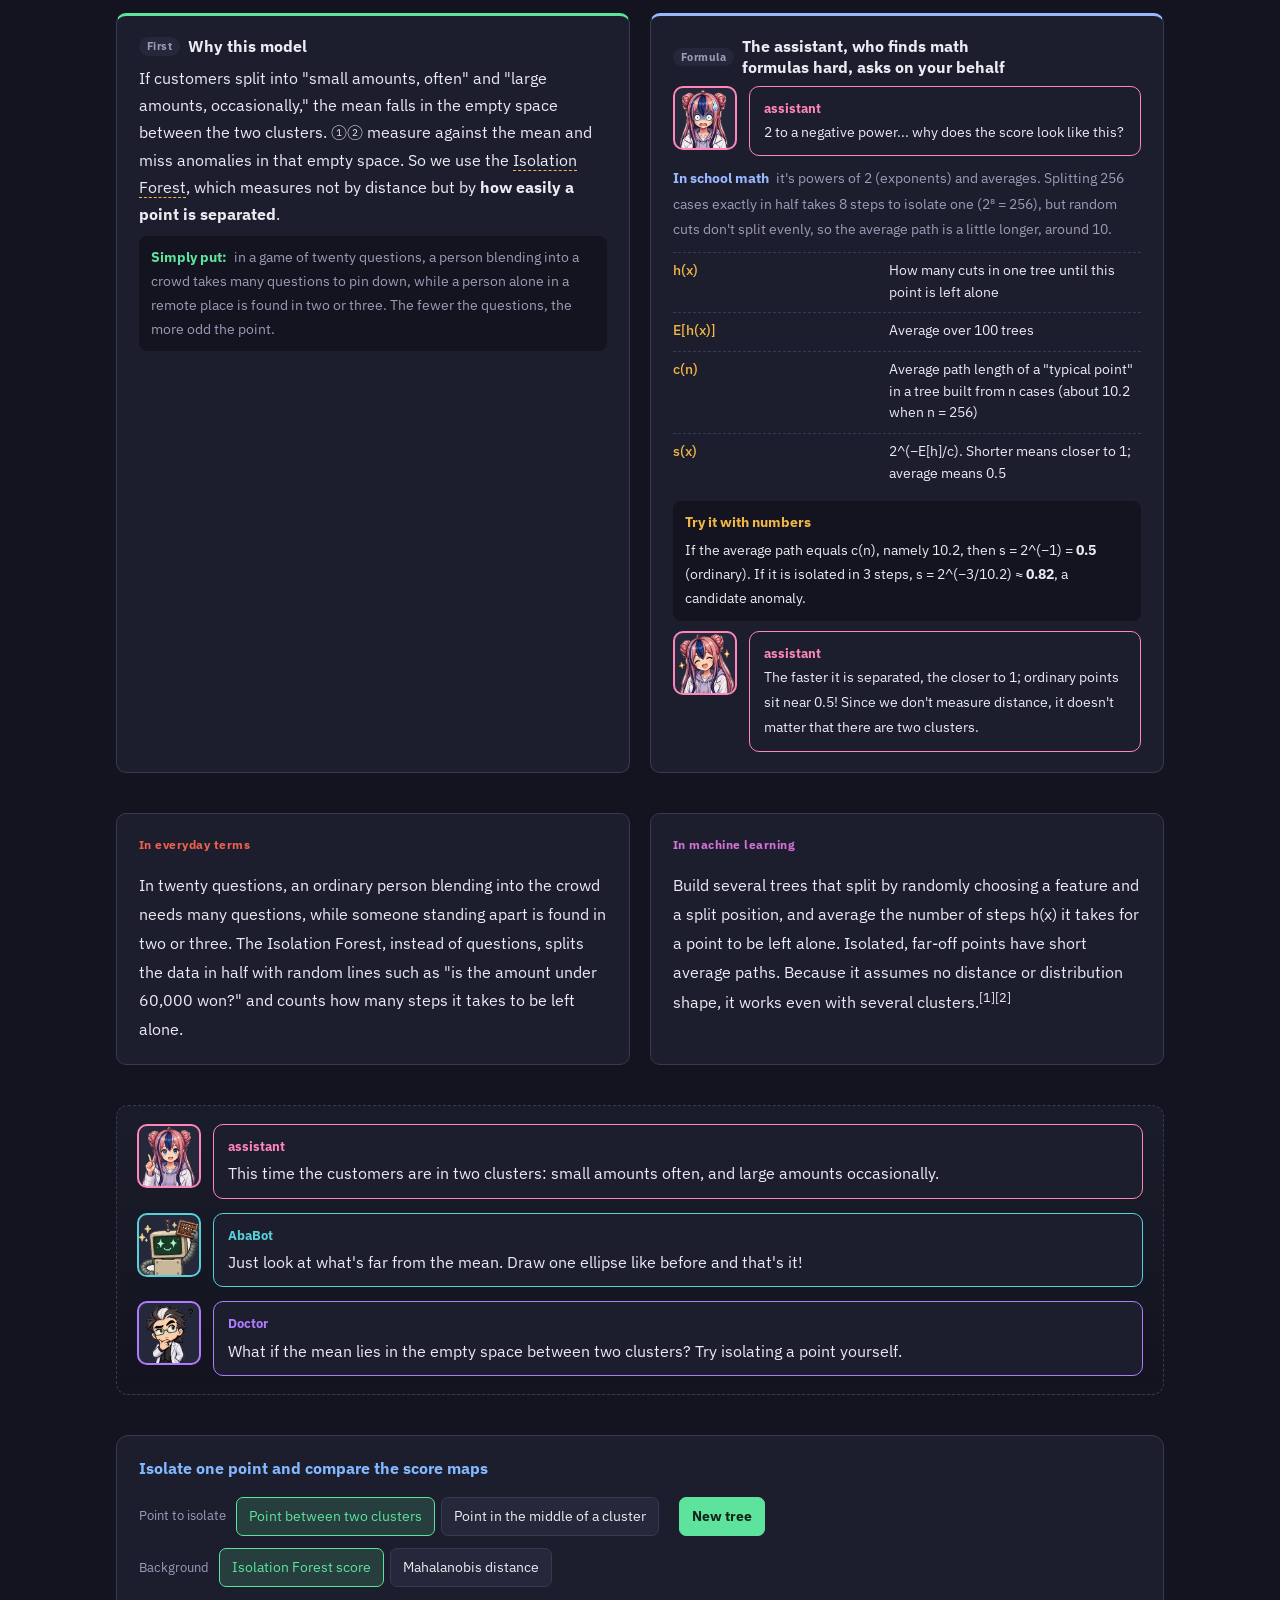
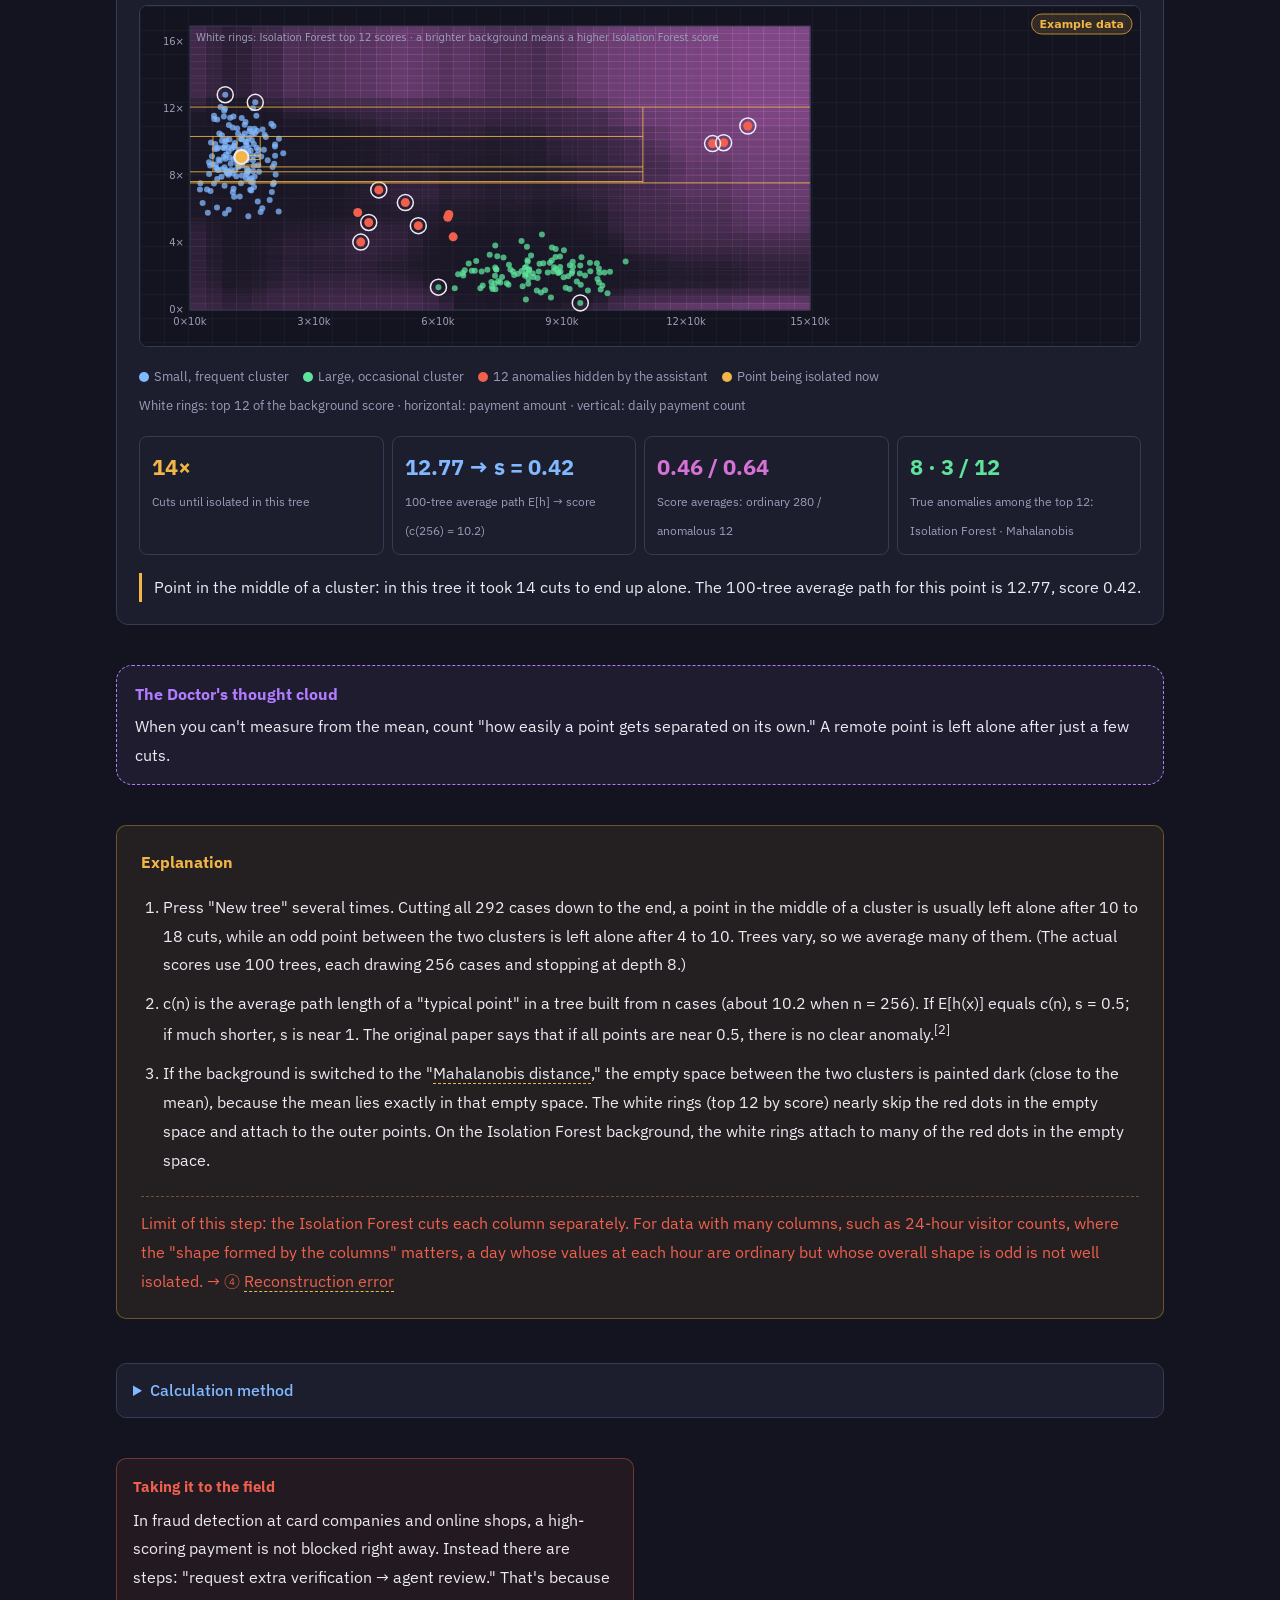
==== commit 77af1e3c: "연구실 스킬 1.12 적용: 표지 현황 목록(cover_manifest.json, 18-16), 캐릭터 팩 1.4(@86d04ac) 기준 재빌드, 핵심 용어 밑줄 12개로(11-2" ====
--- a/index.en.html
+++ b/index.en.html
@@ -782,12 +782,12 @@
   <div class="serieslinks"><a href="#hero"><small>↑ Back to top</small>Finding the One That Doesn't Fit</a><a href="https://adminmrobo.github.io/my_article_04_adversarial_finance_attack/01_adversarial_finance.html" target="_blank" rel="noopener"><small>Read together →</small>Adversarial data and financial anomaly detection</a></div>
   <div><h3>Sources</h3><ol style="margin:0;padding-left:20px"><li>[1] "Anomaly Detection Mathematics" infographic (author unknown, social media post, supplied by the user, 2026-11). The six boxes (Z-score, Mahalanobis distance, reconstruction error, isolation-based score, threshold, Python code) and the structure and formulas of the core summary are used as this page's skeleton.</li><li>[2] Liu, F. T., Ting, K. M., &amp; Zhou, Z.-H. (2008). Isolation Forest. <i>Proceedings of the 8th IEEE International Conference on Data Mining (ICDM 2008)</i>, 413–422. <a href="https://doi.org/10.1109/ICDM.2008.17" target="_blank" rel="noopener">doi:10.1109/ICDM.2008.17</a>: score s(x) = 2^(−E[h(x)]/c(n)), c(n), sample size 256, 100 trees.</li><li>[3] Mahalanobis, P. C. (1936). On the generalised distance in statistics. <i>Proceedings of the National Institute of Sciences of India</i>, 2(1), 49–55.</li><li>[4] Chandola, V., Banerjee, A., &amp; Kumar, V. (2009). Anomaly detection: A survey. <i>ACM Computing Surveys</i>, 41(3), Article 15. <a href="https://doi.org/10.1145/1541880.1541882" target="_blank" rel="noopener">doi:10.1145/1541880.1541882</a></li><li>[5] Baldi, P., &amp; Hornik, K. (1989). Neural networks and principal component analysis: Learning from examples without local minima. <i>Neural Networks</i>, 2(1), 53–58. <a href="https://doi.org/10.1016/0893-6080(89)90014-2" target="_blank" rel="noopener">doi:10.1016/0893-6080(89)90014-2</a>: a linear (linear) autoencoder learns the same space as principal component analysis.</li><li>[6] scikit-learn documentation: <a href="https://scikit-learn.org/stable/modules/generated/sklearn.ensemble.IsolationForest.html" target="_blank" rel="noopener">IsolationForest</a> (checked 2026-11-10; wording based on version 1.5). score_samples has the opposite sign of the original paper's score (lower means more anomalous), fit_predict returns −1 for anomaly and 1 for normal, and the contamination default is "auto".</li><li>[7] Further reading: Ahn Sangsun (2024). Statistics-based countermeasures against adversarial data for the security of anomaly detection models in finance — empirical analysis and simulation results. <i>Future Society</i>, 15(3), 147–166. <a href="https://doi.org/10.22987/jifso.2024.15.3.147" target="_blank" rel="noopener">doi:10.22987/jifso.2024.15.3.147</a> · Lab explainer: <a href="https://adminmrobo.github.io/my_article_04_adversarial_finance_attack/01_adversarial_finance.html" target="_blank" rel="noopener">Adversarial data and anomaly detection in finance</a></li></ol></div>
   <div><h3>Illustrative example values / illustrative model</h3><ul style="margin:0;padding-left:20px"><li>The case data for ① meal payments (200), ② business trips (150), ③ payments (292), ④ store visitors (146 days), ⑤ payments (574), and the payments in the showdown (292) are all explanatory sample data. They are not real company or card-company data.</li><li>The Isolation Forests in ③, ⑤, and the showdown were built directly in the browser following the original paper's method (100 trees, 256 cases drawn per tree without duplicates, depth limit 8). Scores differ slightly from scikit-learn because the random numbers differ.</li><li>The autoencoder in ④ is a "linear autoencoder," which gives the same answer as principal component analysis.[5] Real-world autoencoders are often neural networks with curved (nonlinear) layers.</li><li>The checking cost in ⑤ (20,000 won per case) and the loss from a missed anomaly (default 600,000 won) are example values.</li></ul></div>
-  <p>Text · Ahn Sangsun (<a href="https://www.ahnboat.xyz" target="_blank" rel="noopener">www.ahnboat.xyz</a>) · CEO, M-Robo Inc. · Anomaly Detection Lab: Five Tools · v1.1 · 2026-11-09<br>This page is an independent explainer that rewrites the six panels of the infographic 「Anomaly Detection Mathematics」 (author unknown), shared on social media, in the lab explainer format. We swapped the order of the infographic's panels 3 (autoencoder) and 4 (Isolation Forest) and added the conditions for use and the limits of each panel. The formulas were checked against the original papers and the scikit-learn documentation.<br>Characters: the Doctor · the Assistant (Haru) · the Fruit Fly Researcher · AbaBot. The copyright in the character names, settings, and artwork belongs to Ahn Sangsun (as an individual), and they may not be used without permission. Artwork: character pack (fruitfly-lab-expressions @ 5269662).</p>
+  <p>Text · Ahn Sangsun (<a href="https://www.ahnboat.xyz" target="_blank" rel="noopener">www.ahnboat.xyz</a>) · CEO, M-Robo Inc. · Anomaly Detection Lab: Five Tools · v1.1 · 2026-11-09<br>This page is an independent explainer that rewrites the six panels of the infographic 「Anomaly Detection Mathematics」 (author unknown), shared on social media, in the lab explainer format. We swapped the order of the infographic's panels 3 (autoencoder) and 4 (Isolation Forest) and added the conditions for use and the limits of each panel. The formulas were checked against the original papers and the scikit-learn documentation.<br>Characters: the Doctor · the Assistant (Haru) · the Fruit Fly Researcher · AbaBot. The copyright in the character names, settings, and artwork belongs to Ahn Sangsun (as an individual), and they may not be used without permission. Artwork: character pack (fruitfly-lab-expressions @ 86d04ac).</p>
 </div></footer>
 
 <div id="study" aria-live="polite"><span id="stRead">Read 0%</span><span id="stQuiz">Quiz 0/0</span><button class="bt" type="button" id="stGloss">Underline: core</button></div>
 <script>
-/* 캐릭터 팩 https://github.com/adminmrobo/fruitfly-lab-expressions @ 5269662, 96px, 26장, 120.5 KB */
+/* 캐릭터 팩 https://github.com/adminmrobo/fruitfly-lab-expressions @ 86d04ac, 96px, 26장, 120.5 KB */
 var SPRITE={"asst_e12":"[data-uri]","asst_e07":"[data-uri]","asst_e24":"[data-uri]","asst_e13":"[data-uri]","asst_e01":"[data-uri]","doc_e07":"[data-uri]","doc_e08":"[data-uri]","doc_e10":"[data-uri]","doc_e16":"[data-uri]","doc_e09":"[data-uri]","fly_e16":"[data-uri]","fly_e10":"[data-uri]","fly_e13":"[data-uri]","fly_e21":"[data-uri]","fly_e07":"[data-uri]","fly_e08":"[data-uri]","fly_e09":"[data-uri]","robo_e14":"[data-uri]","robo_e09":"[data-uri]","robo_e16":"[data-uri]","robo_e12":"[data-uri]","robo_e18":"[data-uri]","robo_e20":"[data-uri]","robo_e13":"[data-uri]","robo_e04":"[data-uri]","doc_e13":"[data-uri]"};
 var SPRITE_ALIAS={"asst_firm": "asst_e12", "asst_report": "asst_e07", "asst_shock": "asst_e24", "asst_smile": "asst_e13", "asst_spark": "asst_e01", "doc_board": "doc_e07", "doc_front": "doc_e08", "doc_judge": "doc_e10", "doc_magic": "doc_e16", "doc_think": "doc_e09", "fly_arms": "fly_e16", "fly_clip": "fly_e10", "fly_coffee": "fly_e13", "fly_cry": "fly_e21", "fly_magnify": "fly_e07", "fly_point": "fly_e08", "fly_type": "fly_e09", "robo_blush": "robo_e14", "robo_calc": "robo_e09", "robo_coin": "robo_e16", "robo_happy": "robo_e12", "robo_meh": "robo_e18", "robo_sigh": "robo_e20", "robo_smile": "robo_e13", "robo_wow": "robo_e04"};
 var SPRITE_FACING={"asst_e07": "left", "doc_e07": "left", "doc_e08": "left", "fly_e10": "left", "fly_e13": "left", "fly_e07": "left", "fly_e08": "left", "fly_e09": "left"};
@@ -1088,7 +1088,7 @@
 (function(){
 "use strict";
 var GL={"Anomaly detection":["Anomaly detection","Concept","Finding rare data that move differently from most of the data. Used for finding fraudulent payments, equipment failures, and voucher errors."],"Anomaly score":["Anomaly score","Concept","A single number showing how \"different from usual\" a record is. Each tool calculates it differently."],"Z-score":["Z-score","Statistics","(value − mean) ÷ standard deviation: how many standard deviations the value is from the mean."],"Standard deviation":["Standard deviation","Statistics","A number showing how much values typically spread out from the mean."],"Median":["Median","Statistics","The middle value when values are lined up in order. Less swayed by extremes."],"Masking effect":["Masking effect","Trap","A very large outlier inflates the mean and standard deviation, making other outliers look ordinary."],"Mahalanobis distance":["Mahalanobis distance","Statistics","A distance that reflects covariance (how variables move together). Points that break the relationship come out far."],"Covariance":["Covariance","Statistics","The degree to which two variables grow and shrink together. Collected in a table, it is the covariance matrix Σ."],"Isolation Forest":["Isolation Forest","Machine learning","A method that measures anomaly by how many random lines it takes to separate a point. Quick separation means anomaly."],"Path length":["Path length h(x)","Isolation Forest","The number of steps from the root of a tree down to the node where the point is left alone."],"Autoencoder":["Autoencoder","Deep learning","A neural network that learns to compress the input through a narrow bottleneck and then expand it back to the original."],"Reconstruction error":["Reconstruction error","Deep learning","The squared sum of the differences between the original and reconstructed values. Large means it differs from usual patterns."],"Bottleneck":["Bottleneck","Deep learning","The narrow layer in the middle of an autoencoder. Determines how many numbers the summary uses."],"Threshold":["Threshold τ (tau)","Decision","A boundary line: a score above this value is marked \"anomaly.\""],"False alarm":["False alarm","Evaluation","Normal records flagged as anomalies (false positives)."],"Recall":["Recall","Evaluation","Share of the real anomalies that were caught."],"Precision":["Precision","Evaluation","Share of true anomalies among those flagged."]};
-var CORE=["Anomaly detection","Anomaly score","Z-score","Standard deviation","Median","Masking effect","Mahalanobis distance","Covariance","Isolation Forest","Path length","Autoencoder","Reconstruction error","Bottleneck","Threshold","False alarm","Recall","Precision"];
+var CORE=["Anomaly detection","Anomaly score","Z-score","Standard deviation","Masking effect","Mahalanobis distance","Isolation Forest","Path length","Autoencoder","Reconstruction error","Threshold","Recall"];
 var QZ={"lv1":[{"id":"q1","q":"The meal mean is 50,000 won and the standard deviation is 20,000 won. What is the z-score of a 150,000 won payment?","o":["2.5","5","7.5"],"a":1,"why":"(15 − 5) ÷ 2 = 5. That's five standard deviations away from the mean.","hint":"(value − mean) ÷ standard deviation","calc":true},{"id":"q2","q":"Why did a 118,000 won payment fail to pass the threshold because of one 480,000 won payment?","o":["The threshold τ is too low","A large outlier inflated the standard deviation (masking effect)","There is too much data"],"a":1,"why":"One 480,000 won case raised the standard deviation from about 13,000 won to 33,000 won. Switching to the median and MAD reveals all three cases.","hint":"Step ① \"median·MAD\" button."}],"lv2":[{"id":"q3","q":"Why does \"a one-day business trip with a 1,080,000 won allowance\" look ordinary per column with Z-scores but large with the Mahalanobis distance?","o":["The allowance is too large","Because it breaks the joint relationship between the days and the allowance","The number of days is too short"],"a":1,"why":"A one-day trip and a 1,080,000 won allowance are each common when seen separately. The combination \"one day, 1,080,000 won\" is rare.","hint":"Step ② ellipse and box."},{"id":"q4","q":"For two normally distributed variables, what is the probability that D² exceeds 9? (D² follows a chi-square distribution with 2 degrees of freedom, P = e^(−D²/2))","o":["About 1.1%","About 5%","About 0.3%"],"a":0,"why":"e^(−4.5) ≈ 0.011. That's larger than the probability of |z| > 3 for a single variable (about 0.3%). As variables are added, the share flagged at the same threshold changes.","hint":"e^(−9/2)","calc":true}],"lv3":[{"id":"q5","q":"In an Isolation Forest, the average path length E[h(x)] of an odd point is usually?","o":["Long: it is hidden deep","Short: it is isolated after just a few cuts","The same as a normal point"],"a":1,"why":"Rare, far-off points are separated after a few random lines. The shorter the path, the closer s(x) is to 1.","hint":"Step ③ \"New tree\"."},{"id":"q6","q":"If E[h(x)] = c(n), what is s(x) = 2^(−E[h(x)]/c(n))?","o":["0","0.5","1"],"a":1,"why":"2^(−1) = 0.5. It means separated at an average depth; the original paper says that if all points are near 0.5, there is no clear anomaly.","hint":"2 to the power of −1","calc":true}],"lv4":[{"id":"q7","q":"What is the principle by which an autoencoder finds odd days?","o":["It learns only from selected odd days","It learns only usual patterns, so it cannot reconstruct never-seen patterns well","It treats days with large values as anomalies"],"a":1,"why":"If the \"usual shape\" is learned from days confirmed as normal, days with other shapes have large reconstruction error.","hint":"Step ④ \"Peak reversal\""},{"id":"q8","q":"What if the bottleneck is widened to 24 columns (the same size as the input)?","o":["It finds anomalies better","Every day is copied exactly, the error becomes 0, and nothing is found","Learning gets faster"],"a":1,"why":"Narrowing gives a summary, and the days that don't fit the summary stand out. If it is wide, it just copies.","hint":"Step ④ bottleneck 24"}],"lv5":[{"id":"q9","q":"If the score threshold is set at \"top 1%\" but the true anomaly rate is 4%?","o":["Alarms are accurate, but many are missed","False alarms increase","No difference"],"a":0,"why":"Capping alarms at 1% leaves much of the true anomalies below the threshold (recall drops).","hint":"Step ⑤ top p% = 1"},{"id":"q10","q":"If you chose the threshold with the highest F1 on the validation data, where should performance be measured?","o":["The same validation data","Test data not used to choose the threshold","All data"],"a":1,"why":"Scoring on the data you used to pick the threshold inflates the results. Every number in this panel is based on the 287 test data records.","hint":"Step ⑤ caption below the KPI"},{"id":"q11","q":"Which point has the lower scikit-learn IsolationForest score_samples value?","o":["More normal","More anomalous","Cannot be determined"],"a":1,"why":"It flips the sign of the original paper's score so that \"lower means more anomalous.\" fit_predict returns −1 for anomaly and 1 for normal.[6]","hint":"Code box"}]};
 /* 이상 탐지 연구실 — 페이지 스크립트 */
 var $=LAB.$,$$=LAB.$$,C=LAB.C,fitC=LAB.fitC,grid=LAB.grid,stamp=LAB.stamp,txt=LAB.txt,pct=LAB.pct,kpis=LAB.kpis,addMod=LAB.addMod,mean=LAB.mean,sdv=LAB.sd,median=LAB.median;
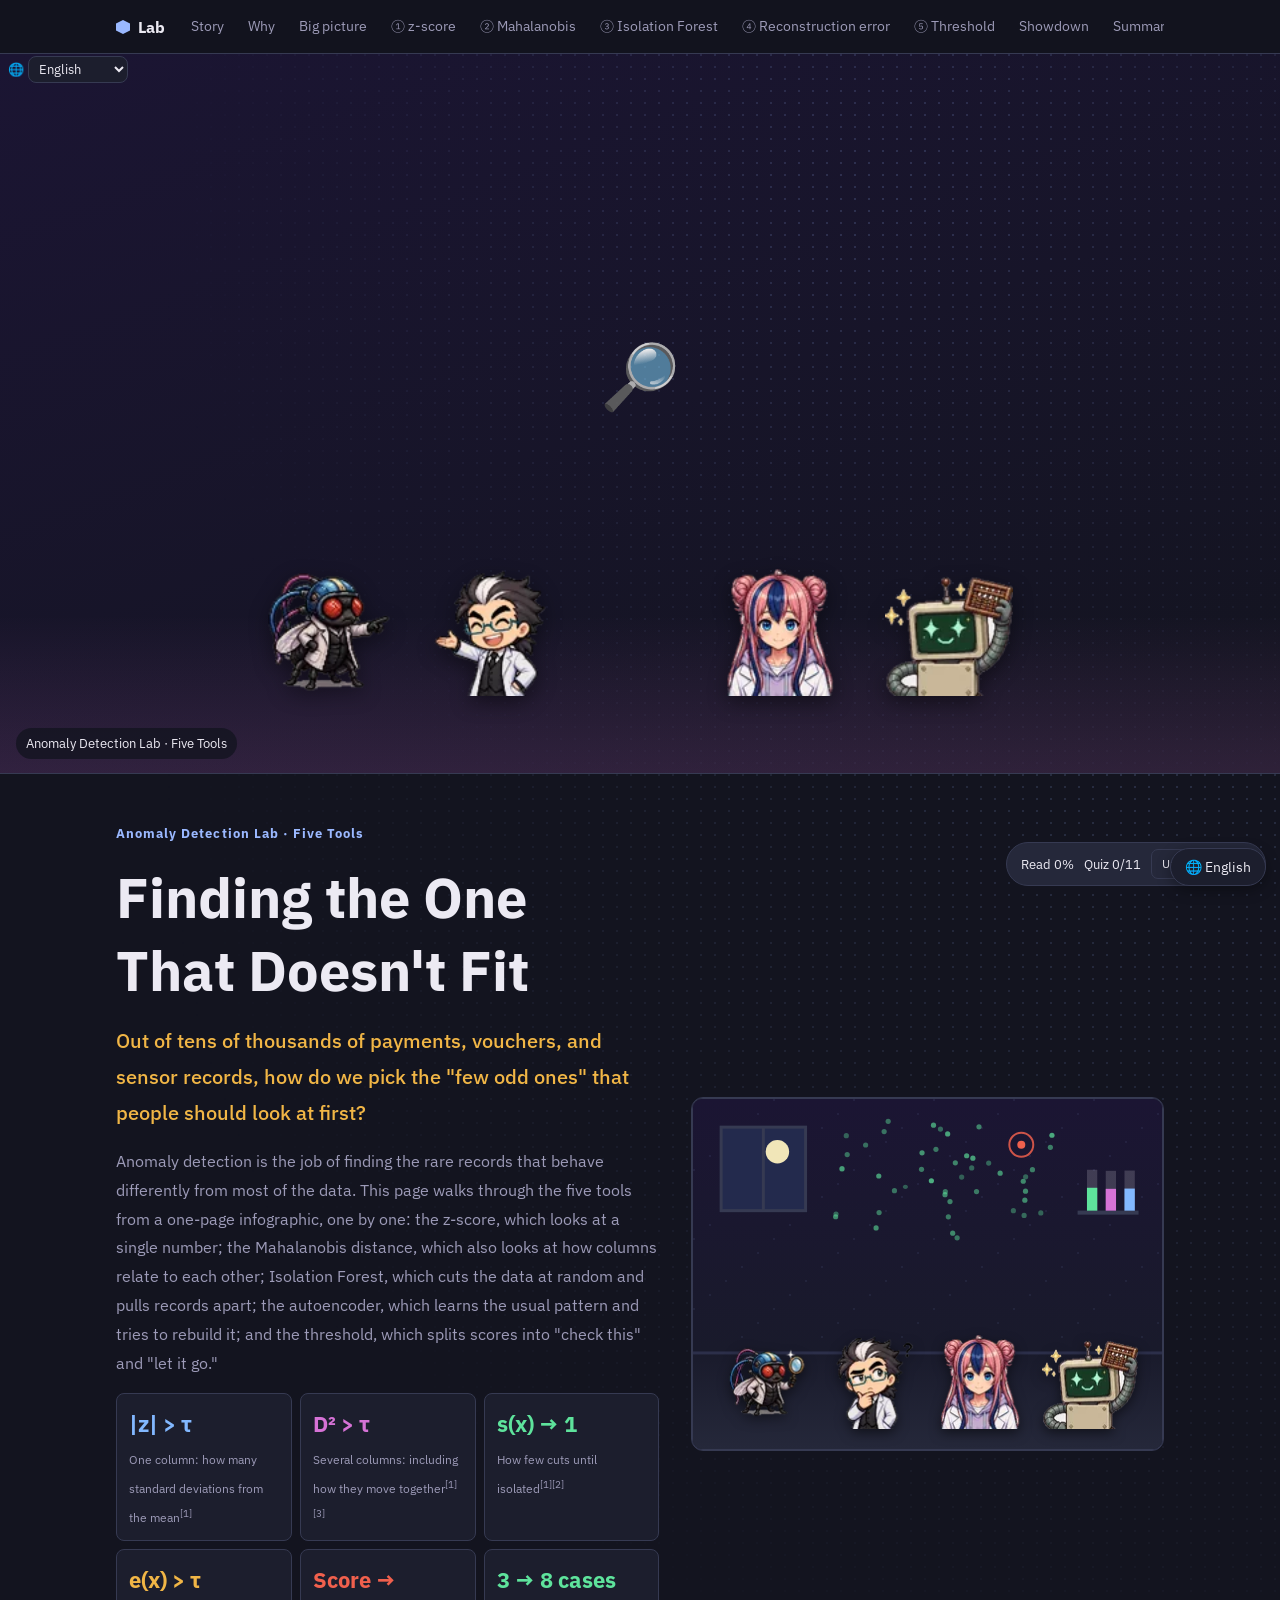
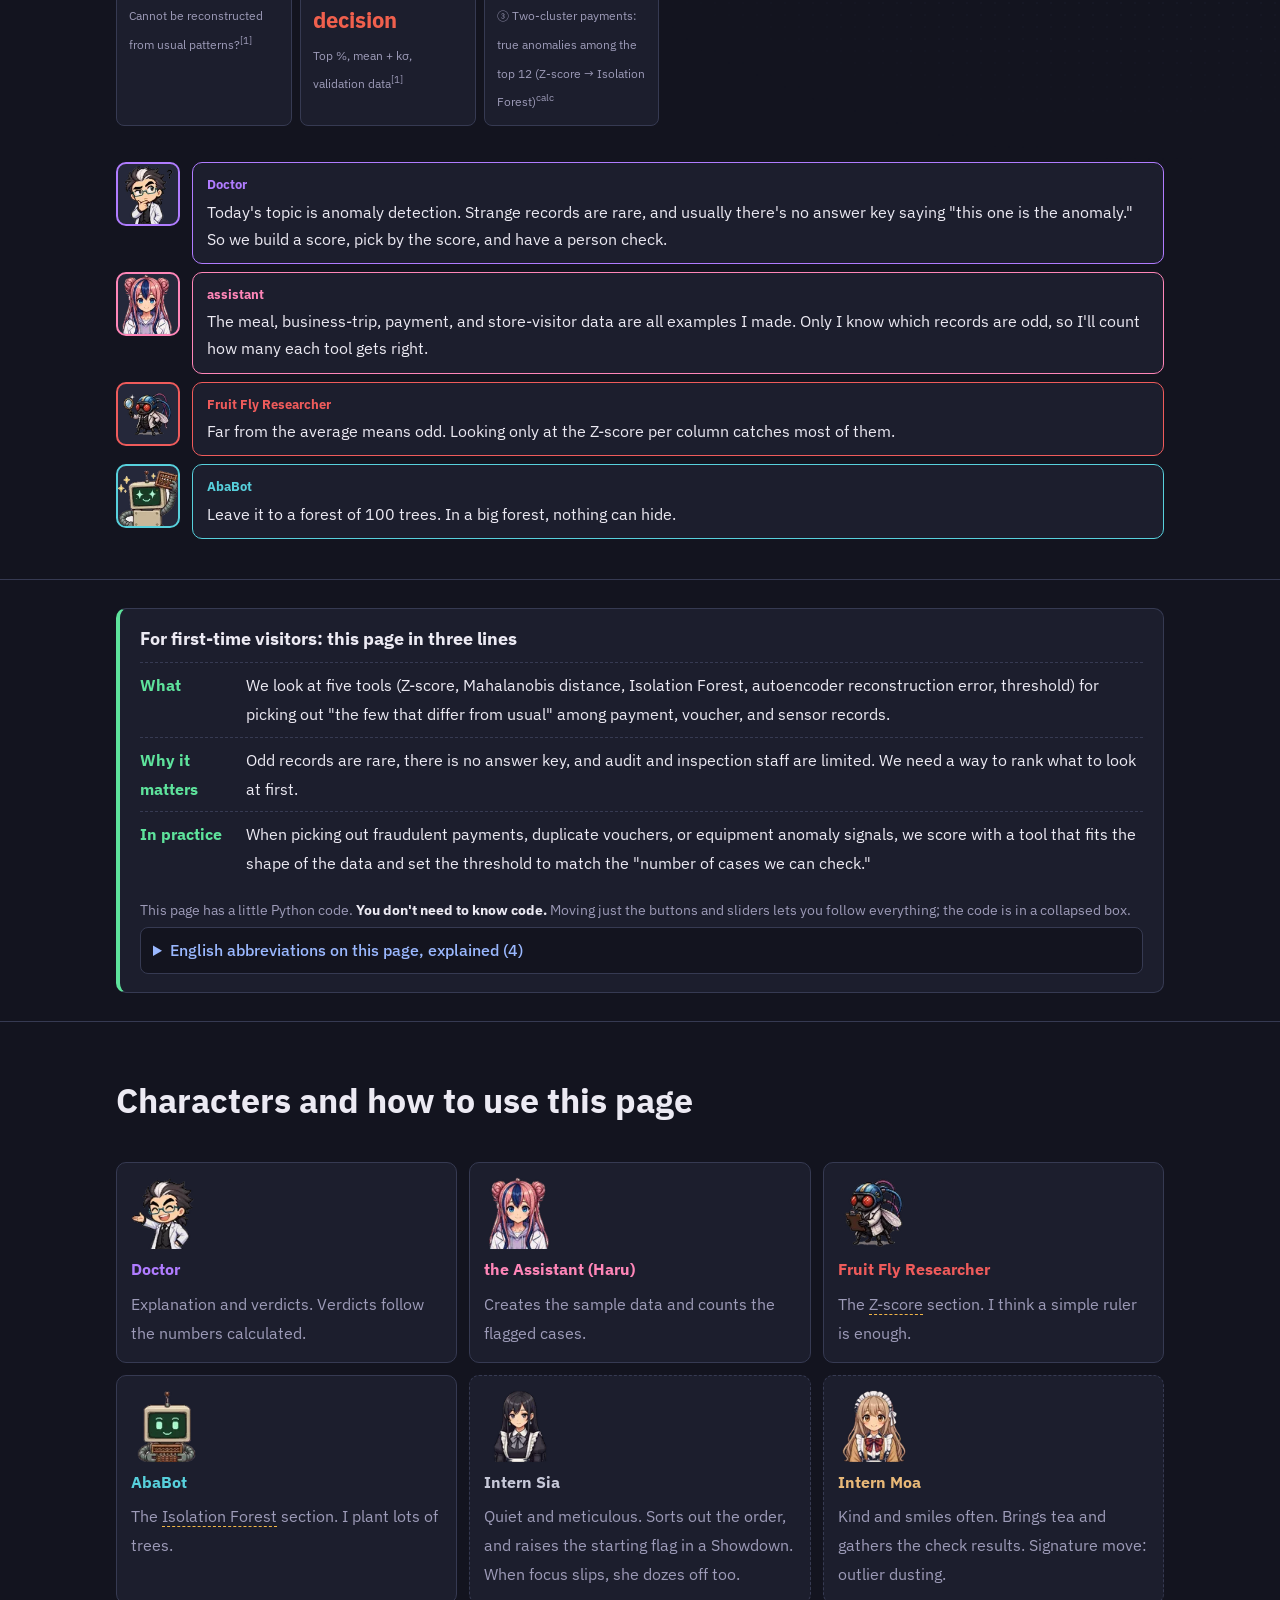
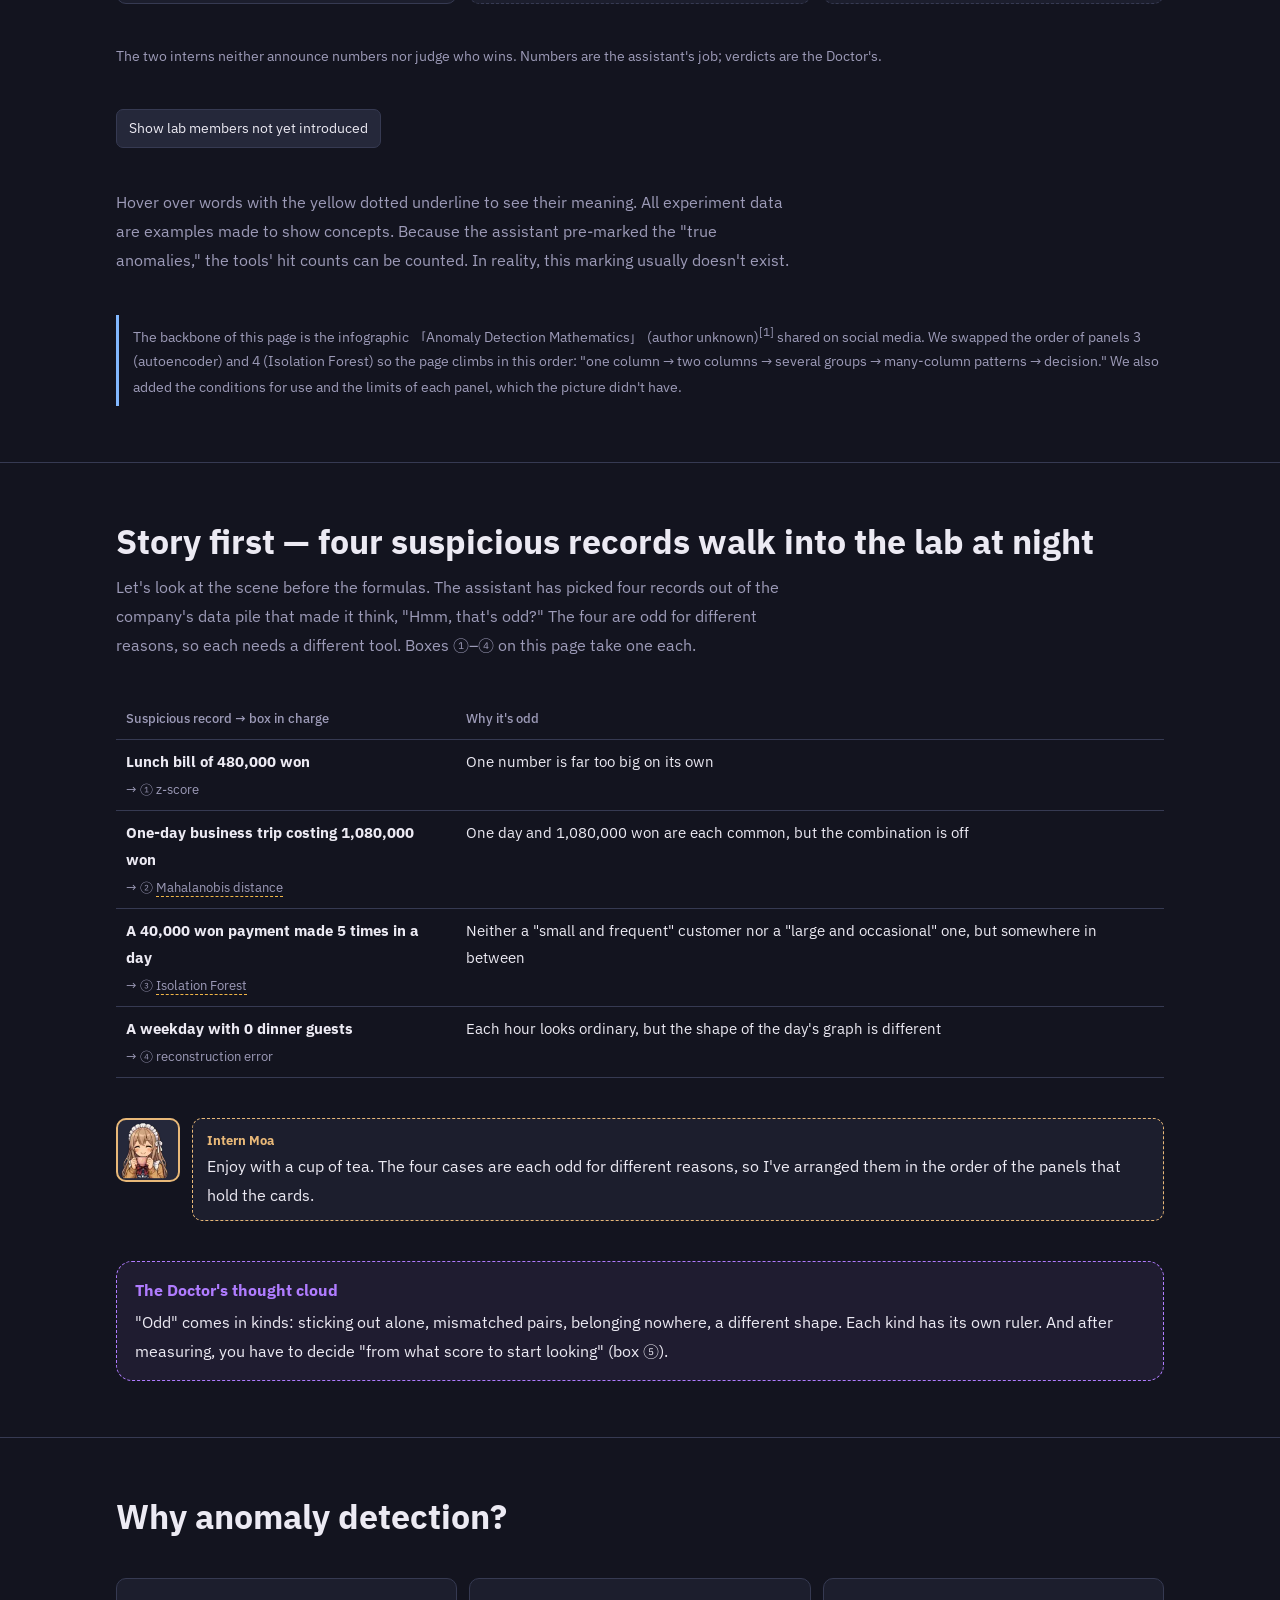
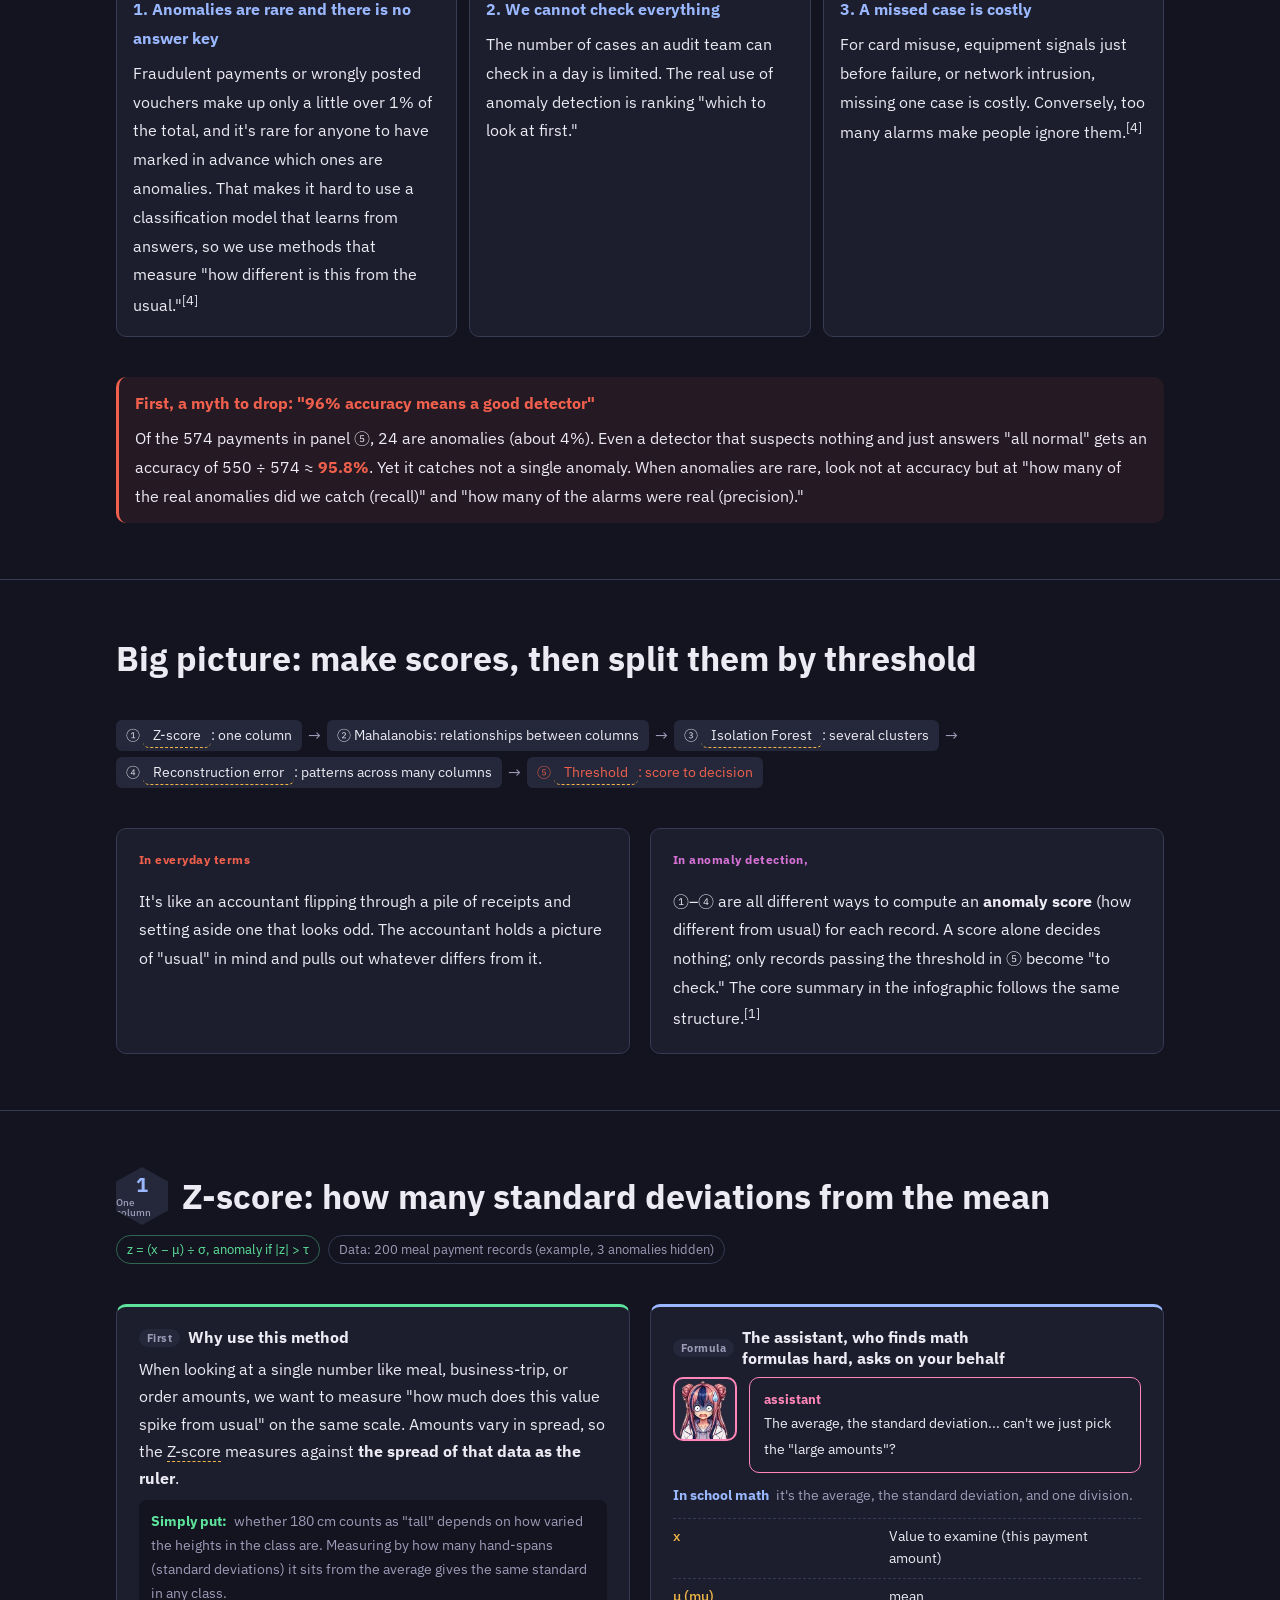
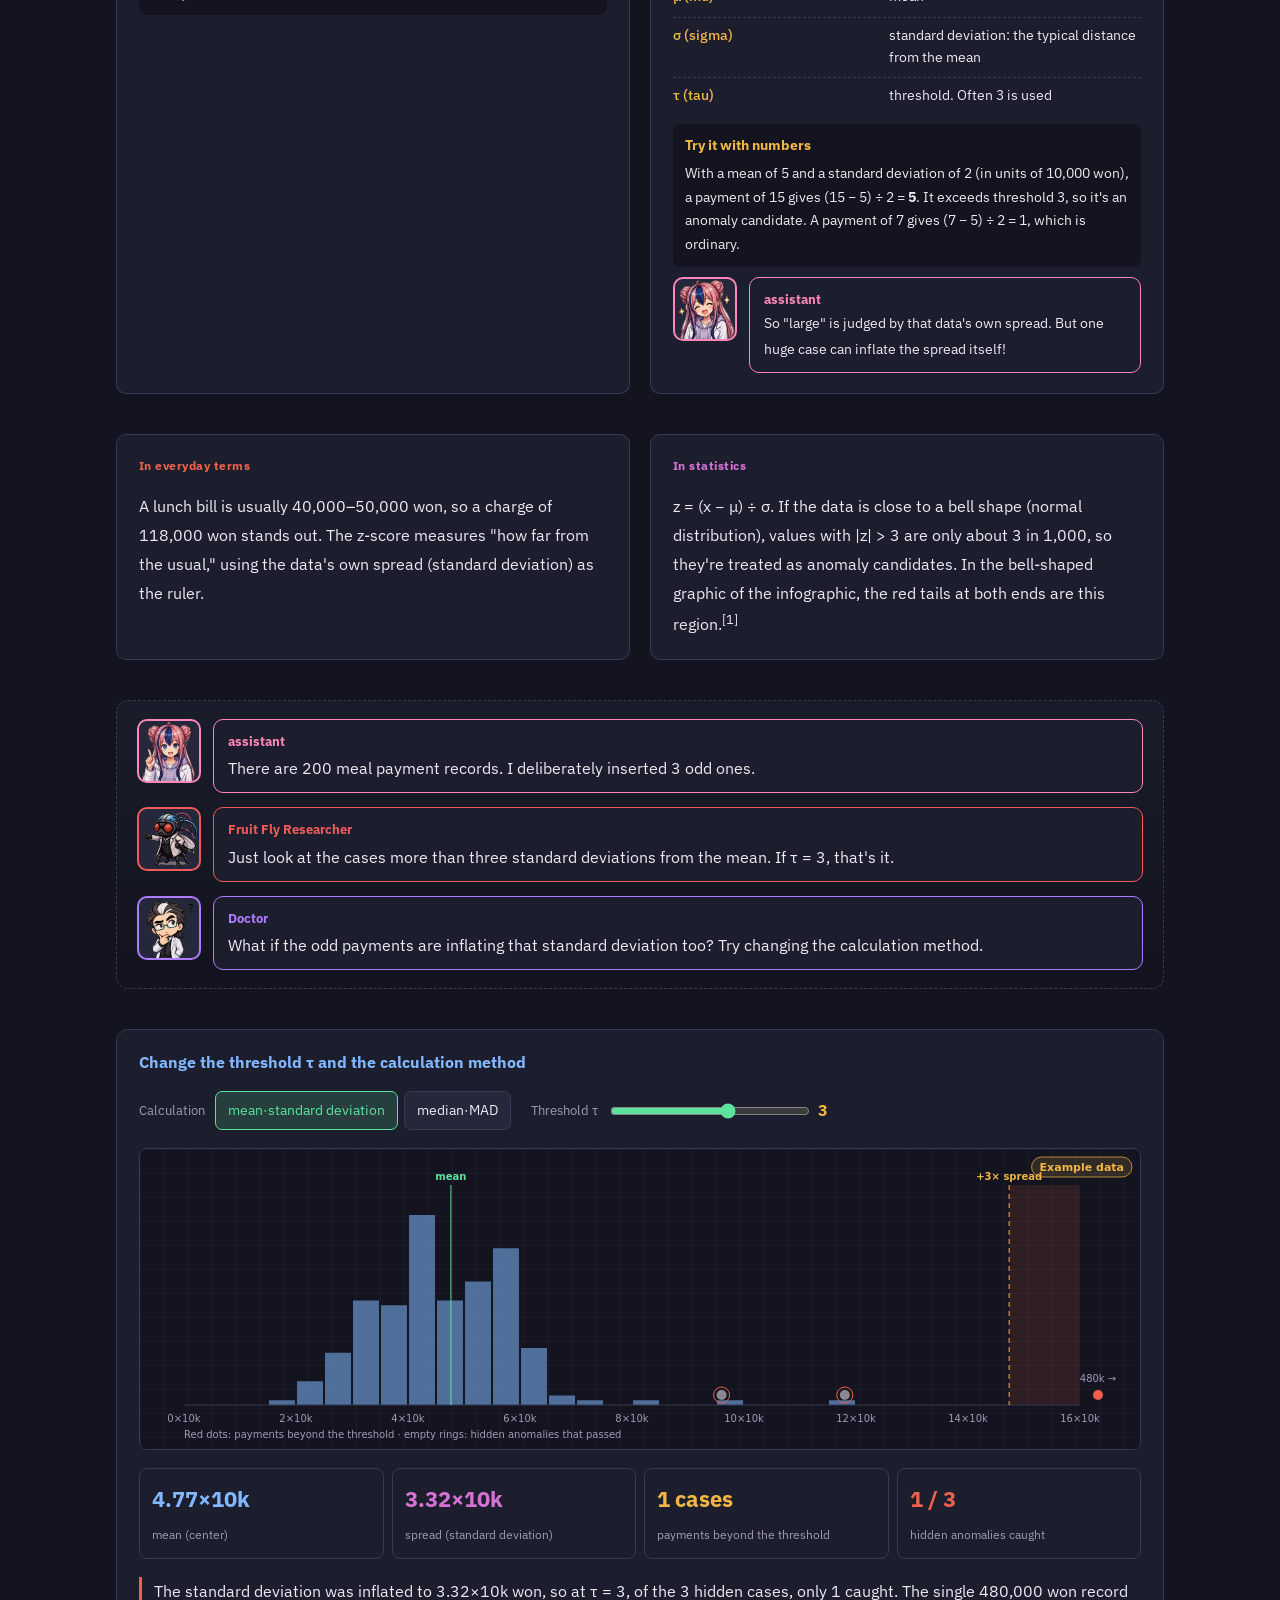
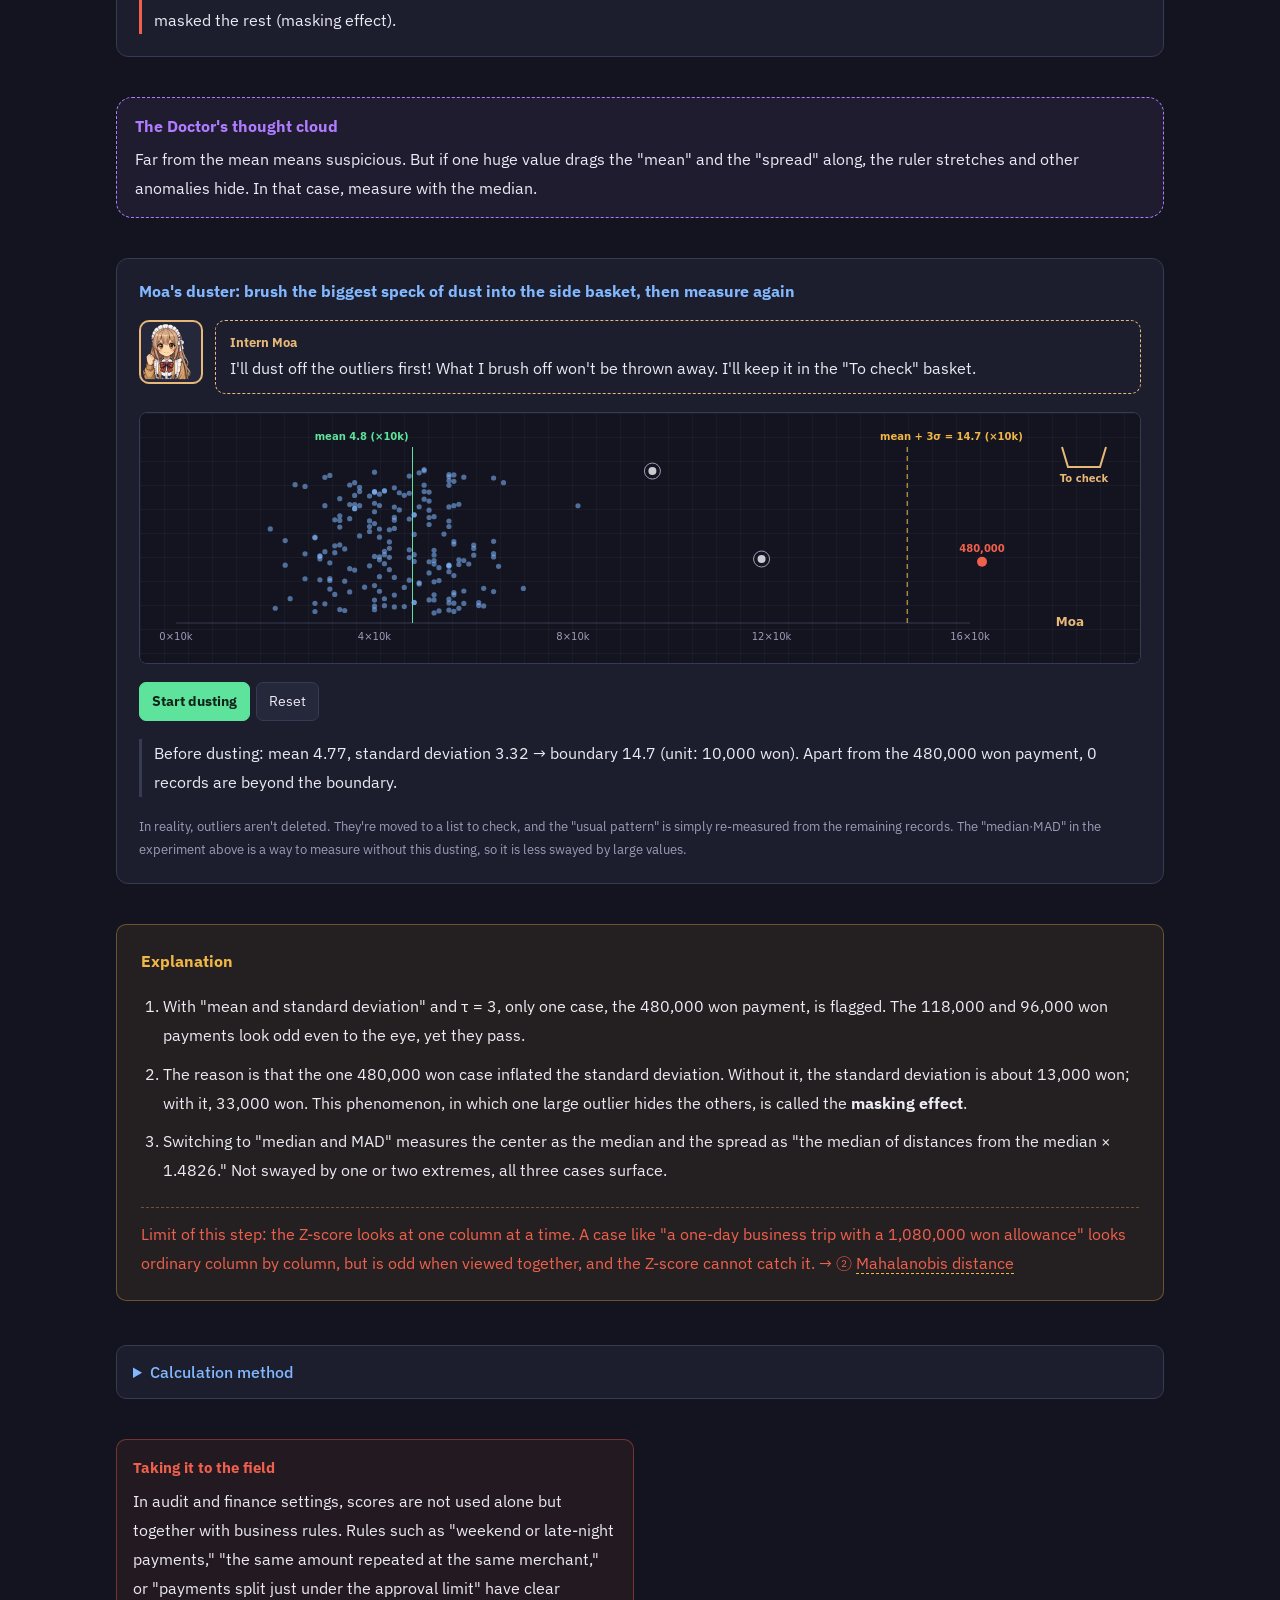
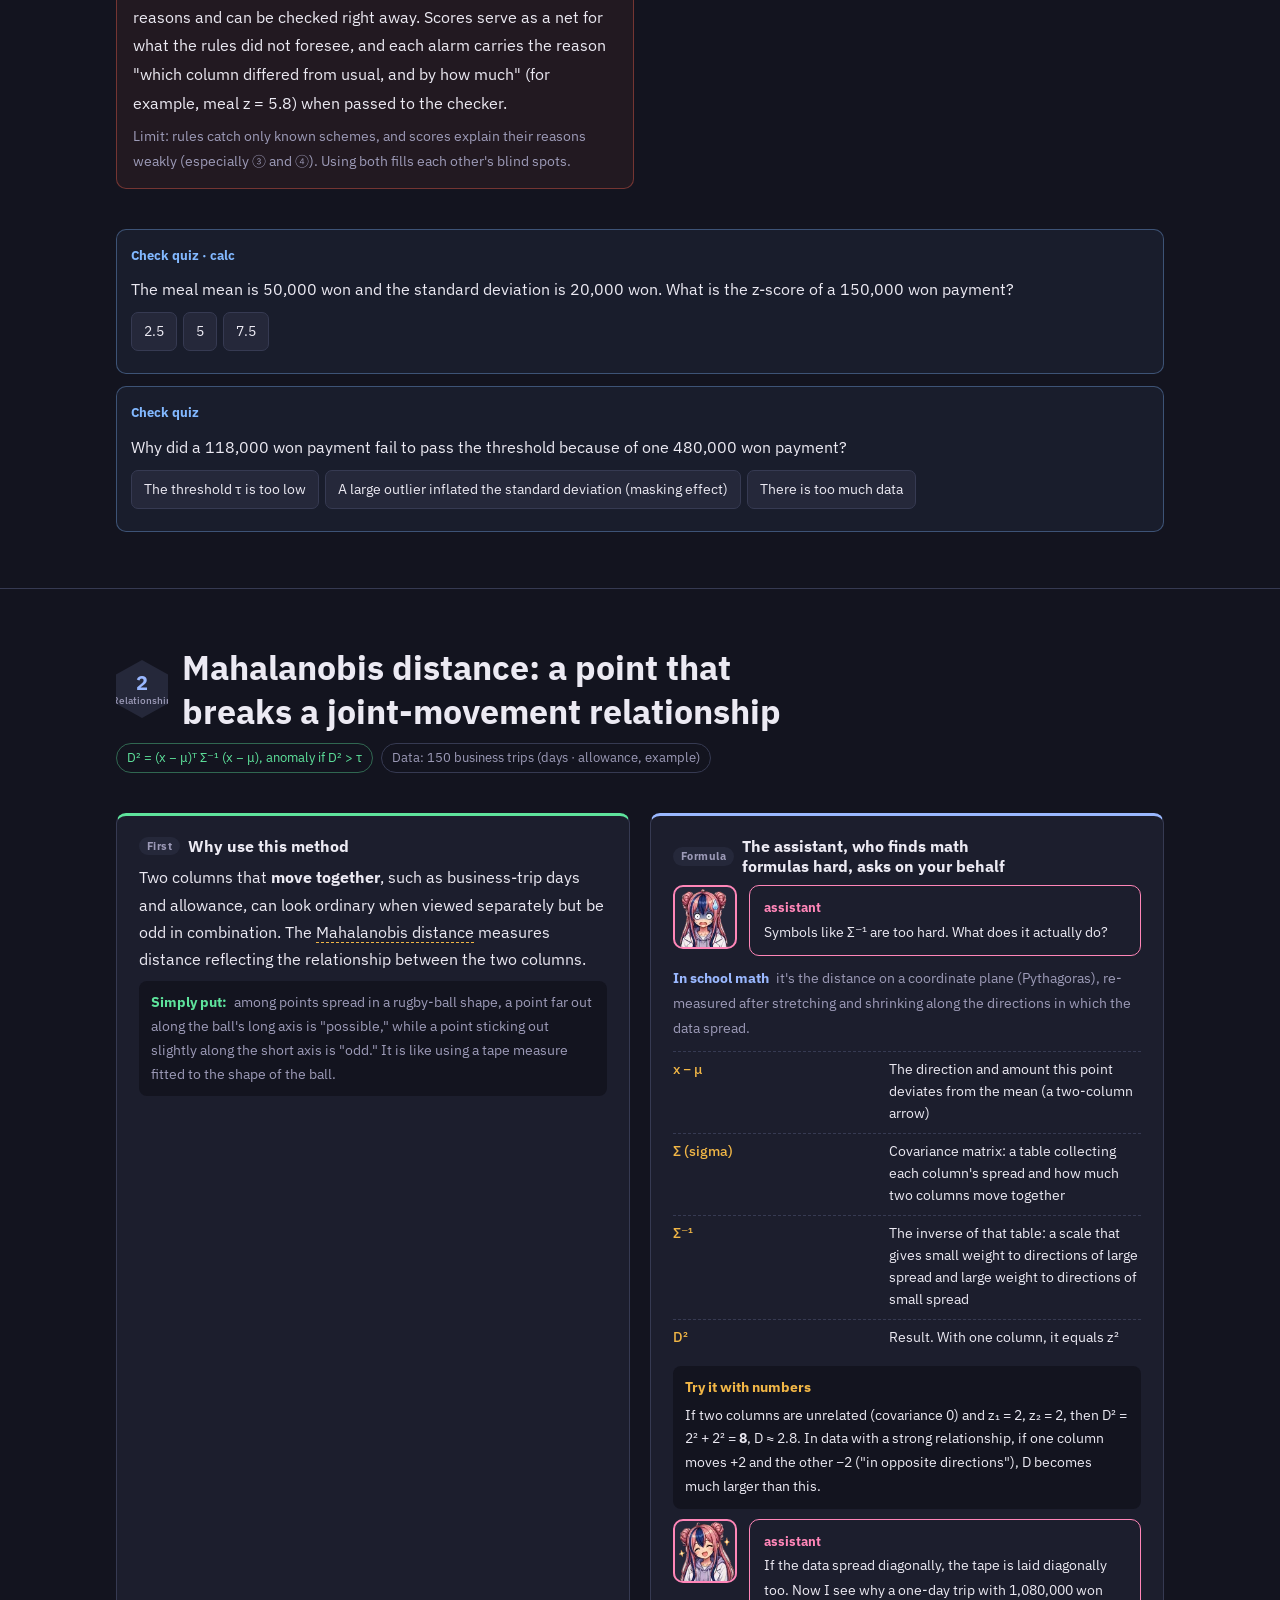
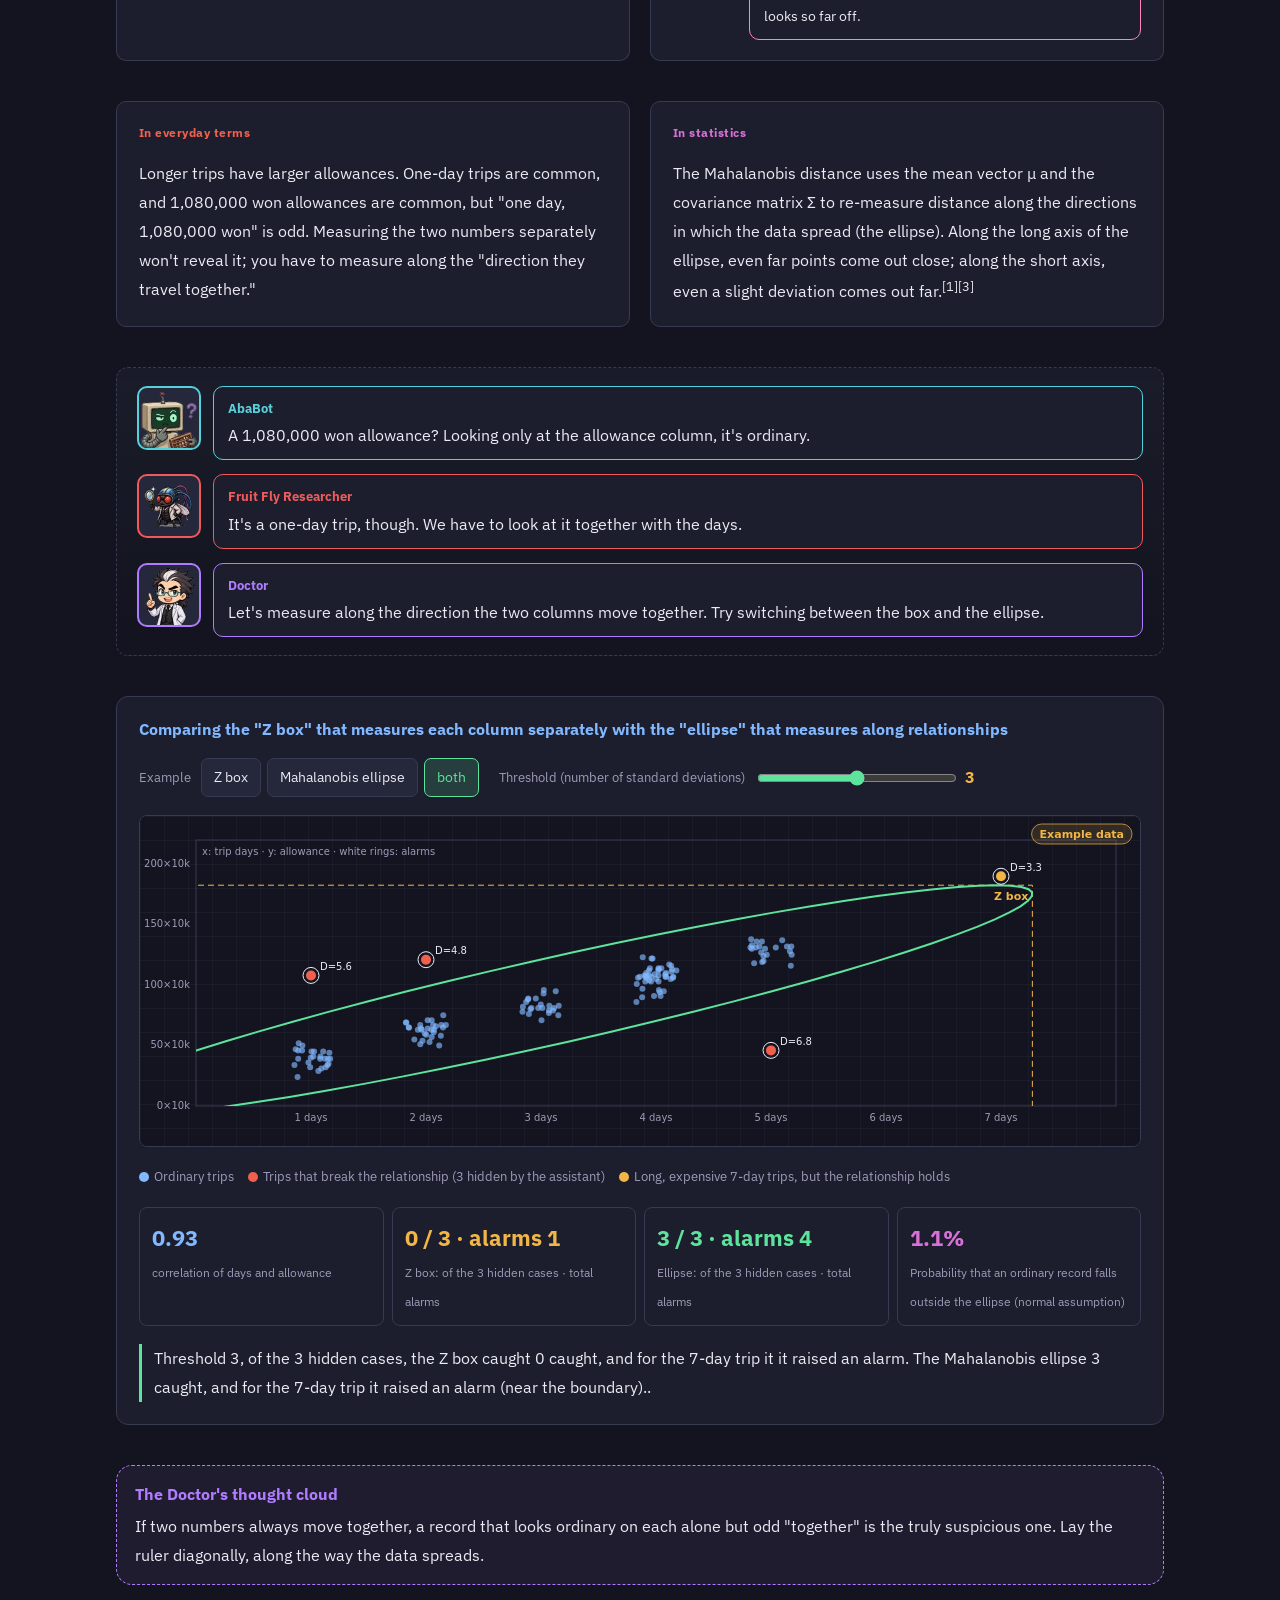
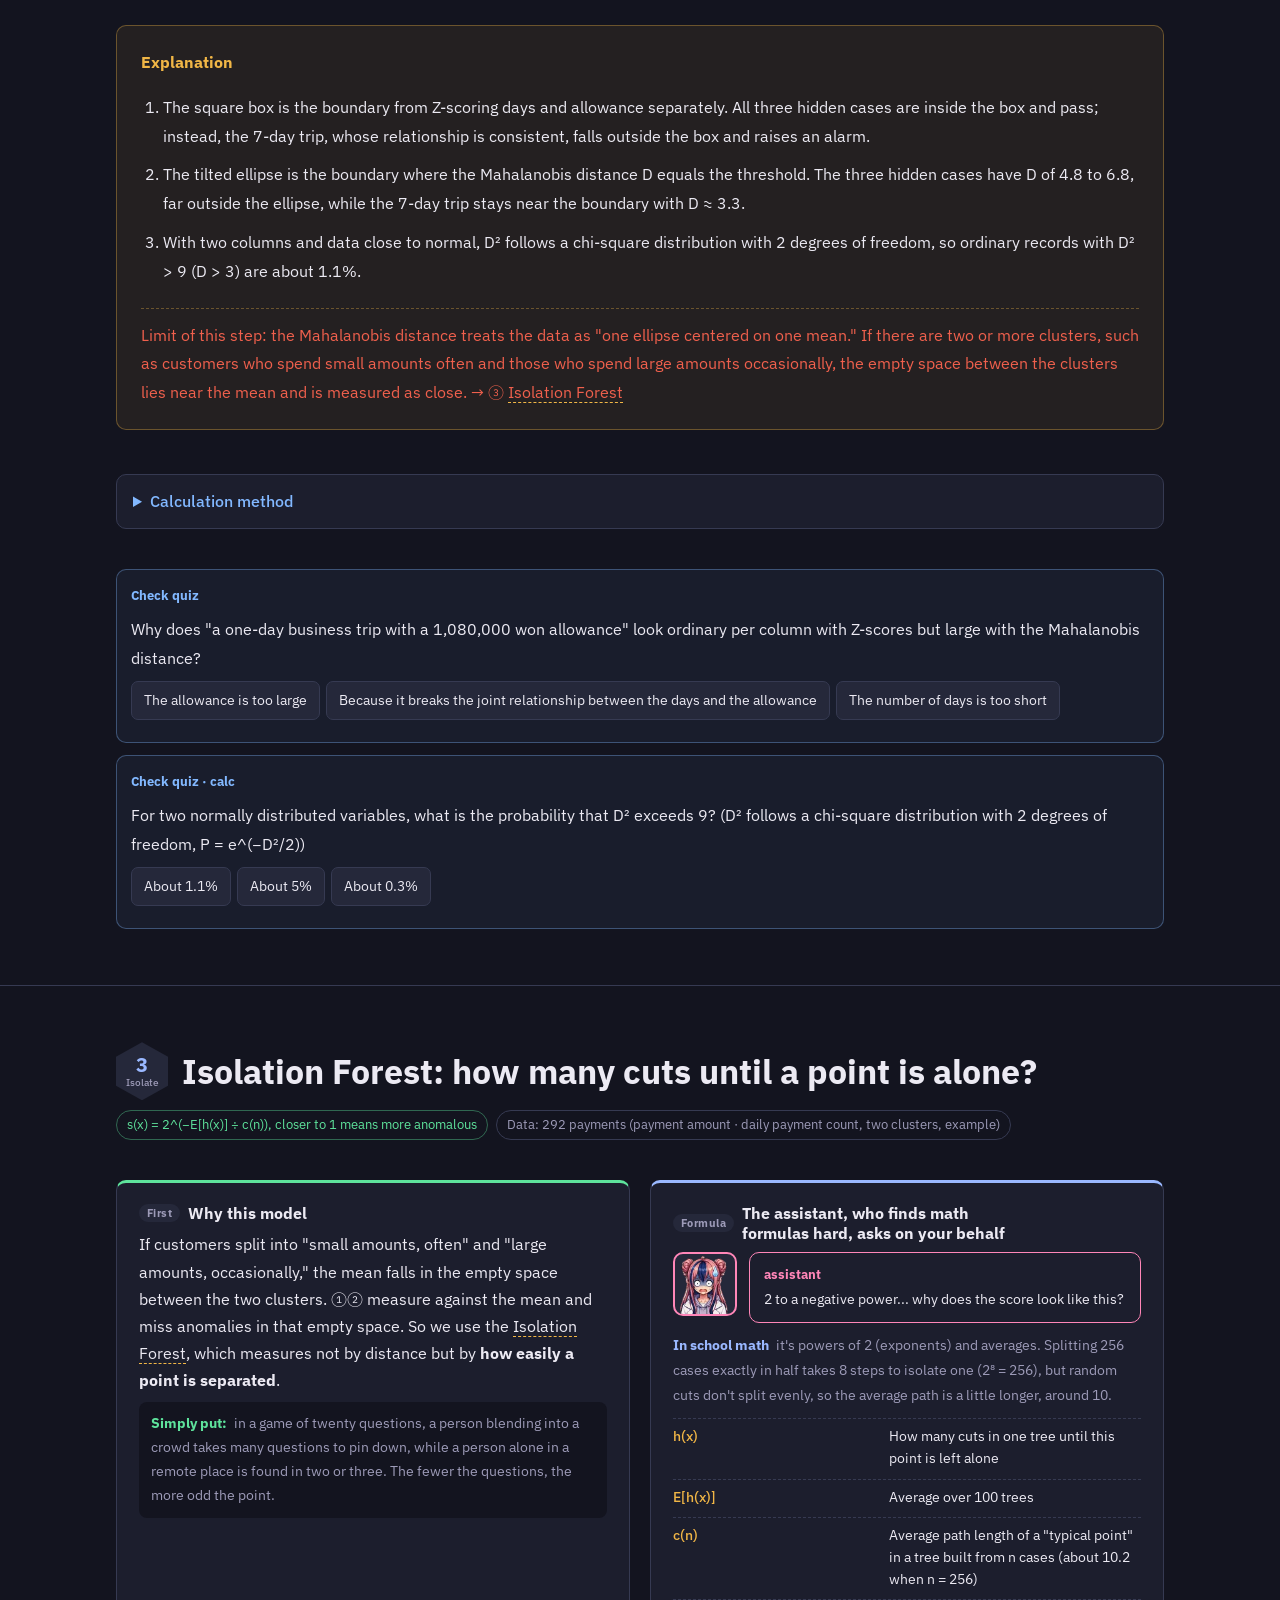
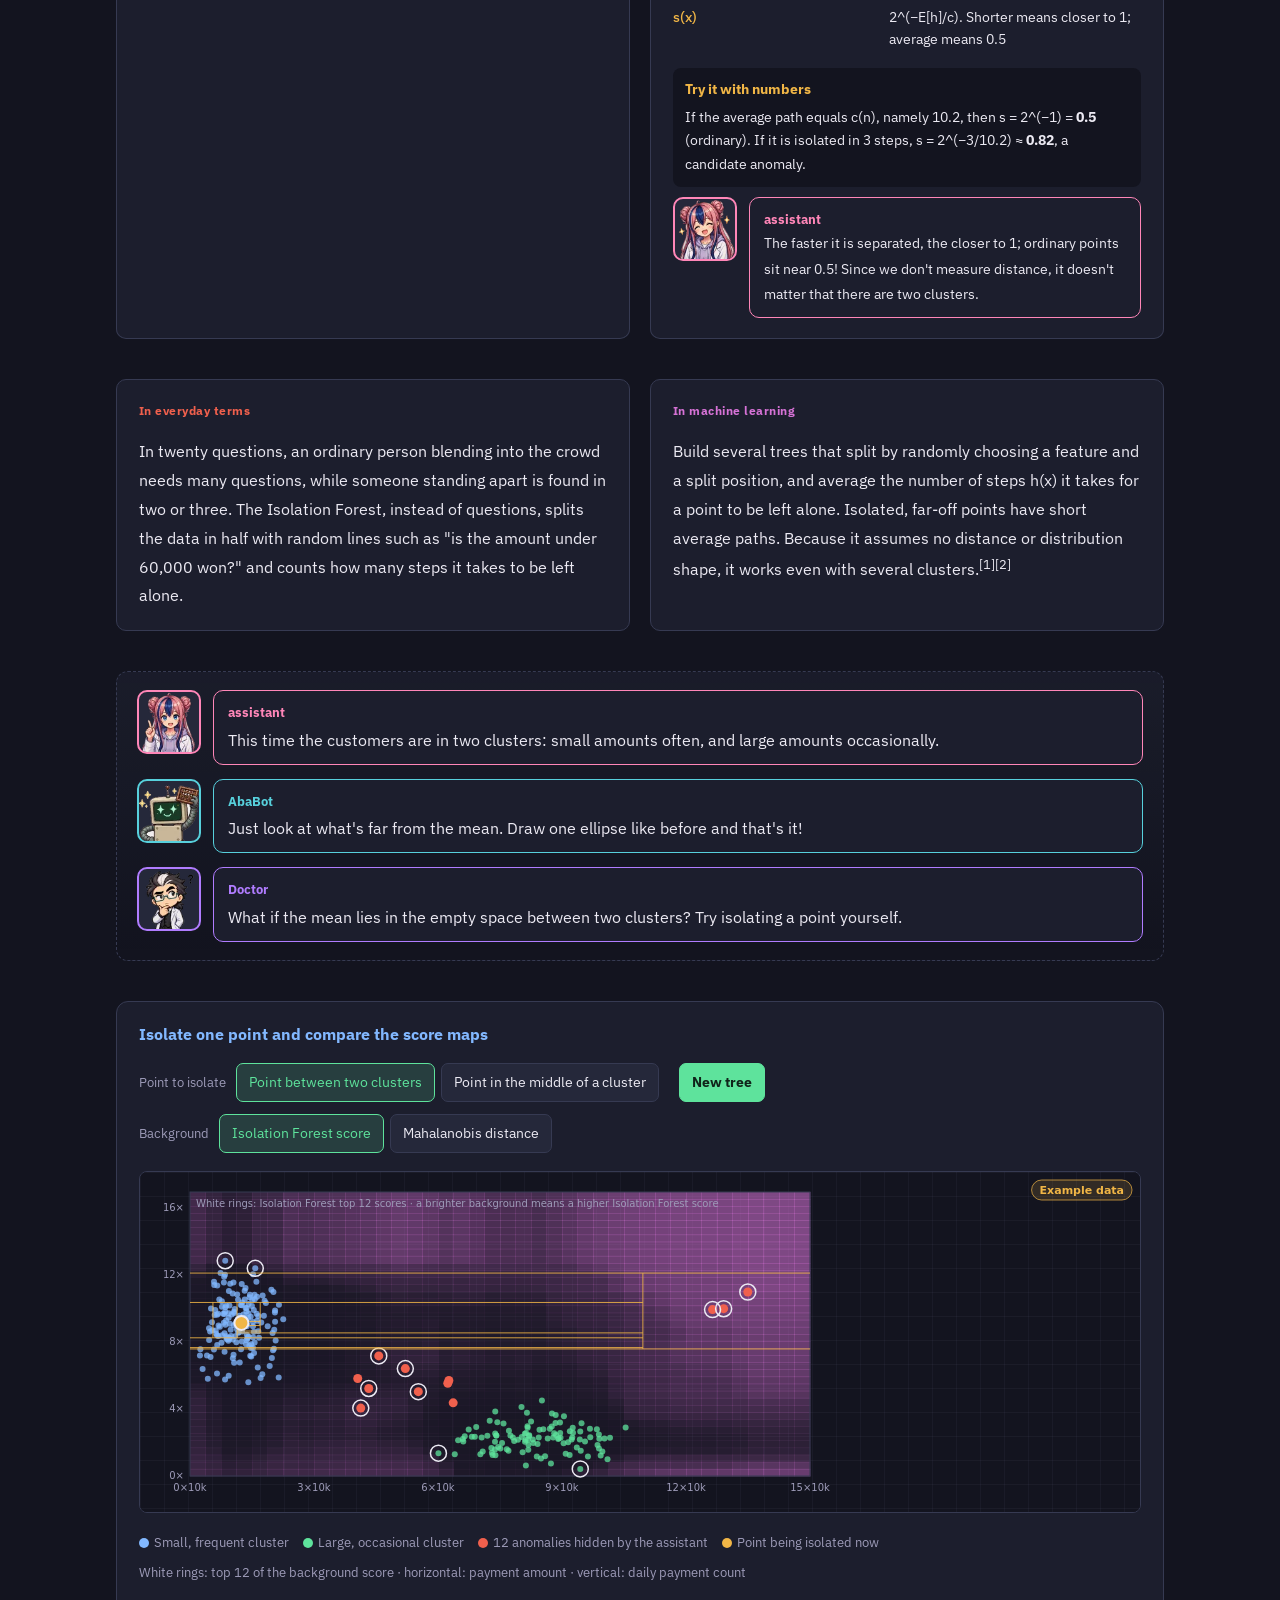
==== commit 467cd06c: "v2.0: 독립 연구실 해설로 다시 쓰기 — 인턴 시아·모아, 미공개 X1~X3 등장 - 원본을 src/로 독립(다른 강의 시리즈 조립기·용어 없이 단독 빌드) - 인턴 모아: 이" ====
--- a/index.en.html
+++ b/index.en.html
@@ -45,18 +45,18 @@
 <meta name="citation_title" content="Finding the One That Doesn't Fit: Five Tools for Anomaly Detection">
 <meta name="citation_author" content="Ahn Sangsun">
 <meta name="citation_publication_date" content="2026/11/09">
-<meta name="dc.title" content="Finding the One That Doesn't Fit: Five Tools for Anomaly Detection"><meta name="dc.creator" content="Ahn Sangsun"><meta name="dc.language" content="ko"><meta name="dc.date" content="2026-11-09">
+<meta name="dc.title" content="Finding the One That Doesn't Fit: Five Tools for Anomaly Detection"><meta name="dc.creator" content="Ahn Sangsun"><meta name="dc.language" content="ko"><meta name="dc.date" content="2026-11-11">
 <meta property="og:type" content="article"><meta property="og:title" content="Finding the One That Doesn't Fit: Five Tools for Anomaly Detection"><meta property="og:description" content="Anomaly Detection Lab. Run the z-score, Mahalanobis distance, Isolation Forest, autoencoder reconstruction error, and threshold setting yourself, using corporate card, business trip expense, payment, and store visitor examples."><meta property="og:url" content="https://adminmrobo.github.io/Anomaly_detection_tatics/index.html"><meta property="og:image" content="https://adminmrobo.github.io/Anomaly_detection_tatics/img/og.jpg"><meta name="twitter:card" content="summary_large_image">
 <link rel="icon" href="data:image/svg+xml,%3Csvg xmlns='http://www.w3.org/2000/svg' viewBox='0 0 16 16'%3E%3Cpath d='M8 0l7 4v8l-7 4-7-4V4z' fill='%239ab8ff'/%3E%3C/svg%3E">
 <link rel="preconnect" href="https://fonts.googleapis.com"><link rel="stylesheet" href="https://fonts.googleapis.com/css2?family=IBM+Plex+Sans+KR:wght@400;500;700&display=swap">
 <style>
-/* 밤의 연구실 + 형광 현미경 (ai-lab-explainer 디자인 시스템). 시리즈: 이상 탐지 연구실 */
+/* 밤의 연구실 + 형광 현미경 (ai-lab-explainer 1.12 디자인 시스템). 이상 탐지 연구실 */
 /* 밤의 연구실 + 형광 현미경 (ai-lab-explainer 디자인 시스템, 어두운 단일 테마). 주제 강조색: 시퀀스 #9ab8ff */
 :root{
   --bg:#13141f; --panel:#1c1e2d; --panel2:#25283a; --rule:#363a52;
   --text:#eceaf3; --muted:#9d9bb8;
   --stain:#d672d6; --gfp:#5ee39c; --eye:#f0604d; --amber:#f1b646; --info:#82b8ff; --seq:#9ab8ff;
-  --c-doc:#b07cff; --c-asst:#ff86b8; --c-fly:#ef5b5b; --c-robo:#57d0dc;
+  --c-doc:#b07cff; --c-asst:#ff86b8; --c-fly:#ef5b5b; --c-robo:#57d0dc; --c-sia:#c7c9d9; --c-moa:#e8b878; --c-x:#a58cff;
   --a0:#f0604d; --a1:#82b8ff; --a2:#5ee39c; --a3:#d672d6;
   --font:"IBM Plex Sans KR","Apple SD Gothic Neo","Malgun Gothic","Noto Sans KR",system-ui,sans-serif;
   color-scheme:dark;
@@ -188,6 +188,9 @@
 .say[data-who=asst] img.who,.say[data-who=asst]>div{border-color:var(--c-asst)}.say[data-who=asst] .name{color:var(--c-asst)}
 .say[data-who=fly] img.who,.say[data-who=fly]>div{border-color:var(--c-fly)}.say[data-who=fly] .name{color:var(--c-fly)}
 .say[data-who=robo] img.who,.say[data-who=robo]>div{border-color:var(--c-robo)}.say[data-who=robo] .name{color:var(--c-robo)}
+.say[data-who=sia] img.who,.say[data-who=sia]>div{border-color:var(--c-sia)}.say[data-who=sia] .name{color:var(--c-sia)}
+.say[data-who=moa] img.who,.say[data-who=moa]>div{border-color:var(--c-moa)}.say[data-who=moa] .name{color:var(--c-moa)}
+.say.intern>div{border-style:dashed}
 @media (max-width:520px){.say img.who{width:52px;height:52px}}
 
 .cast{display:grid;grid-template-columns:repeat(4,minmax(0,1fr));gap:12px}
@@ -378,6 +381,19 @@
 .myth p{margin:6px 0 0}
 .origin{border-left:3px solid var(--info);padding:6px 0 6px 14px;color:var(--muted);font-size:14px}
 
+/* 인턴·미공개 식구 (캐릭터 팩 1.4) */
+.cast{grid-template-columns:repeat(3,minmax(0,1fr))}
+@media (max-width:860px){.cast{grid-template-columns:repeat(2,minmax(0,1fr))}}
+.cast>div.intern{border-style:dashed}
+.xbox{display:flex;flex-direction:column;gap:10px;align-items:flex-start}
+.xroster{background:#e9e6f4;color:#1b1c29;border-radius:12px;padding:16px;display:grid;grid-template-columns:repeat(3,minmax(0,1fr));gap:12px;width:100%}
+.xroster>div{display:flex;flex-direction:column;align-items:center;gap:4px}
+.xroster img{width:96px;height:96px;object-fit:contain}
+.xroster b{color:#5b46c9}
+.xroster span{color:#4a4860;font-size:14px}
+.xroster p{grid-column:1/-1;margin:0;font-size:14px;color:#3c3a52}
+.arena{display:flex;flex-direction:column;gap:6px}
+
 </style>
 <link rel="alternate" hreflang="ko" href="index.html"><link rel="alternate" hreflang="en" href="index.en.html"><link rel="alternate" hreflang="zh-CN" href="index.zh.html"><link rel="alternate" hreflang="ja" href="index.ja.html"><link rel="alternate" hreflang="uz" href="index.uz.html"><link rel="alternate" hreflang="ru" href="index.ru.html"><link rel="alternate" hreflang="vi" href="index.vi.html"><link rel="alternate" hreflang="x-default" href="index.html"><link rel="stylesheet" href="https://fonts.googleapis.com/css2?family=IBM+Plex+Sans:wght@400;500;700&display=swap"><style data-i18n-font>body,button,input,select,textarea{font-family:"IBM Plex Sans","IBM Plex Sans KR",system-ui,sans-serif}</style>
 </head>
@@ -389,7 +405,7 @@
   <div class="links"><a href="#story">Story</a><a href="#why">Why</a><a href="#big">Big picture</a><a href="#lv1">① z-score</a><a href="#lv2">② Mahalanobis</a><a href="#lv3">③ Isolation Forest</a><a href="#lv4">④ Reconstruction error</a><a href="#lv5">⑤ Threshold</a><a href="#duel">Showdown</a><a href="#sum">Summary</a><a href="#myth">Myths</a><a href="#code">Code</a><a href="#kg">Knowledge index</a><a href="#export">Bundle</a></div>
 </div></nav>
 <!-- lab-cover -->
-<header class="cover" id="cover" data-img="cover_wS1" data-alt="네 캐릭터가 밤의 연구실에서 수많은 초록 점 사이에 홀로 붉게 빛나는 점 하나를 돋보기와 주판으로 살피는 표지" role="img" aria-label="At night in the lab, four characters examine, with a magnifying glass and an abacus, a single red-glowing dot among many green dots. Cover image."><div class="fallback" aria-hidden="true"><img data-who="fly" data-mood="point" alt="" style="transform:scaleX(-1)"><img data-who="doc" data-mood="front" alt=""><span class="prop">🔎</span><img data-who="asst" data-mood="smile" alt=""><img data-who="robo" data-mood="coin" alt=""></div><span class="cover-chip">Anomaly Detection Lab · Five Tools</span></header>
+<header class="cover" id="cover" data-img="cover_anomaly" data-alt="네 캐릭터가 밤의 연구실에서 수많은 초록 점 사이에 홀로 붉게 빛나는 점 하나를 돋보기와 주판으로 살피는 표지" role="img" aria-label="Lab members examine, with a magnifying glass and an abacus, a single red dot glowing among many green dots in the night lab."><div class="fallback" aria-hidden="true"><img data-who="fly" data-mood="point" alt="" style="transform:scaleX(-1)"><img data-who="doc" data-mood="front" alt=""><span class="prop">🔎</span><img data-who="asst" data-mood="smile" alt=""><img data-who="robo" data-mood="coin" alt=""></div><span class="cover-chip">Anomaly Detection Lab · Five Tools</span></header>
 <!-- /lab-cover -->
 <header class="hero" id="hero">
   <div class="wrap hero-grid">
@@ -408,7 +424,7 @@
       </div>
     </div>
     <div class="pixelart">
-      <div class="hero-stage" data-img="sc_wS1_hero"><canvas id="heroArt" aria-label="Night in the lab. Among a cluster of green dots, one dot ringed in red blinks."></canvas>
+      <div class="hero-stage" data-img="sc_anomaly_hero"><canvas id="heroArt" aria-label="Night in the lab. Among a cluster of green dots, one dot ringed in red blinks."></canvas>
         <div class="crew" aria-hidden="true"><img class="flip" data-who="fly" data-mood="magnify" alt=""><img data-who="doc" data-mood="think" alt=""><img data-who="asst" data-mood="smile" alt=""><img data-who="robo" data-mood="coin" alt=""></div></div>
     </div>
   </div>
@@ -431,6 +447,18 @@
     <div><img data-who="asst" data-mood="smile" data-img="asst_smile" alt="" aria-hidden="true"><b style="color:var(--c-asst)">the Assistant (Haru)</b><p class="muted">Creates the sample data and counts the flagged cases.</p></div>
     <div><img data-who="fly" data-mood="clip" data-img="fly_clip" alt="" aria-hidden="true"><b style="color:var(--c-fly)">Fruit Fly Researcher</b><p class="muted">The Z-score section. I think a simple ruler is enough.</p></div>
     <div><img data-who="robo" data-mood="smile" data-img="robo_smile" alt="" aria-hidden="true"><b style="color:var(--c-robo)">AbaBot</b><p class="muted">The Isolation Forest section. I plant lots of trees.</p></div>
+    <div class="intern"><img data-who="sia" data-mood="smile" data-img="sia_smile" alt="" aria-hidden="true"><b style="color:var(--c-sia)">Intern Sia</b><p class="muted">Quiet and meticulous. Sorts out the order, and raises the starting flag in a Showdown. When focus slips, she dozes off too.</p></div>
+    <div class="intern"><img data-who="moa" data-mood="smile" data-img="moa_smile" alt="" aria-hidden="true"><b style="color:var(--c-moa)">Intern Moa</b><p class="muted">Kind and smiles often. Brings tea and gathers the check results. Signature move: outlier dusting.</p></div>
+  </div>
+  <p class="muted" style="font-size:14px">The two interns neither announce numbers nor judge who wins. Numbers are the assistant's job; verdicts are the Doctor's.</p>
+  <div class="xbox">
+    <button class="bt" type="button" id="xBtn" aria-expanded="false" aria-controls="xRoster">Show lab members not yet introduced</button>
+    <div class="xroster" id="xRoster" hidden>
+      <div><img data-who="x1" data-mood="hint" data-img="x1_hint" alt="Silhouette of lab member X1, whose name has not yet been revealed"><b>X1</b><span>(…)</span></div>
+      <div><img data-who="x2" data-mood="hint" data-img="x2_hint" alt="Silhouette of lab member X2, whose name has not yet been revealed"><b>X2</b><span>(sparkle)</span></div>
+      <div><img data-who="x3" data-mood="hint" data-img="x3_hint" alt="Silhouette of lab member X3, whose name has not yet been revealed"><b>X3</b><span>(…!)</span></div>
+      <p>These are lab members whose names and faces have not yet been revealed. On this page they sit briefly in the Showdown stands (the "Show stands" button in the Showdown).</p>
+    </div>
   </div>
   <p class="lead">Hover over words with the yellow dotted underline to see their meaning. All experiment data are examples made to show concepts. Because the assistant pre-marked the "true anomalies," the tools' hit counts can be counted. In reality, this marking usually doesn't exist.</p>
   <p class="origin">The backbone of this page is the infographic 「Anomaly Detection Mathematics」 (author unknown)<sup>[1]</sup> shared on social media. We swapped the order of panels 3 (autoencoder) and 4 (Isolation Forest) so the page climbs in this order: "one column → two columns → several groups → many-column patterns → decision." We also added the conditions for use and the limits of each panel, which the picture didn't have.</p>
@@ -446,6 +474,7 @@
       <tr><td><b>A 40,000 won payment made 5 times in a day</b><br><span class="muted" style="font-size:13px">→ ③ Isolation Forest</span></td><td>Neither a "small and frequent" customer nor a "large and occasional" one, but somewhere in between</td></tr>
       <tr><td><b>A weekday with 0 dinner guests</b><br><span class="muted" style="font-size:13px">→ ④ reconstruction error</span></td><td>Each hour looks ordinary, but the shape of the day's graph is different</td></tr>
     </tbody></table></div>
+  <div class="say intern" data-who="moa"><img class="who" data-who="moa" data-mood="tea" data-img="moa_tea" alt="" aria-hidden="true"><div><b class="name">Intern Moa</b><p>Enjoy with a cup of tea. The four cases are each odd for different reasons, so I've arranged them in the order of the panels that hold the cards.</p></div></div>
   <div class="cloud"><b>The Doctor's thought cloud</b><p>"Odd" comes in kinds: sticking out alone, mismatched pairs, belonging nowhere, a different shape. Each kind has its own ruler. And after measuring, you have to decide "from what score to start looking" (box ⑤).</p></div>
 </div></section>
 
@@ -464,7 +493,7 @@
   <div class="flowchips" aria-label="Anomaly detection flow"><span>① Z-score: one column</span><i>→</i><span>② Mahalanobis: relationships between columns</span><i>→</i><span>③ Isolation Forest: several clusters</span><i>→</i><span>④ Reconstruction error: patterns across many columns</span><i>→</i><span class="lim">⑤ Threshold: score to decision</span></div>
   <div class="pair">
     <div><div class="tag fly">In everyday terms</div><p>It's like an accountant flipping through a pile of receipts and setting aside one that looks odd. The accountant holds a picture of "usual" in mind and pulls out whatever differs from it.</p></div>
-    <div><div class="tag nn">In data science</div><p>①–④ are all different ways to compute an <b>anomaly score</b> (how different from usual) for each record. A score alone decides nothing; only records passing the threshold in ⑤ become "to check." The core summary in the infographic follows the same structure.<sup>[1]</sup></p></div>
+    <div><div class="tag nn">In anomaly detection,</div><p>①–④ are all different ways to compute an <b>anomaly score</b> (how different from usual) for each record. A score alone decides nothing; only records passing the threshold in ⑤ become "to check." The core summary in the infographic follows the same structure.<sup>[1]</sup></p></div>
   </div>
 </div></section>
 
@@ -491,6 +520,14 @@
     <div class="insight" id="ins1" aria-live="polite"></div>
   </section>
   <div class="cloud"><b>The Doctor's thought cloud</b><p>Far from the mean means suspicious. But if one huge value drags the "mean" and the "spread" along, the ruler stretches and other anomalies hide. In that case, measure with the median.</p></div>
+  <section class="panel dust" aria-label="Moa's duster experiment">
+    <h3>Moa's duster: brush the biggest speck of dust into the side basket, then measure again</h3>
+    <div class="say intern" data-who="moa"><img class="who" data-who="moa" data-mood="cheer" data-img="moa_cheer" alt="" aria-hidden="true"><div><b class="name">Intern Moa</b><p>I'll dust off the outliers first! What I brush off won't be thrown away. I'll keep it in the "To check" basket.</p></div></div>
+    <div class="cwrap"><canvas id="cDust" aria-label="200 meal payments plotted as dots along a horizontal line. When Intern Moa on the right swings her duster, the largest dot (480,000 won) flies into the basket, and the mean and the boundary are recalculated and move to the left"></canvas></div>
+    <div class="ctrl"><div class="group"><button class="bt primary" type="button" id="dustGo">Start dusting</button><button class="bt" type="button" id="dustReset">Reset</button></div></div>
+    <div class="insight" id="insDust" aria-live="polite"></div>
+    <p class="muted" style="font-size:13px">In reality, outliers aren't deleted. They're moved to a list to check, and the "usual pattern" is simply re-measured from the remaining records. The "median·MAD" in the experiment above is a way to measure without this dusting, so it is less swayed by large values.</p>
+  </section>
   <div class="explain"><h4>Explanation</h4><ol>
     <li>With "mean and standard deviation" and τ = 3, only one case, the 480,000 won payment, is flagged. The 118,000 and 96,000 won payments look odd even to the eye, yet they pass.</li>
     <li>The reason is that the one 480,000 won case inflated the standard deviation. Without it, the standard deviation is about 13,000 won; with it, 33,000 won. This phenomenon, in which one large outlier hides the others, is called the <b>masking effect</b>.</li>
@@ -630,7 +667,7 @@
   <div class="easy" aria-label="Easy walkthrough"><div class="ez-why"><h3 class="ez-h"><span class="ez-k">First</span>Why use this method</h3><p>①–④ only give scores. Considering how many cases the audit team can look at in a day and the loss from missing one, <b>you must draw the line for "from what score on to check"</b> to make it a working task.</p><p class="ez-like"><b>Simply put:</b> drawing a passing mark. Raise the line and those who pass are certain, but some who narrowly miss are lost; lower it and the reverse happens.</p></div><div class="ez-math"><h3 class="ez-h"><span class="ez-k">Formula</span>The assistant, who finds math formulas hard, asks on your behalf</h3><div class="say ez-say ez-q" data-who="asst"><img class="who" data-who="asst" data-mood="shock" data-img="asst_shock" alt="" aria-hidden="true"><div><b class="name">assistant</b><p>Once the scores are produced, isn't that the end? Can't the line be drawn anywhere?</p></div></div><p class="ez-school"><b>In school math</b> it's percentiles and mean + k × standard deviation.</p><dl class="ez-pieces"><div><dt>τ</dt><dd>Threshold: alarm at or above this score</dd></div><div><dt>top p%</dt><dd>Only the top p% of scores, in descending order, raise an alarm</dd></div><div><dt>mean + kσ</dt><dd>k standard deviations above the mean of the scores</dd></div><div><dt>Validation data</dt><dd>Partial records where people checked and attached the true answer. The threshold is chosen here</dd></div></dl><div class="ez-try"><b>Try it with numbers</b><p>If 10 of 15 alarms are true anomalies, and 10 of the 11 true anomalies were caught, then precision = 10 ÷ 15 ≈ <b>67%</b> and recall = 10 ÷ 11 ≈ <b>91%</b>.</p></div><div class="say ez-say ez-c" data-who="asst"><img class="who" data-who="asst" data-mood="spark" data-img="asst_spark" alt="" aria-hidden="true"><div><b class="name">assistant</b><p>Depending on where the line is drawn, the number of misses and wasted checks changes. So in the end, money and staff decide.</p></div></div></div></div>
   <div class="pair">
     <div><div class="tag fly">In everyday terms</div><p>Even after getting the exam scores, you must separately decide "from what score is a pass." Raise the passing mark and the passers are certain but some narrow misses are lost; lower it and the reverse happens.</p></div>
-    <div><div class="tag nn">In data science</div><p>The infographic lists three common methods: flag the top few percent of scores (e.g., 1 to 5%) as anomalies, flag scores above mean + kσ (e.g., k = 3), or on validation data with known answers, take the point where a metric such as F1 is best as the threshold.<sup>[1]</sup> I added a fourth method that brings in business cost.</p></div>
+    <div><div class="tag nn">In anomaly detection,</div><p>The infographic lists three common methods: flag the top few percent of scores (e.g., 1 to 5%) as anomalies, flag scores above mean + kσ (e.g., k = 3), or on validation data with known answers, take the point where a metric such as F1 is best as the threshold.<sup>[1]</sup> I added a fourth method that brings in business cost.</p></div>
   </div>
   <div class="dialog lvtalk" aria-label="Lab conversation"><div class="say" data-who="robo"><img class="who" data-who="robo" data-mood="calc" data-img="robo_calc" alt="" aria-hidden="true"><div><b class="name">AbaBot</b><p>All the scores are out! Now let's raise an alarm for everything above 0.5.</p></div></div><div class="say" data-who="asst"><img class="who" data-who="asst" data-mood="shock" data-img="asst_shock" alt="" aria-hidden="true"><div><b class="name">assistant</b><p>Then that's dozens a day. The audit team can't check them all.</p></div></div><div class="say" data-who="doc"><img class="who" data-who="doc" data-mood="board" data-img="doc_board" alt="" aria-hidden="true"><div><b class="name">Doctor</b><p>The threshold comes out differently for each method. Compare test-data performance while switching methods.</p></div></div></div>
   <section class="panel" aria-label="Threshold experiment">
@@ -645,6 +682,7 @@
     <div class="insight" id="ins5" aria-live="polite"></div>
   </section>
   <div class="cloud"><b>The Doctor's thought cloud</b><p>A score only lines things up in order. How many to look at is decided by the staff you have to look and the loss when you miss one.</p></div>
+  <div class="say intern" data-who="moa"><img class="who" data-who="moa" data-mood="report" data-img="moa_report" alt="" aria-hidden="true"><div><b class="name">Intern Moa</b><p>I'll gather the results of checking alarms for you. The more "It was real" and "It was normal" entries pile up, the more validation data we have to reset the threshold.</p></div></div>
   <div class="explain"><h4>Explanation</h4><ol>
     <li>The scores were computed with Isolation Forest, the same as in panel ③, and the threshold was chosen on the 287 validation records only, then applied to the 287 test records. Scoring on the data you used to pick the threshold would inflate the results.</li>
     <li>"Top 1%" gives few alarms, so the checking burden is small, but it misses most of the real anomalies (about 4%). Lowering it to "mean + 1σ" catches nearly all of them, but alarms grow to dozens and false alarms pile up. Move k and p and watch the two numbers trade off.</li>
@@ -666,6 +704,9 @@
       <div class="mid">VS</div>
       <div class="side robo"><img data-who="robo" data-mood="coin" data-img="robo_coin" alt="" aria-hidden="true"><b style="color:var(--c-robo)">AbaBot · Isolation Forest (100 trees)</b><p>"I planted a hundred trees. Nowhere to hide."</p></div>
     </div>
+    <div class="arena"><canvas id="duelStage" aria-label="Showdown stage. In the center, Intern Sia raises the starting flag. Press &quot;Show stands&quot; and three silhouettes appear in the bright stands behind, cheering."></canvas>
+      <div class="ctrl" style="justify-content:center"><button class="bt" type="button" id="crowdBtn" aria-pressed="false">Show stands</button></div></div>
+    <div class="say intern" data-who="sia"><img class="who" data-who="sia" data-mood="signal" data-img="sia_signal" alt="" aria-hidden="true"><div><b class="name">Intern Sia</b><p>Are both sides ready? Press "Show result" and I'll raise the starting flag. The Doctor will make the verdict.</p></div></div>
     <div class="guess" role="group" aria-label="Predict first"><span class="glabel">Predict first</span><button class="bt" type="button" data-guess="F" aria-pressed="false" id="gF">I think the Fruit Fly will win</button><button class="bt" type="button" data-guess="R" aria-pressed="false" id="gR">I think AbaBot will win</button></div>
     <div style="display:flex;justify-content:center"><button class="bt primary reveal" type="button" id="reveal">See result</button></div>
     <div class="result">
@@ -681,6 +722,7 @@
 <!-- 정리 -->
 <section class="level" id="sum"><div class="wrap stack">
   <div class="lvhead"><h2>Summary: the five tools on one page</h2></div>
+  <div class="say intern" data-who="sia"><img class="who" data-who="sia" data-mood="guide" data-img="sia_guide" alt="" aria-hidden="true"><div><b class="name">Intern Sia</b><p>I'll go through them in order: one panel, relationships between panels, multiple clusters, shapes with many panels, and then the threshold. I've organized the table in that order.</p></div></div>
   <div class="tw"><table class="tb" aria-label="Comparing the five tools">
     <thead><tr><th>Tool</th><th>What it measures</th><th>Data it fits</th><th>Limit of this step</th></tr></thead>
     <tbody>
@@ -731,12 +773,13 @@
 <!-- 아웃트로 -->
 <section class="level" id="outro"><div class="wrap stack">
   <h2>Wrapping up the experiment</h2>
-  <figure class="scene" data-scene="sc_wS1_outro" hidden><img alt="AbaBot with both arms raised in front of an Isolation Forest tree model, the Fruit Fly Researcher covering their face with both hands, the assistant holding a scoreboard, and the Doctor nodding"></figure>
+  <figure class="scene" data-scene="sc_anomaly_outro" hidden><img alt="AbaBot raising both arms in front of an Isolation Forest tree model, the Fruit Fly Researcher covering its face with both hands, the Assistant holding a score board and the Doctor nodding, with Intern Sia dozing off and Intern Moa carrying a tray of tea cups in the background"></figure>
   <div class="dialog">
     <div class="say" data-who="doc"><img class="who" data-who="doc" data-mood="front" data-img="doc_front" alt="" aria-hidden="true"><div><b class="name">Doctor</b><p>Today we confirmed three things.</p><ul style="margin:4px 0 0;padding-left:20px"><li>Anomaly detection has two steps: making the score and setting the threshold.</li><li>Choose the tool by the shape of the data. One column → Z; relationships → Mahalanobis; several clusters → Isolation Forest; patterns → reconstruction error.</li><li>The threshold is set by the staff available to check and the loss when a case is missed.</li></ul></div></div>
     <div class="say" data-who="robo"><img class="who" data-who="robo" data-mood="happy" data-img="robo_happy" alt="" aria-hidden="true"><div><b class="name">AbaBot</b><p>The forest found the ones hidden between the clusters. A hundred trees, worth the cost.</p></div></div>
     <div class="say" data-who="fly"><img class="who" data-who="fly" data-mood="cry" data-img="fly_cry" alt="" aria-hidden="true"><div><b class="name">Fruit Fly Researcher</b><p>...So when the average sits in an empty space, my ruler bends. Granted. But when there's one cluster, like ①, my ruler is enough.</p></div></div>
     <div class="say" data-who="asst"><img class="who" data-who="asst" data-mood="smile" data-img="asst_smile" alt="" aria-hidden="true"><div><b class="name">assistant</b><p>After an alarm, a person checks. Once you've collected the check results (was it really an anomaly?), you can start using a classification model that learns from the answers, too.</p></div></div>
+    <div class="say intern" data-who="sia"><img class="who" data-who="sia" data-mood="doze" data-img="sia_doze" alt="" aria-hidden="true"><div><b class="name">Intern Sia</b><p>Confirmed… five panels… all of them… (nods off)</p></div></div>
   </div>
 </div></section>
 
@@ -782,23 +825,36 @@
   <div class="serieslinks"><a href="#hero"><small>↑ Back to top</small>Finding the One That Doesn't Fit</a><a href="https://adminmrobo.github.io/my_article_04_adversarial_finance_attack/01_adversarial_finance.html" target="_blank" rel="noopener"><small>Read together →</small>Adversarial data and financial anomaly detection</a></div>
   <div><h3>Sources</h3><ol style="margin:0;padding-left:20px"><li>[1] "Anomaly Detection Mathematics" infographic (author unknown, social media post, supplied by the user, 2026-11). The six boxes (Z-score, Mahalanobis distance, reconstruction error, isolation-based score, threshold, Python code) and the structure and formulas of the core summary are used as this page's skeleton.</li><li>[2] Liu, F. T., Ting, K. M., &amp; Zhou, Z.-H. (2008). Isolation Forest. <i>Proceedings of the 8th IEEE International Conference on Data Mining (ICDM 2008)</i>, 413–422. <a href="https://doi.org/10.1109/ICDM.2008.17" target="_blank" rel="noopener">doi:10.1109/ICDM.2008.17</a>: score s(x) = 2^(−E[h(x)]/c(n)), c(n), sample size 256, 100 trees.</li><li>[3] Mahalanobis, P. C. (1936). On the generalised distance in statistics. <i>Proceedings of the National Institute of Sciences of India</i>, 2(1), 49–55.</li><li>[4] Chandola, V., Banerjee, A., &amp; Kumar, V. (2009). Anomaly detection: A survey. <i>ACM Computing Surveys</i>, 41(3), Article 15. <a href="https://doi.org/10.1145/1541880.1541882" target="_blank" rel="noopener">doi:10.1145/1541880.1541882</a></li><li>[5] Baldi, P., &amp; Hornik, K. (1989). Neural networks and principal component analysis: Learning from examples without local minima. <i>Neural Networks</i>, 2(1), 53–58. <a href="https://doi.org/10.1016/0893-6080(89)90014-2" target="_blank" rel="noopener">doi:10.1016/0893-6080(89)90014-2</a>: a linear (linear) autoencoder learns the same space as principal component analysis.</li><li>[6] scikit-learn documentation: <a href="https://scikit-learn.org/stable/modules/generated/sklearn.ensemble.IsolationForest.html" target="_blank" rel="noopener">IsolationForest</a> (checked 2026-11-10; wording based on version 1.5). score_samples has the opposite sign of the original paper's score (lower means more anomalous), fit_predict returns −1 for anomaly and 1 for normal, and the contamination default is "auto".</li><li>[7] Further reading: Ahn Sangsun (2024). Statistics-based countermeasures against adversarial data for the security of anomaly detection models in finance — empirical analysis and simulation results. <i>Future Society</i>, 15(3), 147–166. <a href="https://doi.org/10.22987/jifso.2024.15.3.147" target="_blank" rel="noopener">doi:10.22987/jifso.2024.15.3.147</a> · Lab explainer: <a href="https://adminmrobo.github.io/my_article_04_adversarial_finance_attack/01_adversarial_finance.html" target="_blank" rel="noopener">Adversarial data and anomaly detection in finance</a></li></ol></div>
   <div><h3>Illustrative example values / illustrative model</h3><ul style="margin:0;padding-left:20px"><li>The case data for ① meal payments (200), ② business trips (150), ③ payments (292), ④ store visitors (146 days), ⑤ payments (574), and the payments in the showdown (292) are all explanatory sample data. They are not real company or card-company data.</li><li>The Isolation Forests in ③, ⑤, and the showdown were built directly in the browser following the original paper's method (100 trees, 256 cases drawn per tree without duplicates, depth limit 8). Scores differ slightly from scikit-learn because the random numbers differ.</li><li>The autoencoder in ④ is a "linear autoencoder," which gives the same answer as principal component analysis.[5] Real-world autoencoders are often neural networks with curved (nonlinear) layers.</li><li>The checking cost in ⑤ (20,000 won per case) and the loss from a missed anomaly (default 600,000 won) are example values.</li></ul></div>
-  <p>Text · Ahn Sangsun (<a href="https://www.ahnboat.xyz" target="_blank" rel="noopener">www.ahnboat.xyz</a>) · CEO, M-Robo Inc. · Anomaly Detection Lab: Five Tools · v1.1 · 2026-11-09<br>This page is an independent explainer that rewrites the six panels of the infographic 「Anomaly Detection Mathematics」 (author unknown), shared on social media, in the lab explainer format. We swapped the order of the infographic's panels 3 (autoencoder) and 4 (Isolation Forest) and added the conditions for use and the limits of each panel. The formulas were checked against the original papers and the scikit-learn documentation.<br>Characters: the Doctor · the Assistant (Haru) · the Fruit Fly Researcher · AbaBot. The copyright in the character names, settings, and artwork belongs to Ahn Sangsun (as an individual), and they may not be used without permission. Artwork: character pack (fruitfly-lab-expressions @ 86d04ac).</p>
+  <p>By Ahn Sangsun (<a href="https://www.ahnboat.xyz" target="_blank" rel="noopener">www.ahnboat.xyz</a>) · CEO, M-Robo Inc. · Anomaly Detection Lab, five tools · v2.0 · 2026-11-11<br>This page is an independent explainer that rewrites, in lab explainer format, the six panels of the infographic "Anomaly Detection Mathematics" (author unknown), which was shared on social media. It reorders panels 3 (autoencoder) and 4 (Isolation Forest) of the infographic, and adds the conditions for use and the limitations of each panel. The formulas were checked against the original paper and the scikit-learn documentation.<br>Characters: Doctor · Assistant (Haru) · Fruit Fly Researcher · AbaBot · Intern Sia · Intern Moa · unrevealed X1–X3. Copyright in the character names, settings and artwork belongs to Ahn Sangsun (individually) and they may not be used without permission. Art: Character Pack 1.4 expressions and poses (fruitfly-lab-expressions @ 86d04ac).</p>
 </div></footer>
 
 <div id="study" aria-live="polite"><span id="stRead">Read 0%</span><span id="stQuiz">Quiz 0/0</span><button class="bt" type="button" id="stGloss">Underline: core</button></div>
 <script>
-/* 캐릭터 팩 https://github.com/adminmrobo/fruitfly-lab-expressions @ 86d04ac, 96px, 26장, 120.5 KB */
-var SPRITE={"asst_e12":"[data-uri]","asst_e07":"[data-uri]","asst_e24":"[data-uri]","asst_e13":"[data-uri]","asst_e01":"[data-uri]","doc_e07":"[data-uri]","doc_e08":"[data-uri]","doc_e10":"[data-uri]","doc_e16":"[data-uri]","doc_e09":"[data-uri]","fly_e16":"[data-uri]","fly_e10":"[data-uri]","fly_e13":"[data-uri]","fly_e21":"[data-uri]","fly_e07":"[data-uri]","fly_e08":"[data-uri]","fly_e09":"[data-uri]","robo_e14":"[data-uri]","robo_e09":"[data-uri]","robo_e16":"[data-uri]","robo_e12":"[data-uri]","robo_e18":"[data-uri]","robo_e20":"[data-uri]","robo_e13":"[data-uri]","robo_e04":"[data-uri]","doc_e13":"[data-uri]"};
-var SPRITE_ALIAS={"asst_firm": "asst_e12", "asst_report": "asst_e07", "asst_shock": "asst_e24", "asst_smile": "asst_e13", "asst_spark": "asst_e01", "doc_board": "doc_e07", "doc_front": "doc_e08", "doc_judge": "doc_e10", "doc_magic": "doc_e16", "doc_think": "doc_e09", "fly_arms": "fly_e16", "fly_clip": "fly_e10", "fly_coffee": "fly_e13", "fly_cry": "fly_e21", "fly_magnify": "fly_e07", "fly_point": "fly_e08", "fly_type": "fly_e09", "robo_blush": "robo_e14", "robo_calc": "robo_e09", "robo_coin": "robo_e16", "robo_happy": "robo_e12", "robo_meh": "robo_e18", "robo_sigh": "robo_e20", "robo_smile": "robo_e13", "robo_wow": "robo_e04"};
+/* 캐릭터 팩 https://github.com/adminmrobo/fruitfly-lab-expressions @ 86d04ac, 96px, 37장, 162.3 KB */
+var SPRITE={"asst_e12":"[data-uri]","asst_e07":"[data-uri]","asst_e24":"[data-uri]","asst_e13":"[data-uri]","asst_e01":"[data-uri]","doc_e07":"[data-uri]","doc_e08":"[data-uri]","doc_e10":"[data-uri]","doc_e16":"[data-uri]","doc_e09":"[data-uri]","fly_e16":"[data-uri]","fly_e10":"[data-uri]","fly_e13":"[data-uri]","fly_e21":"[data-uri]","fly_e07":"[data-uri]